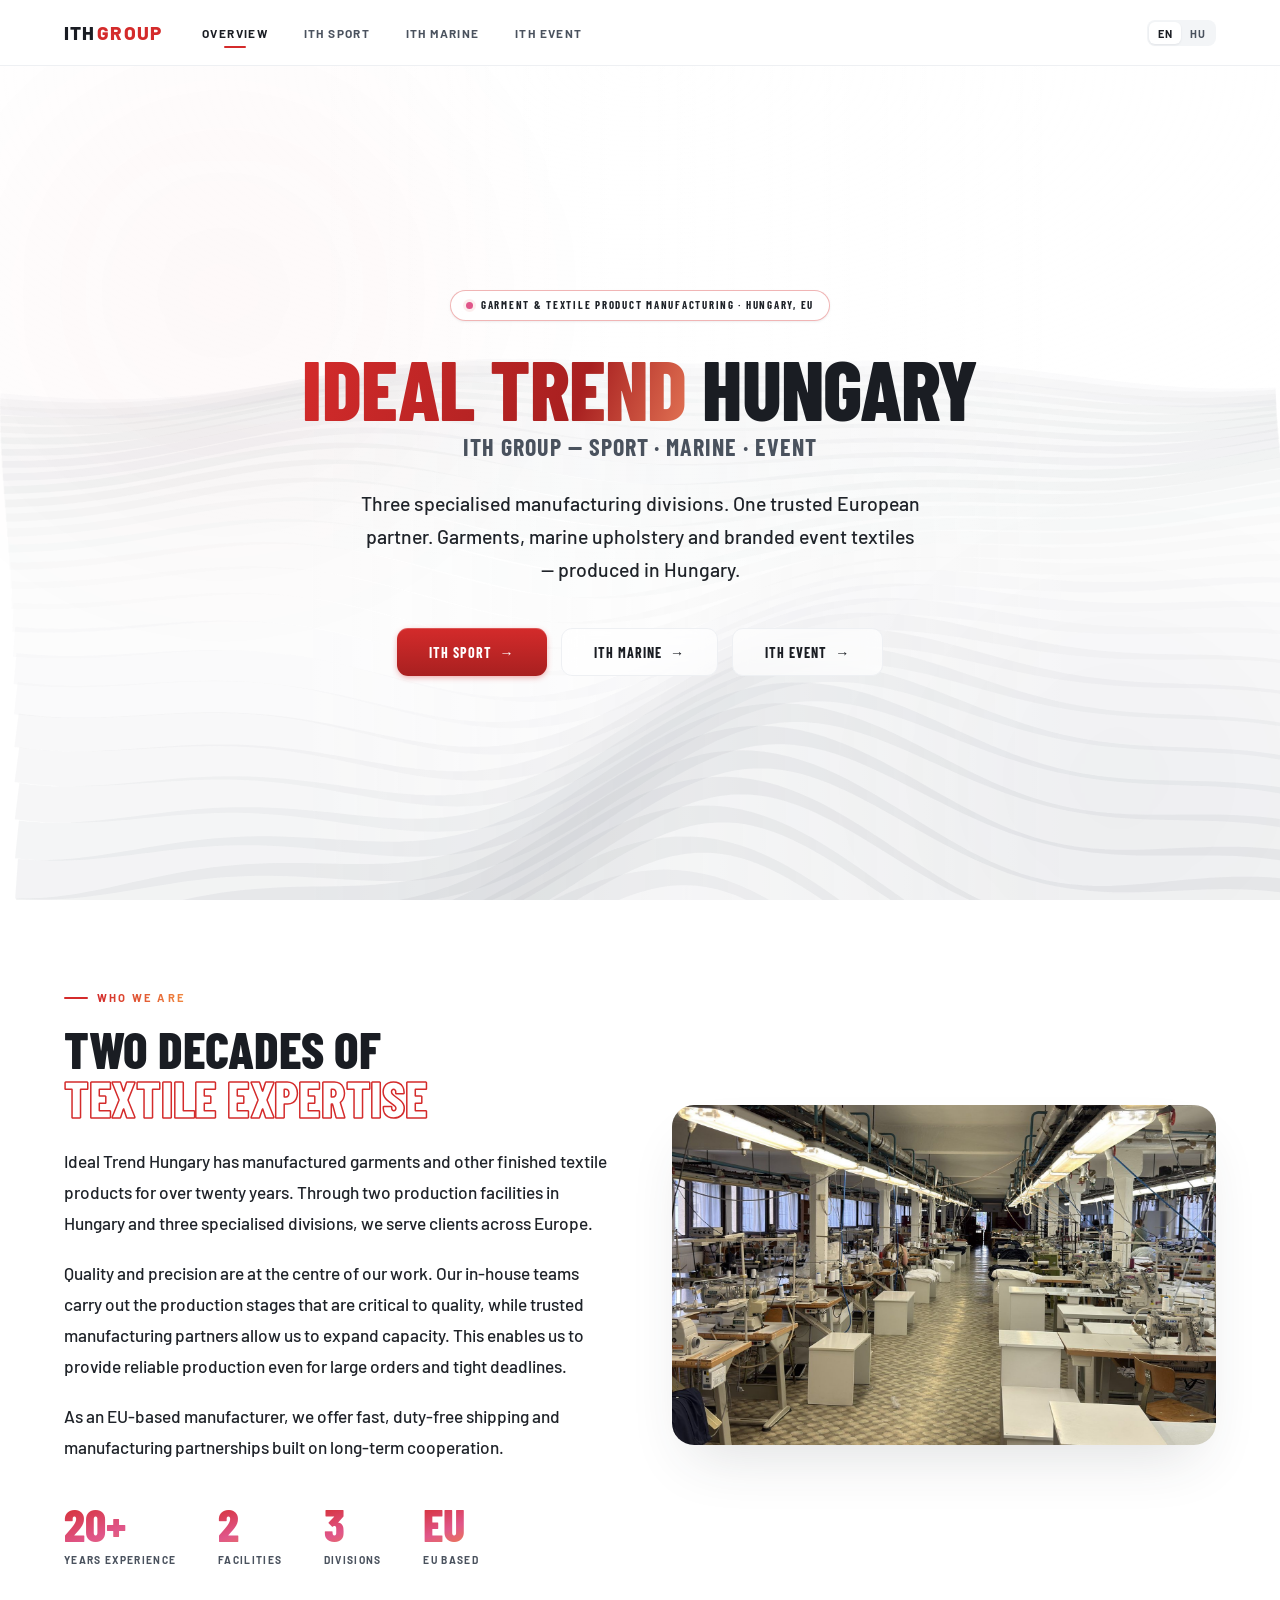
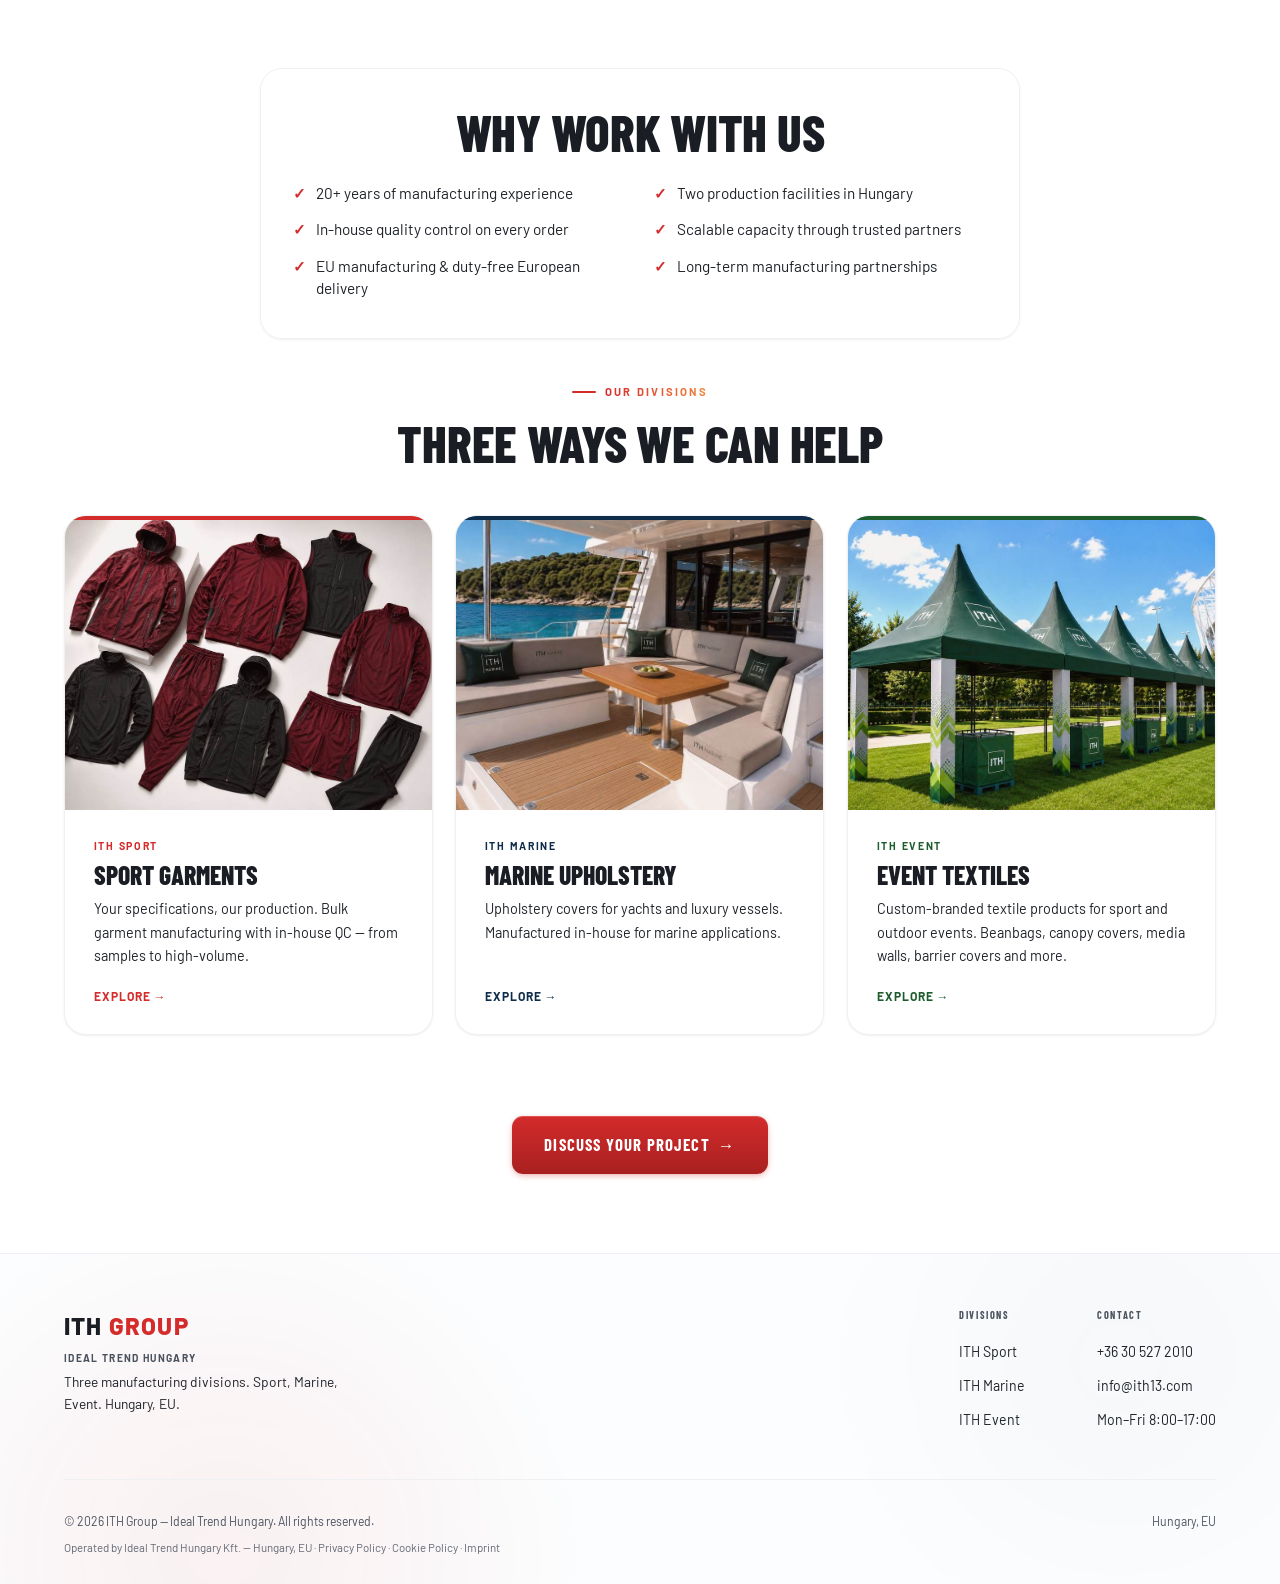
==== index.html @ bc4781da "Add files via upload" ====
<!DOCTYPE html>
<html lang="en">
<head>
<meta charset="UTF-8">
<link rel="preconnect" href="https://cdn-cookieyes.com" crossorigin>
<link rel="dns-prefetch" href="//cdn-cookieyes.com">
<!-- Start cookieyes banner --> <script id="cookieyes" type="text/javascript" src="https://cdn-cookieyes.com/client_data/c3b71054522f30f9e6fc8c6438a16d31/script.js"></script> <!-- End cookieyes banner -->
<!-- Google tag (gtag.js) -->
<script async src="https://www.googletagmanager.com/gtag/js?id=G-TPVCZJ1SYB"></script>
<script>
  window.dataLayer = window.dataLayer || [];
  function gtag(){dataLayer.push(arguments);}
  gtag('js', new Date());

  gtag('config', 'G-TPVCZJ1SYB');
</script>
<!-- Microsoft Clarity -->
<script type="text/javascript">
    (function(c,l,a,r,i,t,y){
        c[a]=c[a]||function(){(c[a].q=c[a].q||[]).push(arguments)};
        t=l.createElement(r);t.async=1;t.src="https://www.clarity.ms/tag/"+i;
        y=l.getElementsByTagName(r)[0];y.parentNode.insertBefore(t,y);
    })(window, document, "clarity", "script", "xi36360rc3");
</script>
<meta name="viewport" content="width=device-width,initial-scale=1.0"/>
<meta name="color-scheme" content="light only"/>
<meta name="supported-color-schemes" content="light"/>

<!-- ── PRIMARY SEO ── -->
<title>ITH Group | Garment & Textile Product Manufacturer in Hungary</title>
<meta name="description" content="Hungarian B2B manufacturer of garments, marine upholstery covers and custom-branded event textile products. EU production and duty-free delivery."/>
<meta name="keywords" content="contract textile manufacturer, garment manufacturer Hungary, EU clothing manufacturer, private label manufacturer Europe, marine upholstery manufacturer, boat seat cushions, event textiles, branded tents banners, OEM textile production, cut and sew manufacturer EU, textile manufacturing Hungary"/>
<meta name="author" content="ITH Group — Ideal Trend Hungary"/>
<meta name="robots" content="index,follow,max-image-preview:large"/>
<link rel="canonical" href="https://ith13.com/"/>
<meta name="language" content="English, Hungarian"/>

<!-- ── GEO TARGETING (EU / Hungary) ── -->
<meta name="geo.region" content="HU"/>
<meta name="geo.placename" content="Hungary"/>
<meta name="ICBM" content="47.1625, 19.5033"/>

<!-- ── OPEN GRAPH (LinkedIn / Facebook / WhatsApp) ── -->
<meta property="og:type" content="website"/>
<meta property="og:site_name" content="ITH Group"/>
<meta property="og:title" content="ITH Group | Garment &amp; Textile Product Manufacturer"/>
<meta property="og:description" content="Garments, marine upholstery covers and custom-branded event textile products, manufactured in Hungary for European B2B customers."/>
<meta property="og:url" content="https://ith13.com/"/>
<meta property="og:locale" content="en_GB"/>
<meta property="og:locale:alternate" content="hu_HU"/>
<meta property="og:image" content="https://ith13.com/og-image.PNG"/>

<!-- ── TWITTER / X CARD ── -->
<meta name="twitter:card" content="summary_large_image"/>
<meta name="twitter:title" content="ITH Group | Garment &amp; Textile Product Manufacturer"/>
<meta name="twitter:description" content="Garments, marine upholstery covers and custom-branded event textile products, manufactured in Hungary for European B2B customers."/>
<meta name="twitter:image" content="https://ith13.com/og-image.PNG"/>

<!-- ── FAVICON (inline SVG, no external file) ── -->
<link rel="icon" href="data:image/svg+xml,%3Csvg xmlns='http://www.w3.org/2000/svg' viewBox='0 0 64 64'%3E%3Crect width='64' height='64' rx='12' fill='%23d42b2b'/%3E%3Ctext x='50%25' y='50%25' dominant-baseline='central' text-anchor='middle' font-family='Arial,sans-serif' font-weight='800' font-size='26' fill='white'%3EITH%3C/text%3E%3C/svg%3E"/>
<link rel="apple-touch-icon" href="data:image/svg+xml,%3Csvg xmlns='http://www.w3.org/2000/svg' viewBox='0 0 64 64'%3E%3Crect width='64' height='64' rx='12' fill='%23d42b2b'/%3E%3Ctext x='50%25' y='50%25' dominant-baseline='central' text-anchor='middle' font-family='Arial,sans-serif' font-weight='800' font-size='26' fill='white'%3EITH%3C/text%3E%3C/svg%3E"/>

<!-- ── STRUCTURED DATA (helps Google understand the business) ── -->
<script type="application/ld+json">
{
  "@context":"https://schema.org",
  "@type":"Manufacturer",
  "name":"ITH Group — Ideal Trend Hungary",
  "url":"https://ith13.com/",
  "email":"info@ith13.com",
  "telephone":"+36305272010",
  "description":"Hungarian B2B manufacturer of garments, marine upholstery covers and custom-branded event textile products for European customers.",
  "foundingDate":"2004",
  "areaServed":"European Union",
  "address":{"@type":"PostalAddress","addressCountry":"HU","addressRegion":"Hungary"},
  "location":[
    {"@type":"Place","name":"ITH Production — Zalaegerszeg","address":{"@type":"PostalAddress","addressLocality":"Zalaegerszeg","addressCountry":"HU"}},
    {"@type":"Place","name":"ITH Production — Békés","address":{"@type":"PostalAddress","addressLocality":"Békés","addressCountry":"HU"}}
  ],
  "knowsLanguage":["en","hu"],
  "makesOffer":[
    {"@type":"Offer","itemOffered":{"@type":"Service","name":"Contract garment manufacturing"}},
    {"@type":"Offer","itemOffered":{"@type":"Service","name":"Marine upholstery cover manufacturing"}},
    {"@type":"Offer","itemOffered":{"@type":"Service","name":"Custom-branded event textile product manufacturing"}}
  ]
}
</script>

<link rel="preload" as="image" href="/images/photo-01.jpg" fetchpriority="high">
<link rel="preconnect" href="https://fonts.googleapis.com"/>
<link rel="preconnect" href="https://fonts.gstatic.com" crossorigin/>
<link rel="dns-prefetch" href="https://www.googletagmanager.com"/>
<link rel="dns-prefetch" href="https://www.clarity.ms"/>
<link rel="preload" as="style" href="https://fonts.googleapis.com/css2?family=Barlow+Condensed:wght@400;600;700;800&family=Barlow:ital,wght@0,300;0,400;0,500;1,300&display=swap" onload="this.onload=null;this.rel='stylesheet'"/>
<noscript><link rel="stylesheet" href="https://fonts.googleapis.com/css2?family=Barlow+Condensed:wght@400;600;700;800&family=Barlow:ital,wght@0,300;0,400;0,500;1,300&display=swap"/></noscript>
<style>
*,*::before,*::after{box-sizing:border-box;margin:0;padding:0;}
:root{color-scheme:light;}
html{background-color:#fff !important;}
body{background-color:transparent !important;}
@media (prefers-color-scheme:dark){
  html{background-color:#fff !important;color:#2b2f38 !important;}
  body{background-color:transparent !important;color:#2b2f38 !important;}
}
html{scroll-behavior:smooth;-webkit-font-smoothing:antialiased;text-rendering:optimizeLegibility;background:#fff;color-scheme:light;}
body{font-family:'Barlow',sans-serif;color:var(--ink);background:transparent;overflow-x:hidden;line-height:1.5;}
/* translucent veil between fabric and content so the fabric reads everywhere but text stays crisp */
body::before{content:'';position:fixed;inset:0;z-index:0;pointer-events:none;background:rgba(255,255,255,.8);}

:root{
  --accent:#d42b2b;--accent-dark:#a82020;--accent-soft:rgba(212,43,43,.08);
  --red:#d42b2b;--navy:#0f2d4a;--green:#1e5c2e;
  --ink:#1a1d23;--body:#1f2329;--muted:#4a525e;
  --line:#eef0f3;--off:#fcfdfe;--white:#fff;
  --panel:#fbfcfd;--panel-2:#f3f5f7;
  --nav-h:66px;
  --shadow-sm:0 1px 2px rgba(43,47,56,.03),0 1px 3px rgba(43,47,56,.05);
  --shadow-md:0 4px 10px -2px rgba(43,47,56,.05),0 12px 24px -8px rgba(43,47,56,.06);
  --shadow-lg:0 16px 38px -14px rgba(43,47,56,.12),0 8px 16px -10px rgba(43,47,56,.06);
  --shadow-xl:0 28px 60px -20px rgba(43,47,56,.16);
  --radius:14px;--radius-sm:10px;--radius-lg:22px;
  --ease:cubic-bezier(.22,.61,.36,1);
  --ease-out:cubic-bezier(.16,.84,.44,1);
}

/* ── ANIMATED GRADIENT BACKDROP ── */
.aurora{position:absolute;inset:0;overflow:hidden;pointer-events:none;z-index:0;}
.aurora::before,.aurora::after{content:'';position:absolute;border-radius:50%;filter:blur(80px);opacity:.5;will-change:transform;}
.aurora::before{width:55vw;height:55vw;background:radial-gradient(circle,var(--accent-soft),transparent 70%);top:-15%;left:-10%;animation:drift1 22s var(--ease) infinite alternate;}
.aurora::after{width:45vw;height:45vw;background:radial-gradient(circle,rgba(15,45,74,.06),transparent 70%);bottom:-20%;right:-10%;animation:drift2 26s var(--ease) infinite alternate;}
@keyframes drift1{to{transform:translate(12%,18%) scale(1.15);}}
@keyframes drift2{to{transform:translate(-14%,-12%) scale(1.2);}}

/* ── PHOTO PLACEHOLDER ── */
.photo{background:linear-gradient(135deg,#fcfcfd 0%,#f4f6f8 100%);position:relative;overflow:hidden;border-radius:var(--radius);border:1px solid var(--line);}
.photo::after{content:'';position:absolute;inset:0;
  background:
    radial-gradient(circle at 30% 30%,rgba(255,255,255,.7),transparent 55%),
    repeating-linear-gradient(135deg,rgba(43,47,56,.012) 0 1px,transparent 1px 11px);
  pointer-events:none;}
.photo::before{content:'';position:absolute;top:50%;left:50%;width:40px;height:40px;
  transform:translate(-50%,-50%);border-radius:50%;
  background:rgba(43,47,56,.025);
  box-shadow:0 0 0 8px rgba(43,47,56,.012);pointer-events:none;}

/* ── NAV ── */
nav{position:fixed;top:0;left:0;right:0;z-index:500;height:var(--nav-h);
  background:rgba(255,255,255,.72);backdrop-filter:blur(20px) saturate(180%);
  -webkit-backdrop-filter:blur(20px) saturate(180%);
  border-bottom:1px solid var(--line);
  transition:box-shadow .4s var(--ease),background .4s var(--ease);}
nav.scrolled{box-shadow:var(--shadow-md);background:rgba(255,255,255,.85);}
.nav-wrap{display:flex;align-items:center;height:var(--nav-h);padding:0 max(5vw,1.5rem);gap:1.5rem;max-width:1500px;margin:0 auto;}
.nav-logo{font-family:'Barlow',sans-serif;font-size:1.18rem;font-weight:800;
  letter-spacing:.06em;text-transform:uppercase;color:var(--ink);text-decoration:none;
  flex-shrink:0;cursor:pointer;transition:opacity .2s;display:flex;align-items:center;gap:.1em;}
.nav-logo:hover{opacity:.6;}
.nav-logo em{font-style:normal;transition:color .3s;}
.nav-logo .lg-group{color:var(--accent);}
.nav-divs{display:flex;overflow-x:auto;scrollbar-width:none;flex:1;gap:.2rem;}
.nav-divs::-webkit-scrollbar{display:none;}
.nd{position:relative;font-family:'Barlow',sans-serif;font-size:.74rem;font-weight:700;
  letter-spacing:.12em;text-transform:uppercase;height:var(--nav-h);padding:0 1rem;
  border:none;background:none;color:var(--muted);cursor:pointer;white-space:nowrap;
  transition:color .25s var(--ease);}
.nd::after{content:'';position:absolute;left:50%;bottom:18px;width:0;height:2px;border-radius:2px;
  background:var(--accent);transform:translateX(-50%);transition:width .3s var(--ease),background .3s;}
.nd:hover{color:var(--ink);}
.nd:hover::after{width:14px;}
.nd.act{color:var(--ink);}
.nd.act::after{width:22px;}
.nd.a-sport.act::after{background:var(--red);}
.nd.a-marine.act::after{background:var(--navy);}
.nd.a-event.act::after{background:var(--green);}
.nav-right{display:flex;align-items:center;gap:.7rem;flex-shrink:0;}
.lang-sw{display:flex;background:var(--panel-2);border-radius:8px;padding:2px;}
.lb{font-family:'Barlow',sans-serif;font-size:.68rem;font-weight:700;letter-spacing:.06em;
  padding:.3rem .55rem;border:none;background:none;color:var(--muted);cursor:pointer;border-radius:6px;
  transition:background .25s var(--ease),color .25s;}
.lb.on{background:#fff;color:var(--ink);box-shadow:var(--shadow-sm);}
.quote-btn{position:relative;font-family:'Barlow',sans-serif;font-size:.74rem;font-weight:700;
  letter-spacing:.08em;text-transform:uppercase;color:#fff;
  background:linear-gradient(180deg,var(--accent),var(--accent-dark));
  border:none;padding:.55rem 1.15rem;cursor:pointer;white-space:nowrap;border-radius:9px;
  box-shadow:0 1px 2px rgba(212,43,43,.4),inset 0 1px 0 rgba(255,255,255,.18);
  transition:transform .2s var(--ease),box-shadow .25s var(--ease);overflow:hidden;}
.quote-btn:hover{transform:translateY(-1px);box-shadow:0 6px 16px -4px rgba(212,43,43,.5),inset 0 1px 0 rgba(255,255,255,.2);}
.quote-btn:active{transform:translateY(0);}

/* ── SECTIONS ── */
.div-section{display:none;position:relative;z-index:1;}
.div-section.on{display:block;}
.div-section{padding-top:var(--nav-h);}

/* ── TYPOGRAPHY ── */
.ey{display:inline-flex;align-items:center;gap:.55rem;margin-bottom:1.1rem;}
.ey-line{width:24px;height:2px;border-radius:2px;background:var(--accent);flex-shrink:0;
  transition:background .3s,width .6s var(--ease) .2s;}
.ey-txt{font-family:'Barlow',sans-serif;font-size:.7rem;font-weight:700;
  letter-spacing:.2em;text-transform:uppercase;
  background:linear-gradient(90deg,var(--accent),var(--accent-dark));
  -webkit-background-clip:text;background-clip:text;-webkit-text-fill-color:transparent;color:var(--accent);
  transition:color .3s;}
.h1{font-family:'Barlow Condensed',sans-serif;font-weight:800;text-transform:uppercase;
  letter-spacing:-.005em;line-height:.92;font-size:clamp(3rem,7vw,6rem);color:var(--ink);}
.h1 .ac{color:var(--accent);transition:color .3s;}
.h1 .ot{-webkit-text-stroke:1.5px var(--accent);color:transparent;}
.h2{font-family:'Barlow Condensed',sans-serif;font-weight:800;text-transform:uppercase;
  letter-spacing:-.005em;line-height:.96;font-size:clamp(2rem,4vw,3.3rem);color:var(--ink);}
.h2 .ot{-webkit-text-stroke:1.5px var(--accent);color:transparent;}
.body-t{font-size:1.08rem;line-height:1.8;color:var(--body);font-weight:450;}
.lead{font-size:1.12rem;line-height:1.7;color:var(--body);}

/* ── BUTTONS ── */
.btn{position:relative;display:inline-flex;align-items:center;gap:.5rem;font-family:'Barlow Condensed',sans-serif;
  font-size:.88rem;font-weight:700;letter-spacing:.07em;text-transform:uppercase;
  cursor:pointer;text-decoration:none;border:none;padding:.92rem 2rem;border-radius:11px;
  transition:transform .22s var(--ease),box-shadow .3s var(--ease),background .25s;overflow:hidden;}
.btn>*{position:relative;z-index:1;}
.btn-red{color:#fff;background:linear-gradient(180deg,var(--accent),var(--accent-dark));
  box-shadow:0 2px 6px -1px rgba(212,43,43,.45),inset 0 1px 0 rgba(255,255,255,.2);}
.btn-red:hover{transform:translateY(-2px);box-shadow:0 12px 28px -8px rgba(212,43,43,.55),inset 0 1px 0 rgba(255,255,255,.25);}
.btn-red:active{transform:translateY(0);}
.btn-out{background:#fff;border:1.5px solid var(--line);color:var(--ink);box-shadow:var(--shadow-sm);}
.btn-out:hover{transform:translateY(-2px);border-color:var(--accent);color:var(--accent);box-shadow:var(--shadow-md);}
.btn-light{background:rgba(255,255,255,.7);backdrop-filter:blur(10px);border:1.5px solid var(--line);color:var(--ink);}
.btn-light:hover{transform:translateY(-2px);border-color:var(--accent);color:var(--accent);box-shadow:var(--shadow-md);}
.btn .arr{transition:transform .25s var(--ease);}
.btn:hover .arr{transform:translateX(3px);}

/* ── SECTION HEADERS ── */
.sec-head{text-align:center;max-width:660px;margin:0 auto;padding:0 5vw;}
.sec-head .ey{justify-content:center;}

/* ── HERO SPLIT (divisions) ── */
.hero-split{display:grid;grid-template-columns:1fr;min-height:calc(80vh - var(--nav-h));position:relative;}
.hero-left{padding:9vh 5vw;display:flex;flex-direction:column;justify-content:center;position:relative;z-index:2;max-width:780px;}
.hero-sub{font-size:1.15rem;line-height:1.75;color:var(--body);font-weight:450;max-width:440px;margin:1.6rem 0 2.4rem;}
.hero-actions{display:flex;gap:.9rem;flex-wrap:wrap;}
.hero-left>*{animation:fadeUp .85s var(--ease) backwards;}
.hero-left>*:nth-child(1){animation-delay:.06s;}
.hero-left>*:nth-child(2){animation-delay:.14s;}
.hero-left>*:nth-child(3){animation-delay:.22s;}
.hero-left>*:nth-child(4){animation-delay:.3s;}
@keyframes fadeUp{from{opacity:0;transform:translateY(26px);}to{opacity:1;transform:translateY(0);}}
@keyframes fadeScale{from{opacity:0;transform:scale(.96);}to{opacity:1;transform:scale(1);}}

/* ── DIVISION INTRO (single photo + text) ── */
.intro{max-width:1500px;margin:0 auto;padding:7vh 5vw;display:grid;grid-template-columns:1fr 1fr;gap:clamp(2rem,5vw,5rem);align-items:center;}
.intro-text .body-t{margin-bottom:1.1rem;}
.intro-photo{position:relative;aspect-ratio:16/10;border-radius:var(--radius-lg);overflow:hidden;box-shadow:var(--shadow-lg);}
.intro-photo .photo{position:absolute;inset:0;border-radius:0;}
.pillars{display:flex;flex-direction:column;gap:.6rem;margin-top:2rem;}
.pillar{display:flex;align-items:flex-start;gap:.9rem;padding:1.05rem 1.2rem;background:#fff;
  border:1px solid var(--line);border-radius:var(--radius-sm);box-shadow:var(--shadow-sm);
  transition:transform .3s var(--ease),box-shadow .3s var(--ease),border-color .3s;}
.pillar:hover{transform:translateX(5px);box-shadow:var(--shadow-md);border-color:rgba(212,43,43,.25);}
.pillar-dot{width:9px;height:9px;border-radius:50%;background:var(--accent);margin-top:.45rem;flex-shrink:0;
  box-shadow:0 0 0 4px var(--accent-soft);}
.pillar-name{font-family:'Barlow Condensed',sans-serif;font-size:.92rem;font-weight:700;
  text-transform:uppercase;letter-spacing:.03em;margin-bottom:.18rem;color:var(--ink);}
.pillar-desc{font-size:.84rem;color:var(--body);line-height:1.55;}

/* ── SERVICES ── */
.srv-wrap{padding:8vh 0 4vh;position:relative;}
.srv-grid{max-width:1500px;margin:3.5rem auto 0;padding:0 5vw;display:grid;grid-template-columns:repeat(3,1fr);gap:1rem;}
.srv-card{padding:2rem 1.8rem;background:#fff;border:1px solid var(--line);border-radius:var(--radius);
  position:relative;overflow:hidden;box-shadow:var(--shadow-sm);
  transition:transform .35s var(--ease),box-shadow .35s var(--ease),border-color .35s;}
.srv-card::before{content:'';position:absolute;inset:0;border-radius:var(--radius);padding:1px;
  background:linear-gradient(135deg,var(--accent),transparent 50%);
  -webkit-mask:linear-gradient(#fff 0 0) content-box,linear-gradient(#fff 0 0);
  -webkit-mask-composite:xor;mask-composite:exclude;opacity:0;transition:opacity .35s;}
.srv-card:hover{transform:translateY(-5px);box-shadow:var(--shadow-lg);border-color:transparent;}
.srv-card:hover::before{opacity:1;}
.srv-ic{width:46px;height:46px;border-radius:12px;display:flex;align-items:center;justify-content:center;
  font-size:1.35rem;margin-bottom:1.1rem;background:var(--accent-soft);
  transition:transform .35s var(--ease);}
.srv-card:hover .srv-ic{transform:scale(1.1) rotate(-4deg);}
.srv-name{font-family:'Barlow Condensed',sans-serif;font-size:1.12rem;font-weight:700;
  text-transform:uppercase;letter-spacing:.02em;margin-bottom:.5rem;color:var(--ink);}
.srv-desc{font-size:.88rem;line-height:1.65;color:var(--body);}

/* ── GALLERY ── */
.gallery{padding:8vh 5vw;background:transparent;position:relative;border-block:1px solid var(--line);}
.gallery-grid{max-width:1200px;margin:3rem auto 0;display:grid;grid-template-columns:repeat(3,1fr);gap:1rem;justify-content:center;}
.gallery-grid .photo{aspect-ratio:3/4;box-shadow:var(--shadow-sm);transition:transform .4s var(--ease),box-shadow .4s var(--ease);border-radius:var(--radius);overflow:hidden;}
.gallery-grid .photo:hover{transform:translateY(-4px) scale(1.01);box-shadow:var(--shadow-lg);}
.gallery-grid .photo.tall{aspect-ratio:3/4;}
/* wide (landscape) images span all 3 columns, centered, fixed ratio */
.gallery-grid .photo.wide{grid-column:1 / -1;aspect-ratio:16/9;max-width:820px;width:100%;margin:0 auto;}
/* a grid with just two images: center them, sized like they occupy the 3-col width */
.gallery-grid-pair{grid-template-columns:repeat(2,minmax(0,1fr));max-width:720px;}
/* Marine/Event feature layout: wide image, 2x2 standing images, wide image — all centered */
.gallery-grid-feature{grid-template-columns:repeat(2,minmax(0,1fr));max-width:820px;gap:1rem;}
.gallery-grid-feature .photo{aspect-ratio:3/4;}
.gallery-grid-feature .photo.wide{grid-column:1 / -1;aspect-ratio:16/9;max-width:none;width:100%;margin:0;}
.product-row{max-width:1200px;margin:3rem auto 1rem;display:grid;grid-template-columns:repeat(3,1fr);gap:1rem;justify-content:center;}
.product-row .photo{aspect-ratio:3/4;box-shadow:var(--shadow-sm);transition:transform .4s var(--ease),box-shadow .4s var(--ease);border-radius:var(--radius);overflow:hidden;}
.product-row .photo:hover{transform:translateY(-4px);box-shadow:var(--shadow-lg);}

/* ── CONTACT ── */
.contact-sec{max-width:1500px;margin:0 auto;padding:7vh 5vw;display:grid;grid-template-columns:.9fr 1.1fr;gap:clamp(2rem,5vw,4.5rem);align-items:start;}
.contact-left h3{font-family:'Barlow Condensed',sans-serif;font-size:1.6rem;font-weight:700;
  text-transform:uppercase;margin:1rem 0 .8rem;color:var(--ink);}
.contact-item{display:flex;align-items:flex-start;gap:.9rem;margin-bottom:1.3rem;}
.contact-icon{width:42px;height:42px;border-radius:11px;background:var(--accent-soft);color:var(--accent);
  display:flex;align-items:center;justify-content:center;font-size:1rem;flex-shrink:0;transition:all .3s;}
.contact-item:hover .contact-icon{background:var(--accent);color:#fff;transform:scale(1.05);}
.contact-item strong{font-family:'Barlow Condensed',sans-serif;font-size:.64rem;font-weight:700;
  letter-spacing:.13em;text-transform:uppercase;color:var(--muted);display:block;margin-bottom:.2rem;}
.contact-item span{font-size:.94rem;color:var(--ink);}
.form-card{background:#fff;border:1px solid var(--line);border-radius:var(--radius-lg);
  padding:2.4rem;box-shadow:var(--shadow-lg);}
.form-group{margin-bottom:1rem;}
.form-row{display:grid;grid-template-columns:1fr 1fr;gap:1rem;}
label{font-family:'Barlow Condensed',sans-serif;font-size:.66rem;font-weight:700;
  letter-spacing:.12em;text-transform:uppercase;display:block;margin-bottom:.4rem;color:var(--ink);}
input,select,textarea{width:100%;background:#f6f7f9;border:1.5px solid var(--line);border-radius:10px;
  padding:.8rem .95rem;font-family:'Barlow',sans-serif;font-size:.92rem;color:var(--ink);
  outline:none;transition:border-color .25s,box-shadow .25s,background .25s;resize:none;
  -webkit-appearance:none;appearance:none;}
input:focus,select:focus,textarea:focus{border-color:var(--accent);background:#fff;box-shadow:0 0 0 4px var(--accent-soft);}
textarea{height:110px;}

/* ── STATS ── */
.stats-row{display:flex;gap:2.6rem;margin-top:2.4rem;flex-wrap:wrap;}
.stat-num{font-family:'Barlow Condensed',sans-serif;font-size:2.9rem;font-weight:800;
  background:linear-gradient(180deg,var(--accent),var(--accent-dark));
  -webkit-background-clip:text;background-clip:text;-webkit-text-fill-color:transparent;
  line-height:1;display:block;}
.stat-lbl{font-family:'Barlow',sans-serif;font-size:.64rem;font-weight:700;
  letter-spacing:.13em;text-transform:uppercase;color:var(--muted);display:block;margin-top:.35rem;}

/* ── GROUP HERO ── */
.group-hero{min-height:calc(100vh - var(--nav-h));position:relative;display:flex;
  align-items:center;justify-content:center;overflow:hidden;
  background:radial-gradient(ellipse 80% 60% at 50% 0%,rgba(255,255,255,.4) 0%,transparent 100%);}
.fabric-bg{position:fixed;inset:0;width:100vw;height:100vh;z-index:0;
  pointer-events:none;opacity:0;transition:opacity 1.6s var(--ease);}
.fabric-bg.ready{opacity:.7;}
/* colorful small-text accents on the overview (independent of the grey bg) */
#div-group .ey-txt{background:linear-gradient(90deg,#d42b2b,#f0883e);-webkit-background-clip:text;background-clip:text;-webkit-text-fill-color:transparent;}
#div-group .stat-num{background:linear-gradient(160deg,#d42b2b,#e0568a 55%,#f0883e);-webkit-background-clip:text;background-clip:text;-webkit-text-fill-color:transparent;}
#div-group .group-badge{border-color:rgba(212,43,43,.35);}
#div-group .group-badge .dot{background:#e0568a;}
#div-group .pillar-dot{background:linear-gradient(135deg,#d42b2b,#f0883e);}
@media(prefers-reduced-motion:reduce){.fabric-bg{display:none;}}
.group-hero-content{position:relative;z-index:2;text-align:center;padding:0 5vw;max-width:1000px;}
.group-hero-content>*{animation:fadeUp .9s var(--ease) backwards;}
.group-hero-content>*:nth-child(1){animation-delay:.08s;}
.group-hero-content>*:nth-child(2){animation-delay:.18s;}
.group-hero-content>*:nth-child(3){animation-delay:.28s;}
.group-hero-content>*:nth-child(4){animation-delay:.38s;}
.group-badge{display:inline-flex;align-items:center;gap:.5rem;padding:.4rem .9rem;border-radius:100px;
  background:rgba(255,255,255,.8);backdrop-filter:blur(10px);border:1px solid var(--line);
  box-shadow:var(--shadow-sm);margin-bottom:1.8rem;}
.group-badge .dot{width:7px;height:7px;border-radius:50%;background:var(--accent);
  box-shadow:0 0 0 3px var(--accent-soft);animation:pulse 2.4s var(--ease) infinite;}
@keyframes pulse{0%,100%{box-shadow:0 0 0 3px var(--accent-soft);}50%{box-shadow:0 0 0 6px rgba(212,43,43,.12);}}
.group-badge span{font-family:'Barlow Condensed',sans-serif;font-size:.68rem;font-weight:700;
  letter-spacing:.16em;text-transform:uppercase;color:var(--body);}
.group-name{font-family:'Barlow Condensed',sans-serif;font-size:clamp(2.6rem,6.5vw,5.3rem);
  font-weight:800;text-transform:uppercase;letter-spacing:-.01em;line-height:.92;color:var(--ink);margin-bottom:.4rem;}
.group-name em{font-style:normal;
  background:linear-gradient(110deg,var(--accent) 0%,var(--accent-dark) 30%,#ff9d6e 48%,#ffffff 52%,#ff9d6e 56%,var(--accent) 74%,var(--accent-dark) 100%);
  background-size:250% 100%;
  -webkit-background-clip:text;background-clip:text;-webkit-text-fill-color:transparent;
  animation:shineLoop 5.5s linear infinite;}
@keyframes shineLoop{0%{background-position:180% 0;}100%{background-position:-80% 0;}}
.group-name .sub{display:block;font-size:clamp(1rem,2vw,1.5rem);font-weight:700;letter-spacing:.04em;
  color:var(--muted);-webkit-text-fill-color:var(--muted);margin-top:.6rem;}
.group-sub{font-size:1.22rem;line-height:1.7;color:var(--body);font-weight:450;max-width:560px;margin:1.8rem auto 2.6rem;}
.group-cta-primary{margin:0 0 1.6rem;}
.group-cta-primary .btn{font-size:1.05rem;padding:1rem 2rem;}
.group-btns{display:flex;gap:.9rem;justify-content:center;flex-wrap:wrap;}
/* ── WHO WE ARE ── */
.wwa{max-width:1500px;margin:0 auto;padding:9vh 5vw;display:grid;grid-template-columns:1fr 1fr;gap:clamp(2rem,5vw,5rem);align-items:center;}
.wwa-text .body-t{margin-bottom:1.15rem;}
.wwa-photo{position:relative;aspect-ratio:16/10;border-radius:var(--radius-lg);overflow:hidden;box-shadow:var(--shadow-xl);}
.wwa-photo .photo{position:absolute;inset:0;border-radius:0;}
/* Facility photo is the only zoomable image */
.wwa-photo.zoomable{cursor:zoom-in;}
.wwa-photo.zoomable::after{content:'⤢';position:absolute;bottom:.7rem;right:.8rem;
  width:34px;height:34px;display:flex;align-items:center;justify-content:center;
  background:rgba(0,0,0,.55);color:#fff;border-radius:8px;font-size:1rem;
  opacity:0;transition:opacity .3s;pointer-events:none;}
.wwa-photo.zoomable:hover::after{opacity:1;}
.facility-lightbox{position:fixed;inset:0;z-index:990;display:none;
  background:rgba(20,22,26,.92);align-items:center;justify-content:center;padding:3vh 3vw;cursor:zoom-out;}
.facility-lightbox.open{display:flex;}
.facility-lightbox img{max-width:100%;max-height:100%;border-radius:8px;box-shadow:0 20px 60px rgba(0,0,0,.5);}
.facility-lightbox-close{position:absolute;top:1.2rem;right:1.4rem;width:44px;height:44px;border-radius:50%;
  border:none;background:rgba(255,255,255,.15);color:#fff;font-size:1.3rem;cursor:pointer;
  display:flex;align-items:center;justify-content:center;transition:background .2s;}
.facility-lightbox-close:hover{background:rgba(255,255,255,.3);}
/* ── DIVISION CHOOSER ── */
.chooser-overlay{position:fixed;inset:0;z-index:960;display:none;flex-direction:column;
  background:rgba(20,22,26,.96);backdrop-filter:blur(6px);-webkit-backdrop-filter:blur(6px);
  opacity:0;transition:opacity .4s var(--ease);}
.chooser-overlay.open{display:flex;opacity:1;}
.chooser-close{position:absolute;top:1.2rem;right:1.4rem;z-index:5;width:44px;height:44px;border-radius:50%;
  border:none;background:rgba(255,255,255,.15);color:#fff;font-size:1.3rem;cursor:pointer;
  display:flex;align-items:center;justify-content:center;transition:background .2s;}
.chooser-close:hover{background:rgba(255,255,255,.3);}
.chooser-head{text-align:center;color:#fff;padding:clamp(3rem,7vh,5rem) 1.5rem 1.5rem;}
.chooser-head h2{font-family:'Barlow Condensed',sans-serif;text-transform:uppercase;font-weight:700;
  font-size:clamp(1.5rem,3.5vw,2.4rem);letter-spacing:.01em;margin-bottom:.4rem;}
.chooser-head p{font-size:1rem;color:rgba(255,255,255,.7);}
.chooser-cols{flex:1;display:grid;grid-template-columns:repeat(3,1fr);gap:0;min-height:0;}
.chooser-col{position:relative;overflow:hidden;cursor:pointer;display:flex;align-items:flex-end;
  transition:flex-basis .4s var(--ease);}
.chooser-photo{position:absolute;inset:0;background-size:cover;background-position:center;
  transition:transform .6s var(--ease);}
.chooser-col:hover .chooser-photo{transform:scale(1.06);}
.chooser-veil{position:absolute;inset:0;transition:opacity .3s;}
.chooser-col:hover .chooser-veil{opacity:.85;}
.chooser-label{position:relative;z-index:2;width:100%;padding:2rem 1.5rem;color:#fff;text-align:center;
  display:flex;flex-direction:column;gap:.5rem;}
.chooser-name{font-family:'Barlow Condensed',sans-serif;text-transform:uppercase;font-weight:800;
  font-size:clamp(1.4rem,2.6vw,2rem);letter-spacing:.03em;}
.chooser-go{font-family:'Barlow Condensed',sans-serif;text-transform:uppercase;font-weight:700;
  font-size:.8rem;letter-spacing:.15em;opacity:0;transform:translateY(8px);transition:opacity .3s,transform .3s;}
.chooser-col:hover .chooser-go{opacity:1;transform:translateY(0);}
@media(max-width:720px){
  .chooser-cols{grid-template-columns:1fr;grid-auto-rows:1fr;}
  .chooser-go{opacity:1;transform:none;}
}

/* ── DIVISION CARDS ── */
.div-cards-head{text-align:center;padding:2vh 5vw 0;}
.div-cards{max-width:1500px;margin:3rem auto 9vh;padding:0 5vw;display:grid;grid-template-columns:repeat(3,1fr);gap:1.4rem;perspective:1400px;align-items:stretch;}
.div-card{position:relative;overflow:hidden;cursor:pointer;border-radius:var(--radius-lg);
  background:#fff;border:1px solid var(--line);box-shadow:var(--shadow-sm);
  transition:transform .18s var(--ease-out),box-shadow .4s var(--ease),border-color .4s;
  display:flex;flex-direction:column;height:100%;will-change:transform;}
.div-card:hover{box-shadow:var(--shadow-xl);border-color:transparent;}

.div-card-photo{position:relative;aspect-ratio:5/4;overflow:hidden;}
.div-card-photo .photo{position:absolute;inset:0;border-radius:0;transition:transform .7s var(--ease);}
.div-card:hover .div-card-photo .photo{transform:scale(1.06);}
.div-card-bar{position:absolute;top:0;left:0;right:0;height:4px;z-index:2;}
.div-card-body{padding:1.8rem;display:flex;flex-direction:column;flex:1;}
.div-card-tag{font-family:'Barlow',sans-serif;font-size:.66rem;font-weight:700;
  letter-spacing:.16em;text-transform:uppercase;margin-bottom:.5rem;}
.div-card-title{font-family:'Barlow Condensed',sans-serif;font-size:1.6rem;font-weight:800;
  text-transform:uppercase;color:var(--ink);margin-bottom:.6rem;line-height:1;}
.div-card-desc{font-size:.9rem;line-height:1.6;color:var(--body);margin-bottom:1.3rem;flex:1;}
.div-card-link{font-family:'Barlow',sans-serif;font-size:.75rem;font-weight:700;
  letter-spacing:.08em;text-transform:uppercase;display:inline-flex;align-items:center;gap:.4rem;}
.div-card-link .arr{transition:transform .25s var(--ease);}
.div-card:hover .div-card-link .arr{transform:translateX(4px);}

/* ── FOOTER ── */
footer{background:var(--off);color:var(--ink);padding:6vh 5vw 3vh;position:relative;overflow:hidden;border-top:1px solid var(--line);}
footer .aurora::before{background:radial-gradient(circle,var(--accent-soft),transparent 70%);opacity:.9;}
.footer-inner{max-width:1500px;margin:0 auto;position:relative;z-index:1;}
.footer-top{display:flex;justify-content:space-between;align-items:flex-start;
  padding-bottom:3rem;border-bottom:1px solid var(--line);margin-bottom:2rem;gap:2.5rem;flex-wrap:wrap;}
.footer-logo{font-family:'Barlow',sans-serif;font-size:1.5rem;font-weight:800;
  letter-spacing:.05em;text-transform:uppercase;cursor:pointer;display:block;margin-bottom:.4rem;
  text-decoration:none;color:var(--ink);}
.footer-logo em{font-style:normal;color:var(--accent);transition:color .3s;}
.footer-div-label{font-family:'Barlow',sans-serif;font-size:.64rem;font-weight:700;
  letter-spacing:.13em;text-transform:uppercase;color:var(--muted);margin-bottom:.3rem;display:block;}
.footer-tagline{font-size:.86rem;color:var(--body);max-width:290px;line-height:1.65;margin-top:.3rem;}
.footer-cols{display:flex;gap:4.5rem;}
.footer-col p{font-family:'Barlow Condensed',sans-serif;font-size:.64rem;font-weight:700;
  letter-spacing:.16em;text-transform:uppercase;color:var(--muted);margin-bottom:1rem;}
.footer-col ul{list-style:none;display:flex;flex-direction:column;gap:.6rem;}
.footer-col a{font-size:.88rem;color:var(--body);text-decoration:none;cursor:pointer;transition:color .2s;}
.footer-col a:hover{color:var(--accent);}
.footer-bottom{display:flex;justify-content:space-between;font-size:.76rem;color:var(--muted);flex-wrap:wrap;gap:.4rem;}
.footer-imprint{margin-top:.6rem;font-size:.72rem;color:var(--muted);opacity:.85;line-height:1.5;}
/* GDPR consent + privacy modal */
.form-consent-note{margin:.2rem 0 1rem;font-size:.8rem;color:var(--muted);line-height:1.45;text-align:center;}
.form-consent-note a{color:var(--accent);text-decoration:underline;cursor:pointer;}
.form-consent input{margin-top:.2rem;width:16px;height:16px;flex-shrink:0;accent-color:var(--accent);cursor:pointer;}
.form-consent a{color:var(--accent);text-decoration:underline;cursor:pointer;}
.privacy-link{cursor:pointer;}
.privacy-link:hover{color:var(--accent);}
.privacy-overlay{position:fixed;inset:0;z-index:950;display:none;background:rgba(43,47,56,.45);
  backdrop-filter:blur(4px);-webkit-backdrop-filter:blur(4px);overflow-y:auto;padding:max(5vh,1.5rem) 1rem;}
.privacy-overlay.open{display:block;}
.privacy-box{max-width:760px;margin:0 auto;background:#fff;border-radius:var(--radius-lg);
  box-shadow:var(--shadow-xl);padding:clamp(1.6rem,4vw,3rem);position:relative;}
.privacy-box h2{font-family:'Barlow Condensed',sans-serif;text-transform:uppercase;font-size:1.8rem;margin-bottom:1rem;color:var(--ink);}
.privacy-box h3{font-family:'Barlow Condensed',sans-serif;font-size:1.1rem;margin:1.4rem 0 .4rem;color:var(--ink);}
.privacy-box p,.privacy-box li{font-size:.92rem;line-height:1.65;color:var(--body);margin-bottom:.6rem;}
.privacy-box ul{padding-left:1.2rem;margin-bottom:.6rem;}
.privacy-close{position:absolute;top:1rem;right:1rem;width:40px;height:40px;border-radius:50%;
  border:1px solid var(--line);background:#fff;font-size:1.1rem;cursor:pointer;line-height:1;
  display:flex;align-items:center;justify-content:center;transition:background .2s,color .2s;}
.privacy-close:hover{background:var(--accent);color:#fff;border-color:var(--accent);}
.sample-note{max-width:680px;margin:1rem auto 0;text-align:center;font-size:.98rem;color:var(--body);}
.why-section{max-width:760px;margin:0 auto 4vh;padding:2.4rem 2rem;background:rgba(255,255,255,.6);
  border:1px solid var(--line);border-radius:var(--radius-lg);box-shadow:var(--shadow-sm);}
.why-list{list-style:none;display:grid;grid-template-columns:1fr 1fr;gap:.9rem 1.8rem;margin:1.6rem 0 0;text-align:left;}
.why-list li{display:flex;align-items:flex-start;gap:.6rem;font-size:.96rem;color:var(--body);line-height:1.45;}
.why-check{color:var(--accent);font-weight:800;flex-shrink:0;}
@media(max-width:640px){.why-list{grid-template-columns:1fr;}}

/* ── TOAST ── */
.toast{position:fixed;bottom:2rem;right:2rem;background:#fff;color:var(--ink);padding:1rem 1.5rem;border:1px solid var(--line);
  font-family:'Barlow Condensed',sans-serif;font-size:.9rem;font-weight:600;border-radius:12px;
  box-shadow:var(--shadow-xl);transform:translateY(120px);opacity:0;transition:all .5s var(--ease);
  z-index:999;pointer-events:none;display:flex;align-items:center;gap:.6rem;}
.toast::before{content:'✓';display:flex;align-items:center;justify-content:center;width:20px;height:20px;
  border-radius:50%;background:var(--green);color:#fff;font-size:.7rem;}
.toast.show{transform:translateY(0);opacity:1;}

/* ── DIVIDERS ── */
.sec-divider{max-width:1500px;margin:0 auto;padding:7vh 5vw 0;text-align:center;}
.sec-divider .ey{justify-content:center;}

/* ── REVEAL ── */
.reveal{opacity:0;transform:translateY(32px);transition:opacity .8s var(--ease),transform .8s var(--ease);}
.reveal.in{opacity:1;transform:translateY(0);}
.reveal.d1{transition-delay:.09s;}.reveal.d2{transition-delay:.18s;}.reveal.d3{transition-delay:.27s;}
@media(prefers-reduced-motion:reduce){.reveal{opacity:1;transform:none;transition:none;}
  .hero-left>*,.group-hero-content>*,.hero-right,.aurora::before,.aurora::after{animation:none;}}

/* ── RESPONSIVE ── */
@media(min-width:1600px){
  .group-hero-content{max-width:1100px;}
  .group-sub,.hero-sub{max-width:640px;}
  .body-t{font-size:1.12rem;}
}
@media(max-width:980px){
  .hero-split,.intro,.wwa,.contact-sec{grid-template-columns:1fr;}
    .intro-photo,.wwa-photo{order:-1;aspect-ratio:16/10;}
  .div-cards{grid-template-columns:repeat(2,1fr);max-width:760px;}
  .div-cards .div-card:last-child{grid-column:1 / -1;max-width:380px;margin:0 auto;width:100%;}
  .srv-grid{grid-template-columns:1fr 1fr;}
  .gallery-grid{grid-template-columns:repeat(2,1fr);max-width:640px;}
  .gallery-grid-feature{max-width:640px;}
  .gallery-grid .photo.wide{max-width:none;}
  .product-row{grid-template-columns:repeat(2,1fr);max-width:640px;}
  .product-row .photo:last-child{grid-column:1 / -1;max-width:320px;margin:0 auto;width:100%;}
}
@media(max-width:640px){
  .nav-wrap{padding:0 4vw;gap:.5rem;}
  .nd{font-size:.62rem;padding:0 .5rem;}.nd::after{bottom:20px;}
  .nav-logo{font-size:1rem;}
  .quote-btn{display:none;}
  .h1{font-size:clamp(2.6rem,12vw,3.6rem);}
  .group-hero{min-height:auto;align-items:flex-start;padding-top:5vh;padding-bottom:6vh;}
  .group-hero-content{padding-top:1rem;}
  .hero-left{padding:7vh 6vw;}
  .srv-grid{grid-template-columns:1fr;}
  .gallery-grid,.gallery-grid-pair,.gallery-grid-feature{grid-template-columns:1fr;max-width:420px;}
  .gallery-grid .photo.wide,.gallery-grid-feature .photo.wide{grid-column:auto;aspect-ratio:16/9;}
  .product-row{grid-template-columns:1fr;max-width:420px;}
  .product-row .photo:last-child{grid-column:auto;max-width:none;}
  .footer-cols{flex-direction:column;gap:2rem;}
  .form-row{grid-template-columns:1fr;}
  .form-card{padding:1.6rem;}
  .stats-row{gap:1.8rem;}
  .div-cards{grid-template-columns:1fr;max-width:420px;}
  .div-cards .div-card:last-child{grid-column:auto;max-width:none;}
}
/* Real photo loaded — disable placeholder decorations */
.photo.has-img{background:#f4f6f8;border:none;background-size:cover;background-position:center;}
.photo.has-img::after,.photo.has-img::before{display:none;}
/* 3D tilt glare */
.card-glare{position:absolute;inset:0;border-radius:inherit;pointer-events:none;z-index:3;
  background:radial-gradient(circle at var(--gx,50%) var(--gy,50%),rgba(255,255,255,.32),transparent 58%);
  opacity:0;transition:opacity .35s var(--ease);}
.div-card:hover .card-glare{opacity:1;}

/* 3D entrance for cards */
.div-cards .div-card.reveal{opacity:0;transform:translateY(30px);transform-origin:center bottom;
  transition:opacity .8s var(--ease),transform .8s var(--ease);}
.div-cards .div-card.reveal.in{opacity:1;transform:translateY(0);}
.div-cards .div-card.settled{transition:box-shadow .4s var(--ease),border-color .4s;}
.div-cards .div-card.settled.reveal.in{transform:none;}
@media(prefers-reduced-motion:reduce){
  .div-cards .div-card.reveal{transform:none;opacity:1;transition:none;}
  .card-glare{display:none;}
}

/* ════════════════════════════════════════
   CINEMATIC MOTION LAYER (v4)
   Layered on top — removes nothing.
   ════════════════════════════════════════ */

/* 1 ─ PAGE-TRANSITION CURTAIN
   A branded sweep that wipes across the screen when switching divisions,
   so moving Sport→Marine→Event feels like travelling, not cutting. */
.curtain{position:fixed;inset:0;z-index:900;pointer-events:none;
  transform:scaleY(0);transform-origin:bottom;
  background:linear-gradient(180deg,var(--accent),var(--accent-dark));
  will-change:transform;}
.curtain.sweep{animation:curtainSweep .82s cubic-bezier(.76,0,.24,1) forwards;}
.curtain .curtain-mark{position:absolute;top:50%;left:50%;transform:translate(-50%,-50%);
  font-family:'Barlow Condensed',sans-serif;font-weight:600;letter-spacing:.14em;
  text-transform:uppercase;font-size:clamp(1.4rem,4vw,2.4rem);color:#fff;
  opacity:0;}
.curtain.sweep .curtain-mark{animation:curtainMark .82s ease forwards;}
@keyframes curtainSweep{
  0%{transform:scaleY(0);transform-origin:bottom;}
  38%{transform:scaleY(1);transform-origin:bottom;}
  38.5%{transform:scaleY(1);transform-origin:top;}
  62%{transform:scaleY(1);transform-origin:top;}
  100%{transform:scaleY(0);transform-origin:top;}
}
@keyframes curtainMark{
  0%{opacity:0;transform:translate(-50%,-40%);}
  28%,62%{opacity:1;transform:translate(-50%,-50%);}
  100%{opacity:0;transform:translate(-50%,-60%);}
}

/* 2 ─ INCOMING-PAGE LIFT
   The new division's content rises + fades as the curtain clears. */
.div-section.page-enter{animation:pageEnter .9s var(--ease-out) .26s backwards;}
@keyframes pageEnter{
  from{opacity:0;transform:translateY(34px) scale(.992);}
  to{opacity:1;transform:translateY(0) scale(1);}
}

/* 3 ─ SCROLL-DEPTH REVEAL
   Richer than the base .reveal: blur + deeper travel so sections
   "arrive" with weight as you scroll through the page. */
.reveal.depth{filter:blur(6px);transform:translateY(46px) scale(.985);}
.reveal.depth.in{filter:blur(0);transform:translateY(0) scale(1);
  transition:opacity .9s var(--ease-out),transform .9s var(--ease-out),filter .9s var(--ease-out);}

@media(prefers-reduced-motion:reduce){
  .curtain,.curtain.sweep{animation:none;display:none;}
  .div-section.page-enter{animation:none;}
  .reveal.depth{filter:none;transform:none;}
  .group-name em{animation:none;}
}

/* 5 ─ QUOTE ARRIVAL
   "Request a Quote" fires the branded curtain (see scrollToSection)
   then lands on the contact section as a destination. */

</style>
</head>
<body>

<!-- CINEMATIC PAGE-TRANSITION CURTAIN (v4) -->
<div class="curtain" id="curtain"><span class="curtain-mark" id="curtain-mark">ITH</span></div>

<!-- GLOBAL FABRIC BACKGROUND (v4) -->
<canvas class="fabric-bg" id="fabric-bg" aria-hidden="true"></canvas>

<!-- PRIVACY POLICY OVERLAY -->
<div class="privacy-overlay" id="privacy-overlay">
  <div class="privacy-box">
    <button class="privacy-close" id="privacy-close" aria-label="Close">✕</button>
    <div id="privacy-content"></div>
  </div>
</div>

<!-- FACILITY IMAGE LIGHTBOX -->
<div class="facility-lightbox" id="facility-lightbox">
  <button class="facility-lightbox-close" id="facility-lightbox-close" aria-label="Close">✕</button>
  <img id="facility-lightbox-img" alt="ITH Group production facility"/>
</div>

<!-- IMPRINT / IMPRESSZUM OVERLAY -->
<div class="privacy-overlay" id="imprint-overlay">
  <div class="privacy-box">
    <button class="privacy-close" id="imprint-close" aria-label="Close">✕</button>
    <div id="imprint-content"></div>
  </div>
</div>

<!-- COOKIE POLICY OVERLAY -->
<div class="privacy-overlay" id="cookie-overlay">
  <div class="privacy-box">
    <button class="privacy-close" id="cookie-close" aria-label="Close">✕</button>
    <div id="cookie-content"></div>
  </div>
</div>

<!-- DIVISION CHOOSER OVERLAY -->
<div class="chooser-overlay" id="chooser-overlay">
  <button class="chooser-close" id="chooser-close" aria-label="Close">✕</button>
  <div class="chooser-head">
    <h2 data-t="ch_title">Which division can we help you with?</h2>
    <p data-t="ch_sub">Choose a division to open its enquiry form.</p>
  </div>
  <div class="chooser-cols">
    <div class="chooser-col" data-choose="sport">
      <div class="chooser-photo" id="chooser-photo-sport"></div>
      <div class="chooser-veil" style="background:linear-gradient(to top,rgba(150,30,30,.85),rgba(150,30,30,.15));"></div>
      <div class="chooser-label"><span class="chooser-name" data-t="nav_sport">ITH Sport</span><span class="chooser-go" data-t="ch_go">Start enquiry →</span></div>
    </div>
    <div class="chooser-col" data-choose="marine">
      <div class="chooser-photo" id="chooser-photo-marine"></div>
      <div class="chooser-veil" style="background:linear-gradient(to top,rgba(15,45,74,.85),rgba(15,45,74,.15));"></div>
      <div class="chooser-label"><span class="chooser-name" data-t="nav_marine">ITH Marine</span><span class="chooser-go" data-t="ch_go">Start enquiry →</span></div>
    </div>
    <div class="chooser-col" data-choose="event">
      <div class="chooser-photo" id="chooser-photo-event"></div>
      <div class="chooser-veil" style="background:linear-gradient(to top,rgba(30,92,46,.85),rgba(30,92,46,.15));"></div>
      <div class="chooser-label"><span class="chooser-name" data-t="nav_event">ITH Event</span><span class="chooser-go" data-t="ch_go">Start enquiry →</span></div>
    </div>
  </div>
</div>

<!-- NAV -->
<nav id="main-nav">
  <div class="nav-wrap">
    <a class="nav-logo" id="nav-logo" data-go="group">ITH <em class="lg-group">Group</em></a>
    <div class="nav-divs">
      <button class="nd" id="nd-group" data-go="group" data-t="nav_overview">Overview</button>
      <button class="nd" id="nd-sport" data-go="sport" data-t="nav_sport">ITH Sport</button>
      <button class="nd" id="nd-marine" data-go="marine" data-t="nav_marine">ITH Marine</button>
      <button class="nd" id="nd-event" data-go="event" data-t="nav_event">ITH Event</button>
    </div>
    <div class="nav-right">
      <div class="lang-sw">
        <button class="lb on" data-lang="en">EN</button>
        <button class="lb" data-lang="hu">HU</button>
      </div>
      <button class="quote-btn" id="nav-quote" data-scroll="contact" data-t="nav_cta">Get a Quote</button>
    </div>
  </div>
</nav>

<main>
<!-- ════════ GROUP OVERVIEW ════════ -->
<div id="div-group" class="div-section on">

  <div class="group-hero">
    <div class="aurora"></div>
    <div class="group-hero-content">
      <div class="group-badge"><span class="dot"></span><span data-t="g_badge">Garment & Textile Product Manufacturing · Hungary, EU</span></div>
      <h1 class="group-name"><em>Ideal Trend</em> Hungary<span class="sub" data-t="g_name_sub">ITH Group — Sport · Marine · Event</span></h1>
      <p class="group-sub" data-t="g_sub">Three specialised manufacturing divisions. One trusted European partner. Garments, marine upholstery and branded event textiles — produced in Hungary.</p>
      <div class="group-btns">
        <button class="btn btn-red" data-go="sport"><span data-t="nav_sport">ITH Sport</span> <span class="arr">→</span></button>
        <button class="btn btn-light" data-go="marine"><span data-t="nav_marine">ITH Marine</span> <span class="arr">→</span></button>
        <button class="btn btn-light" data-go="event"><span data-t="nav_event">ITH Event</span> <span class="arr">→</span></button>
      </div>
    </div>
  </div>

  <!-- WHO WE ARE -->
  <div class="wwa">
    <div class="wwa-text reveal">
      <div class="ey"><div class="ey-line"></div><span class="ey-txt" data-t="g_wwa_label">Who We Are</span></div>
      <h2 class="h2" style="margin-bottom:1.5rem;"><span data-t="g_wwa_h2">Two Decades of</span><br><span class="ot" data-t="g_wwa_h2b">Textile Expertise</span></h2>
      <p class="body-t" data-t="g_wwa_p1">Ideal Trend Hungary has manufactured garments and other finished textile products for over twenty years. Through two production facilities in Hungary and three specialised divisions, we serve clients across Europe.</p>
      <p class="body-t" data-t="g_wwa_p2">Quality and precision are at the centre of our work. Our in-house teams carry out the production stages that are critical to quality, while trusted manufacturing partners allow us to expand capacity. This enables us to provide reliable production even for large orders and tight deadlines.</p>
      <p class="body-t" data-t="g_wwa_p3">As an EU-based manufacturer, we offer fast, duty-free shipping and manufacturing partnerships built on long-term cooperation.</p>
      <div class="stats-row">
        <div class="stat"><span class="stat-num">20+</span><span class="stat-lbl" data-t="s_years">Years Experience</span></div>
        <div class="stat"><span class="stat-num">2</span><span class="stat-lbl" data-t="s_facilities">Facilities</span></div>
        <div class="stat"><span class="stat-num">3</span><span class="stat-lbl" data-t="s_divs">Divisions</span></div>
        <div class="stat"><span class="stat-num">EU</span><span class="stat-lbl" data-t="s_based">Based</span></div>
      </div>
    </div>
    <div class="wwa-photo zoomable reveal d1" id="facility-photo"><div class="photo has-img" id="facility-photo-img" style="background-image:url(/images/photo-01.jpg);background-size:cover;background-position:center;"></div></div>
  </div>

  <!-- DIVISION CARDS -->
  <div class="div-cards-head reveal">
    <div class="why-section reveal">
      <h2 class="h2" data-t="why_h2" style="text-align:center;">Why Work With Us</h2>
      <ul class="why-list">
        <li><span class="why-check">✓</span> <span data-t="why_1">20+ years of manufacturing experience</span></li>
        <li><span class="why-check">✓</span> <span data-t="why_2">Two production facilities in Hungary</span></li>
        <li><span class="why-check">✓</span> <span data-t="why_3">In-house quality control on every order</span></li>
        <li><span class="why-check">✓</span> <span data-t="why_4">Scalable capacity through trusted partners</span></li>
        <li><span class="why-check">✓</span> <span data-t="why_5">EU manufacturing & duty-free European delivery</span></li>
        <li><span class="why-check">✓</span> <span data-t="why_6">Long-term manufacturing partnerships</span></li>
      </ul>
    </div>
    <div class="ey" style="justify-content:center;"><div class="ey-line"></div><span class="ey-txt" data-t="g_div_label">Our Divisions</span></div>
    <h2 class="h2" data-t="g_div_h2">Three Ways We Can Help</h2>
  </div>
  <div class="div-cards" style="margin-top:3rem;">
    <div class="div-card reveal" data-go="sport">
      <div class="div-card-photo"><div class="div-card-bar" style="background:var(--red);"></div><div class="photo has-img" style="background-image:url(/images/photo-02.jpg);background-size:cover;background-position:center;"></div></div>
      <div class="div-card-body">
        <span class="div-card-tag" style="color:var(--red);" data-t="nav_sport">ITH Sport</span>
        <div class="div-card-title" data-t="dc_sport_title">Title</div>
        <div class="div-card-desc" data-t="dc_sport_desc">Desc</div>
        <span class="div-card-link" style="color:var(--red);" data-t="dc_explore">Explore <span class="arr">→</span></span>
      </div>
    </div>
    <div class="div-card reveal d1" data-go="marine">
      <div class="div-card-photo"><div class="div-card-bar" style="background:var(--navy);"></div><div class="photo has-img" style="background-image:url(/images/photo-03.jpg);background-size:cover;background-position:center;"></div></div>
      <div class="div-card-body">
        <span class="div-card-tag" style="color:var(--navy);" data-t="nav_marine">ITH Marine</span>
        <div class="div-card-title" data-t="dc_marine_title">Title</div>
        <div class="div-card-desc" data-t="dc_marine_desc">Upholstery covers for yachts and luxury vessels. Manufactured in-house for marine applications.</div>
        <span class="div-card-link" style="color:var(--navy);" data-t="dc_explore">Explore <span class="arr">→</span></span>
      </div>
    </div>
    <div class="div-card reveal d2" data-go="event">
      <div class="div-card-photo"><div class="div-card-bar" style="background:var(--green);"></div><div class="photo has-img" style="background-image:url(/images/photo-04.jpg);background-size:cover;background-position:center;"></div></div>
      <div class="div-card-body">
        <span class="div-card-tag" style="color:var(--green);" data-t="nav_event">ITH Event</span>
        <div class="div-card-title" data-t="dc_event_title">Title</div>
        <div class="div-card-desc" data-t="dc_event_desc">Custom-branded textile products for sport and outdoor events. Beanbags, canopy covers, media walls, barrier covers and more.</div>
        <span class="div-card-link" style="color:var(--green);" data-t="dc_explore">Explore <span class="arr">→</span></span>
      </div>
    </div>
  </div>

  <div class="group-cta-primary" style="text-align:center;padding:0 5vw 6vh;">
    <a class="btn btn-red" data-chooser style="cursor:pointer;"><span data-t="g_discuss">Discuss Your Project</span> <span class="arr">→</span></a>
  </div>

  <footer>
    <div class="aurora"></div>
    <div class="footer-inner">
    <div class="footer-top">
      <div>
        <a class="footer-logo" data-go="group">ITH <em>Group</em></a>
        <span class="footer-div-label">Ideal Trend Hungary</span>
        <p class="footer-tagline" data-t="g_footer_tag">Three manufacturing divisions. Sport, Marine, Event. Hungary, EU.</p>
      </div>
      <div class="footer-cols">
        <div class="footer-col"><p data-t="f_divisions">Divisions</p><ul>
          <li><a data-go="sport" data-t="nav_sport">ITH Sport</a></li>
          <li><a data-go="marine" data-t="nav_marine">ITH Marine</a></li>
          <li><a data-go="event" data-t="nav_event">ITH Event</a></li>
        </ul></div>
        <div class="footer-col"><p data-t="f_contact">Contact</p><ul>
          <li><a href="tel:+36305272010">+36 30 527 2010</a></li>
          <li><a href="mailto:info@ith13.com">info@ith13.com</a></li>
          <li><a data-t="f_hours">Mon–Fri 8:00–17:00</a></li>
        </ul></div>
      </div>
    </div>
    <div class="footer-bottom">
      <span data-t="f_copy">© {YEAR} ITH Group — Ideal Trend Hungary. All rights reserved.</span>
      <span>Hungary, EU</span>
    </div>
    <div class="footer-imprint"><span data-t="f_imprint">Operated by Ideal Trend Hungary Kft. — Hungary, EU</span> · <a class="privacy-link" data-privacy data-t="f_privacy">Privacy Policy</a> · <a class="privacy-link" data-cookie data-t="f_cookie">Cookie Policy</a> · <a class="privacy-link" data-imprint data-t="f_imprintlink">Imprint</a></div>
    </div>
  </footer>
</div>

<!-- ════════ ITH SPORT ════════ -->
<div id="div-sport" class="div-section">
  <!-- Hero -->
  <div class="hero-split">
    <div class="hero-left">
      <div class="ey"><div class="ey-line"></div><span class="ey-txt" data-t="sp_label">European Contract Garment Manufacturer — Hungary · EU</span></div>
      <h1 class="h1"><span class="ac" data-t="sp_h1_1">Precision</span><br><span data-t="sp_h1_2">Garment</span><br><span class="ot" data-t="sp_h1_3">Manufacturing</span></h1>
      <p class="hero-sub" data-t="sp_home_sub">We manufacture high-quality garments at scale for international brands, retailers and sourcing companies. You provide the specifications — we deliver consistent quality, on time.</p>
      <div class="hero-actions">
        <button class="btn btn-red" data-scroll="contact"><span data-t="btn_quote">Request a Quote</span> <span class="arr">→</span></button>
        <button class="btn btn-out" data-scroll="services"><span data-t="btn_services">Our Services</span></button>
      </div>
    </div>
  </div>

  <!-- About -->
  <div class="intro">
    <div class="intro-text reveal">
      <div class="ey"><div class="ey-line"></div><span class="ey-txt" data-t="sp_about_eyebrow">About ITH Sport</span></div>
      <h2 class="h2" style="margin-bottom:1.4rem;"><span data-t="sp_about_h2">Built on Precision</span><br><span class="ot" data-t="sp_about_h2b">&amp; Reliability</span></h2>
      <p class="body-t" data-t="sp_about_p1">ITH Sport is the garment manufacturing division of Ideal Trend Hungary. We produce garments at scale for international brands, retailers and sourcing companies across every product category.</p>
      <p class="body-t" data-t="sp_about_p2">Our two facilities in Zalaegerszeg and Békés form the core of production, with all key work kept in-house under tight quality control. When volumes demand it, trusted partners let us scale further — so large orders and tighter deadlines are met without compromise.</p>
      <div class="pillars">
        <div class="pillar reveal"><div class="pillar-dot"></div><div><div class="pillar-name" data-t="sp_p1n">Quality &amp; Precision First</div><div class="pillar-desc" data-t="sp_p1d">Rigorous standards at every stage — from cutting to final inspection.</div></div></div>
        <div class="pillar reveal d1"><div class="pillar-dot"></div><div><div class="pillar-name" data-t="sp_p2n">Scalable Production Capacity</div><div class="pillar-desc" data-t="sp_p2d">In-house production at our two facilities, with trusted partners to scale output further when volumes demand it.</div></div></div>
        <div class="pillar reveal d2"><div class="pillar-dot"></div><div><div class="pillar-name" data-t="sp_p3n">EU-Based, Duty-Free Delivery</div><div class="pillar-desc" data-t="sp_p3d">Fast shipping across Europe with no import duties — a real advantage for EU brands.</div></div></div>
      </div>
    </div>
    <div class="intro-photo reveal d1"><div class="photo has-img" style="background-image:url(/images/photo-05.jpg);background-size:cover;background-position:center;"></div></div>
  </div>

  <!-- Services -->
  <div class="srv-wrap" id="sport-services">
    <div class="sec-head reveal">
      <div class="ey"><div class="ey-line"></div><span class="ey-txt" data-t="srv_eyebrow">What We Do</span></div>
      <h2 class="h2" data-t="sp_srv_h1">Manufacturing Capabilities</h2>
      <p class="body-t" style="margin-top:.8rem;" data-t="sp_srv_sub">Full-service garment manufacturing for brands — using either customer-supplied or ITH-sourced materials, based on your specifications, from a single style to high-volume programmes.</p>
    </div>
    <div class="srv-grid">
      <div class="srv-card reveal"><span class="srv-ic">✂️</span><div class="srv-name" data-t="sp_s1n">Cut, Make &amp; Trim (CMT)</div><div class="srv-desc" data-t="sp_s1d">You supply the fabric and specs — we handle cutting, stitching and finishing.</div></div>
      <div class="srv-card reveal d1"><span class="srv-ic">📦</span><div class="srv-name" data-t="sp_s2n">Bulk &amp; High-Volume Orders</div><div class="srv-desc" data-t="sp_s2d">Built for volume. Our facilities scale to handle large production runs with consistent quality.</div></div>
      <div class="srv-card reveal d2"><span class="srv-ic">🪡</span><div class="srv-name" data-t="sp_s3n">Logo Application &amp; Custom Detailing</div><div class="srv-desc" data-t="sp_s3d">Embroidery, transfer printing, logo placement and other custom details according to the technical specification.</div></div>
      <div class="srv-card reveal"><span class="srv-ic">🔍</span><div class="srv-name" data-t="sp_s4n">Quality Control</div><div class="srv-desc" data-t="sp_s4d">In-line and end-of-line checks at every stage. Inspection reports available on request.</div></div>
      <div class="srv-card reveal d1"><span class="srv-ic">📐</span><div class="srv-name" data-t="sp_s5n">Pattern Adjustments</div><div class="srv-desc" data-t="sp_s5d">Small modifications to improve fit and production efficiency before the run begins.</div></div>
      <div class="srv-card reveal d2"><span class="srv-ic">🚚</span><div class="srv-name" data-t="sp_s6n">Pack &amp; Ship Ready</div><div class="srv-desc" data-t="sp_s6d">Export-ready packing and preparation so goods arrive exactly as specified.</div></div>
    </div>
  </div>

  <!-- Gallery -->
  <div class="gallery">
    <div class="sec-head reveal">
      <div class="ey"><div class="ey-line"></div><span class="ey-txt" data-t="port_eyebrow">Our Work</span></div>
      <h2 class="h2" data-t="port_h2">Garments We Produce</h2>
      <p class="sample-note body-t reveal" data-t="samples_note_sport">The images are illustrative and show the types of products we can manufacture. Actual production is always based on the customer’s specifications.</p>
    </div>
    <div class="product-row">
      <div class="photo has-img reveal" style="background-image:url(/images/photo-06.jpg);background-size:cover;background-position:center;"></div>
      <div class="photo has-img reveal d1" style="background-image:url(/images/photo-07.jpg);background-size:cover;background-position:center;"></div>
      <div class="photo has-img reveal d2" style="background-image:url(/images/photo-08.jpg);background-size:cover;background-position:center;"></div>
    </div>
    <div class="gallery-grid gallery-grid-pair">
      <div class="photo tall has-img reveal" style="background-image:url(/images/photo-09.jpg);background-size:cover;background-position:center;"></div>
      <div class="photo tall has-img reveal d1" style="background-image:url(/images/photo-10.jpg);background-size:cover;background-position:center;"></div>
    </div>
  </div>

  <!-- Contact -->
  <div id="sport-contact">
    <div class="sec-divider reveal">
      <div class="ey"><div class="ey-line"></div><span class="ey-txt" data-t="con_eyebrow">Get In Touch</span></div>
      <h2 class="h2" data-t="sp_con_h2">Let's Talk About Your Order</h2>
    </div>
    <div class="contact-sec">
      <div class="contact-left reveal">
        <h3 data-t="sp_con_h3">We look forward to hearing from you.</h3>
        <p class="body-t" style="margin-bottom:2rem;" data-t="sp_con_p">Whether you have a tech pack or just an initial idea — reach out and we'll discuss your production requirements.</p>
        <div class="contact-item"><div class="contact-icon">📍</div><div><strong data-t="con_fac_lbl">Facilities</strong><span data-t="con_fac">Zalaegerszeg &amp; Békés, Hungary — EU</span></div></div>
        <div class="contact-item"><div class="contact-icon">✉️</div><div><strong>Email</strong><span>info@ith13.com</span></div></div>
        <div class="contact-item"><div class="contact-icon">📞</div><div><strong data-t="con_tel">Phone</strong><span>+36 30 527 2010</span></div></div>
        <div class="contact-item"><div class="contact-icon">🕐</div><div><strong data-t="con_hrs_lbl">Hours</strong><span data-t="con_hrs">Mon–Fri, 8:00–17:00 CET</span></div></div>
      </div>
      <div class="form-card reveal d1">
        <form data-division="sport">
          <div class="form-row">
            <div class="form-group"><label data-t="f_fname">First Name</label><input type="text" name="first_name" required/></div>
            <div class="form-group"><label data-t="f_lname">Last Name</label><input type="text" name="last_name" required/></div>
          </div>
          <div class="form-group"><label data-t="f_company">Company / Brand</label><input type="text" name="company"/></div>
          <div class="form-group"><label data-t="f_email">Email Address</label><input type="email" name="email" required/></div>
          <div class="form-group"><label data-t="f_garment">Garment Type</label>
            <select name="garment_type"><option value="" data-t="f_sel">Select...</option>
              <option data-t="fg1">Shirts / Blouses</option><option data-t="fg2">Trousers / Bottoms</option>
              <option data-t="fg3">Outerwear / Jackets</option><option data-t="fg4">Dresses / Skirts</option>
              <option data-t="fg5">Sportswear / Activewear</option><option data-t="fg7">Other</option>
            </select>
          </div>
          <div class="form-row">
            <div class="form-group"><label data-t="f_qty">Estimated Quantity</label>
              <select name="quantity"><option value="" data-t="f_selq">Select range...</option>
                <option>500–1,000 units</option><option>1,000–5,000 units</option>
                <option>5,000–10,000 units</option><option>10,000+ units</option></select>
            </div>
            <div class="form-group"><label data-t="f_freq">Order Frequency</label>
              <select name="frequency"><option value="" data-t="f_selfreq">Select...</option>
                <option data-t="fq1">One-off</option>
                <option data-t="fq2">Seasonal (2–4× per year)</option>
                <option data-t="fq3">Monthly</option>
                <option data-t="fq4">Ongoing / Not sure yet</option></select>
            </div>
          </div>
          <div class="form-group"><label data-t="f_msg">Message</label><textarea name="message"></textarea></div>
          <p class="form-consent-note"><span class="consent-text"></span></p>
          <button type="submit" class="btn btn-red" style="width:100%;justify-content:center;" data-t="f_submit">Send Enquiry →</button>
        </form>
      </div>
    </div>
  </div>

  <footer>
    <div class="aurora"></div>
    <div class="footer-inner">
    <div class="footer-top">
      <div><a class="footer-logo" data-go="group">ITH <em>Group</em></a><span class="footer-div-label" data-t="nav_sport">ITH Sport</span><p class="footer-tagline" data-t="sp_footer">Garment manufacturing — EU. Zalaegerszeg &amp; Békés.</p></div>
      <div class="footer-cols">
        <div class="footer-col"><p data-t="f_divisions">Divisions</p><ul>
          <li><a data-go="sport" data-t="nav_sport">ITH Sport</a></li>
          <li><a data-go="marine" data-t="nav_marine">ITH Marine</a></li>
          <li><a data-go="event" data-t="nav_event">ITH Event</a></li>
        </ul></div>
        <div class="footer-col"><p data-t="f_contact">Contact</p><ul>
          <li><a href="tel:+36305272010">+36 30 527 2010</a></li>
          <li><a href="mailto:info@ith13.com">info@ith13.com</a></li>
        </ul></div>
      </div>
    </div>
    <div class="footer-bottom"><span data-t="f_copy">© {YEAR} ITH Group — Ideal Trend Hungary.</span><span data-t="nav_sport">ITH Sport</span></div>
    <div class="footer-imprint"><span data-t="f_imprint">Operated by Ideal Trend Hungary Kft. — Hungary, EU</span> · <a class="privacy-link" data-privacy data-t="f_privacy">Privacy Policy</a> · <a class="privacy-link" data-cookie data-t="f_cookie">Cookie Policy</a> · <a class="privacy-link" data-imprint data-t="f_imprintlink">Imprint</a></div>
    </div>
  </footer>
</div>

<!-- ════════ ITH MARINE ════════ -->
<div id="div-marine" class="div-section">
  <div class="hero-split">
    <div class="hero-left">
      <div class="ey"><div class="ey-line"></div><span class="ey-txt" data-t="mr_label">Premium Marine Upholstery — Hungary · EU</span></div>
      <h1 class="h1"><span class="ac" data-t="mr_h1_1">Marine</span><br><span data-t="mr_h1_2">Upholstery</span><br><span class="ot" data-t="mr_h1_3">&amp; Textiles</span></h1>
      <p class="hero-sub" data-t="mr_home_sub">Marine upholstery covers for yacht seating, cushions, sunbeds and soft furnishings. We manufacture new covers from existing samples, with foam repair or replacement where required.</p>
      <div class="hero-actions">
        <button class="btn btn-red" data-scroll="contact"><span data-t="btn_quote">Request a Quote</span> <span class="arr">→</span></button>
        <button class="btn btn-out" data-scroll="services"><span data-t="btn_services">Our Services</span></button>
      </div>
    </div>
  </div>

  <div class="intro">
    <div class="intro-text reveal">
      <div class="ey"><div class="ey-line"></div><span class="ey-txt" data-t="mr_about_eyebrow">About ITH Marine</span></div>
      <h2 class="h2" style="margin-bottom:1.4rem;"><span data-t="mr_about_h2">Precision Marine</span><br><span class="ot" data-t="mr_about_h2b">Upholstery Manufacturing</span></h2>
      <p class="body-t" data-t="mr_about_p1">ITH Marine is the marine upholstery-cover division of Ideal Trend Hungary. Building on decades of textile-industry and sewing expertise, we manufacture custom marine upholstery covers for yachts and luxury vessels.</p>
      <p class="body-t" data-t="mr_about_p2">All cutting and sewing is carried out in-house at our Hungarian facilities, ensuring full control over quality. We manufacture new covers to match your existing ones — you send us the original cover (and foam, if it also needs replacing), and we produce an exact new set. We don't carry out on-board fitting, but transport can be arranged on request for an additional fee.</p>
      <div class="pillars">
        <div class="pillar reveal"><div class="pillar-dot"></div><div><div class="pillar-name" data-t="mr_p1n">Upholstery Cover Manufacturing — 100% In-House</div><div class="pillar-desc" data-t="mr_p1d">All cutting, sewing and finishing done by our own team. Foam replacement available where needed.</div></div></div>
        <div class="pillar reveal d1"><div class="pillar-dot"></div><div><div class="pillar-name" data-t="mr_p2n">Premium Yacht Experience</div><div class="pillar-desc" data-t="mr_p2d">Yachts, catamarans and luxury vessels of all types.</div></div></div>
        <div class="pillar reveal d2"><div class="pillar-dot"></div><div><div class="pillar-name" data-t="mr_p3n">EU-Based, Duty-Free Delivery</div><div class="pillar-desc" data-t="mr_p3d">Fast, duty-free shipping to clients and marinas across Europe.</div></div></div>
      </div>
    </div>
    <div class="intro-photo reveal d1"><div class="photo has-img" style="background-image:url(/images/photo-11.jpg);background-size:cover;background-position:center;"></div></div>
  </div>

  <div class="srv-wrap" id="marine-services">
    <div class="sec-head reveal">
      <div class="ey"><div class="ey-line"></div><span class="ey-txt" data-t="srv_eyebrow">What We Do</span></div>
      <h2 class="h2" data-t="mr_srv_h1">Marine Upholstery Services</h2>
      <p class="body-t" style="margin-top:.8rem;" data-t="mr_srv_sub">Upholstery cover manufacturing and foam repair or replacement for yacht cushions, seating and sunbeds.</p>
    </div>
    <div class="srv-grid">
      <div class="srv-card reveal"><span class="srv-ic">🧵</span><div class="srv-name" data-t="mr_s1n">Textile Replacement</div><div class="srv-desc" data-t="mr_s1d">New covers for marine cushions, seating, sunbeds and soft furnishings, made to match your originals. Send us the existing cover and we manufacture an exact replacement in-house.</div></div>
      <div class="srv-card reveal d1"><span class="srv-ic">🛋️</span><div class="srv-name" data-t="mr_s2n">Foam Replacement &amp; Repair</div><div class="srv-desc" data-t="mr_s2d">Where the foam has degraded, we can also replace it — send the old cover and foam, and we produce a complete new set with marine-grade foam and fresh upholstery.</div></div>
      <div class="srv-card reveal d2"><span class="srv-ic">⚓</span><div class="srv-name" data-t="mr_s3n">Premium Yacht Specialists</div><div class="srv-desc" data-t="mr_s3d">We work with premium yachts, catamarans and luxury leisure vessels of all types.</div></div>
      <div class="srv-card reveal"><span class="srv-ic">🎨</span><div class="srv-name" data-t="mr_s4n">Fabric Selection</div><div class="srv-desc" data-t="mr_s4d">Marine-grade fabrics — UV-resistant, waterproof, salt-tolerant. We guide you to the right material.</div></div>
      <div class="srv-card reveal d1"><span class="srv-ic">🔧</span><div class="srv-name" data-t="mr_s5n">In-House Craftsmanship</div><div class="srv-desc" data-t="mr_s5d">All textile work completed in our own Hungarian facilities by the same experienced team.</div></div>
      <div class="srv-card reveal d2"><span class="srv-ic">🚢</span><div class="srv-name" data-t="mr_s6n">Full Soft Furnishing Refresh</div><div class="srv-desc" data-t="mr_s6d">New covers for the vessel's cushions, seats, sunbeds and decorative cushions, manufactured as one coordinated set.</div></div>
    </div>
  </div>

  <div class="gallery">
    <div class="sec-head reveal">
      <div class="ey"><div class="ey-line"></div><span class="ey-txt" data-t="gal_eyebrow">Our Work</span></div>
      <h2 class="h2" data-t="mr_gal_h2">Marine Projects</h2>
      <p class="sample-note body-t reveal" data-t="samples_note_marine">The images are illustrative and show possible designs for the marine upholstery covers we can manufacture. Actual production is always based on the customer’s sample and specifications.</p>
    </div>
    <div class="gallery-grid gallery-grid-feature">
      <div class="photo wide has-img reveal" style="aspect-ratio:16/9;background-image:url(/images/photo-12.jpg);background-size:cover;background-position:center;"></div>
      <div class="photo has-img reveal d1" style="background-image:url(/images/photo-13.jpg);background-size:cover;background-position:center;"></div>
      <div class="photo has-img reveal" style="background-image:url(/images/photo-14.jpg);background-size:cover;background-position:center"></div>
      <div class="photo has-img reveal d1" style="background-image:url(/images/photo-15.jpg);background-size:cover;background-position:center"></div>
      <div class="photo has-img reveal d2" style="background-image:url(/images/photo-16.jpg);background-size:cover;background-position:center;"></div>
      <div class="photo wide has-img reveal d2" style="aspect-ratio:16/9;background-image:url(/images/photo-17.jpg);background-size:cover;background-position:center;"></div>
    </div>
  </div>

  <div id="marine-contact">
    <div class="sec-divider reveal">
      <div class="ey"><div class="ey-line"></div><span class="ey-txt" data-t="con_eyebrow">Get In Touch</span></div>
      <h2 class="h2" data-t="mr_con_h2">Discuss Your Vessel Project</h2>
    </div>
    <div class="contact-sec">
      <div class="contact-left reveal">
        <h3 data-t="mr_con_h3">Tell us about your vessel.</h3>
        <p class="body-t" style="margin-bottom:2rem;" data-t="mr_con_p">Share your vessel type, the work needed and your material preferences — and note that we manufacture from your existing covers. We'll quote you.</p>
        <div class="contact-item"><div class="contact-icon">📍</div><div><strong data-t="con_fac_lbl">Facilities</strong><span data-t="con_fac">Zalaegerszeg &amp; Békés, Hungary — EU</span></div></div>
        <div class="contact-item"><div class="contact-icon">✉️</div><div><strong>Email</strong><span>info@ith13.com</span></div></div>
        <div class="contact-item"><div class="contact-icon">📞</div><div><strong data-t="con_tel">Phone</strong><span>+36 30 527 2010</span></div></div>
        <div class="contact-item"><div class="contact-icon">🕐</div><div><strong data-t="con_hrs_lbl">Hours</strong><span data-t="con_hrs">Mon–Fri, 8:00–17:00 CET</span></div></div>
      </div>
      <div class="form-card reveal d1">
        <form data-division="marine">
          <div class="form-row">
            <div class="form-group"><label data-t="f_fname">First Name</label><input type="text" name="first_name" required/></div>
            <div class="form-group"><label data-t="f_lname">Last Name</label><input type="text" name="last_name" required/></div>
          </div>
          <div class="form-group"><label data-t="f_company">Company / Name</label><input type="text" name="company"/></div>
          <div class="form-group"><label data-t="f_email">Email Address</label><input type="email" name="email" required/></div>
          <div class="form-group"><label data-t="mr_f_vessel">Vessel Type</label><input type="text" name="vessel" placeholder="e.g. Catamaran 44ft"/></div>
          <div class="form-group"><label data-t="mr_f_count">Number of Vessels</label>
            <select name="vessel_count"><option value="" data-t="f_sel">Select...</option>
              <option>1</option><option>2</option><option>3</option><option>4</option><option>5</option>
              <option>6–10</option><option>11–20</option><option>21+</option></select>
          </div>
          <div class="form-group"><label data-t="mr_f_work">Work Required</label>
            <select name="work"><option value="" data-t="f_sel">Select...</option>
              <option data-t="mr_w1">Textile replacement only</option>
              <option data-t="mr_w2">Cover replacement and foam repair in damaged areas</option>
              <option data-t="mr_w3">Full Foam Replacement</option></select>
          </div>
          <div class="form-group"><label data-t="mr_f_cycle">Replacement Cycle</label>
            <select name="cycle"><option value="" data-t="f_sel">Select...</option>
              <option data-t="mr_c1">One-time</option>
              <option data-t="mr_c2">Every year</option>
              <option data-t="mr_c3">Every 2 years</option>
              <option data-t="mr_c4">Every 3 years</option>
              <option data-t="mr_c5">As needed</option></select>
          </div>
          <div class="form-group"><label data-t="mr_f_rollout">Fleet Rollout (if multiple vessels)</label>
            <select name="rollout"><option value="" data-t="f_seln">Not applicable / single vessel</option>
              <option data-t="mr_r1">All vessels at once</option>
              <option data-t="mr_r2">Phased over one off-season</option>
              <option data-t="mr_r3">Phased over two years</option>
              <option data-t="mr_r4">Random, as condition requires</option></select>
          </div>
          <div class="form-group"><label data-t="f_msg">Message</label><textarea name="message"></textarea></div>
          <p class="form-consent-note"><span class="consent-text"></span></p>
          <button type="submit" class="btn btn-red" style="width:100%;justify-content:center;" data-t="f_submit">Send Enquiry →</button>
        </form>
      </div>
    </div>
  </div>

  <footer>
    <div class="aurora"></div>
    <div class="footer-inner">
    <div class="footer-top">
      <div><a class="footer-logo" data-go="group">ITH <em>Group</em></a><span class="footer-div-label" data-t="nav_marine">ITH Marine</span><p class="footer-tagline" data-t="mr_footer">Marine upholstery — yachts &amp; luxury vessels. Hungary.</p></div>
      <div class="footer-cols">
        <div class="footer-col"><p data-t="f_divisions">Divisions</p><ul>
          <li><a data-go="sport" data-t="nav_sport">ITH Sport</a></li>
          <li><a data-go="marine" data-t="nav_marine">ITH Marine</a></li>
          <li><a data-go="event" data-t="nav_event">ITH Event</a></li>
        </ul></div>
        <div class="footer-col"><p data-t="f_contact">Contact</p><ul>
          <li><a href="tel:+36305272010">+36 30 527 2010</a></li>
          <li><a href="mailto:info@ith13.com">info@ith13.com</a></li>
        </ul></div>
      </div>
    </div>
    <div class="footer-bottom"><span data-t="f_copy">© {YEAR} ITH Group — Ideal Trend Hungary.</span><span data-t="nav_marine">ITH Marine</span></div>
    <div class="footer-imprint"><span data-t="f_imprint">Operated by Ideal Trend Hungary Kft. — Hungary, EU</span> · <a class="privacy-link" data-privacy data-t="f_privacy">Privacy Policy</a> · <a class="privacy-link" data-cookie data-t="f_cookie">Cookie Policy</a> · <a class="privacy-link" data-imprint data-t="f_imprintlink">Imprint</a></div>
    </div>
  </footer>
</div>

<!-- ════════ ITH EVENT ════════ -->
<div id="div-event" class="div-section">
  <div class="hero-split">
    <div class="hero-left">
      <div class="ey"><div class="ey-line"></div><span class="ey-txt" data-t="ev_label">Branded Event Textiles — Hungary · EU</span></div>
      <h1 class="h1"><span class="ac" data-t="ev_h1_1">Event</span><br><span data-t="ev_h1_2">Textile</span><br><span class="ot" data-t="ev_h1_3">Products</span></h1>
      <p class="hero-sub" data-t="ev_home_sub">Custom-branded textile products for sport and outdoor events: beanbags, canopy covers, crowd barrier covers, sunbed covers and more — manufactured in-house and tailored to your brand identity.</p>
      <div class="hero-actions">
        <button class="btn btn-red" data-scroll="contact"><span data-t="btn_quote">Request a Quote</span> <span class="arr">→</span></button>
        <button class="btn btn-out" data-scroll="services"><span data-t="btn_services">Our Services</span></button>
      </div>
    </div>
  </div>

  <div class="intro">
    <div class="intro-text reveal">
      <div class="ey"><div class="ey-line"></div><span class="ey-txt" data-t="ev_about_eyebrow">About ITH Event</span></div>
      <h2 class="h2" style="margin-bottom:1.4rem;"><span data-t="ev_about_h2">Branded Event</span><br><span class="ot" data-t="ev_about_h2b">Textile Products</span></h2>
      <p class="body-t" data-t="ev_about_p1">ITH Event is the event textile division of Ideal Trend Hungary. We produce custom branded textile products for sport and outdoor events — from beanbags to tent covers, sunbeds, barriers and pillows.</p>
      <p class="body-t" data-t="ev_about_p2">Products are manufactured in-house at our Hungarian facilities, with the capacity to scale for large events and tight timelines. You simply send us the artwork — the logo or design to be applied — no sample is needed. We deliver the finished products ready to use; on-site setup is not part of our service, and delivery can be arranged on request. We work with event organisers, sports federations and corporate clients across Europe.</p>
      <div class="pillars">
        <div class="pillar reveal"><div class="pillar-dot"></div><div><div class="pillar-name" data-t="ev_p1n">Full Custom Branding</div><div class="pillar-desc" data-t="ev_p1d">Logo, sponsor marks and corporate identity on every product — to your guidelines.</div></div></div>
        <div class="pillar reveal d1"><div class="pillar-dot"></div><div><div class="pillar-name" data-t="ev_p2n">Scalable for Big Events</div><div class="pillar-desc" data-t="ev_p2d">In-house production with the capacity to scale and meet large event volumes on time.</div></div></div>
        <div class="pillar reveal d2"><div class="pillar-dot"></div><div><div class="pillar-name" data-t="ev_p3n">EU-Based, Duty-Free Delivery</div><div class="pillar-desc" data-t="ev_p3d">Fast shipping across Europe with no import duties.</div></div></div>
      </div>
    </div>
    <div class="intro-photo reveal d1"><div class="photo has-img" style="background-image:url(/images/photo-18.jpg);background-size:cover;background-position:center;"></div></div>
  </div>

  <div class="srv-wrap" id="event-services">
    <div class="sec-head reveal">
      <div class="ey"><div class="ey-line"></div><span class="ey-txt" data-t="srv_eyebrow">What We Do</span></div>
      <h2 class="h2" data-t="ev_srv_h1">Event Textile Services</h2>
      <p class="body-t" style="margin-top:.8rem;" data-t="ev_srv_sub">Custom branded textile products for sport and outdoor events — manufactured in-house.</p>
    </div>
    <div class="srv-grid">
      <div class="srv-card reveal"><span class="srv-ic">🪑</span><div class="srv-name" data-t="ev_s1n">Seating &amp; Beanbags</div><div class="srv-desc" data-t="ev_s1d">Custom branded beanbags for event areas, hospitality zones and outdoor spaces. Durable, weather-resistant, fully brandable.</div></div>
      <div class="srv-card reveal d1"><span class="srv-ic">🎪</span><div class="srv-name" data-t="ev_s2n">Tent Covers &amp; Canopies</div><div class="srv-desc" data-t="ev_s2d">Branded tent covers manufactured to your dimensions with printed or woven branding.</div></div>
      <div class="srv-card reveal d2"><span class="srv-ic">🎨</span><div class="srv-name" data-t="ev_s3n">Crowd Barrier Covers</div><div class="srv-desc" data-t="ev_s3d">Branded covers for crowd-control barriers — printed to your identity, durable and reusable across events.</div></div>
      <div class="srv-card reveal"><span class="srv-ic">☀️</span><div class="srv-name" data-t="ev_s4n">Sunbeds &amp; Cushions</div><div class="srv-desc" data-t="ev_s4d">Branded sunbed covers and outdoor cushions for VIP and hospitality areas.</div></div>
      <div class="srv-card reveal d1"><span class="srv-ic">🏷️</span><div class="srv-name" data-t="ev_s5n">Custom Branding</div><div class="srv-desc" data-t="ev_s5d">Logo, event colours, sponsor marks on every product — we work to your brand guidelines.</div></div>
      <div class="srv-card reveal d2"><span class="srv-ic">🏟️</span><div class="srv-name" data-t="ev_s6n">Sport Event Specialists</div><div class="srv-desc" data-t="ev_s6d">Experience in running races, cycling events, team-building days and outdoor festivals.</div></div>
    </div>
  </div>

  <div class="gallery">
    <div class="sec-head reveal">
      <div class="ey"><div class="ey-line"></div><span class="ey-txt" data-t="gal_eyebrow">Our Work</span></div>
      <h2 class="h2" data-t="ev_gal_h2">Event Projects</h2>
      <p class="sample-note body-t reveal" data-t="samples_note_event">The images are illustrative and show possible designs for the event products we can manufacture. Actual production is based on the customer's graphics, specifications and brand-identity requirements. We can source materials upon request, and we also work with customer-supplied materials.</p>
    </div>
    <div class="gallery-grid gallery-grid-feature">
      <div class="photo wide has-img reveal" style="aspect-ratio:16/9;background-image:url(/images/photo-19.jpg);background-size:cover;background-position:center"></div>
      <div class="photo has-img reveal d1" style="background-image:url(/images/photo-20.jpg);background-size:cover;background-position:center"></div>
      <div class="photo has-img reveal" style="background-image:url(/images/photo-21.jpg);background-size:cover;background-position:center"></div>
      <div class="photo has-img reveal d1" style="background-image:url(/images/photo-22.jpg);background-size:cover;background-position:center"></div>
      <div class="photo has-img reveal d2" style="background-image:url(/images/photo-23.jpg);background-size:cover;background-position:center;"></div>
      <div class="photo wide has-img reveal d2" style="aspect-ratio:16/9;background-image:url(/images/photo-24.jpg);background-size:cover;background-position:center"></div>
    </div>
  </div>

  <div id="event-contact">
    <div class="sec-divider reveal">
      <div class="ey"><div class="ey-line"></div><span class="ey-txt" data-t="con_eyebrow">Get In Touch</span></div>
      <h2 class="h2" data-t="ev_con_h2">Tell Us About Your Event</h2>
    </div>
    <div class="contact-sec">
      <div class="contact-left reveal">
        <h3 data-t="ev_con_h3">We look forward to hearing from you.</h3>
        <p class="body-t" style="margin-bottom:2rem;" data-t="ev_con_p">Share your event details, the products you need and your branding requirements — we'll come back with a tailored quote.</p>
        <div class="contact-item"><div class="contact-icon">📍</div><div><strong data-t="con_fac_lbl">Facilities</strong><span data-t="con_fac">Zalaegerszeg &amp; Békés, Hungary — EU</span></div></div>
        <div class="contact-item"><div class="contact-icon">✉️</div><div><strong>Email</strong><span>info@ith13.com</span></div></div>
        <div class="contact-item"><div class="contact-icon">📞</div><div><strong data-t="con_tel">Phone</strong><span>+36 30 527 2010</span></div></div>
        <div class="contact-item"><div class="contact-icon">🕐</div><div><strong data-t="con_hrs_lbl">Hours</strong><span data-t="con_hrs">Mon–Fri, 8:00–17:00 CET</span></div></div>
      </div>
      <div class="form-card reveal d1">
        <form data-division="event">
          <div class="form-row">
            <div class="form-group"><label data-t="f_fname">First Name</label><input type="text" name="first_name" required/></div>
            <div class="form-group"><label data-t="f_lname">Last Name</label><input type="text" name="last_name" required/></div>
          </div>
          <div class="form-group"><label data-t="f_company">Company / Organisation</label><input type="text" name="company"/></div>
          <div class="form-group"><label data-t="f_email">Email Address</label><input type="email" name="email" required/></div>
          <div class="form-group"><label data-t="ev_f_type">Event Type</label><input type="text" name="event_type" placeholder="e.g. Running race, Festival"/></div>
          <div class="form-group"><label data-t="ev_f_order">Order Type</label>
            <select name="order_type"><option value="" data-t="f_sel">Select...</option>
              <option data-t="ev_ot1">Single product</option>
              <option data-t="ev_ot2">Complex order (multiple products)</option></select>
          </div>
          <div class="form-group"><label data-t="ev_f_products">Product (for a single-product order)</label>
            <select name="products"><option value="" data-t="f_sel">Select...</option>
              <option data-t="ev_o1">Seating / Beanbags</option><option data-t="ev_o2">Tent Covers / Canopies</option>
              <option data-t="ev_o3">Crowd Barrier Covers</option><option data-t="ev_o4">Sunbeds / Cushions</option>
              <option data-t="ev_o5">Pillows</option><option data-t="ev_o6">Other (describe in message)</option></select>
          </div>
          <div class="form-group"><label data-t="ev_f_freq">How Often</label>
            <select name="frequency"><option value="" data-t="f_sel">Select...</option>
              <option data-t="ev_fq1">One-time big event</option>
              <option data-t="ev_fq2">Smaller events, weekly</option>
              <option data-t="ev_fq3">2–4 big events per year</option>
              <option data-t="ev_fq4">Other (describe in message)</option></select>
          </div>
          <div class="form-group"><label data-t="f_msg">Message</label><textarea name="message"></textarea></div>
          <p class="form-consent-note"><span class="consent-text"></span></p>
          <button type="submit" class="btn btn-red" style="width:100%;justify-content:center;" data-t="f_submit">Send Enquiry →</button>
        </form>
      </div>
    </div>
  </div>

  <footer>
    <div class="aurora"></div>
    <div class="footer-inner">
    <div class="footer-top">
      <div><a class="footer-logo" data-go="group">ITH <em>Group</em></a><span class="footer-div-label" data-t="nav_event">ITH Event</span><p class="footer-tagline" data-t="ev_footer">Custom-branded textile products for sport and outdoor events. Hungary.</p></div>
      <div class="footer-cols">
        <div class="footer-col"><p data-t="f_divisions">Divisions</p><ul>
          <li><a data-go="sport" data-t="nav_sport">ITH Sport</a></li>
          <li><a data-go="marine" data-t="nav_marine">ITH Marine</a></li>
          <li><a data-go="event" data-t="nav_event">ITH Event</a></li>
        </ul></div>
        <div class="footer-col"><p data-t="f_contact">Contact</p><ul>
          <li><a href="tel:+36305272010">+36 30 527 2010</a></li>
          <li><a href="mailto:info@ith13.com">info@ith13.com</a></li>
        </ul></div>
      </div>
    </div>
    <div class="footer-bottom"><span data-t="f_copy">© {YEAR} ITH Group — Ideal Trend Hungary.</span><span data-t="nav_event">ITH Event</span></div>
    <div class="footer-imprint"><span data-t="f_imprint">Operated by Ideal Trend Hungary Kft. — Hungary, EU</span> · <a class="privacy-link" data-privacy data-t="f_privacy">Privacy Policy</a> · <a class="privacy-link" data-cookie data-t="f_cookie">Cookie Policy</a> · <a class="privacy-link" data-imprint data-t="f_imprintlink">Imprint</a></div>
    </div>
  </footer>
</div>
</main>

<div class="toast" id="toast"></div>

<script>
var cur='group', lang='en';
var ACCENT={group:{a:'#d42b2b',b:'#a82020'},sport:{a:'#d42b2b',b:'#a82020'},marine:{a:'#0f2d4a',b:'#091e33'},event:{a:'#1e5c2e',b:'#154020'}};
var LOGO={group:'Group',sport:'Sport',marine:'Marine',event:'Event'};

function setAccent(d){var c=ACCENT[d];document.documentElement.style.setProperty('--accent',c.a);document.documentElement.style.setProperty('--accent-dark',c.b);}

function setLogo(d){
  var logo=document.getElementById('nav-logo');
  var word=LOGO[d];
  var cls=(d==='group')?'lg-group':'';
  logo.innerHTML='ITH <em class="'+cls+'" style="'+(d!=='group'?'color:var(--accent);':'')+'">'+word+'</em>';
}

function go(div){
  cur=div; setAccent(div); setLogo(div);
  if(typeof setFabricDivision==='function') setFabricDivision(div);
  document.querySelectorAll('.div-section').forEach(function(d){d.classList.remove('on');});
  document.getElementById('div-'+div).classList.add('on');
  ['group','sport','marine','event'].forEach(function(d){var b=document.getElementById('nd-'+d);if(b)b.className='nd';});
  var a=document.getElementById('nd-'+div);if(a){a.classList.add('act');if(div!=='group')a.classList.add('a-'+div);}
  var q=document.getElementById('nav-quote');
  q.style.display=(div==='group')?'none':'';
  // instant reset to top (bypass global smooth-scroll so it doesn't animate)
  var rs=document.documentElement.style,pv=rs.scrollBehavior;
  rs.scrollBehavior='auto';
  window.scrollTo(0,0);
  document.documentElement.scrollTop=0;document.body.scrollTop=0;
  rs.scrollBehavior=pv;
  setTimeout(bindReveals,50);
}

function scrollToSection(section){
  if(section==='contact'){
    // Travel to contact section with the same branded curtain as division switching
    var reduceMotion=window.matchMedia('(prefers-reduced-motion:reduce)').matches;
    var curtain=document.getElementById('curtain');
    var mark=document.getElementById('curtain-mark');
    var el=document.getElementById(cur+'-contact');
    if(!el) return;
    if(curtain && !reduceMotion){
      var accents={group:['#d42b2b','#a82020'],sport:['#d42b2b','#a82020'],marine:['#0f2d4a','#0a2236'],event:['#1e5c2e','#15431f']};
      var a=accents[cur]||accents.group;
      curtain.style.background='linear-gradient(180deg,'+a[0]+','+a[1]+')';
      if(mark) mark.textContent='Get a Quote';
      curtain.classList.remove('sweep');
      void curtain.offsetWidth;
      curtain.classList.add('sweep');
      // Reveal contact content NOW so page height is final before we jump
      el.querySelectorAll('.reveal:not(.in)').forEach(function(r){r.classList.add('in');});
      var jumped=false;
      function landNow(){
        if(jumped) return; jumped=true;
        var rootStyle=document.documentElement.style;
        var prev=rootStyle.scrollBehavior;
        rootStyle.scrollBehavior='auto';
        var y=el.getBoundingClientRect().top+window.scrollY-70;
        window.scrollTo(0,y);
        document.documentElement.scrollTop=y;document.body.scrollTop=y;
        rootStyle.scrollBehavior=prev;
        var first=el.querySelector('input,select,textarea');
        if(first) first.focus({preventScroll:true});
      }
      setTimeout(landNow,400);
    } else {
      el.querySelectorAll('.reveal:not(.in)').forEach(function(r){r.classList.add('in');});
      var y=el.getBoundingClientRect().top+window.scrollY-70;
      window.scrollTo({top:y,behavior:'smooth'});
    }
    return;
  }
  var el=document.getElementById(cur+'-'+section);
  if(!el)return;
  var y=el.getBoundingClientRect().top+window.scrollY-70;
  window.scrollTo({top:y,behavior:'smooth'});
}

function showToast(msg){var t=document.getElementById('toast');t.textContent=msg;t.classList.add('show');setTimeout(function(){t.classList.remove('show');},5000);}

async function submitForm(form){
  var div=form.dataset.division||'ith';
  var btn=form.querySelector('button[type="submit"]');
  if(btn){btn.disabled=true;btn.textContent='Sending...';}
  try{
    var fd=new FormData(form);
    fd.append('access_key','d21676bc-c908-480c-b08b-33be317aefcb');
    fd.append('subject','New ITH '+div.charAt(0).toUpperCase()+div.slice(1)+' enquiry — ith13.com');
    fd.append('from_name','ITH Group website');
    fd.append('division',div);
    fd.append('botcheck','');
    var r=await fetch('https://api.web3forms.com/submit',{method:'POST',body:fd,headers:{'Accept':'application/json'}});
    var j=await r.json();
    if(r.ok&&j.success){showToast('Message sent — we\'ll be in touch soon!');form.reset();}else{throw 0;}
  }catch(e){
    var data=Object.fromEntries(new FormData(form));
    var body=Object.entries(data).map(function(kv){return kv[0]+': '+kv[1];}).join('\n');
    window.location.href='mailto:info@ith13.com?subject=Enquiry — ITH '+div+'&body='+encodeURIComponent(body);
  }
  if(btn){btn.disabled=false;btn.textContent='Send Enquiry →';}
}

document.addEventListener('click',function(e){
  var el=e.target.closest('[data-go],[data-scroll],[data-lang]');
  if(!el)return;
  e.preventDefault();
  var hasGo='go' in el.dataset, hasScroll='scroll' in el.dataset;
  if(hasGo && hasScroll){
    // switch division first, then scroll to its section once the transition settles
    go(el.dataset.go);
    var sec=el.dataset.scroll;
    setTimeout(function(){scrollToSection(sec);},700);
    return;
  }
  if(hasGo) go(el.dataset.go);
  if(hasScroll) scrollToSection(el.dataset.scroll);
  if('lang' in el.dataset) setLang(el.dataset.lang);
});
document.addEventListener('submit',function(e){e.preventDefault();if(e.target.tagName==='FORM')submitForm(e.target);});

var revObs=new IntersectionObserver(function(en){en.forEach(function(e){if(e.isIntersecting){e.target.classList.add('in');revObs.unobserve(e.target);}});},{threshold:0.12,rootMargin:'0px 0px -40px 0px'});
function bindReveals(){document.querySelectorAll('.reveal:not(.in)').forEach(function(el){var r=el.getBoundingClientRect();if(r.top<window.innerHeight&&r.bottom>0){el.classList.add('in');}else{revObs.observe(el);}});}
window.addEventListener('scroll',function(){var n=document.getElementById('main-nav');if(window.scrollY>10)n.classList.add('scrolled');else n.classList.remove('scrolled');},{passive:true});

var T={
  en:{
    g_badge:'Garment & Textile Product Manufacturing · Hungary, EU',
    g_name_sub:'ITH Group — Sport · Marine · Event',
    g_scroll:'Scroll',
    nav_overview:'Overview',nav_sport:'ITH Sport',nav_marine:'ITH Marine',nav_event:'ITH Event',nav_cta:'Get a Quote',
    g_tag:'Ideal Trend Hungary — Manufacturing Group',
    g_discuss:'Discuss Your Project',
    ch_title:'Which division can we help you with?',ch_sub:'Choose a division to open its enquiry form.',ch_go:'Start enquiry →',
    g_sub:'Three specialised manufacturing divisions. One trusted European partner. Garments, marine upholstery and branded event textiles — produced in Hungary.',
    g_wwa_label:'Who We Are',g_wwa_h2:'Two Decades of',g_wwa_h2b:'Textile Expertise',
    g_wwa_p1:'Ideal Trend Hungary has manufactured garments and other finished textile products for over twenty years. Through two production facilities in Hungary and three specialised divisions, we serve clients across Europe.',
    g_wwa_p2:'Quality and precision are at the centre of our work. Our in-house teams carry out the production stages that are critical to quality, while trusted manufacturing partners allow us to expand capacity. This enables us to provide reliable production even for large orders and tight deadlines.',
    g_wwa_p3:'As an EU-based manufacturer, we offer fast, duty-free shipping and manufacturing partnerships built on long-term cooperation.',
    g_div_label:'Our Divisions',g_div_h2:'Three Ways We Can Help',
    why_h2:'Why Work With Us',why_1:'20+ years of manufacturing experience',why_2:'Two production facilities in Hungary',why_3:'In-house quality control on every order',why_4:'Scalable capacity through trusted partners',why_5:'EU manufacturing & duty-free European delivery',why_6:'Long-term manufacturing partnerships',
    g_footer_tag:'Three manufacturing divisions. Sport, Marine, Event. Hungary, EU.',
    s_years:'Years Experience',s_facilities:'Facilities',s_divs:'Divisions',s_based:'EU Based',
    f_divisions:'Divisions',f_contact:'Contact',f_hours:'Mon–Fri 8:00–17:00',
    f_copy:'© {YEAR} ITH Group — Ideal Trend Hungary. All rights reserved.',
    f_imprint:'Operated by Ideal Trend Hungary Kft. — Hungary, EU',
    f_privacy:'Privacy Policy',f_cookie:'Cookie Policy',
    f_imprintlink:'Imprint',
    f_consent:'By submitting this form, you agree that your details may be used to respond to your enquiry, in line with our Privacy Policy.',
    f_consent_err:'Please agree to the Privacy Policy to continue.',
    dc_sport_title:'Sport Garments',dc_sport_desc:'Your specifications, our production. Bulk garment manufacturing with in-house QC — from samples to high-volume.',
    dc_marine_title:'Marine Upholstery',dc_marine_desc:'Upholstery covers for yachts and luxury vessels. Manufactured in-house for marine applications.',
    dc_event_title:'Event Textiles',dc_event_desc:'Custom-branded textile products for sport and outdoor events. Beanbags, canopy covers, media walls, barrier covers and more.',
    dc_explore:'Explore →',
    srv_eyebrow:'What We Do',gal_eyebrow:'Our Work',con_eyebrow:'Get In Touch',port_eyebrow:'Our Work',
    btn_quote:'Request a Quote →',btn_services:'Our Services',
    con_fac_lbl:'Facilities',con_fac:'Zalaegerszeg & Békés, Hungary — EU',con_tel:'Phone',con_hrs_lbl:'Working Hours',con_hrs:'Mon–Fri, 8:00–17:00 CET',
    f_fname:'First Name',f_lname:'Last Name',f_company:'Company / Brand',f_email:'Email Address',
    f_garment:'Garment Type',f_sel:'Select...',fg1:'Shirts / Blouses',fg2:'Trousers / Bottoms',fg3:'Outerwear / Jackets',fg4:'Dresses / Skirts',fg5:'Sportswear / Activewear',fg7:'Other',
    f_qty:'Estimated Quantity',f_selq:'Select range...',
    f_freq:'Order Frequency',f_selfreq:'Select...',
    fq1:'One-off',fq2:'Seasonal (2–4× per year)',fq3:'Monthly',fq4:'Ongoing / Not sure yet',
    f_msg:'Message',f_submit:'Send Enquiry →',
    sp_label:'European Contract Garment Manufacturer — Hungary · EU',sp_h1_1:'Precision',sp_h1_2:'Garment',sp_h1_3:'Manufacturing',
    sp_home_sub:'We manufacture high-quality garments at scale for international brands, retailers and sourcing companies. You provide the specifications — we deliver consistent quality, on time.',
    sp_about_eyebrow:'About ITH Sport',sp_about_h2:'Built on Precision',sp_about_h2b:'& Reliability',
    sp_about_p1:'ITH Sport is the garment manufacturing division of Ideal Trend Hungary. We produce garments at scale for international brands, retailers and sourcing companies across every product category.',
    sp_about_p2:'Our two facilities in Zalaegerszeg and Békés form the core of production, with all key work kept in-house under tight quality control. When volumes demand it, trusted partners let us scale further — so large orders and tighter deadlines are met without compromise.',
    sp_p1n:'Quality & Precision First',sp_p1d:'Rigorous standards at every stage — from cutting to final inspection.',
    sp_p2n:'Scalable Production Capacity',sp_p2d:'In-house production at our two facilities, with trusted partners to scale output further when volumes demand it.',
    sp_p3n:'EU-Based, Duty-Free Delivery',sp_p3d:'Fast shipping across Europe with no import duties — a real advantage for EU brands.',
    sp_srv_h1:'Manufacturing Capabilities',sp_srv_sub:'Full-service garment manufacturing for brands — using either customer-supplied or ITH-sourced materials, based on your specifications, from a single style to high-volume programmes.',
    sp_s1n:'Cut, Make & Trim (CMT)',sp_s1d:'You supply the fabric and specs — we handle cutting, stitching and finishing.',
    sp_s2n:'Bulk & High-Volume Orders',sp_s2d:'Built for volume. Our facilities scale to handle large production runs with consistent quality.',
    sp_s3n:'Logo Application & Custom Detailing',sp_s3d:'Embroidery, transfer printing, logo placement and other custom details according to the technical specification.',
    sp_s4n:'Quality Control',sp_s4d:'In-line and end-of-line checks at every stage. Inspection reports available on request.',
    sp_s5n:'Pattern Optimisation',sp_s5d:'Refinements to improve fit and production efficiency before the run begins.',
    sp_s6n:'Pack & Ship Ready',sp_s6d:'Export-ready packing and preparation so goods arrive exactly as specified.',
    port_h2:'Garments We Produce',
    samples_note_sport:'The images are illustrative and show the types of products we can manufacture. Actual production is always based on the customer’s specifications.',
    samples_note_marine:'The images are illustrative and show possible designs for the marine upholstery covers we can manufacture. Actual production is always based on the customer’s sample and specifications.',
    samples_note_event:'The images are illustrative and show possible designs for the event products we can manufacture. Actual production is based on the customer\'s graphics, specifications and brand-identity requirements. We can source materials upon request, and we also work with customer-supplied materials.',
    sp_con_h2:"Let's Talk About Your Order",sp_con_h3:'We look forward to hearing from you.',
    sp_con_p:"Whether you have a tech pack or just an initial idea — reach out and we'll discuss your production requirements.",
    sp_footer:'Garment manufacturing — EU. Zalaegerszeg & Békés.',
    mr_label:'Premium Marine Upholstery — Hungary · EU',mr_h1_1:'Marine',mr_h1_2:'Upholstery',mr_h1_3:'& Textiles',
    mr_home_sub:'Marine upholstery covers for yacht seating, cushions, sunbeds and soft furnishings. We manufacture new covers from existing samples, with foam repair or replacement where required.',
    mr_about_eyebrow:'About ITH Marine',mr_about_h2:'Precision Marine',mr_about_h2b:'Upholstery Manufacturing',
    mr_about_p1:'ITH Marine is the marine upholstery-cover division of Ideal Trend Hungary. Building on decades of textile-industry and sewing expertise, we manufacture custom marine upholstery covers for yachts and luxury vessels.',
    mr_about_p2:'All cutting and sewing is carried out in-house at our Hungarian facilities, ensuring full control over quality. We manufacture new covers to match your existing ones — you send us the original cover (and foam, if it also needs replacing), and we produce an exact new set. We do not carry out on-board fitting, but transport can be arranged on request for an additional fee.',
    mr_p1n:'Upholstery Cover Manufacturing — 100% In-House',mr_p1d:'All cutting, sewing and finishing done by our own team. Foam replacement available where needed.',
    mr_p2n:'Premium Yacht Expertise',mr_p2d:'Yachts, catamarans and luxury vessels of all types.',
    mr_p3n:'EU-Based, Duty-Free Delivery',mr_p3d:'Fast, duty-free shipping to clients and marinas across Europe.',
    mr_srv_h1:'Marine Upholstery Services',mr_srv_sub:'Upholstery cover manufacturing and foam repair or replacement for yacht cushions, seating and sunbeds.',
    mr_s1n:'Textile Replacement',mr_s1d:'New covers for marine cushions, seating, sunbeds and soft furnishings, made to match your originals. Send us the existing cover and we manufacture an exact replacement in-house.',
    mr_s2n:'Foam Replacement & Repair',mr_s2d:'Where the foam has degraded, we can also replace it — send the old cover and foam, and we produce a complete new set with marine-grade foam and fresh upholstery.',
    mr_s3n:'Premium Yacht Specialists',mr_s3d:'We work with premium yachts, catamarans and luxury leisure vessels of all types.',
    mr_s4n:'Fabric Selection',mr_s4d:'Marine-grade fabrics — UV-resistant, waterproof, salt-tolerant. We guide you to the right material.',
    mr_s5n:'In-House Craftsmanship',mr_s5d:'All textile work completed in our own Hungarian facilities by the same experienced team.',
    mr_s6n:'Full Soft Furnishing Refresh',mr_s6d:'New covers for the vessel\'s cushions, seats, sunbeds and decorative cushions, manufactured as one coordinated set.',
    mr_gal_h2:'Marine Projects',
    mr_con_h2:'Discuss Your Vessel Project',mr_con_h3:'Tell us about your vessel.',
    mr_con_p:"Share your vessel type, the work needed and your material preferences — and note that we manufacture from your existing covers. We'll quote you.",
    mr_f_vessel:'Vessel Type',mr_f_count:'Number of Vessels',mr_f_work:'Work Required',mr_w1:'Textile replacement only',mr_w2:'Cover replacement and foam repair in damaged areas',mr_w3:'Full Foam Replacement',
    mr_f_cycle:'Replacement Cycle',mr_c1:'One-time',mr_c2:'Every year',mr_c3:'Every 2 years',mr_c4:'Every 3 years',mr_c5:'As needed',
    mr_f_rollout:'Fleet Rollout (if multiple vessels)',mr_r1:'All vessels at once',mr_r2:'Phased over one off-season',mr_r3:'Phased over two years',mr_r4:'Random, as condition requires',
    f_seln:'Not applicable / single vessel',
    mr_footer:'Marine upholstery — yachts & luxury vessels. Hungary.',
    ev_label:'Branded Event Textiles — Hungary · EU',ev_h1_1:'Event',ev_h1_2:'Textile',ev_h1_3:'Products',
    ev_home_sub:'Custom-branded textile products for sport and outdoor events: beanbags, canopy covers, crowd barrier covers, sunbed covers and more — manufactured in-house and tailored to your brand identity.',
    ev_about_eyebrow:'About ITH Event',ev_about_h2:'Branded Event',ev_about_h2b:'Textile Products',
    ev_about_p1:'ITH Event is the event textile division of Ideal Trend Hungary. We produce custom branded textile products for sport and outdoor events — from beanbags to tent covers, sunbeds, barriers and pillows.',
    ev_about_p2:'Products are manufactured in-house at our Hungarian facilities, with the capacity to scale for large events and tight timelines. You simply send us the artwork — the logo or design to be applied — no sample is needed. We deliver the finished products ready to use; on-site setup is not part of our service, and delivery can be arranged on request. We work with event organisers, sports federations and corporate clients across Europe.',
    ev_p1n:'Full Custom Branding',ev_p1d:'Logo, sponsor marks and corporate identity on every product — to your guidelines.',
    ev_p2n:'Scalable for Big Events',ev_p2d:'In-house production with the capacity to scale and meet large event volumes on time.',
    ev_p3n:'EU-Based, Duty-Free Delivery',ev_p3d:'Fast shipping across Europe with no import duties.',
    ev_srv_h1:'Event Textile Services',ev_srv_sub:'Custom branded textile products for sport and outdoor events — manufactured in-house.',
    ev_s1n:'Seating & Beanbags',ev_s1d:'Custom branded beanbags for event areas, hospitality zones and outdoor spaces. Durable, weather-resistant, fully brandable.',
    ev_s2n:'Tent Covers & Canopies',ev_s2d:'Branded tent covers manufactured to your dimensions with printed or woven branding.',
    ev_s3n:'Crowd Barrier Covers',ev_s3d:'Branded covers for crowd-control barriers — printed to your identity, durable and reusable across events.',
    ev_s4n:'Sunbeds & Cushions',ev_s4d:'Branded sunbed covers and outdoor cushions for VIP and hospitality areas.',
    ev_s5n:'Custom Branding',ev_s5d:'Logo, event colours, sponsor marks on every product — we work to your brand guidelines.',
    ev_s6n:'Sport Event Specialists',ev_s6d:'Experience in running races, cycling events, team-building days and outdoor festivals.',
    ev_gal_h2:'Event Projects',
    ev_con_h2:'Tell Us About Your Event',ev_con_h3:'We look forward to hearing from you.',
    ev_con_p:"Share your event details, the products you need and your branding requirements — we'll come back with a tailored quote.",
    ev_f_type:'Event Type',ev_f_order:'Order Type',ev_ot1:'Single product',ev_ot2:'Complex order (multiple products)',
    ev_f_products:'Product (for a single-product order)',ev_o1:'Seating / Beanbags',ev_o2:'Tent Covers / Canopies',ev_o3:'Crowd Barrier Covers',ev_o4:'Sunbeds / Cushions',ev_o5:'Pillows',ev_o6:'Other (describe in message)',
    ev_f_freq:'How Often',ev_fq1:'One-time big event',ev_fq2:'Smaller events, weekly',ev_fq3:'2–4 big events per year',ev_fq4:'Other (describe in message)',
    ev_footer:'Custom-branded textile products for sport and outdoor events. Hungary.'
  },
  hu:{
    g_badge:'Textiltermék-gyártó Csoport · Magyarország, EU',
    g_name_sub:'ITH Group — Sport · Marine · Event',
    g_scroll:'Görgessen',
    nav_overview:'Áttekintés',nav_sport:'ITH Sport',nav_marine:'ITH Marine',nav_event:'ITH Event',nav_cta:'Ajánlatot kérek',
    g_tag:'Ideal Trend Hungary — Gyártócsoport',
    g_discuss:'Beszéljük meg a projektjét',
    ch_title:'Melyik divízióban segíthetünk?',ch_sub:'Válasszon divíziót a megkeresési űrlap megnyitásához.',ch_go:'Ajánlatkérés →',
    g_sub:'Három specializált gyártási divízió, egy megbízható európai partner. Ruházat, hajókárpit és márkázott rendezvénytextíliák — Magyarországon gyártva.',
    g_wwa_label:'Rólunk',g_wwa_h2:'Két évtizednyi',g_wwa_h2b:'Textilipari szakértelem',
    g_wwa_p1:'Az Ideal Trend Hungary több mint húsz éve gyárt ruházati és egyéb textiltermékeket. Két magyarországi üzemünk és három specializált divíziónk révén európai ügyfeleket szolgálunk ki.',
    g_wwa_p2:'A minőség és a precizitás áll a munkánk középpontjában. A minőség szempontjából kritikus munkafázisokat saját csapataink végzik, kapacitásunkat pedig megbízható gyártópartnereinkkel bővítjük. Így nagyobb megrendelések és szoros határidők esetén is kiszámítható gyártást biztosítunk.',
    g_wwa_p3:'EU-alapú gyártóként gyors, vámmentes szállítást és hosszú távú együttműködésre épülő gyártói partnerséget kínálunk.',
    g_div_label:'Divízióink',g_div_h2:'Három terület, ahol segíthetünk',
    why_h2:'Miért válasszon minket?',why_1:'Több mint 20 év gyártási tapasztalat',why_2:'Két magyarországi gyártóüzem',why_3:'Házon belüli minőségellenőrzés minden megrendelésnél',why_4:'Skálázható kapacitás megbízható partnerekkel',why_5:'EU-alapú gyártás és vámmentes európai szállítás',why_6:'Hosszú távú gyártói partnerségek',
    g_footer_tag:'Három gyártási divízió. Sport, Marine, Event. Magyarország, EU.',
    s_years:'Év tapasztalat',s_facilities:'Telephely',s_divs:'Divízió',s_based:'EU-alapú',
    f_divisions:'Divíziók',f_contact:'Elérhetőség',f_hours:'H–P 8:00–17:00',
    f_copy:'© {YEAR} ITH Group — Ideal Trend Hungary. Minden jog fenntartva.',
    f_imprint:'Üzemeltető: Ideal Trend Hungary Kft. — Magyarország, EU',
    f_privacy:'Adatkezelési tájékoztató',f_cookie:'Cookie-szabályzat',
    f_imprintlink:'Impresszum',
    f_consent:'Az űrlap elküldésével hozzájárul, hogy adatait a megkeresése megválaszolásához felhasználjuk, az Adatkezelési tájékoztatónkkal összhangban.',
    f_consent_err:'A folytatáshoz fogadja el az Adatkezelési tájékoztatót.',
    dc_sport_title:'Sportruházat',dc_sport_desc:'Az Ön specifikációja alapján gyártunk. Nagy tételű ruhagyártás, házon belüli minőségellenőrzéssel — a mintától a nagy szériáig.',
    dc_marine_title:'Hajókárpit',dc_marine_desc:'Kárpit jachtokhoz és luxushajókhoz. Házon belüli textilmunka, tengerészeti minőségben.',
    dc_event_title:'Rendezvénytextília',dc_event_desc:'Egyedi, márkázott textiltermékek sport- és szabadtéri rendezvényekre. Babzsákok, sátorponyvák, médiafalak, csőkordonhuzatok és további termékek.',
    dc_explore:'Tovább →',
    srv_eyebrow:'Szolgáltatásaink',gal_eyebrow:'Munkáink',con_eyebrow:'Kapcsolat',port_eyebrow:'Munkáink',
    btn_quote:'Ajánlatot kérek →',btn_services:'Szolgáltatásaink',
    con_fac_lbl:'Telephelyek',con_fac:'Zalaegerszeg és Békés, Magyarország — EU',con_tel:'Telefon',con_hrs_lbl:'Munkaidő',con_hrs:'Hétfő–Péntek, 8:00–17:00',
    f_fname:'Keresztnév',f_lname:'Vezetéknév',f_company:'Cég / Márka neve',f_email:'E-mail cím',
    f_garment:'Ruhatípus',f_sel:'Válasszon...',fg1:'Ingek / Blúzok',fg2:'Nadrágok',fg3:'Kabátok / Felsőruházat',fg4:'Ruhák / Szoknyák',fg5:'Sportruha / Aktívruha',fg7:'Egyéb',
    f_qty:'Tervezett mennyiség',f_selq:'Válasszon tartományt...',
    f_freq:'Megrendelés gyakorisága',f_selfreq:'Válasszon...',
    fq1:'Egyszeri',fq2:'Szezonális (évente 2–4 alkalom)',fq3:'Havonta',fq4:'Folyamatos / Még nem biztos',
    f_msg:'Üzenet',f_submit:'Ajánlatkérés elküldése →',
    sp_label:'Szerződéses Ruházati Gyártó — Magyarország · EU',sp_h1_1:'Precíziós',sp_h1_2:'Ruházati',sp_h1_3:'Gyártás',
    sp_home_sub:'Ruházati termékeket gyártunk nagy tételben nemzetközi márkáknak és kereskedelmi partnereknek. Ön adja a specifikációt — mi határidőre, egyenletes minőségben gyártunk.',
    sp_about_eyebrow:'Az ITH Sportról',sp_about_h2:'Precizitásra építve',sp_about_h2b:'és megbízhatóságra',
    sp_about_p1:'Az ITH Sport az Ideal Trend Hungary ruházati gyártási divíziója. Nagy tételben gyártunk ruházatot nemzetközi márkáknak, kiskereskedőknek és kereskedelmi partnereknek, minden termékkategóriában.',
    sp_about_p2:'A gyártást zalaegerszegi és békési üzemeinkben végezzük. A minőség szempontjából kritikus munkafázisokat házon belül, szigorú minőségellenőrzés mellett végezzük. Nagyobb megrendelések esetén megbízható gyártópartnereinkkel bővítjük kapacitásunkat.',
    sp_p1n:'Minőség és precizitás mindenekelőtt',sp_p1d:'Szigorú normák minden szakaszban — a szabástól a végső ellenőrzésig.',
    sp_p2n:'Bővíthető gyártási kapacitás',sp_p2d:'Házon belüli gyártás két üzemünkben, megbízható partnerekkel a kapacitás további bővítésére, ha a mennyiség megkívánja.',
    sp_p3n:'EU-alapú, vámmentes szállítás',sp_p3d:'Gyors szállítás Európa-szerte, importvám nélkül — valódi előny EU-s márkáknak.',
    sp_srv_h1:'Gyártási szolgáltatásaink',sp_srv_sub:'Teljes körű ruhagyártás márkáknak — akár az Ön által biztosított, akár általunk beszerzett alapanyagból, az Ön specifikációja alapján; egyetlen modelltől a nagy tételű programokig.',
    sp_s1n:'Szabás, varrás, összeállítás (CMT)',sp_s1d:'Az ügyfél hozza az anyagot — mi elvégezzük a szabást, varrást és összeállítást.',
    sp_s2n:'Nagy tételes rendelések',sp_s2d:'Nagy volumenű gyártásra felkészülve — üzemeink a hosszú sorozatokat is egyenletes minőségben gyártják.',
    sp_s3n:'Logózás és egyedi részletmunkák',sp_s3d:'Hímzés, transzfernyomás, logóelhelyezés és egyéb egyedi részletek a műszaki specifikáció szerint.',
    sp_s4n:'Minőségellenőrzés',sp_s4d:'Gyártás közbeni és végellenőrzések. Ellenőrzési jelentés kérésre.',
    sp_s5n:'Szabásoptimalizálás',sp_s5d:'Finomítások a jobb illeszkedés és a hatékonyabb gyártás érdekében.',
    sp_s6n:'Csomagolás és szállításra kész',sp_s6d:'Exportra kész előkészítés pontos kiszállításhoz.',
    port_h2:'Ruhadarabok, amelyeket gyártunk',
    samples_note_sport:'A képek illusztrációk, és az általunk gyártható terméktípusokat szemléltetik. A tényleges gyártás minden esetben az ügyfél specifikációja alapján történik.',
    samples_note_marine:'A képek illusztrációk, és az általunk gyártható hajókárpit-huzatok lehetséges kialakításait szemléltetik. A tényleges gyártás minden esetben az ügyfél mintadarabja és specifikációja alapján történik.',
    samples_note_event:'A képek illusztrációk, és az általunk gyártható rendezvénytermékek lehetséges kialakításait szemléltetik. A tényleges gyártás az ügyfél grafikája, specifikációja és arculati igényei alapján történik. Az alapanyagot igény szerint mi biztosítjuk, de az ügyfél által küldött anyagból is dolgozunk.',
    sp_con_h2:'Beszéljük meg a rendelés részleteit',sp_con_h3:'Várjuk megkeresését.',
    sp_con_p:'Akár kész műszaki dokumentációval rendelkezik, akár még csak egy kezdeti elképzelése van, szívesen segítünk a következő lépések meghatározásában.',
    sp_footer:'Ruházati gyártó — EU. Zalaegerszeg és Békés.',
    mr_label:'Prémium Hajókárpit — Magyarország · EU',mr_h1_1:'Hajó',mr_h1_2:'Kárpit',mr_h1_3:'& Textília',
    mr_home_sub:'Hajókárpit-huzatokat készítünk jachtülésekhez, párnákhoz, napágyakhoz és puha belső kiegészítőkhöz. Az új huzatokat a meglévő mintadarab alapján gyártjuk, szükség esetén a habszivacs javításával vagy cseréjével.',
    mr_about_eyebrow:'Az ITH Marine-ról',mr_about_h2:'Precíziós',mr_about_h2b:'hajókárpitgyártás',
    mr_about_p1:'Az ITH Marine az Ideal Trend Hungary hajókárpit-divíziója. Évtizedes textilipari és varrodai tapasztalatunkra építve készítünk egyedi hajókárpit-huzatokat.',
    mr_about_p2:'A teljes szabást és varrást házon belül, szigorú minőségellenőrzés mellett végezzük. Az új huzatot a meglévő mintadarab alapján gyártjuk: Ön elküldi a régi huzatot, valamint igény esetén a cserére szoruló habszivacsot, mi pedig ezek alapján elkészítjük az új huzatokat. A hajón történő be- és kiszerelést nem végezzük, de a szállítás igény szerint, külön díjazásért megoldható.',
    mr_p1n:'Hajókárpit-huzatok gyártása — teljes egészében házon belül',mr_p1d:'A teljes szabást, varrást és kikészítést saját csapatunk végzi. Szükség esetén a habszivacscsere is megoldható.',
    mr_p2n:'Prémium jachtszakértelem',mr_p2d:'Jachtok, katamaránok és luxushajók minden típusban.',
    mr_p3n:'EU-alapú, vámmentes szállítás',mr_p3d:'Gyors, vámmentes szállítás ügyfeleknek és kikötőknek Európa-szerte.',
    mr_srv_h1:'Hajókárpit-szolgáltatásaink',mr_srv_sub:'Huzatgyártás és habszivacsmunkák jachtpárnákhoz, ülésekhez és napágyakhoz.',
    mr_s1n:'Textilcsere',mr_s1d:'Új huzatok hajópárnákhoz, ülésekhez, napágyakhoz a meglévő mintadarab alapján. Ön elküldi a régi huzatot, mi pedig pontosan ugyanolyat gyártunk, házon belül.',
    mr_s2n:'Habszivacscsere és javítás',mr_s2d:'Ha a habszivacs elhasználódott, azt is pótoljuk. Küldje el a régi huzatot és a habszivacsot, mi pedig komplett új szettet készítünk tengerészeti felhasználásra alkalmas habszivaccsal és új huzattal.',
    mr_s3n:'Prémium jachtspecialisták',mr_s3d:'Jachtok, katamaránok és luxushajók minden típusában dolgozunk.',
    mr_s4n:'Anyagválasztás',mr_s4d:'Tengerészeti minőségű, UV-álló, vízálló, sóálló anyagok. Segítünk a megfelelő anyag kiválasztásában.',
    mr_s5n:'Házon belüli szakértelem',mr_s5d:'A teljes textilmunkát saját magyarországi üzemeinkben, ugyanaz a tapasztalt csapat végzi.',
    mr_s6n:'Teljes hajóbelső kárpitfelújítás',mr_s6d:'Új huzatokat készítünk a hajó párnáihoz, üléseihez, napágyaihoz és díszpárnáihoz, egyetlen összehangolt szettként.',
    mr_gal_h2:'Hajós munkáink',
    mr_con_h2:'Írjon a hajójáról',mr_con_h3:'Örömmel egyeztetünk Önnel.',
    mr_con_p:'Ossza meg velünk a hajó típusát, a szükséges munkát és az anyagpreferenciáit. A megadott információk és a meglévő huzat alapján személyre szabott árajánlatot készítünk.',
    mr_f_vessel:'Hajó típusa',mr_f_count:'Hajók száma',mr_f_work:'Szükséges munka',mr_w1:'Csak textilcsere',mr_w2:'Huzatcsere és habszivacsjavítás a sérült részeken',mr_w3:'Teljes habszivacscsere',
    mr_f_cycle:'Cserélési ciklus',mr_c1:'Egyszeri',mr_c2:'Évente',mr_c3:'Kétévente',mr_c4:'Háromévente',mr_c5:'Szükség szerint',
    mr_f_rollout:'Flotta ütemezés (több hajó esetén)',mr_r1:'Egyszerre az összes hajó',mr_r2:'Egy szezonon kívüli időszakra ütemezve',mr_r3:'Két évre ütemezve',mr_r4:'Véletlenszerűen, állapot szerint',
    f_seln:'Nem releváns / egyetlen hajó',
    mr_footer:'Hajókárpit — jachtok és luxushajók. Magyarország.',
    ev_label:'Rendezvénytextília — Magyarország · EU',ev_h1_1:'Egyedi',ev_h1_2:'Rendezvény',ev_h1_3:'Textília',
    ev_home_sub:'Egyedi, márkázott textiltermékek sport- és szabadtéri rendezvényekre: babzsákok, sátorponyvák, csőkordonhuzatok, napágyhuzatok és további termékek — házon belül gyártva, az Ön arculatára szabva.',
    ev_about_eyebrow:'Az ITH Eventről',ev_about_h2:'Márkázott',ev_about_h2b:'rendezvénytextíliák',
    ev_about_p1:'Az ITH Event az Ideal Trend Hungary rendezvénytextília-divíziója. Egyedi márkázott textiltermékeket gyártunk sport- és szabadtéri rendezvényekre — babzsákoktól sátorponyváig, napágyakig, csőkordonhuzatokig és díszpárnákig.',
    ev_about_p2:'A termékeket házon belül gyártjuk, kapacitásunkat pedig a projekt méretéhez és a határidőhöz igazítjuk. Önnek csak a grafikát, a logót vagy a kívánt mintát kell elküldenie; mintadarabra nincs szükség. A kész termékeket használatra készen szállítjuk. Helyszíni telepítést nem végzünk. Rendezvényszervezőkkel, sportszövetségekkel és vállalati ügyfelekkel dolgozunk Európa-szerte.',
    ev_p1n:'Teljes körű egyedi arculat',ev_p1d:'Logó, szponzorfelirat és vállalati arculat minden terméken — az Ön irányelvei szerint.',
    ev_p2n:'Skálázható nagy rendezvényekre',ev_p2d:'Házon belüli gyártás, a nagy rendezvényigények időben történő teljesítéséhez szükséges kapacitással.',
    ev_p3n:'EU-alapú, vámmentes szállítás',ev_p3d:'Gyors szállítás Európa-szerte, importvám nélkül.',
    ev_srv_h1:'Rendezvénytextília-szolgáltatások',ev_srv_sub:'Egyedi márkázott textiltermékek sport- és szabadtéri rendezvényekre — házon belül gyártva.',
    ev_s1n:'Babzsákok és ülőbútorok',ev_s1d:'Egyedi, márkázott babzsákok rendezvényterekhez, vendéglátó- és szabadtéri zónákhoz. Tartós, időjárásálló kivitel, teljesen az Ön arculatára szabva.',
    ev_s2n:'Sátorponyva és árnyékolók',ev_s2d:'Márkázott sátorponyvák az Ön méretei szerint, nyomtatott vagy szőtt arculati megjelenítéssel.',
    ev_s3n:'Csőkordonhuzat',ev_s3d:'Márkázott huzatok csőkordonokhoz — az Ön arculatával nyomtatva, tartós és újrahasználható rendezvényről rendezvényre.',
    ev_s4n:'Napágyhuzatok és párnák',ev_s4d:'Márkázott napágyhuzatok és kültéri párnák VIP- és vendéglátó területekre.',
    ev_s5n:'Arculati megjelenítés',ev_s5d:'Logó, rendezvényszínek, szponzorfeliratok minden terméken — az Ön arculati irányelvei szerint.',
    ev_s6n:'Sporteseményi specialisták',ev_s6d:'Tapasztalat futóversenyeken, kerékpáros eseményeken, csapatépítőkön és szabadtéri fesztiválokon.',
    ev_gal_h2:'Rendezvényes munkáink',
    ev_con_h2:'Írjon a rendezvényéről',ev_con_h3:'Várjuk megkeresését.',
    ev_con_p:'Ossza meg a rendezvény részleteit, a szükséges termékeket és az arculati igényeit — egyedi árajánlattal válaszolunk.',
    ev_f_type:'Rendezvény típusa',ev_f_order:'Rendelés típusa',ev_ot1:'Egyetlen termék',ev_ot2:'Összetett rendelés (több termék)',
    ev_f_products:'Termék (egytermékes rendeléshez)',ev_o1:'Babzsákok / Ülőbútorok',ev_o2:'Sátorponyva / Árnyékolók',ev_o3:'Csőkordonhuzat',ev_o4:'Napágyhuzatok / Párnák',ev_o5:'Díszpárnák',ev_o6:'Egyéb (írja le az üzenetben)',
    ev_f_freq:'Milyen gyakran',ev_fq1:'Egyszeri nagy rendezvény',ev_fq2:'Kisebb rendezvények, hetente',ev_fq3:'Évi 2–4 nagy rendezvény',ev_fq4:'Egyéb (írja le az üzenetben)',
    ev_footer:'Márkázott textil sport- és szabadtéri rendezvényekre. Magyarország.'
  }
};
function setLang(l){
  lang=l;document.documentElement.lang=l;
  document.querySelectorAll('.lb').forEach(function(b){b.classList.toggle('on',b.dataset.lang===l);});
  document.querySelectorAll('[data-t]').forEach(function(el){var v=T[l][el.dataset.t];if(v!==undefined)el.textContent=v.replace('{YEAR}',new Date().getFullYear());});
  // consent text contains a clickable Privacy Policy link, so build it as HTML
  var ctext=(T[l].f_consent||'').replace(T[l].f_privacy,'<a class="privacy-link" data-privacy>'+T[l].f_privacy+'</a>');
  document.querySelectorAll('.consent-text').forEach(function(el){el.innerHTML=ctext;});
}

// ─── 3D TILT CARDS + HERO PARALLAX ───
(function(){
  var reduceMotion = window.matchMedia('(prefers-reduced-motion:reduce)').matches;
  var noHover = window.matchMedia('(hover:none)').matches;
  if(reduceMotion || noHover) return;

  // Tilt + glare on division cards
  document.querySelectorAll('.div-card').forEach(function(card){
    var glare = document.createElement('div');
    glare.className = 'card-glare';
    card.appendChild(glare);
    var raf = null;
    card.addEventListener('mousemove', function(e){
      if(!card.classList.contains('settled')) return;
      var r = card.getBoundingClientRect();
      var px = (e.clientX - r.left) / r.width;
      var py = (e.clientY - r.top) / r.height;
      if(raf) cancelAnimationFrame(raf);
      raf = requestAnimationFrame(function(){
        var rx = (py - .5) * -7;   // tilt up/down
        var ry = (px - .5) * 9;    // tilt left/right
        card.style.transform = 'translateY(-6px) rotateX(' + rx + 'deg) rotateY(' + ry + 'deg)';
        card.style.setProperty('--gx', (px * 100) + '%');
        card.style.setProperty('--gy', (py * 100) + '%');
      });
    });
    card.addEventListener('mouseleave', function(){
      if(raf) cancelAnimationFrame(raf);
      card.style.transform = '';
    });
  });

  // Gentle parallax on the overview hero
  var hero = document.querySelector('.group-hero');
  if(hero){
    var hraf = null;
    hero.addEventListener('mousemove', function(e){
      var r = hero.getBoundingClientRect();
      var px = (e.clientX - r.left) / r.width - .5;
      var py = (e.clientY - r.top) / r.height - .5;
      if(hraf) cancelAnimationFrame(hraf);
      hraf = requestAnimationFrame(function(){
        var c = hero.querySelector('.group-hero-content');
        var a = hero.querySelector('.aurora');
        if(c) c.style.transform = 'translate3d(' + (px * -10) + 'px,' + (py * -7) + 'px,0)';
        if(a) a.style.transform = 'translate3d(' + (px * 20) + 'px,' + (py * 15) + 'px,0)';
      });
    });
    hero.addEventListener('mouseleave', function(){
      if(hraf) cancelAnimationFrame(hraf);
      var c = hero.querySelector('.group-hero-content');
      var a = hero.querySelector('.aurora');
      if(c) c.style.transform = '';
      if(a) a.style.transform = '';
    });
  }
})();


// ─── MOBILE EXTRAS: touch tilt + scroll parallax ───
(function(){
  var reduceMotion = window.matchMedia('(prefers-reduced-motion:reduce)').matches;
  var noHover = window.matchMedia('(hover:none)').matches;
  if(reduceMotion || !noHover) return; // touch devices only

  // 1. Touch tilt: press a card and it leans toward your finger
  document.querySelectorAll('.div-card').forEach(function(card){
    var glare = document.createElement('div');
    glare.className = 'card-glare';
    card.appendChild(glare);

    function tilt(e){
      if(!card.classList.contains('settled')) return;
      var t = e.touches[0];
      if(!t) return;
      var r = card.getBoundingClientRect();
      var px = (t.clientX - r.left) / r.width;
      var py = (t.clientY - r.top) / r.height;
      px = Math.max(0, Math.min(1, px));
      py = Math.max(0, Math.min(1, py));
      card.style.transition = 'transform .12s ease-out';
      card.style.transform = 'rotateX(' + ((py - .5) * -6) + 'deg) rotateY(' + ((px - .5) * 8) + 'deg) scale(.99)';
      card.style.setProperty('--gx', (px * 100) + '%');
      card.style.setProperty('--gy', (py * 100) + '%');
      glare.style.opacity = '1';
    }
    function release(){
      card.style.transition = 'transform .45s cubic-bezier(.22,.61,.36,1)';
      card.style.transform = '';
      glare.style.opacity = '';
    }
    card.addEventListener('touchstart', tilt, {passive:true});
    card.addEventListener('touchmove', tilt, {passive:true});
    card.addEventListener('touchend', release);
    card.addEventListener('touchcancel', release);
  });

  // 2. Scroll parallax: card photos drift as you scroll past
  var photos = [].slice.call(document.querySelectorAll('.div-card-photo .photo'));
  photos.forEach(function(p){ p.style.transform = 'scale(1.15)'; });
  var sraf = null;
  function parallax(){
    sraf = null;
    var vh = window.innerHeight;
    photos.forEach(function(p){
      var r = p.getBoundingClientRect();
      if(r.bottom < 0 || r.top > vh) return;
      var prog = (r.top + r.height/2 - vh/2) / vh; // -0.5 .. 0.5
      p.style.transform = 'scale(1.15) translateY(' + (prog * -20) + 'px)';
    });
  }
  window.addEventListener('scroll', function(){
    if(sraf) return;
    sraf = requestAnimationFrame(parallax);
  }, {passive:true});
  parallax();
})();


// ─── Settle 3D entrance before enabling tilt (prevents snap on early interaction) ───
(function(){
  document.querySelectorAll('.div-cards .div-card').forEach(function(card){
    card.addEventListener('transitionend', function(e){
      if(e.propertyName === 'transform' && card.classList.contains('reveal')){
        card.classList.add('settled');
      }
    });
    // Fallback in case transitionend doesn't fire (already in view, reduced motion, etc.)
    setTimeout(function(){ card.classList.add('settled'); }, 1400);
  });
})();

// ─── CINEMATIC MOTION LAYER (v4) — wraps existing logic, removes nothing ───
(function(){
  var reduceMotion = window.matchMedia('(prefers-reduced-motion:reduce)').matches;

  // Upgrade every reveal to the richer "depth" reveal (blur + lift).
  document.querySelectorAll('.reveal').forEach(function(el){ el.classList.add('depth'); });

  if(reduceMotion) return;

  // Map each division to its accent so the curtain matches where you're going.
  var accents = {
    group:['#d42b2b','#a82020'], sport:['#d42b2b','#a82020'],
    marine:['#0f2d4a','#0a2236'], event:['#1e5c2e','#15431f']
  };

  // Wrap go() so a branded curtain sweeps on every division change.
  var _go = window.go || go;
  var firstCall = true;
  window.go = function(div){
    // On initial page load, run the plain switch — no curtain.
    if(firstCall){ firstCall = false; _go(div); return; }
    var curtain = document.getElementById('curtain');
    var mark = document.getElementById('curtain-mark');
    if(curtain){
      var a = accents[div] || accents.group;
      curtain.style.background = 'linear-gradient(180deg,'+a[0]+','+a[1]+')';
      if(mark) mark.textContent = (div==='group') ? 'ITH GROUP' : 'ITH ' + div.toUpperCase();
      curtain.classList.remove('sweep');
      void curtain.offsetWidth;            // restart the animation
      curtain.classList.add('sweep');
    }
    // Run the original switch at the curtain's midpoint, so the swap is hidden.
    setTimeout(function(){
      _go(div);
      var sec = document.getElementById('div-'+div);
      if(sec){
        sec.classList.remove('page-enter');
        void sec.offsetWidth;
        sec.classList.add('page-enter');
      }
    }, 360);
  };
  // keep bare go() calls working too
  go = window.go;

  // Gentle scroll parallax on the overview hero content (depth as you scroll).
  var heroContent = document.querySelector('.group-hero-content');
  if(heroContent){
    var praf = null;
    window.addEventListener('scroll', function(){
      if(praf) return;
      praf = requestAnimationFrame(function(){
        praf = null;
        var y = window.scrollY;
        if(y < window.innerHeight){
          heroContent.style.transform = 'translateY(' + (y * 0.18) + 'px)';
          heroContent.style.opacity = String(Math.max(0, 1 - y / (window.innerHeight*0.75)));
        }
      });
    }, {passive:true});
  }
})();

// ─── GLOBAL FABRIC BACKGROUND (pure canvas, colorful, recolors per division) ───
var setFabricDivision=function(){};
(function(){
  if(window.matchMedia('(prefers-reduced-motion:reduce)').matches) return;
  var canvas=document.getElementById('fabric-bg');
  if(!canvas) return;
  var ctx=canvas.getContext('2d');
  if(!ctx) return;

  // Each division blends between two hues for a richer, more colorful weave.
  var PALETTE={
    group:[[150,156,165],[120,126,136]],  // neutral grey (overview)
    sport:[[212,43,43],[232,90,120]],     // red → rose
    marine:[[15,90,150],[40,180,190]],    // blue → teal
    event:[[30,140,70],[150,200,60]]      // green → lime
  };
  var curCol=PALETTE.group, tgtCol=PALETTE.group, mix=1;
  setFabricDivision=function(div){
    var p=PALETTE[div]||PALETTE.group;
    curCol=[tgtCol[0].slice(),tgtCol[1].slice()]; // start from current target
    tgtCol=p; mix=0;
  };

  var W=0,H=0,dpr=Math.min(window.devicePixelRatio||1,2);
  function resize(){
    W=window.innerWidth; H=window.innerHeight;
    canvas.width=W*dpr; canvas.height=H*dpr;
    ctx.setTransform(dpr,0,0,dpr,0,0);
  }
  resize();
  window.addEventListener('resize',resize);

  function lerp(a,b,m){return a+(b-a)*m;}
  function blend(c1,c2,m){return [Math.round(lerp(c1[0],c2[0],m)),Math.round(lerp(c1[1],c2[1],m)),Math.round(lerp(c1[2],c2[2],m))];}

  var t=0, raf=null;
  var scrollSmooth=0;
  function draw(){
    t+=0.009;
    // read scroll directly each frame (robust), then ease it
    var sy=window.scrollY||document.documentElement.scrollTop||0;
    var maxS=Math.max(1,document.documentElement.scrollHeight-window.innerHeight);
    var sp=Math.min(1,sy/maxS);
    scrollSmooth+=(sp-scrollSmooth)*0.07;
    var s=scrollSmooth;
    if(mix<1){ mix=Math.min(1,mix+0.02); }     // smooth recolor transition
    var cA=blend(curCol[0],tgtCol[0],mix);
    var cB=blend(curCol[1],tgtCol[1],mix);
    ctx.clearRect(0,0,W,H);

    var rows=34;
    // scroll strongly raises the vanishing point → cloth tilts back as you scroll
    var vpY=H*(0.40 - s*0.34);
    var driftY=s*H*0.45;                        // sheet visibly drifts down with scroll
    for(var r=0;r<rows;r++){
      var f=r/rows;
      var persp=Math.pow(f,1.5);
      var yBase=vpY+persp*(H-vpY)*1.18 + driftY;
      var amp=(10+persp*52)*(1+s*1.4);          // waves clearly deepen (unfurl)
      ctx.beginPath();
      for(var x=0;x<=W;x+=11){
        var nx=x/W;
        var wv=Math.sin(nx*7 + t*1.15 + r*0.22 + s*5)*amp
              +Math.sin(nx*15 - t*1.5 + r*0.1)*amp*0.5
              +Math.cos(nx*4 + t*0.9)*amp*0.6;
        var sway=Math.sin(t*0.7 + f*3.2)*persp*30*(1+s*1.5);
        if(x===0) ctx.moveTo(x+sway,yBase+wv); else ctx.lineTo(x+sway,yBase+wv);
      }
      // color shifts hue across the sheet (A near top, B near bottom) + light pulse
      var hueMix=f*0.5+0.25+0.25*Math.sin(t*0.6+r*0.2);
      var c=blend(cA,cB,Math.max(0,Math.min(1,hueMix)));
      var shade=0.5+0.5*Math.sin(t*0.9 + r*0.3);
      var alpha=(0.05+shade*0.12)*(0.45+persp*0.75);
      ctx.strokeStyle='rgba('+c[0]+','+c[1]+','+c[2]+','+alpha+')';
      ctx.lineWidth=(H/rows)*(0.6+persp*1.5);
      ctx.stroke();
    }
    // moving sheen
    var sx=(Math.sin(t*0.45)*0.5+0.5)*W;
    var g=ctx.createLinearGradient(sx-W*0.3,0,sx+W*0.3,0);
    g.addColorStop(0,'rgba(255,255,255,0)');
    g.addColorStop(0.5,'rgba(255,255,255,0.08)');
    g.addColorStop(1,'rgba(255,255,255,0)');
    ctx.fillStyle=g; ctx.fillRect(0,0,W,H);
    raf=requestAnimationFrame(draw);
  }
  draw();
  requestAnimationFrame(function(){ canvas.classList.add('ready'); });
})();

// ─── SMOOTH (EASED) WHEEL SCROLLING — desktop only, gentle ───
(function(){
  if(window.matchMedia('(prefers-reduced-motion:reduce)').matches) return;
  // skip touch devices (they already have native inertia)
  if(window.matchMedia('(pointer:coarse)').matches) return;

  var target=window.scrollY, current=window.scrollY, ticking=false;
  var EASE=0.085;        // lower = slower/smoother glide
  var STRENGTH=0.9;      // <1 = each wheel notch moves a bit less (slower feel)

  function clamp(v){
    var max=document.documentElement.scrollHeight-window.innerHeight;
    return Math.max(0,Math.min(max,v));
  }
  function loop(){
    current+=(target-current)*EASE;
    if(Math.abs(target-current)<0.5){ current=target; ticking=false; }
    window.scrollTo(0,current);
    if(ticking) requestAnimationFrame(loop);
  }
  window.addEventListener('wheel',function(e){
    // let pinch-zoom and modifier scrolls behave normally
    if(e.ctrlKey) return;
    e.preventDefault();
    target=clamp((ticking?target:window.scrollY)+e.deltaY*STRENGTH);
    if(!ticking){ ticking=true; current=window.scrollY; requestAnimationFrame(loop); }
  },{passive:false});
  // keep target synced if user scrolls by other means (keys, drag)
  window.addEventListener('scroll',function(){ if(!ticking) target=window.scrollY; },{passive:true});
})();

// ─── PRIVACY POLICY OVERLAY ───
var PRIVACY={
  en:{title:'Privacy Policy',html:'<p><em>Last updated: '+new Date().getFullYear()+'</em></p>'+
    '<p>This Privacy Policy explains how ITH Group handles personal data collected through this website, in accordance with the EU General Data Protection Regulation (GDPR) and applicable Hungarian law.</p>'+
    '<h3>Data Controller</h3><p>The controller responsible for your personal data is:<br><strong>IDEAL TREND HUNGARY Kft.</strong> (ITH Group)<br>Registered seat: 8095 Pákozd, Szeder utca 33-37., Hungary<br>Company registration number: 07-09-032509<br>EU VAT number: HU24740054<br>Email: <a href="mailto:info@ith13.com">info@ith13.com</a><br>Phone: +36 30 527 2010</p>'+
    '<h3>What we collect and why</h3><p>We only process the personal data you actively provide, together with limited technical data needed to run the site securely. We do not sell your data and we do not share it with third parties for their own marketing.</p>'+
    '<h3>Contact form</h3><p>When you submit an enquiry through our contact form, we collect your name, company, email address and the details of your enquiry (such as product type, quantity, frequency and message). This data is used solely to respond to your enquiry and to discuss potential business cooperation. The legal basis is your consent and our legitimate interest in answering business enquiries. Form submissions are delivered to us by email through the form-processing service <strong>Web3Forms</strong>, acting as our processor, and are received at info@ith13.com.</p>'+
    '<h3>Google Analytics 4</h3><p>With your consent, we use Google Analytics 4 (provided by Google) to understand in aggregate how visitors use our website, so we can improve it. Analytics cookies are only set after you accept them in the cookie banner. The legal basis is your consent.</p>'+
    '<h3>Microsoft Clarity</h3><p>With your consent, we use Microsoft Clarity (provided by Microsoft) to analyse how our website is used through aggregated metrics and heatmaps. Clarity is only activated after you accept analytics cookies. The legal basis is your consent.</p>'+
    '<h3>Cookie consent (CookieYes)</h3><p>We use CookieYes to manage your cookie preferences and to record your consent choices. You can review or change your choices at any time through the cookie banner. For details of each cookie we use, see our <a class="privacy-link" data-cookie>Cookie Policy</a>.</p>'+
    '<h3>Cookies</h3><p>Our website uses necessary cookies to function and, with your consent, analytics cookies. A full description of the cookies we use, their purpose and lifetime is set out in our <a class="privacy-link" data-cookie>Cookie Policy</a>.</p>'+
    '<h3>Server logs</h3><p>Our website is hosted by Netlify. Like most hosting providers, Netlify automatically processes limited technical data in server logs (such as your IP address, browser type and the pages requested) for the purposes of delivering the site, security and abuse prevention. The legal basis is our legitimate interest in operating a secure and reliable website.</p>'+
    '<h3>Data retention</h3><p>Enquiry data is kept only as long as necessary to handle your request and any resulting business relationship, after which it is deleted. Analytics data is retained for the standard periods set by the respective providers. Server logs are kept only for a short period for security purposes.</p>'+
    '<h3>International transfers</h3><p>Some of our providers (such as Google and Microsoft) may process data outside the European Economic Area. Where this happens, transfers are protected by appropriate safeguards, such as the Standard Contractual Clauses approved by the European Commission.</p>'+
    '<h3>Your GDPR rights</h3><p>Under the GDPR you have the right to access, rectify, erase or restrict the processing of your personal data, to object to processing, to data portability, and to withdraw consent at any time. You also have the right to lodge a complaint with a supervisory authority; in Hungary this is the National Authority for Data Protection and Freedom of Information (NAIH, naih.hu).</p>'+
    '<h3>Contact</h3><p>To exercise any of your rights, or for any privacy-related question, contact us at <a href="mailto:info@ith13.com">info@ith13.com</a>.</p>'},
  hu:{title:'Adatkezelési tájékoztató',html:'<p><em>Utolsó frissítés: '+new Date().getFullYear()+'</em></p>'+
    '<p>Ez a tájékoztató bemutatja, hogyan kezeli az ITH Group a weboldalon keresztül gyűjtött személyes adatokat az EU általános adatvédelmi rendeletével (GDPR) és a vonatkozó magyar jogszabályokkal összhangban.</p>'+
    '<h3>Adatkezelő</h3><p>Az Ön személyes adataiért felelős adatkezelő:<br><strong>IDEAL TREND HUNGARY Kft.</strong> (ITH Group)<br>Székhely: 8095 Pákozd, Szeder utca 33-37.<br>Cégjegyzékszám: 07-09-032509<br>Közösségi adószám: HU24740054<br>E-mail: <a href="mailto:info@ith13.com">info@ith13.com</a><br>Telefon: +36 30 527 2010</p>'+
    '<h3>Milyen adatokat és miért gyűjtünk</h3><p>Kizárólag az Ön által megadott személyes adatokat kezeljük, valamint a weboldal biztonságos működéséhez szükséges korlátozott technikai adatokat. Adatait nem értékesítjük, és saját marketing céljából nem adjuk át harmadik félnek.</p>'+
    '<h3>Kapcsolatfelvételi űrlap</h3><p>A kapcsolatfelvételi űrlap kitöltésekor a nevét, cégét, e-mail címét és a megkeresés részleteit (például terméktípus, mennyiség, gyakoriság, üzenet) gyűjtjük. Ezeket az adatokat kizárólag a megkeresésére adott válaszhoz és a lehetséges együttműködés megbeszéléséhez használjuk. A kezelés jogalapja az Ön hozzájárulása és a megkeresések megválaszolásához fűződő jogos érdekünk. Az űrlapokat a <strong>Web3Forms</strong> feldolgozó szolgáltatáson keresztül, e-mailben kapjuk meg az info@ith13.com címen.</p>'+
    '<h3>Google Analytics 4</h3><p>Az Ön hozzájárulásával a Google Analytics 4 szolgáltatást használjuk annak összesített megértésére, hogyan használják látogatóink a weboldalt, hogy javíthassuk azt. Az analitikai sütik csak azután kerülnek beállításra, hogy Ön elfogadta azokat a süti sávban. A kezelés jogalapja az Ön hozzájárulása.</p>'+
    '<h3>Microsoft Clarity</h3><p>Az Ön hozzájárulásával a Microsoft Clarity szolgáltatást használjuk a weboldal használatának összesített mutatókkal és hőtérképekkel történő elemzésére. A Clarity csak az analitikai sütik elfogadása után aktiválódik. A kezelés jogalapja az Ön hozzájárulása.</p>'+
    '<h3>Süti-hozzájárulás (CookieYes)</h3><p>A süti-beállítások kezelésére és a hozzájárulás rögzítésére a CookieYes szolgáltatást használjuk. Választását bármikor módosíthatja a süti sávon keresztül. Az egyes sütik részleteit a <a class="privacy-link" data-cookie>Cookie-szabályzatunk</a> tartalmazza.</p>'+
    '<h3>Sütik</h3><p>Weboldalunk a működéshez szükséges sütiket, valamint az Ön hozzájárulásával analitikai sütiket használ. A használt sütik teljes leírását, célját és élettartamát a <a class="privacy-link" data-cookie>Cookie-szabályzatunk</a> tartalmazza.</p>'+
    '<h3>Szerveroldali naplók</h3><p>Weboldalunkat a Netlify üzemelteti. A legtöbb tárhelyszolgáltatóhoz hasonlóan a Netlify automatikusan korlátozott technikai adatokat kezel a szervernaplókban (például az Ön IP-címét, böngészőtípusát és a lekért oldalakat) a weboldal kiszolgálása, a biztonság és a visszaélések megelőzése céljából. A jogalap a biztonságos és megbízható weboldal működtetéséhez fűződő jogos érdekünk.</p>'+
    '<h3>Adatmegőrzés</h3><p>A megkeresési adatokat csak addig őrizzük, ameddig a kérése és az esetleges üzleti kapcsolat kezeléséhez szükséges, ezután töröljük. Az analitikai adatok megőrzési ideje a szolgáltatók által meghatározott szokásos időtartam. A szervernaplókat csak rövid ideig, biztonsági célból tároljuk.</p>'+
    '<h3>Adattovábbítás</h3><p>Egyes szolgáltatóink (például a Google és a Microsoft) az Európai Gazdasági Térségen kívül is kezelhetnek adatokat. Ilyen esetben a továbbítást megfelelő garanciák védik, például az Európai Bizottság által jóváhagyott általános szerződési feltételek.</p>'+
    '<h3>Az Ön GDPR szerinti jogai</h3><p>A GDPR alapján Önnek joga van személyes adataihoz való hozzáféréshez, azok helyesbítéséhez, törléséhez vagy kezelésük korlátozásához, az adatkezelés elleni tiltakozáshoz, az adathordozhatósághoz, valamint a hozzájárulás bármikori visszavonásához. Joga van továbbá panaszt tenni a felügyeleti hatóságnál; Magyarországon ez a Nemzeti Adatvédelmi és Információszabadság Hatóság (NAIH, naih.hu).</p>'+
    '<h3>Kapcsolat</h3><p>Jogai gyakorlásához vagy bármely adatvédelmi kérdésben írjon az <a href="mailto:info@ith13.com">info@ith13.com</a> címre.</p>'}
};

(function(){
  var ov=document.getElementById('privacy-overlay');
  var content=document.getElementById('privacy-content');
  function openPrivacy(){
    var p=PRIVACY[lang]||PRIVACY.en;
    content.innerHTML='<h2>'+p.title+'</h2>'+p.html;
    ov.classList.add('open');document.body.style.overflow='hidden';
  }
  function closePrivacy(){ov.classList.remove('open');document.body.style.overflow='';}
  document.addEventListener('click',function(e){
    if(e.target.closest('[data-privacy]')){e.preventDefault();openPrivacy();}
    else if(e.target===ov){closePrivacy();}
  });
  document.getElementById('privacy-close').addEventListener('click',closePrivacy);
  document.addEventListener('keydown',function(e){if(e.key==='Escape'&&ov.classList.contains('open'))closePrivacy();});
})();

// ─── FACILITY PHOTO LIGHTBOX (this one image only) ───
(function(){
  var photo=document.getElementById('facility-photo');
  var inner=document.getElementById('facility-photo-img');
  var lb=document.getElementById('facility-lightbox');
  var lbImg=document.getElementById('facility-lightbox-img');
  var closeBtn=document.getElementById('facility-lightbox-close');
  if(!photo||!inner||!lb)return;
  function open(){
    // pull the image URL out of the background-image style
    var bg=inner.style.backgroundImage;
    var m=bg.match(/url\(["']?(.*?)["']?\)/);
    if(m){lbImg.src=m[1];}
    lb.classList.add('open');document.body.style.overflow='hidden';
  }
  function close(){lb.classList.remove('open');document.body.style.overflow='';}
  photo.addEventListener('click',open);
  closeBtn.addEventListener('click',function(e){e.stopPropagation();close();});
  lb.addEventListener('click',close);
  document.addEventListener('keydown',function(e){if(e.key==='Escape'&&lb.classList.contains('open'))close();});
})();

// ─── IMPRINT / IMPRESSZUM OVERLAY ───
var IMPRINT={
  en:{title:'Imprint',html:
    '<p>Information in accordance with the applicable Hungarian and EU regulations on the operator of this website.</p>'+
    '<h3>Company</h3><p>IDEAL TREND HUNGARY Szolgáltató és Kereskedelmi Korlátolt Felelősségű Társaság<br>(IDEAL TREND HUNGARY Kft.)</p>'+
    '<h3>Registered seat</h3><p>8095 Pákozd, Szeder utca 33-37., Hungary</p>'+
    '<h3>Company registration number</h3><p>07-09-032509</p>'+
    '<h3>Tax number</h3><p>24740054-2-07</p>'+
    '<h3>EU VAT number</h3><p>HU24740054</p>'+
    '<h3>Main activity</h3><p>Manufacture of outerwear / contract textile manufacturing</p>'+
    '<h3>Contact</h3><p>Email: <a href="mailto:info@ith13.com">info@ith13.com</a><br>Phone: +36 30 527 2010</p>'+
    '<h3>Production facilities</h3><p>Zalaegerszeg and Békés, Hungary</p>'},
  hu:{title:'Impresszum',html:
    '<p>A weboldal üzemeltetőjére vonatkozó tájékoztatás a hatályos magyar és uniós jogszabályoknak megfelelően.</p>'+
    '<h3>Cégnév</h3><p>IDEAL TREND HUNGARY Szolgáltató és Kereskedelmi Korlátolt Felelősségű Társaság<br>(IDEAL TREND HUNGARY Kft.)</p>'+
    '<h3>Székhely</h3><p>8095 Pákozd, Szeder utca 33-37.</p>'+
    '<h3>Cégjegyzékszám</h3><p>07-09-032509</p>'+
    '<h3>Adószám</h3><p>24740054-2-07</p>'+
    '<h3>Közösségi adószám</h3><p>HU24740054</p>'+
    '<h3>Főtevékenység</h3><p>Felsőruházat gyártása / bérgyártás</p>'+
    '<h3>Kapcsolat</h3><p>E-mail: <a href="mailto:info@ith13.com">info@ith13.com</a><br>Telefon: +36 30 527 2010</p>'+
    '<h3>Telephelyek</h3><p>Zalaegerszeg és Békés, Magyarország</p>'}
};
(function(){
  var ov=document.getElementById('imprint-overlay');
  var content=document.getElementById('imprint-content');
  if(!ov)return;
  function openImprint(){
    var p=IMPRINT[lang]||IMPRINT.en;
    content.innerHTML='<h2>'+p.title+'</h2>'+p.html;
    ov.classList.add('open');document.body.style.overflow='hidden';
  }
  function closeImprint(){ov.classList.remove('open');document.body.style.overflow='';}
  document.addEventListener('click',function(e){
    if(e.target.closest('[data-imprint]')){e.preventDefault();openImprint();}
    else if(e.target===ov){closeImprint();}
  });
  document.getElementById('imprint-close').addEventListener('click',closeImprint);
  document.addEventListener('keydown',function(e){if(e.key==='Escape'&&ov.classList.contains('open'))closeImprint();});
})();

// --- COOKIE POLICY OVERLAY ---
var COOKIE={
  en:{title:'Cookie Policy',html:'<p><em>Last updated: '+new Date().getFullYear()+'</em></p>'+
    '<p>This Cookie Policy explains how ITH Group, operated by IDEAL TREND HUNGARY Kft., uses cookies and similar technologies on this website. For how we handle personal data more generally, please see our <a class="privacy-link" data-privacy>Privacy Policy</a>.</p>'+
    '<h3>What are cookies?</h3><p>Cookies are small text files stored on your device when you visit a website. They help the site work correctly and, where you allow it, help us understand how the site is used.</p>'+
    '<h3>Necessary cookies</h3><p>These cookies are required for the website to work and cannot be switched off. They include the cookie set by our consent tool <strong>CookieYes</strong>, which remembers your cookie choices so you are not asked repeatedly. No consent is required for strictly necessary cookies.</p>'+
    '<h3>Analytics cookies</h3><p>These cookies are only set if you accept them. They help us understand how visitors use the site so we can improve it.</p>'+
    '<p><strong>Google Analytics</strong> sets cookies such as <em>_ga</em> and <em>_ga_&lt;id&gt;</em> to distinguish visitors and measure site usage in aggregate.</p>'+
    '<p><strong>Microsoft Clarity</strong> sets cookies such as <em>_clck</em> and <em>_clsk</em> to record aggregated usage and heatmap data.</p>'+
    '<h3>CookieYes</h3><p>CookieYes stores your consent decision (for example in a <em>cookieyes-consent</em> cookie) so the site can respect your choice on future visits.</p>'+
    '<h3>Cookie lifetime</h3><p>Cookie lifetimes vary. The CookieYes consent cookie typically lasts up to one year; Google Analytics cookies typically last up to two years; and Microsoft Clarity cookies up to one year. Session cookies are deleted when you close your browser.</p>'+
    '<h3>Managing your consent</h3><p>You can accept or reject non-essential cookies when you first visit the site, and you can change your choice at any time by reopening the cookie banner through the cookie / consent button provided by CookieYes.</p>'+
    '<h3>Removing cookies in your browser</h3><p>You can also delete or block cookies through your browser settings. Most browsers let you clear existing cookies and prevent new ones under their privacy or security settings. Please note that blocking necessary cookies may affect how the website works.</p>'+
    '<h3>More information</h3><p>For more about how we process personal data, see our <a class="privacy-link" data-privacy>Privacy Policy</a>.</p>'},
  hu:{title:'Cookie-szabályzat',html:'<p><em>Utolsó frissítés: '+new Date().getFullYear()+'</em></p>'+
    '<p>Ez a Cookie-szabályzat bemutatja, hogyan használ az ITH Group, amelyet az IDEAL TREND HUNGARY Kft. üzemeltet, sütiket és hasonló technológiákat ezen a weboldalon. A személyes adatok általános kezeléséről az <a class="privacy-link" data-privacy>Adatkezelési tájékoztatóban</a> olvashat.</p>'+
    '<h3>Mik azok a sütik?</h3><p>A sütik kis szöveges fájlok, amelyeket a weboldal látogatásakor tárol az eszköze. Segítik a weboldal megfelelő működését, és ha Ön engedélyezi, segítenek megérteni a weboldal használatát.</p>'+
    '<h3>Szükséges sütik</h3><p>Ezek a sütik a weboldal működéséhez szükségesek, és nem kapcsolhatók ki. Ide tartozik a <strong>CookieYes</strong> hozzájárulás-kezelő eszköz által beállított süti, amely megjegyzi az Ön süti-választásait, hogy ne kelljen ismételten rákérdeznünk. A feltétlenül szükséges sütikhez nincs szükség hozzájárulásra.</p>'+
    '<h3>Analitikai sütik</h3><p>Ezek a sütik csak akkor kerülnek beállításra, ha Ön elfogadja őket. Segítenek megérteni, hogyan használják látogatóink a weboldalt, hogy javíthassuk azt.</p>'+
    '<p>A <strong>Google Analytics</strong> olyan sütiket állít be, mint a <em>_ga</em> és a <em>_ga_&lt;id&gt;</em>, a látogatók megkülönböztetésére és a használat összesített mérésére.</p>'+
    '<p>A <strong>Microsoft Clarity</strong> olyan sütiket állít be, mint a <em>_clck</em> és a <em>_clsk</em>, az összesített használati és hőtérkép-adatok rögzítésére.</p>'+
    '<h3>CookieYes</h3><p>A CookieYes tárolja az Ön hozzájárulási döntését (például egy <em>cookieyes-consent</em> sütiben), hogy a weboldal a későbbi látogatások során is tiszteletben tartsa a választását.</p>'+
    '<h3>A sütik élettartama</h3><p>A sütik élettartama eltérő. A CookieYes hozzájárulási süti jellemzően legfeljebb egy évig, a Google Analytics sütijei jellemzően legfeljebb két évig, a Microsoft Clarity sütijei legfeljebb egy évig maradnak fenn. A munkamenet-sütik a böngésző bezárásakor törlődnek.</p>'+
    '<h3>A hozzájárulás kezelése</h3><p>A nem feltétlenül szükséges sütiket a weboldal első látogatásakor fogadhatja el vagy utasíthatja el, és választását bármikor módosíthatja a süti sáv (a CookieYes által biztosított süti-/hozzájárulási gomb) újbóli megnyitásával.</p>'+
    '<h3>Sütik eltávolítása a böngészőben</h3><p>A sütiket a böngésző beállításain keresztül is törölheti vagy letilthatja. A legtöbb böngésző lehetővé teszi a meglévő sütik törlését és az újak megakadályozását az adatvédelmi vagy biztonsági beállítások között. Felhívjuk figyelmét, hogy a szükséges sütik letiltása befolyásolhatja a weboldal működését.</p>'+
    '<h3>További információ</h3><p>A személyes adatok kezeléséről bővebben az <a class="privacy-link" data-privacy>Adatkezelési tájékoztatóban</a> olvashat.</p>'}
};
(function(){
  var ov=document.getElementById('cookie-overlay');
  var content=document.getElementById('cookie-content');
  if(!ov)return;
  var pov=document.getElementById('privacy-overlay');
  function openCookie(){
    var p=COOKIE[lang]||COOKIE.en;
    content.innerHTML='<h2>'+p.title+'</h2>'+p.html;
    if(pov)pov.classList.remove('open');
    ov.classList.add('open');document.body.style.overflow='hidden';
  }
  function closeCookie(){ov.classList.remove('open');document.body.style.overflow='';}
  document.addEventListener('click',function(e){
    if(e.target.closest('[data-cookie]')){e.preventDefault();openCookie();}
    else if(e.target===ov){closeCookie();}
    else if(ov.classList.contains('open')&&e.target.closest('[data-privacy]')){ov.classList.remove('open');}
  });
  document.getElementById('cookie-close').addEventListener('click',closeCookie);
  document.addEventListener('keydown',function(e){if(e.key==='Escape'&&ov.classList.contains('open'))closeCookie();});
})();

// ─── DIVISION CHOOSER ───
(function(){
  var ov=document.getElementById('chooser-overlay');
  if(!ov)return;
  // copy the division card photos into the chooser columns
  function grabPhoto(sel){
    var card=document.querySelector('.div-card[data-go="'+sel+'"] .div-card-photo [style*="background-image"]');
    return card?card.style.backgroundImage:'';
  }
  ['sport','marine','event'].forEach(function(d){
    var target=document.getElementById('chooser-photo-'+d);
    var bg=grabPhoto(d);
    if(target&&bg) target.style.backgroundImage=bg;
  });
  function openChooser(){ov.classList.add('open');document.body.style.overflow='hidden';}
  function closeChooser(){ov.classList.remove('open');document.body.style.overflow='';}
  document.addEventListener('click',function(e){
    if(e.target.closest('[data-chooser]')){e.preventDefault();openChooser();return;}
    var col=e.target.closest('[data-choose]');
    if(col){
      var div=col.dataset.choose;
      // switch division + land on its contact form WHILE the chooser still covers the screen
      go(div);
      var el=document.getElementById(div+'-contact');
      if(el){
        el.querySelectorAll('.reveal:not(.in)').forEach(function(r){r.classList.add('in');});
        // let layout settle, then jump instantly (no smooth scroll), then reveal
        setTimeout(function(){
          var rs=document.documentElement.style,pv=rs.scrollBehavior;
          rs.scrollBehavior='auto';
          var y=el.getBoundingClientRect().top+window.scrollY-70;
          window.scrollTo(0,y);
          document.documentElement.scrollTop=y;document.body.scrollTop=y;
          rs.scrollBehavior=pv;
          closeChooser();
        },60);
      } else {
        closeChooser();
      }
      return;
    }
    if(e.target===document.getElementById('chooser-close')){closeChooser();}
  });
  document.addEventListener('keydown',function(e){if(e.key==='Escape'&&ov.classList.contains('open'))closeChooser();});
})();

(function(){
  if('scrollRestoration' in history) history.scrollRestoration='manual';
  go('group');setLang('en');setTimeout(bindReveals,100);
})();

// --- HASH DEEP-LINKS FOR LEGAL PAGES (CookieYes banner / direct links / sitemap) ---
(function(){
  function openLegal(which){
    var a=document.createElement('a');
    a.setAttribute('data-'+which,'');
    a.style.display='none';
    document.body.appendChild(a);
    a.click();
    if(a.parentNode)a.parentNode.removeChild(a);
  }
  function route(){
    var h=(location.hash||'').toLowerCase().replace(/^#\/?/,'');
    if(h==='privacy-policy'||h==='privacy'){openLegal('privacy');}
    else if(h==='cookie-policy'||h==='cookies'||h==='cookie'){openLegal('cookie');}
    else if(h==='imprint'||h==='impresszum'){openLegal('imprint');}
  }
  window.addEventListener('hashchange',route);
  route();
})();

</script>
</body>
</html>
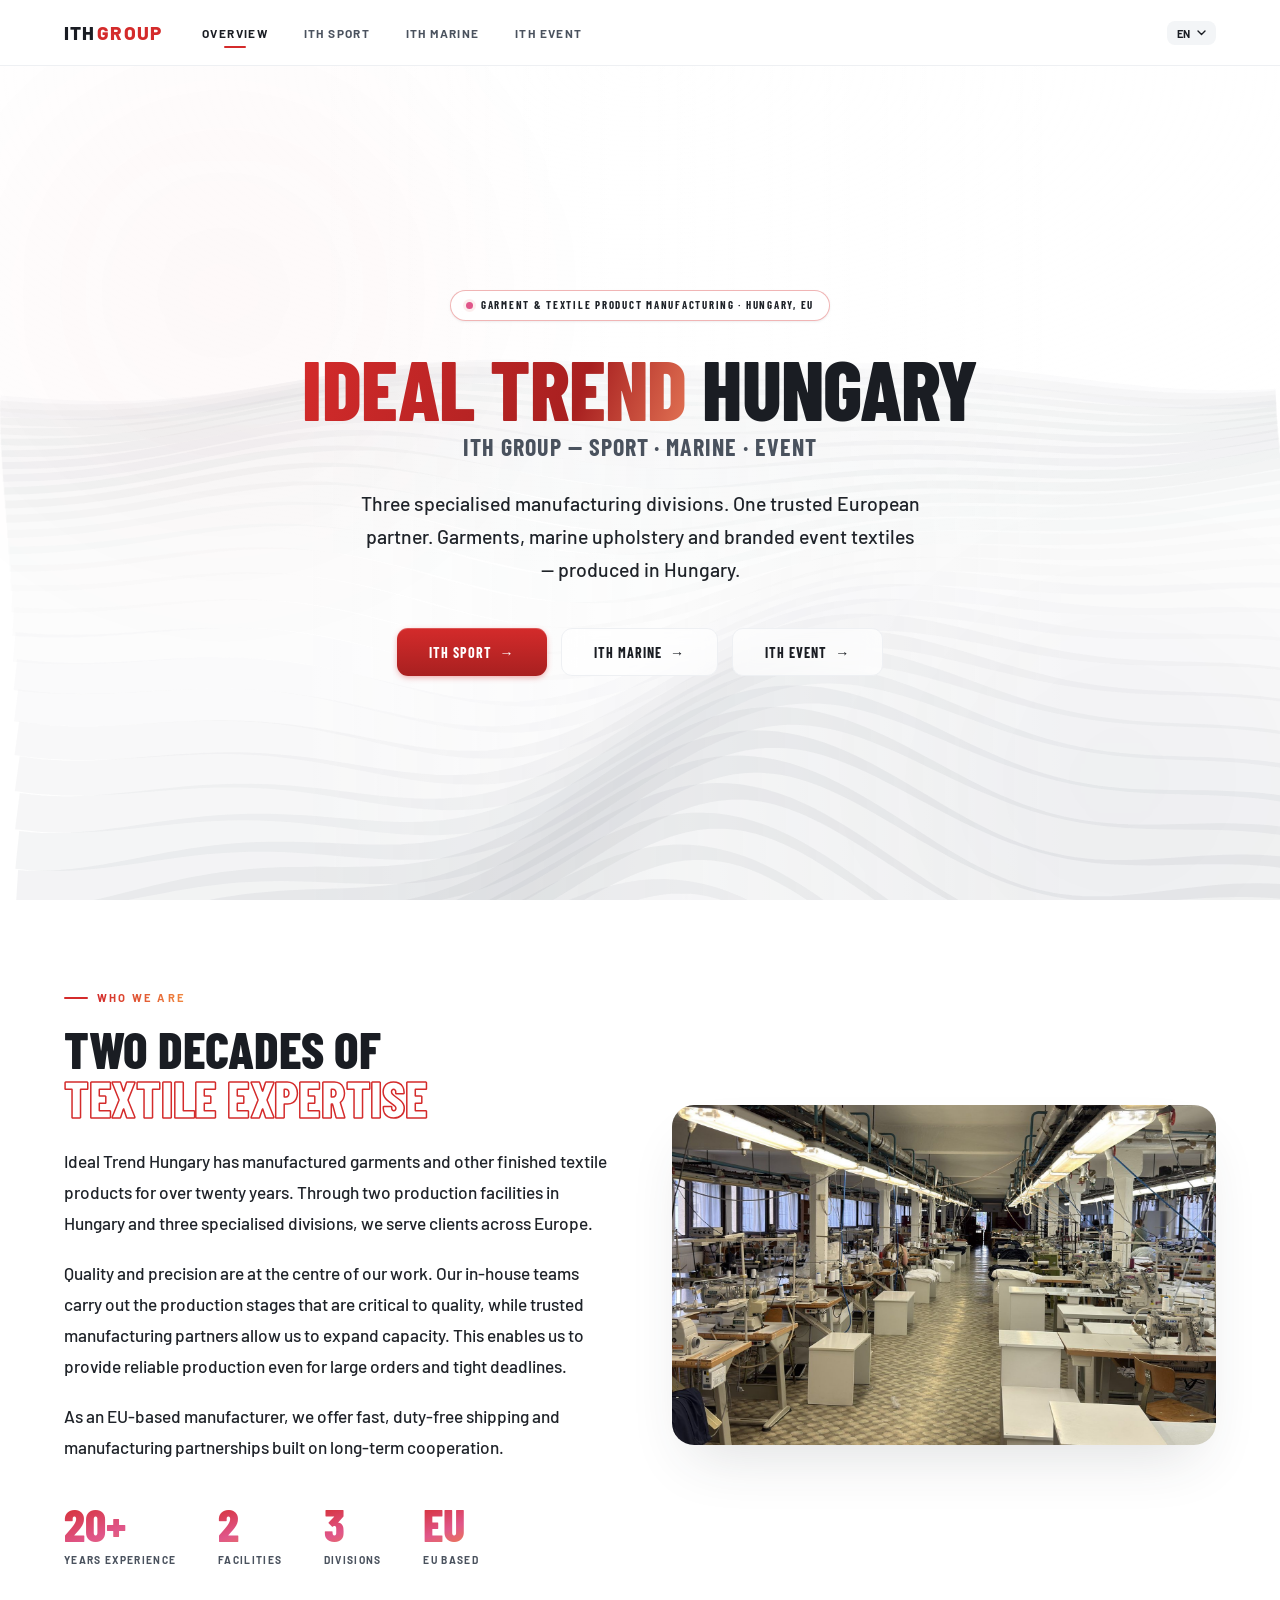
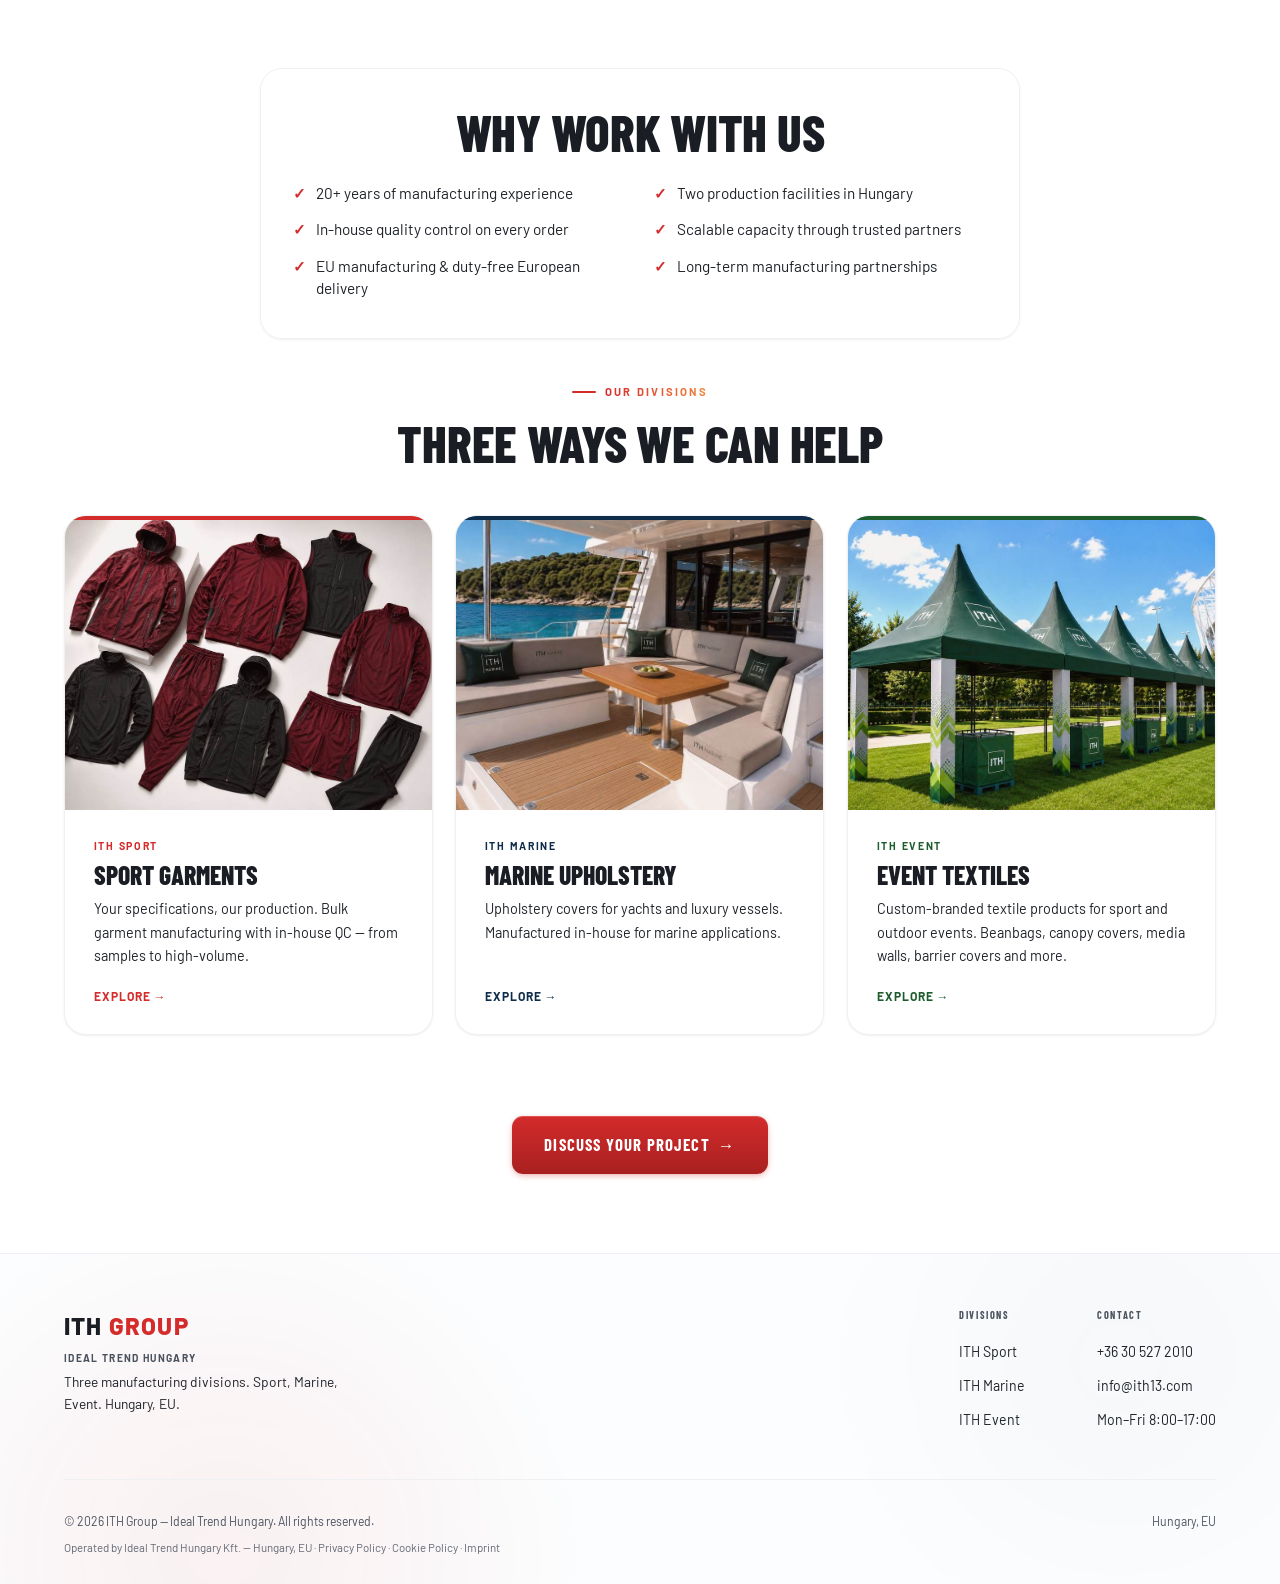
==== commit 49355100: "Add files via upload" ====
--- a/index.html
+++ b/index.html
@@ -173,11 +173,28 @@
 .nd.a-marine.act::after{background:var(--navy);}
 .nd.a-event.act::after{background:var(--green);}
 .nav-right{display:flex;align-items:center;gap:.7rem;flex-shrink:0;}
-.lang-sw{display:flex;background:var(--panel-2);border-radius:8px;padding:2px;}
-.lb{font-family:'Barlow',sans-serif;font-size:.68rem;font-weight:700;letter-spacing:.06em;
-  padding:.3rem .55rem;border:none;background:none;color:var(--muted);cursor:pointer;border-radius:6px;
-  transition:background .25s var(--ease),color .25s;}
-.lb.on{background:#fff;color:var(--ink);box-shadow:var(--shadow-sm);}
+.lang-sw{position:relative;}
+.lang-trigger{display:flex;align-items:center;gap:.4rem;background:var(--panel-2);border:none;border-radius:8px;
+  padding:.35rem .6rem;font-family:'Barlow',sans-serif;font-size:.68rem;font-weight:700;letter-spacing:.06em;
+  color:var(--ink);cursor:pointer;transition:background .25s var(--ease);}
+.lang-trigger:hover{background:#e9ecef;}
+.lang-chevron{flex-shrink:0;transition:transform .25s var(--ease);}
+.lang-trigger[aria-expanded="true"] .lang-chevron{transform:rotate(180deg);}
+.lang-menu{display:none;flex-direction:column;gap:.1rem;position:absolute;top:calc(100% + 8px);right:0;
+  min-width:168px;background:#fff;border:1px solid var(--line);border-radius:var(--radius-sm);
+  box-shadow:var(--shadow-xl);padding:.35rem;z-index:20;}
+.lang-menu.open{display:flex;}
+.lang-menu .lb{display:flex;align-items:center;gap:.6rem;width:100%;font-family:'Barlow',sans-serif;
+  font-size:.78rem;font-weight:600;padding:.5rem .6rem;border:none;background:none;color:var(--ink);
+  cursor:pointer;border-radius:8px;text-align:left;transition:background .2s var(--ease);}
+.lang-menu .lb:hover{background:var(--panel-2);}
+.lang-menu .lb.on{background:var(--panel-2);}
+.lang-menu .lb .lang-name{flex:1;}
+.lang-menu .lb .lang-code{font-size:.66rem;font-weight:700;letter-spacing:.05em;color:var(--muted);}
+.lang-menu .lb.lang-disabled{cursor:not-allowed;opacity:.5;}
+.lang-menu .lb.lang-disabled:hover{background:none;}
+.lang-soon{font-size:.56rem;font-weight:700;letter-spacing:.03em;text-transform:uppercase;
+  color:var(--muted);background:var(--panel-2);padding:.15rem .4rem;border-radius:5px;}
 .quote-btn{position:relative;font-family:'Barlow',sans-serif;font-size:.74rem;font-weight:700;
   letter-spacing:.08em;text-transform:uppercase;color:#fff;
   background:linear-gradient(180deg,var(--accent),var(--accent-dark));
@@ -713,9 +730,17 @@
       <button class="nd" id="nd-event" data-go="event" data-t="nav_event">ITH Event</button>
     </div>
     <div class="nav-right">
-      <div class="lang-sw">
-        <button class="lb on" data-lang="en">EN</button>
-        <button class="lb" data-lang="hu">HU</button>
+      <div class="lang-sw" id="lang-sw">
+        <button class="lang-trigger" id="lang-trigger" type="button" aria-haspopup="listbox" aria-expanded="false" aria-controls="lang-menu">
+          <span class="lang-current">EN</span>
+          <svg class="lang-chevron" width="9" height="6" viewBox="0 0 9 6" fill="none" aria-hidden="true"><path d="M1 1l3.5 3.5L8 1" stroke="currentColor" stroke-width="1.4" stroke-linecap="round" stroke-linejoin="round"/></svg>
+        </button>
+        <div class="lang-menu" id="lang-menu" role="listbox">
+          <button class="lb on" data-lang="en" role="option" aria-selected="true"><span class="lang-name">English</span><span class="lang-code">EN</span></button>
+          <button class="lb" data-lang="hu" role="option" aria-selected="false"><span class="lang-name">Magyar</span><span class="lang-code">HU</span></button>
+          <button class="lb" data-lang="de" role="option" aria-selected="false"><span class="lang-name">Deutsch</span><span class="lang-code">DE</span></button>
+          <button class="lb lang-disabled" type="button" disabled aria-disabled="true" role="option"><span class="lang-name">Italiano</span><span class="lang-code">IT</span><span class="lang-soon">Coming soon</span></button>
+        </div>
       </div>
       <button class="quote-btn" id="nav-quote" data-scroll="contact" data-t="nav_cta">Get a Quote</button>
     </div>
@@ -1375,6 +1400,34 @@
   if('lang' in el.dataset) setLang(el.dataset.lang);
 });
 document.addEventListener('submit',function(e){e.preventDefault();if(e.target.tagName==='FORM')submitForm(e.target);});
+
+// ─── LANGUAGE DROPDOWN ───
+(function(){
+  var trigger=document.getElementById('lang-trigger');
+  var menu=document.getElementById('lang-menu');
+  var wrap=document.getElementById('lang-sw');
+  if(!trigger||!menu||!wrap)return;
+  function openMenu(){menu.classList.add('open');trigger.setAttribute('aria-expanded','true');}
+  function closeMenu(){menu.classList.remove('open');trigger.setAttribute('aria-expanded','false');}
+  trigger.addEventListener('click',function(e){
+    e.stopPropagation();
+    if(menu.classList.contains('open'))closeMenu();else openMenu();
+  });
+  document.addEventListener('click',function(e){
+    if(!wrap.contains(e.target))closeMenu();
+  });
+  document.addEventListener('keydown',function(e){
+    if(e.key==='Escape'&&menu.classList.contains('open')){closeMenu();trigger.focus();}
+  });
+  menu.addEventListener('click',function(e){
+    var el=e.target.closest('[data-lang]');
+    if(!el||el.disabled)return;
+    var cur=trigger.querySelector('.lang-current');
+    if(cur)cur.textContent=el.dataset.lang.toUpperCase();
+    menu.querySelectorAll('.lb[data-lang]').forEach(function(b){b.setAttribute('aria-selected',b===el?'true':'false');});
+    closeMenu();
+  });
+})();
 
 var revObs=new IntersectionObserver(function(en){en.forEach(function(e){if(e.isIntersecting){e.target.classList.add('in');revObs.unobserve(e.target);}});},{threshold:0.12,rootMargin:'0px 0px -40px 0px'});
 function bindReveals(){document.querySelectorAll('.reveal:not(.in)').forEach(function(el){var r=el.getBoundingClientRect();if(r.top<window.innerHeight&&r.bottom>0){el.classList.add('in');}else{revObs.observe(el);}});}
@@ -1485,6 +1538,46 @@
     ev_f_products:'Product (for a single-product order)',ev_o1:'Seating / Beanbags',ev_o2:'Tent Covers / Canopies',ev_o3:'Crowd Barrier Covers',ev_o4:'Sunbeds / Cushions',ev_o5:'Pillows',ev_o6:'Other (describe in message)',
     ev_f_freq:'How Often',ev_fq1:'One-time big event',ev_fq2:'Smaller events, weekly',ev_fq3:'2–4 big events per year',ev_fq4:'Other (describe in message)',
     ev_footer:'Custom-branded textile products for sport and outdoor events. Hungary.'
+  },
+  de:{
+    g_badge:'Bekleidungs- & Textilprodukt-Fertigung · Ungarn, EU',
+    g_name_sub:'ITH Group — Sport · Marine · Event',
+    g_scroll:'Scrollen',
+    nav_overview:'Übersicht',
+    nav_sport:'ITH Sport',
+    nav_marine:'ITH Marine',
+    nav_event:'ITH Event',
+    nav_cta:'Angebot anfordern',
+    g_tag:'Ideal Trend Hungary — Fertigungsgruppe',
+    g_discuss:'Ihr Projekt besprechen',
+    ch_title:'Bei welchem Bereich können wir Ihnen helfen?',
+    ch_sub:'Wählen Sie einen Bereich, um das Anfrageformular zu öffnen.',
+    ch_go:'Anfrage starten →',
+    g_sub:'Drei spezialisierte Fertigungsbereiche. Ein verlässlicher europäischer Partner. Bekleidung, Marine-Polsterbezüge und gebrandete Event-Textilien – gefertigt in Ungarn.',
+    g_wwa_label:'Wer wir sind',
+    g_wwa_h2:'Zwei Jahrzehnte',
+    g_wwa_h2b:'Textilkompetenz',
+    g_wwa_p1:'Ideal Trend Hungary fertigt seit über zwanzig Jahren Bekleidung und andere fertige Textilprodukte. Über zwei Produktionsstandorte in Ungarn und drei spezialisierte Bereiche betreuen wir Kunden in ganz Europa.',
+    g_wwa_p2:'Qualität und Präzision stehen im Mittelpunkt unserer Arbeit. Unsere eigenen Teams führen die qualitätskritischen Produktionsschritte aus, während verlässliche Fertigungspartner uns erlauben, die Kapazität zu erweitern. So können wir auch bei großen Aufträgen und knappen Terminen eine verlässliche Produktion sicherstellen.',
+    g_wwa_p3:'Als Hersteller mit Sitz in der EU bieten wir schnellen, zollfreien Versand und Fertigungspartnerschaften, die auf langfristiger Zusammenarbeit beruhen.',
+    g_div_label:'Unsere Bereiche',
+    g_div_h2:'Drei Wege, wie wir helfen können',
+    why_h2:'Warum mit uns arbeiten',
+    why_1:'Über 20 Jahre Fertigungserfahrung',
+    why_2:'Zwei Produktionsstandorte in Ungarn',
+    why_3:'Interne Qualitätskontrolle bei jedem Auftrag',
+    why_4:'Skalierbare Kapazität durch verlässliche Partner',
+    why_5:'Fertigung in der EU & zollfreie Lieferung in Europa',
+    why_6:'Langfristige Fertigungspartnerschaften',
+    g_footer_tag:'Drei Fertigungsbereiche. Sport, Marine, Event. Ungarn, EU.',
+    s_years:'Jahre Erfahrung',
+    s_facilities:'Standorte',
+    s_divs:'Bereiche',
+    s_based:'EU-Standort',
+    f_divisions:'Bereiche',f_contact:'Kontakt',f_hours:'Mo–Fr 8:00–17:00',f_copy:'© {YEAR} ITH Group — Ideal Trend Hungary. Alle Rechte vorbehalten.',f_imprint:'Betrieben von Ideal Trend Hungary Kft. — Ungarn, EU',f_privacy:'Datenschutzerklärung',f_cookie:'Cookie-Richtlinie',f_imprintlink:'Impressum',f_consent:'Mit dem Absenden dieses Formulars stimmen Sie zu, dass Ihre Angaben zur Bearbeitung Ihrer Anfrage verwendet werden dürfen, entsprechend unserer Datenschutzerklärung.',f_consent_err:'Bitte stimmen Sie der Datenschutzerklärung zu, um fortzufahren.',dc_sport_title:'Sportbekleidung',dc_sport_desc:'Ihre Spezifikationen, unsere Produktion. Bekleidungsfertigung in großen Stückzahlen mit interner Qualitätskontrolle – vom Muster bis zur Großserie.',dc_marine_title:'Marine-Polsterbezüge',dc_marine_desc:'Polsterbezüge für Yachten und Luxusboote. Intern gefertigt für den Marinebereich.',dc_event_title:'Eventtextilien',dc_event_desc:'Individuell gestaltete Textilprodukte für Sport- und Outdoor-Veranstaltungen. Sitzsäcke, Zeltbespannungen, Medienwände, Absperrgitterverkleidungen und mehr.',dc_explore:'Entdecken →',srv_eyebrow:'Was wir tun',gal_eyebrow:'Unsere Arbeit',con_eyebrow:'Kontaktieren Sie uns',port_eyebrow:'Unsere Arbeit',btn_quote:'Angebot anfordern →',btn_services:'Unsere Leistungen',con_fac_lbl:'Standorte',con_fac:'Zalaegerszeg & Békés, Ungarn — EU',con_tel:'Telefon',con_hrs_lbl:'Geschäftszeiten',con_hrs:'Mo–Fr, 8:00–17:00 MEZ',f_fname:'Vorname',f_lname:'Nachname',f_company:'Unternehmen / Marke',f_email:'E-Mail-Adresse',f_garment:'Bekleidungsart',f_sel:'Bitte wählen...',fg1:'Hemden / Blusen',fg2:'Hosen / Unterteile',fg3:'Oberbekleidung / Jacken',fg4:'Kleider / Röcke',fg5:'Sportbekleidung / Funktionsbekleidung',fg7:'Sonstiges',f_qty:'Geschätzte Menge',f_selq:'Bereich wählen...',f_freq:'Bestellhäufigkeit',f_selfreq:'Bitte wählen...',fq1:'Einmalig',fq2:'Saisonal (2–4× pro Jahr)',fq3:'Monatlich',fq4:'Fortlaufend / Noch nicht sicher',f_msg:'Nachricht',f_submit:'Anfrage senden →',
+    sp_label:'Europäischer Auftragsfertiger für Bekleidung — Ungarn · EU',sp_h1_1:'Präzision',sp_h1_2:'Bekleidung',sp_h1_3:'Fertigung',sp_home_sub:'Wir fertigen hochwertige Bekleidung in großen Stückzahlen für internationale Marken, Handelsunternehmen und Sourcing-Unternehmen. Sie liefern die Spezifikationen – wir sorgen für gleichbleibende Qualität, termingerecht.',sp_about_eyebrow:'Über ITH Sport',sp_about_h2:'Präzision und',sp_about_h2b:'Zuverlässigkeit',sp_about_p1:'ITH Sport ist der Bekleidungsfertigungsbereich von Ideal Trend Hungary. Wir fertigen Bekleidung in großen Stückzahlen für internationale Marken, Handelsunternehmen und Sourcing-Unternehmen – über alle Produktkategorien hinweg.',sp_about_p2:'Unsere beiden Standorte in Zalaegerszeg und Békés bilden den Kern unserer Produktion; alle wesentlichen Arbeitsschritte erfolgen intern unter strenger Qualitätskontrolle. Bei Bedarf ermöglichen uns verlässliche Partner eine weitere Skalierung – so werden auch große Aufträge und knappe Termine ohne Kompromisse erfüllt.',sp_p1n:'Qualität & Präzision an erster Stelle',sp_p1d:'Strenge Standards in jeder Phase – vom Zuschnitt bis zur Endkontrolle.',sp_p2n:'Skalierbare Produktionskapazität',sp_p2d:'Interne Produktion an unseren beiden Standorten, ergänzt durch verlässliche Partner zur weiteren Skalierung bei höherem Bedarf.',sp_p3n:'EU-Standort, zollfreie Lieferung',sp_p3d:'Schneller Versand innerhalb Europas ohne Einfuhrzölle – ein echter Vorteil für EU-Marken.',sp_srv_h1:'Fertigungskompetenzen',sp_srv_sub:'Full-Service-Bekleidungsfertigung für Marken – mit kundenseitig bereitgestellten oder von ITH beschafften Materialien, basierend auf Ihren Spezifikationen, vom Einzelmodell bis zum Großserienprogramm.',sp_s1n:'Cut, Make & Trim (CMT)',sp_s1d:'Sie liefern den Stoff und die Spezifikationen – wir übernehmen Zuschnitt, Nähen und Fertigstellung.',sp_s2n:'Großaufträge & Serienproduktion',sp_s2d:'Ausgelegt für hohe Stückzahlen. Unsere Standorte bewältigen große Produktionsserien bei gleichbleibender Qualität.',sp_s3n:'Logoanbringung & individuelle Verarbeitungsdetails',sp_s3d:'Stickerei, Transferdruck, Logoplatzierung und weitere individuelle Details gemäß technischer Spezifikation.',sp_s4n:'Qualitätskontrolle',sp_s4d:'Laufende Kontrollen und Endkontrolle in jeder Phase. Prüfberichte auf Anfrage erhältlich.',sp_s5n:'Schnittoptimierung',sp_s5d:'Anpassungen zur Verbesserung von Passform und Fertigungseffizienz vor Produktionsbeginn.',sp_s6n:'Verpackt & Versandbereit',sp_s6d:'Exportgerechte Verpackung und Vorbereitung, damit die Ware genau wie spezifiziert ankommt.',port_h2:'Von uns gefertigte Bekleidung',samples_note_sport:'Die Abbildungen sind illustrativ und zeigen die Art der Produkte, die wir fertigen können. Die tatsächliche Produktion erfolgt stets auf Grundlage der Spezifikationen des Kunden.',samples_note_marine:'Die Abbildungen sind illustrativ und zeigen mögliche Designs für die Marine-Polsterbezüge, die wir fertigen können. Die tatsächliche Produktion erfolgt stets auf Grundlage des Musters und der Spezifikationen des Kunden.',samples_note_event:'Die Abbildungen sind illustrativ und zeigen mögliche Designs für die Eventprodukte, die wir fertigen können. Die tatsächliche Produktion erfolgt auf Grundlage der Grafiken, Spezifikationen und Vorgaben zum Markenauftritt des Kunden. Auf Wunsch beschaffen wir die Materialien, wir arbeiten aber auch mit vom Kunden bereitgestellten Materialien.',sp_con_h2:'Lassen Sie uns über Ihre Bestellung sprechen',sp_con_h3:'Wir freuen uns auf Ihre Nachricht.',sp_con_p:'Ob Sie bereits ein technisches Datenblatt haben oder erst eine erste Idee – kontaktieren Sie uns, und wir besprechen Ihre Produktionsanforderungen.',sp_footer:'Bekleidungsfertigung — EU. Zalaegerszeg & Békés.',
+    mr_label:'Premium Marine-Polsterbezüge — Ungarn · EU',mr_h1_1:'Marine',mr_h1_2:'Polsterbezüge',mr_h1_3:'& Textilien',mr_home_sub:'Marine-Polsterbezüge für Sitzbereiche, Kissen, Sonnenliegen und weitere Polsterelemente auf Yachten. Wir fertigen neue Bezüge nach vorhandenen Mustern – bei Bedarf mit Schaumstoffreparatur oder -austausch.',mr_about_eyebrow:'Über ITH Marine',mr_about_h2:'Präzise',mr_about_h2b:'Marine-Polsterbezugsfertigung',mr_about_p1:'ITH Marine ist der Bereich für Marine-Polsterbezüge von Ideal Trend Hungary. Aufbauend auf jahrzehntelanger Erfahrung in der Textilindustrie und im Nähhandwerk fertigen wir individuelle Marine-Polsterbezüge für Yachten und Luxusboote.',mr_about_p2:'Zuschnitt und Nähen erfolgen vollständig intern an unseren ungarischen Standorten, sodass wir die volle Qualitätskontrolle behalten. Wir fertigen neue Bezüge passend zu Ihren vorhandenen – Sie senden uns den Originalbezug (und bei Bedarf den Schaumstoff zum Austausch), und wir stellen einen exakten neuen Satz her. Eine Montage an Bord führen wir nicht durch; der Transport kann jedoch auf Anfrage gegen Aufpreis organisiert werden.',mr_p1n:'Polsterbezugsfertigung — 100% intern',mr_p1d:'Zuschnitt, Nähen und Fertigstellung erfolgen vollständig durch unser eigenes Team. Schaumstoffaustausch ist bei Bedarf möglich.',mr_p2n:'Premium-Yachterfahrung',mr_p2d:'Yachten, Katamarane und Luxusboote aller Art.',mr_p3n:'EU-Standort, zollfreie Lieferung',mr_p3d:'Schneller, zollfreier Versand zu Kunden und Marinas in ganz Europa.',mr_srv_h1:'Marine-Polsterbezugsfertigung',mr_srv_sub:'Polsterbezugfertigung sowie Schaumstoffreparatur oder -austausch für Kissen, Sitzbereiche und Sonnenliegen auf Yachten.',mr_s1n:'Bezugserneuerung',mr_s1d:'Neue Bezüge für Kissen, Sitzbereiche, Sonnenliegen und weitere Polsterelemente auf Yachten, passend zu Ihren vorhandenen Bezügen gefertigt. Senden Sie uns den bestehenden Bezug, und wir fertigen intern einen exakten Ersatz.',mr_s2n:'Schaumstoffaustausch & -reparatur',mr_s2d:'Ist der Schaumstoff abgenutzt, tauschen wir ihn ebenfalls aus – senden Sie den alten Bezug und Schaumstoff, und wir fertigen einen kompletten neuen Satz mit marinetauglichem Schaumstoff und neuem Bezug.',mr_s3n:'Spezialisten für Premium-Yachten',mr_s3d:'Wir arbeiten für Premium-Yachten, Katamarane und Luxus-Freizeitboote aller Art.',mr_s4n:'Stoffauswahl',mr_s4d:'Marinetaugliche Stoffe – UV-beständig, wasserdicht, salzwasserbeständig. Wir beraten Sie bei der Wahl des richtigen Materials.',mr_s5n:'Handwerkskunst im eigenen Haus',mr_s5d:'Sämtliche Näharbeiten werden in unseren eigenen ungarischen Standorten vom selben erfahrenen Team durchgeführt.',mr_s6n:'Komplette Polstererneuerung',mr_s6d:'Neue Bezüge für die Kissen, Sitze, Sonnenliegen und Zierkissen des Bootes, gefertigt als ein aufeinander abgestimmtes Set.',mr_gal_h2:'Marine-Projekte',mr_con_h2:'Besprechen Sie Ihr Bootsprojekt',mr_con_h3:'Erzählen Sie uns von Ihrem Boot.',mr_con_p:'Teilen Sie uns Ihren Bootstyp, die benötigten Arbeiten und Ihre Materialpräferenzen mit – und beachten Sie, dass wir auf Basis Ihrer vorhandenen Bezüge fertigen. Wir erstellen Ihnen ein Angebot.',mr_f_vessel:'Bootstyp',mr_f_count:'Anzahl der Boote',mr_f_work:'Benötigte Arbeiten',mr_w1:'Nur Bezugserneuerung',mr_w2:'Bezugserneuerung und Schaumstoffreparatur an beschädigten Stellen',mr_w3:'Vollständiger Schaumstoffaustausch',mr_f_cycle:'Austauschzyklus',mr_c1:'Einmalig',mr_c2:'Jährlich',mr_c3:'Alle 2 Jahre',mr_c4:'Alle 3 Jahre',mr_c5:'Bei Bedarf',mr_f_rollout:'Flottenumsetzung (bei mehreren Booten)',mr_r1:'Alle Boote gleichzeitig',mr_r2:'Gestaffelt über eine Nebensaison',mr_r3:'Gestaffelt über zwei Jahre',mr_r4:'Unregelmäßig, je nach Zustand',f_seln:'Nicht zutreffend / einzelnes Boot',mr_footer:'Marine-Polsterbezüge — Yachten & Luxusboote. Ungarn.',
+    ev_label:'Individuell gestaltete Eventtextilien — Ungarn · EU',ev_h1_1:'Event',ev_h1_2:'Textil',ev_h1_3:'Produkte',ev_home_sub:'Individuell gestaltete Textilprodukte für Sport- und Outdoor-Veranstaltungen: Sitzsäcke, Zeltbespannungen, Absperrgitterverkleidungen, Liegenbezüge und mehr – intern gefertigt und im Erscheinungsbild Ihrer Marke gestaltet.',ev_about_eyebrow:'Über ITH Event',ev_about_h2:'Individuell gestaltete',ev_about_h2b:'Event-Textilprodukte',ev_about_p1:'ITH Event ist der Bereich für Eventtextilien von Ideal Trend Hungary. Wir fertigen individuell gestaltete Textilprodukte für Sport- und Outdoor-Veranstaltungen – von Sitzsäcken über Zeltbespannungen und Liegenbezüge bis hin zu Absperrgitterverkleidungen und Kissen.',ev_about_p2:'Die Produkte werden intern an unseren ungarischen Standorten gefertigt, mit der Kapazität, auch für große Veranstaltungen und knappe Zeitpläne zu skalieren. Sie senden uns lediglich die Druckdaten – das anzubringende Logo oder Design –, ein Muster ist nicht erforderlich. Wir liefern die fertigen Produkte gebrauchsfertig; ein Aufbau vor Ort ist nicht Teil unserer Leistung, die Lieferung kann jedoch auf Anfrage organisiert werden. Wir arbeiten mit Veranstaltungsorganisatoren, Sportverbänden und Unternehmenskunden in ganz Europa zusammen.',ev_p1n:'Vollständig individuelle Gestaltung',ev_p1d:'Logo, Sponsorenkennzeichnung und Corporate Design auf jedem Produkt – nach Ihren Vorgaben.',ev_p2n:'Skalierbar für Großveranstaltungen',ev_p2d:'Interne Produktion mit der Kapazität, auch große Veranstaltungsvolumen termingerecht zu bewältigen.',ev_p3n:'EU-Standort, zollfreie Lieferung',ev_p3d:'Schneller Versand innerhalb Europas ohne Einfuhrzölle.',ev_srv_h1:'Event-Textilfertigung',ev_srv_sub:'Individuell gestaltete Textilprodukte für Sport- und Outdoor-Veranstaltungen – intern gefertigt.',ev_s1n:'Sitzgelegenheiten & Sitzsäcke',ev_s1d:'Individuell gestaltete Sitzsäcke für Veranstaltungsbereiche, Hospitality-Zonen und Außenbereiche. Robust, witterungsbeständig, vollständig anpassbar an Ihr Erscheinungsbild.',ev_s2n:'Zeltbespannungen & Pavillonbespannungen',ev_s2d:'Individuell gestaltete Zeltbespannungen, nach Ihren Maßen gefertigt, mit gedrucktem oder gewebtem Design.',ev_s3n:'Absperrgitterverkleidungen',ev_s3d:'Individuell bedruckte Verkleidungen für Absperrgitter – im Erscheinungsbild Ihrer Marke, robust und mehrfach einsetzbar.',ev_s4n:'Liegen & Kissen',ev_s4d:'Individuell gestaltete Liegenbezüge und Outdoor-Kissen für VIP- und Hospitality-Bereiche.',ev_s5n:'Individuelle Gestaltung',ev_s5d:'Logo, Veranstaltungsfarben und Sponsorenkennzeichnung auf jedem Produkt – wir richten uns nach Ihren Markenvorgaben.',ev_s6n:'Spezialisten für Sportveranstaltungen',ev_s6d:'Erfahrung bei Laufveranstaltungen, Radsportevents, Teambuilding-Tagen und Outdoor-Festivals.',ev_gal_h2:'Event-Projekte',ev_con_h2:'Erzählen Sie uns von Ihrer Veranstaltung',ev_con_h3:'Wir freuen uns auf Ihre Nachricht.',ev_con_p:'Teilen Sie uns die Details Ihrer Veranstaltung, die benötigten Produkte und Ihre Vorgaben zum Erscheinungsbild mit – wir melden uns mit einem individuellen Angebot.',ev_f_type:'Art der Veranstaltung',ev_f_order:'Bestellart',ev_ot1:'Einzelprodukt',ev_ot2:'Komplexe Bestellung (mehrere Produkte)',ev_f_products:'Produkt (bei Einzelprodukt-Bestellung)',ev_o1:'Sitzgelegenheiten / Sitzsäcke',ev_o2:'Zeltbespannungen / Pavillonbespannungen',ev_o3:'Absperrgitterverkleidungen',ev_o4:'Liegen / Kissen',ev_o5:'Zierkissen',ev_o6:'Sonstiges (bitte in der Nachricht beschreiben)',ev_f_freq:'Wie oft',ev_fq1:'Einmalige Großveranstaltung',ev_fq2:'Kleinere Veranstaltungen, wöchentlich',ev_fq3:'2–4 Großveranstaltungen pro Jahr',ev_fq4:'Sonstiges (bitte in der Nachricht beschreiben)',ev_footer:'Individuell gestaltete Textilprodukte für Sport- und Outdoor-Veranstaltungen. Ungarn.',
   },
   hu:{
     g_badge:'Textiltermék-gyártó Csoport · Magyarország, EU',
@@ -1933,6 +2026,20 @@
     '<h3>International transfers</h3><p>Some of our providers (such as Google and Microsoft) may process data outside the European Economic Area. Where this happens, transfers are protected by appropriate safeguards, such as the Standard Contractual Clauses approved by the European Commission.</p>'+
     '<h3>Your GDPR rights</h3><p>Under the GDPR you have the right to access, rectify, erase or restrict the processing of your personal data, to object to processing, to data portability, and to withdraw consent at any time. You also have the right to lodge a complaint with a supervisory authority; in Hungary this is the National Authority for Data Protection and Freedom of Information (NAIH, naih.hu).</p>'+
     '<h3>Contact</h3><p>To exercise any of your rights, or for any privacy-related question, contact us at <a href="mailto:info@ith13.com">info@ith13.com</a>.</p>'},
+  de:{title:'Datenschutzerklärung',html:'<p><em>Zuletzt aktualisiert: '+new Date().getFullYear()+'</em></p>'+
+    '<p>Diese Datenschutzerklärung erläutert, wie ITH Group personenbezogene Daten verarbeitet, die über diese Website erhoben werden, im Einklang mit der Datenschutz-Grundverordnung der EU (DSGVO) und dem geltenden ungarischen Recht.</p>'+
+    '<h3>Verantwortlicher</h3><p>Verantwortlicher für Ihre personenbezogenen Daten ist:<br><strong>IDEAL TREND HUNGARY Kft.</strong> (ITH Group)<br>Sitz: 8095 Pákozd, Szeder utca 33-37., Ungarn<br>Handelsregisternummer: 07-09-032509<br>EU-USt-IdNr.: HU24740054<br>E-Mail: <a href="mailto:info@ith13.com">info@ith13.com</a><br>Telefon: +36 30 527 2010</p>'+
+    '<h3>Welche Daten wir erheben und warum</h3><p>Wir verarbeiten ausschließlich die personenbezogenen Daten, die Sie aktiv angeben, sowie begrenzte technische Daten, die für den sicheren Betrieb der Website erforderlich sind. Wir verkaufen Ihre Daten nicht und geben sie nicht zu eigenen Marketingzwecken an Dritte weiter.</p>'+
+    '<h3>Kontaktformular</h3><p>Wenn Sie über unser Kontaktformular eine Anfrage senden, erheben wir Ihren Namen, Ihr Unternehmen, Ihre E-Mail-Adresse und die Angaben zu Ihrer Anfrage (etwa Produktart, Menge, Häufigkeit und Nachricht). Diese Daten werden ausschließlich zur Beantwortung Ihrer Anfrage und zur Besprechung einer möglichen Geschäftskooperation verwendet. Rechtsgrundlage sind Ihre Einwilligung und unser berechtigtes Interesse an der Beantwortung geschäftlicher Anfragen. Formularübermittlungen werden uns per E-Mail über den Formularverarbeitungsdienst <strong>Web3Forms</strong>, der als unser Auftragsverarbeiter tätig ist, zugestellt und unter info@ith13.com empfangen.</p>'+
+    '<h3>Google Analytics 4</h3><p>Mit Ihrer Einwilligung nutzen wir Google Analytics 4 (bereitgestellt von Google), um in aggregierter Form nachzuvollziehen, wie Besucher unsere Website nutzen, damit wir sie verbessern können. Analyse-Cookies werden erst gesetzt, nachdem Sie sie im Cookie-Banner akzeptiert haben. Rechtsgrundlage ist Ihre Einwilligung.</p>'+
+    '<h3>Microsoft Clarity</h3><p>Mit Ihrer Einwilligung nutzen wir Microsoft Clarity (bereitgestellt von Microsoft), um anhand aggregierter Kennzahlen und Heatmaps zu analysieren, wie unsere Website genutzt wird. Clarity wird erst aktiviert, nachdem Sie Analyse-Cookies akzeptiert haben. Rechtsgrundlage ist Ihre Einwilligung.</p>'+
+    '<h3>Cookie-Einwilligung (CookieYes)</h3><p>Wir setzen CookieYes ein, um Ihre Cookie-Einstellungen zu verwalten und Ihre Einwilligungsentscheidungen zu dokumentieren. Sie können Ihre Auswahl jederzeit über das Cookie-Banner einsehen oder ändern. Einzelheiten zu jedem von uns verwendeten Cookie finden Sie in unserer <a class="privacy-link" data-cookie>Cookie-Richtlinie</a>.</p>'+
+    '<h3>Cookies</h3><p>Unsere Website verwendet technisch erforderliche Cookies für ihren Betrieb und, mit Ihrer Einwilligung, Analyse-Cookies. Eine vollständige Beschreibung der von uns verwendeten Cookies, ihres Zwecks und ihrer Speicherdauer finden Sie in unserer <a class="privacy-link" data-cookie>Cookie-Richtlinie</a>.</p>'+
+    '<h3>Server-Protokolle</h3><p>Unsere Website wird von Netlify gehostet. Wie die meisten Hosting-Anbieter verarbeitet Netlify in Server-Protokollen automatisch begrenzte technische Daten (etwa Ihre IP-Adresse, den Browsertyp und die aufgerufenen Seiten) zu den Zwecken der Bereitstellung der Website, der Sicherheit und der Missbrauchsvermeidung. Rechtsgrundlage ist unser berechtigtes Interesse am Betrieb einer sicheren und zuverlässigen Website.</p>'+
+    '<h3>Speicherdauer</h3><p>Anfragedaten werden nur so lange gespeichert, wie es zur Bearbeitung Ihrer Anfrage und einer daraus entstehenden Geschäftsbeziehung erforderlich ist, und anschließend gelöscht. Analysedaten werden für die von den jeweiligen Anbietern festgelegten Standardzeiträume gespeichert. Server-Protokolle werden aus Sicherheitsgründen nur für einen kurzen Zeitraum aufbewahrt.</p>'+
+    '<h3>Internationale Datenübermittlungen</h3><p>Einige unserer Anbieter (etwa Google und Microsoft) können Daten außerhalb des Europäischen Wirtschaftsraums verarbeiten. Soweit dies geschieht, werden die Übermittlungen durch geeignete Garantien geschützt, etwa die von der Europäischen Kommission genehmigten Standardvertragsklauseln.</p>'+
+    '<h3>Ihre Rechte nach der DSGVO</h3><p>Nach der DSGVO haben Sie das Recht auf Auskunft, Berichtigung, Löschung oder Einschränkung der Verarbeitung Ihrer personenbezogenen Daten, das Recht auf Widerspruch gegen die Verarbeitung, das Recht auf Datenübertragbarkeit sowie das Recht, Ihre Einwilligung jederzeit zu widerrufen. Ihnen steht außerdem das Recht zu, sich bei einer Aufsichtsbehörde zu beschweren; in Ungarn ist dies die Nationale Behörde für Datenschutz und Informationsfreiheit (NAIH, naih.hu).</p>'+
+    '<h3>Kontakt</h3><p>Um eines Ihrer Rechte auszuüben oder bei Fragen zum Datenschutz wenden Sie sich bitte an <a href="mailto:info@ith13.com">info@ith13.com</a>.</p>'},
   hu:{title:'Adatkezelési tájékoztató',html:'<p><em>Utolsó frissítés: '+new Date().getFullYear()+'</em></p>'+
     '<p>Ez a tájékoztató bemutatja, hogyan kezeli az ITH Group a weboldalon keresztül gyűjtött személyes adatokat az EU általános adatvédelmi rendeletével (GDPR) és a vonatkozó magyar jogszabályokkal összhangban.</p>'+
     '<h3>Adatkezelő</h3><p>Az Ön személyes adataiért felelős adatkezelő:<br><strong>IDEAL TREND HUNGARY Kft.</strong> (ITH Group)<br>Székhely: 8095 Pákozd, Szeder utca 33-37.<br>Cégjegyzékszám: 07-09-032509<br>Közösségi adószám: HU24740054<br>E-mail: <a href="mailto:info@ith13.com">info@ith13.com</a><br>Telefon: +36 30 527 2010</p>'+
@@ -2000,6 +2107,16 @@
     '<h3>Main activity</h3><p>Manufacture of outerwear / contract textile manufacturing</p>'+
     '<h3>Contact</h3><p>Email: <a href="mailto:info@ith13.com">info@ith13.com</a><br>Phone: +36 30 527 2010</p>'+
     '<h3>Production facilities</h3><p>Zalaegerszeg and Békés, Hungary</p>'},
+  de:{title:'Impressum',html:
+    '<p>Angaben gemäß den geltenden ungarischen und EU-rechtlichen Vorschriften über den Betreiber dieser Website.</p>'+
+    '<h3>Unternehmen</h3><p>IDEAL TREND HUNGARY Szolgáltató és Kereskedelmi Korlátolt Felelősségű Társaság<br>(IDEAL TREND HUNGARY Kft.)</p>'+
+    '<h3>Sitz</h3><p>8095 Pákozd, Szeder utca 33-37., Ungarn</p>'+
+    '<h3>Handelsregisternummer</h3><p>07-09-032509</p>'+
+    '<h3>Steuernummer</h3><p>24740054-2-07</p>'+
+    '<h3>EU-USt-IdNr.</h3><p>HU24740054</p>'+
+    '<h3>Haupttätigkeit</h3><p>Herstellung von Oberbekleidung / Auftragsfertigung von Textilprodukten</p>'+
+    '<h3>Kontakt</h3><p>E-Mail: <a href="mailto:info@ith13.com">info@ith13.com</a><br>Telefon: +36 30 527 2010</p>'+
+    '<h3>Produktionsstandorte</h3><p>Zalaegerszeg und Békés, Ungarn</p>'},
   hu:{title:'Impresszum',html:
     '<p>A weboldal üzemeltetőjére vonatkozó tájékoztatás a hatályos magyar és uniós jogszabályoknak megfelelően.</p>'+
     '<h3>Cégnév</h3><p>IDEAL TREND HUNGARY Szolgáltató és Kereskedelmi Korlátolt Felelősségű Társaság<br>(IDEAL TREND HUNGARY Kft.)</p>'+
@@ -2043,6 +2160,18 @@
     '<h3>Managing your consent</h3><p>You can accept or reject non-essential cookies when you first visit the site, and you can change your choice at any time by reopening the cookie banner through the cookie / consent button provided by CookieYes.</p>'+
     '<h3>Removing cookies in your browser</h3><p>You can also delete or block cookies through your browser settings. Most browsers let you clear existing cookies and prevent new ones under their privacy or security settings. Please note that blocking necessary cookies may affect how the website works.</p>'+
     '<h3>More information</h3><p>For more about how we process personal data, see our <a class="privacy-link" data-privacy>Privacy Policy</a>.</p>'},
+  de:{title:'Cookie-Richtlinie',html:'<p><em>Zuletzt aktualisiert: '+new Date().getFullYear()+'</em></p>'+
+    '<p>Diese Cookie-Richtlinie erläutert, wie ITH Group, betrieben von der IDEAL TREND HUNGARY Kft., auf dieser Website Cookies und ähnliche Technologien einsetzt. Wie wir personenbezogene Daten allgemein verarbeiten, erfahren Sie in unserer <a class="privacy-link" data-privacy>Datenschutzerklärung</a>.</p>'+
+    '<h3>Was sind Cookies?</h3><p>Cookies sind kleine Textdateien, die beim Besuch einer Website auf Ihrem Gerät gespeichert werden. Sie sorgen dafür, dass die Website ordnungsgemäß funktioniert, und helfen uns – sofern Sie dies zulassen – zu verstehen, wie die Website genutzt wird.</p>'+
+    '<h3>Technisch erforderliche Cookies</h3><p>Diese Cookies sind für den Betrieb der Website erforderlich und können nicht deaktiviert werden. Dazu gehört das Cookie unseres Consent-Tools <strong>CookieYes</strong>, das Ihre Cookie-Einstellungen speichert, damit Sie nicht wiederholt gefragt werden. Für technisch erforderliche Cookies ist keine Einwilligung notwendig.</p>'+
+    '<h3>Analyse-Cookies</h3><p>Diese Cookies werden nur gesetzt, wenn Sie ihnen zustimmen. Sie helfen uns zu verstehen, wie Besucher die Website nutzen, damit wir sie verbessern können.</p>'+
+    '<p><strong>Google Analytics</strong> setzt Cookies wie <em>_ga</em> und <em>_ga_&lt;id&gt;</em>, um Besucher zu unterscheiden und die Websitenutzung in aggregierter Form zu messen.</p>'+
+    '<p><strong>Microsoft Clarity</strong> setzt Cookies wie <em>_clck</em> und <em>_clsk</em>, um aggregierte Nutzungs- und Heatmap-Daten zu erfassen.</p>'+
+    '<h3>CookieYes</h3><p>CookieYes speichert Ihre Einwilligungsentscheidung (zum Beispiel in einem <em>cookieyes-consent</em>-Cookie), damit die Website Ihre Auswahl bei zukünftigen Besuchen berücksichtigen kann.</p>'+
+    '<h3>Speicherdauer der Cookies</h3><p>Die Speicherdauer der Cookies ist unterschiedlich. Das CookieYes-Einwilligungscookie hat in der Regel eine Laufzeit von bis zu einem Jahr; Google-Analytics-Cookies in der Regel bis zu zwei Jahre; Microsoft-Clarity-Cookies bis zu einem Jahr. Sitzungscookies werden beim Schließen des Browsers gelöscht.</p>'+
+    '<h3>Verwaltung Ihrer Einwilligung</h3><p>Beim ersten Besuch der Website können Sie nicht erforderliche Cookies annehmen oder ablehnen, und Sie können Ihre Auswahl jederzeit ändern, indem Sie das Cookie-Banner über die von CookieYes bereitgestellte Cookie- bzw. Consent-Schaltfläche erneut öffnen.</p>'+
+    '<h3>Cookies im Browser entfernen</h3><p>Sie können Cookies auch über die Einstellungen Ihres Browsers löschen oder blockieren. In den meisten Browsern lassen sich vorhandene Cookies unter den Datenschutz- oder Sicherheitseinstellungen löschen und neue verhindern. Bitte beachten Sie, dass das Blockieren technisch erforderlicher Cookies die Funktionsweise der Website beeinträchtigen kann.</p>'+
+    '<h3>Weitere Informationen</h3><p>Mehr darüber, wie wir personenbezogene Daten verarbeiten, erfahren Sie in unserer <a class="privacy-link" data-privacy>Datenschutzerklärung</a>.</p>'},
   hu:{title:'Cookie-szabályzat',html:'<p><em>Utolsó frissítés: '+new Date().getFullYear()+'</em></p>'+
     '<p>Ez a Cookie-szabályzat bemutatja, hogyan használ az ITH Group, amelyet az IDEAL TREND HUNGARY Kft. üzemeltet, sütiket és hasonló technológiákat ezen a weboldalon. A személyes adatok általános kezeléséről az <a class="privacy-link" data-privacy>Adatkezelési tájékoztatóban</a> olvashat.</p>'+
     '<h3>Mik azok a sütik?</h3><p>A sütik kis szöveges fájlok, amelyeket a weboldal látogatásakor tárol az eszköze. Segítik a weboldal megfelelő működését, és ha Ön engedélyezi, segítenek megérteni a weboldal használatát.</p>'+
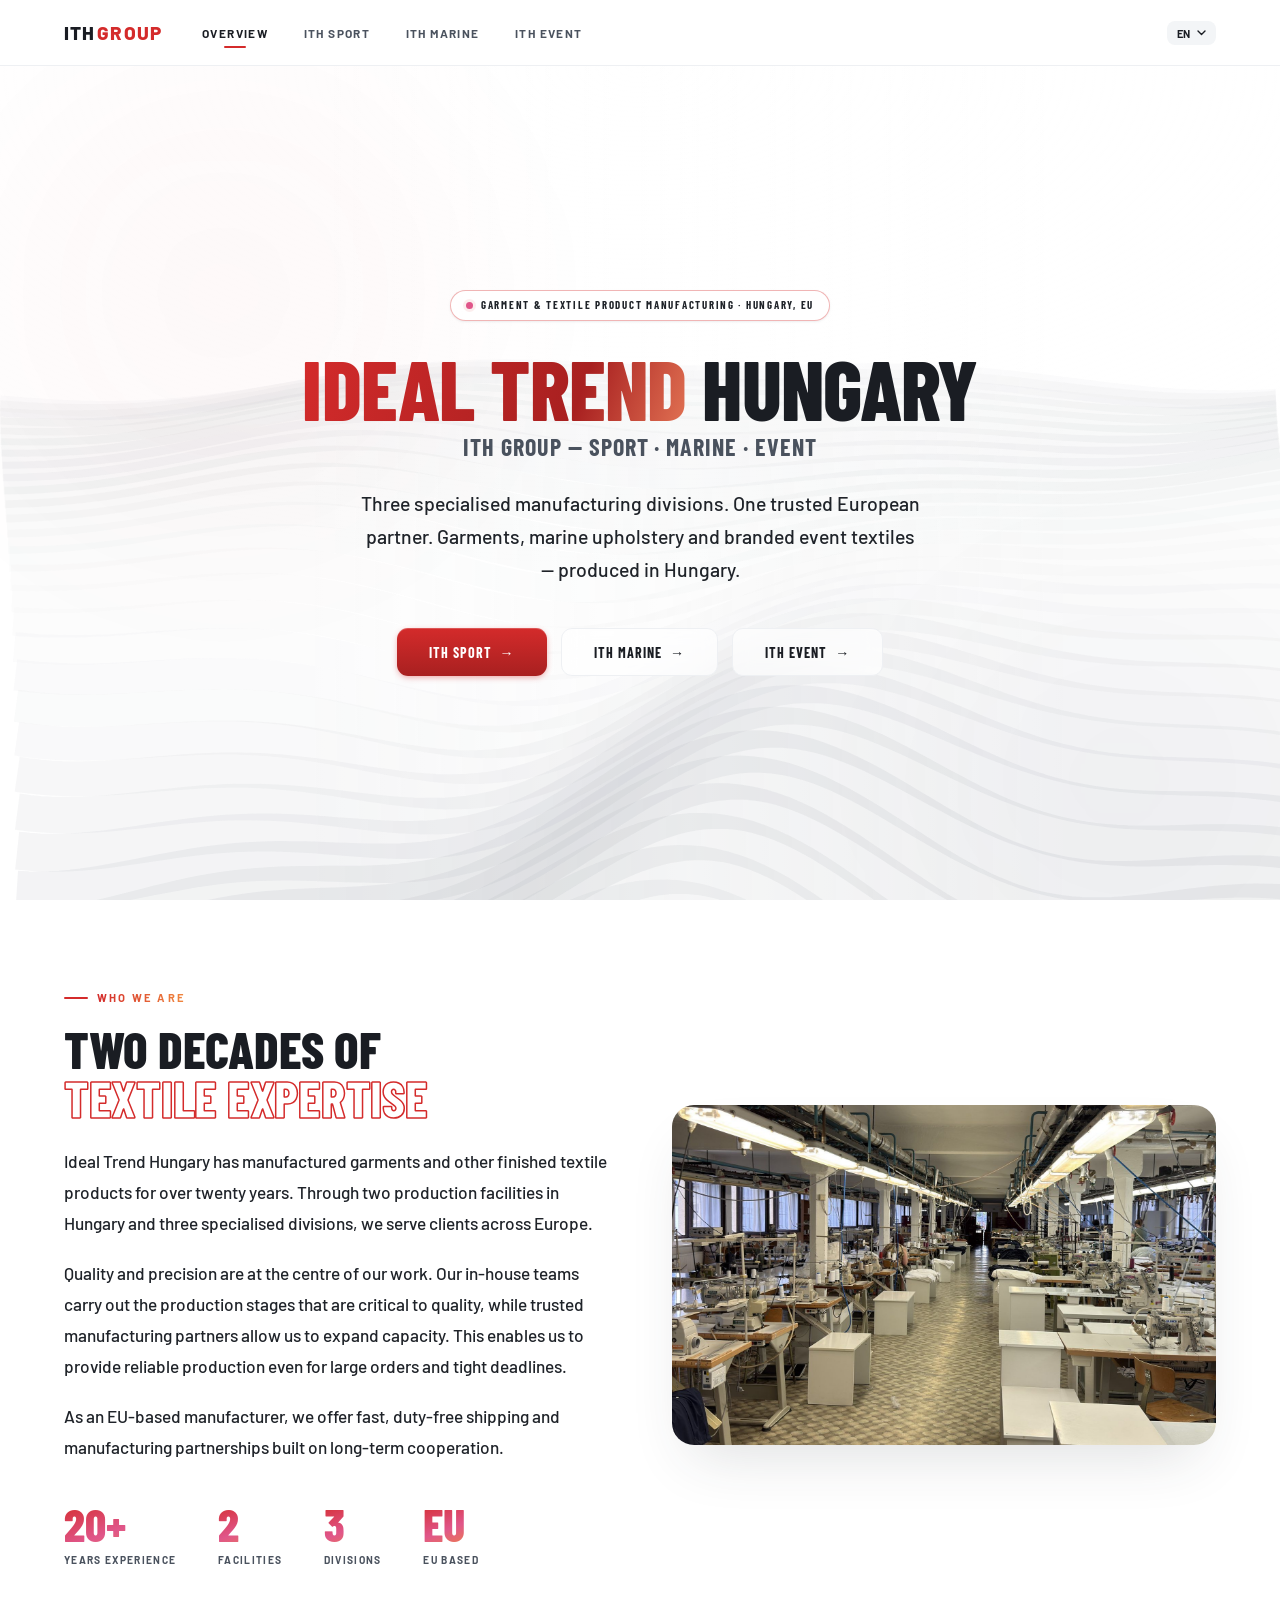
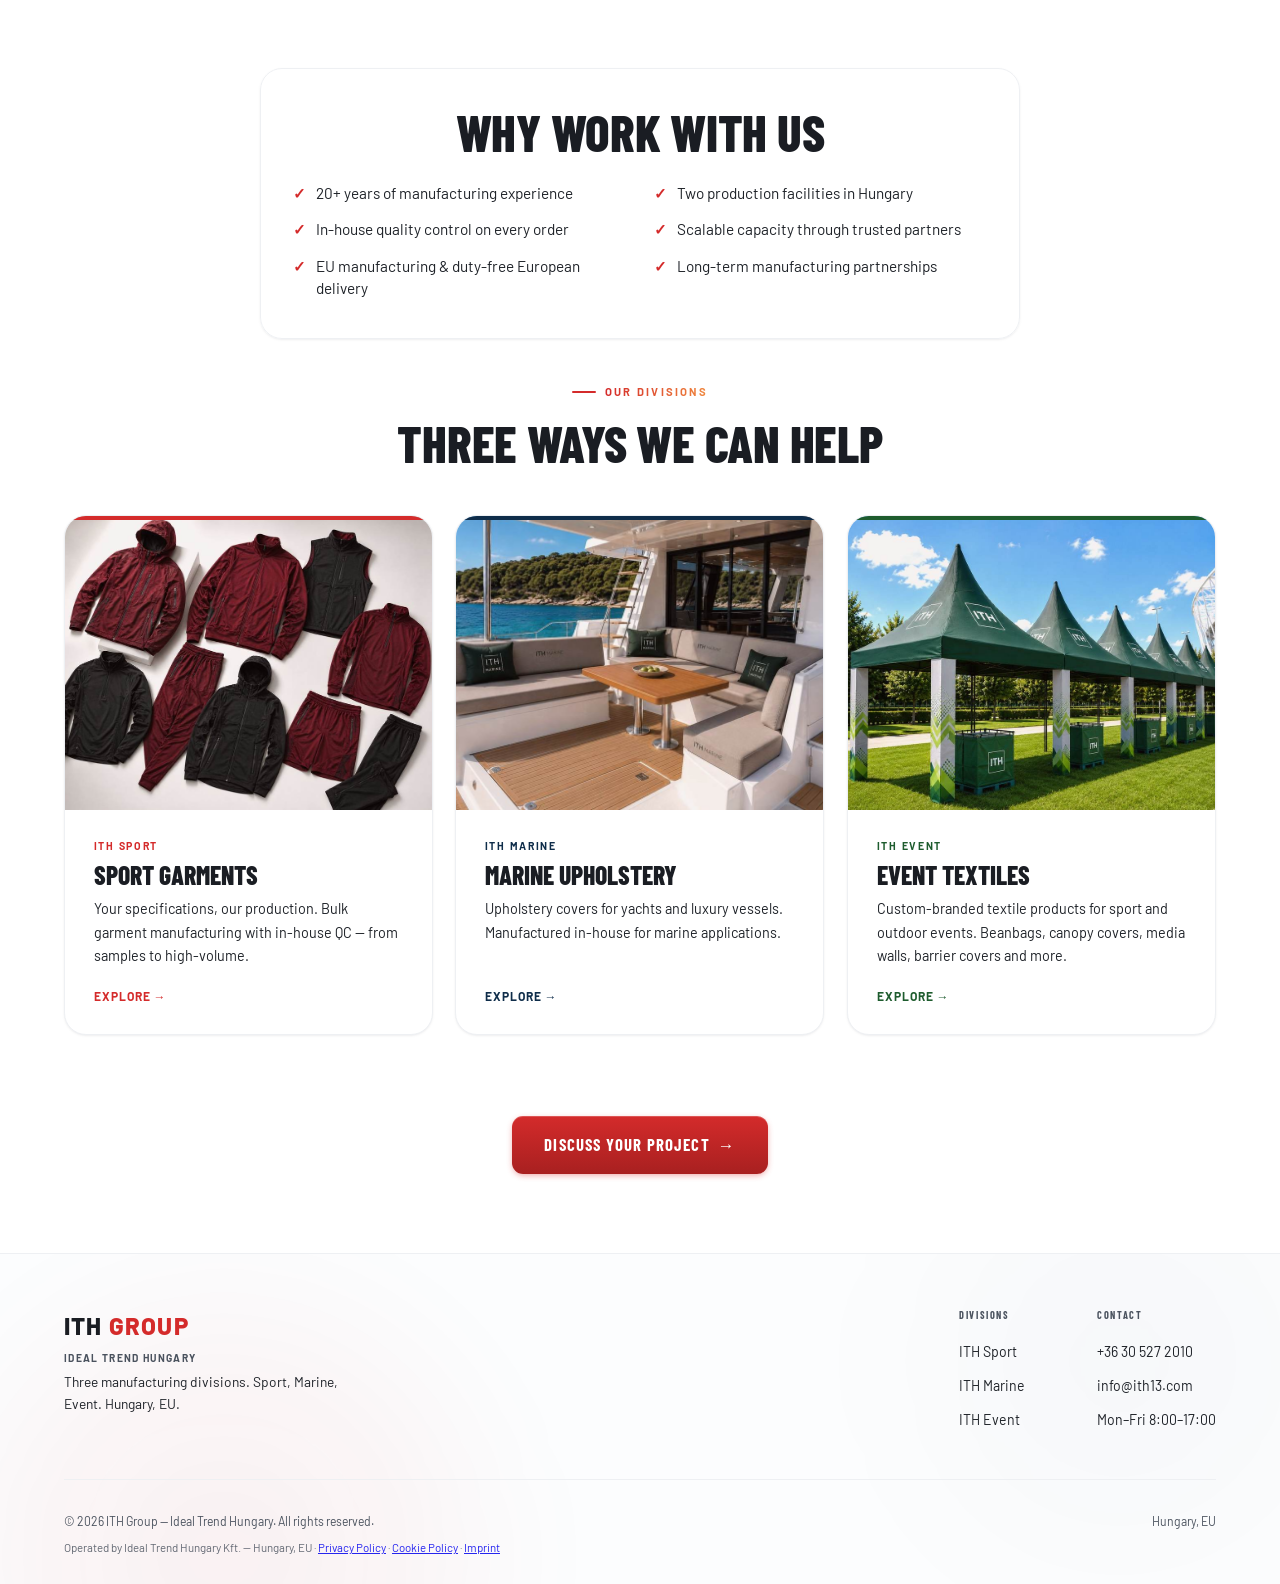
==== commit 8b664c7e: "Add files via upload" ====
--- a/index.html
+++ b/index.html
@@ -48,13 +48,15 @@
 <meta property="og:url" content="https://ith13.com/"/>
 <meta property="og:locale" content="en_GB"/>
 <meta property="og:locale:alternate" content="hu_HU"/>
-<meta property="og:image" content="https://ith13.com/og-image.PNG"/>
+<meta property="og:locale:alternate" content="de_DE"/>
+<meta property="og:locale:alternate" content="it_IT"/>
+<meta property="og:image" content="https://ith13.com/og-image.jpg"/>
 
 <!-- ── TWITTER / X CARD ── -->
 <meta name="twitter:card" content="summary_large_image"/>
 <meta name="twitter:title" content="ITH Group | Garment &amp; Textile Product Manufacturer"/>
 <meta name="twitter:description" content="Garments, marine upholstery covers and custom-branded event textile products, manufactured in Hungary for European B2B customers."/>
-<meta name="twitter:image" content="https://ith13.com/og-image.PNG"/>
+<meta name="twitter:image" content="https://ith13.com/og-image.jpg"/>
 
 <!-- ── FAVICON (inline SVG, no external file) ── -->
 <link rel="icon" href="data:image/svg+xml,%3Csvg xmlns='http://www.w3.org/2000/svg' viewBox='0 0 64 64'%3E%3Crect width='64' height='64' rx='12' fill='%23d42b2b'/%3E%3Ctext x='50%25' y='50%25' dominant-baseline='central' text-anchor='middle' font-family='Arial,sans-serif' font-weight='800' font-size='26' fill='white'%3EITH%3C/text%3E%3C/svg%3E"/>
@@ -77,7 +79,7 @@
     {"@type":"Place","name":"ITH Production — Zalaegerszeg","address":{"@type":"PostalAddress","addressLocality":"Zalaegerszeg","addressCountry":"HU"}},
     {"@type":"Place","name":"ITH Production — Békés","address":{"@type":"PostalAddress","addressLocality":"Békés","addressCountry":"HU"}}
   ],
-  "knowsLanguage":["en","hu"],
+  "knowsLanguage":["en","hu","de","it"],
   "makesOffer":[
     {"@type":"Offer","itemOffered":{"@type":"Service","name":"Contract garment manufacturing"}},
     {"@type":"Offer","itemOffered":{"@type":"Service","name":"Marine upholstery cover manufacturing"}},
@@ -86,13 +88,12 @@
 }
 </script>
 
-<link rel="preload" as="image" href="/images/photo-01.jpg" fetchpriority="high">
 <link rel="preconnect" href="https://fonts.googleapis.com"/>
 <link rel="preconnect" href="https://fonts.gstatic.com" crossorigin/>
 <link rel="dns-prefetch" href="https://www.googletagmanager.com"/>
 <link rel="dns-prefetch" href="https://www.clarity.ms"/>
-<link rel="preload" as="style" href="https://fonts.googleapis.com/css2?family=Barlow+Condensed:wght@400;600;700;800&family=Barlow:ital,wght@0,300;0,400;0,500;1,300&display=swap" onload="this.onload=null;this.rel='stylesheet'"/>
-<noscript><link rel="stylesheet" href="https://fonts.googleapis.com/css2?family=Barlow+Condensed:wght@400;600;700;800&family=Barlow:ital,wght@0,300;0,400;0,500;1,300&display=swap"/></noscript>
+<link rel="preload" as="style" href="https://fonts.googleapis.com/css2?family=Barlow+Condensed:wght@400;600;700;800&family=Barlow:wght@400;500&display=swap" onload="this.onload=null;this.rel='stylesheet'"/>
+<noscript><link rel="stylesheet" href="https://fonts.googleapis.com/css2?family=Barlow+Condensed:wght@400;600;700;800&family=Barlow:wght@400;500&display=swap"/></noscript>
 <style>
 *,*::before,*::after{box-sizing:border-box;margin:0;padding:0;}
 :root{color-scheme:light;}
@@ -111,8 +112,7 @@
   --accent:#d42b2b;--accent-dark:#a82020;--accent-soft:rgba(212,43,43,.08);
   --red:#d42b2b;--navy:#0f2d4a;--green:#1e5c2e;
   --ink:#1a1d23;--body:#1f2329;--muted:#4a525e;
-  --line:#eef0f3;--off:#fcfdfe;--white:#fff;
-  --panel:#fbfcfd;--panel-2:#f3f5f7;
+  --line:#eef0f3;--off:#fcfdfe;--panel-2:#f3f5f7;
   --nav-h:66px;
   --shadow-sm:0 1px 2px rgba(43,47,56,.03),0 1px 3px rgba(43,47,56,.05);
   --shadow-md:0 4px 10px -2px rgba(43,47,56,.05),0 12px 24px -8px rgba(43,47,56,.06);
@@ -122,6 +122,14 @@
   --ease:cubic-bezier(.22,.61,.36,1);
   --ease-out:cubic-bezier(.16,.84,.44,1);
 }
+
+/* ── ACCESSIBILITY: skip link + focus-visible ── */
+.skip-link{position:absolute;top:-40px;left:0;z-index:1000;background:var(--ink);color:#fff;
+  padding:.6rem 1rem;border-radius:0 0 var(--radius-sm) 0;font-family:'Barlow',sans-serif;
+  font-size:.85rem;font-weight:700;text-decoration:none;transition:top .2s var(--ease);}
+.skip-link:focus{top:0;}
+a:focus-visible,button:focus-visible,[tabindex]:focus-visible{outline:2px solid var(--accent);outline-offset:2px;}
+@media(prefers-reduced-motion:reduce){html{scroll-behavior:auto;}}
 
 /* ── ANIMATED GRADIENT BACKDROP ── */
 .aurora{position:absolute;inset:0;overflow:hidden;pointer-events:none;z-index:0;}
@@ -191,10 +199,6 @@
 .lang-menu .lb.on{background:var(--panel-2);}
 .lang-menu .lb .lang-name{flex:1;}
 .lang-menu .lb .lang-code{font-size:.66rem;font-weight:700;letter-spacing:.05em;color:var(--muted);}
-.lang-menu .lb.lang-disabled{cursor:not-allowed;opacity:.5;}
-.lang-menu .lb.lang-disabled:hover{background:none;}
-.lang-soon{font-size:.56rem;font-weight:700;letter-spacing:.03em;text-transform:uppercase;
-  color:var(--muted);background:var(--panel-2);padding:.15rem .4rem;border-radius:5px;}
 .quote-btn{position:relative;font-family:'Barlow',sans-serif;font-size:.74rem;font-weight:700;
   letter-spacing:.08em;text-transform:uppercase;color:#fff;
   background:linear-gradient(180deg,var(--accent),var(--accent-dark));
@@ -226,7 +230,6 @@
   letter-spacing:-.005em;line-height:.96;font-size:clamp(2rem,4vw,3.3rem);color:var(--ink);}
 .h2 .ot{-webkit-text-stroke:1.5px var(--accent);color:transparent;}
 .body-t{font-size:1.08rem;line-height:1.8;color:var(--body);font-weight:450;}
-.lead{font-size:1.12rem;line-height:1.7;color:var(--body);}
 
 /* ── BUTTONS ── */
 .btn{position:relative;display:inline-flex;align-items:center;gap:.5rem;font-family:'Barlow Condensed',sans-serif;
@@ -260,7 +263,6 @@
 .hero-left>*:nth-child(3){animation-delay:.22s;}
 .hero-left>*:nth-child(4){animation-delay:.3s;}
 @keyframes fadeUp{from{opacity:0;transform:translateY(26px);}to{opacity:1;transform:translateY(0);}}
-@keyframes fadeScale{from{opacity:0;transform:scale(.96);}to{opacity:1;transform:scale(1);}}
 
 /* ── DIVISION INTRO (single photo + text) ── */
 .intro{max-width:1500px;margin:0 auto;padding:7vh 5vw;display:grid;grid-template-columns:1fr 1fr;gap:clamp(2rem,5vw,5rem);align-items:center;}
@@ -492,8 +494,6 @@
 /* GDPR consent + privacy modal */
 .form-consent-note{margin:.2rem 0 1rem;font-size:.8rem;color:var(--muted);line-height:1.45;text-align:center;}
 .form-consent-note a{color:var(--accent);text-decoration:underline;cursor:pointer;}
-.form-consent input{margin-top:.2rem;width:16px;height:16px;flex-shrink:0;accent-color:var(--accent);cursor:pointer;}
-.form-consent a{color:var(--accent);text-decoration:underline;cursor:pointer;}
 .privacy-link{cursor:pointer;}
 .privacy-link:hover{color:var(--accent);}
 .privacy-overlay{position:fixed;inset:0;z-index:950;display:none;background:rgba(43,47,56,.45);
@@ -533,9 +533,8 @@
 /* ── REVEAL ── */
 .reveal{opacity:0;transform:translateY(32px);transition:opacity .8s var(--ease),transform .8s var(--ease);}
 .reveal.in{opacity:1;transform:translateY(0);}
-.reveal.d1{transition-delay:.09s;}.reveal.d2{transition-delay:.18s;}.reveal.d3{transition-delay:.27s;}
-@media(prefers-reduced-motion:reduce){.reveal{opacity:1;transform:none;transition:none;}
-  .hero-left>*,.group-hero-content>*,.hero-right,.aurora::before,.aurora::after{animation:none;}}
+.reveal.d1{transition-delay:.09s;}.reveal.d2{transition-delay:.18s;}@media(prefers-reduced-motion:reduce){.reveal{opacity:1;transform:none;transition:none;}
+  .hero-left>*,.group-hero-content>*,.aurora::before,.aurora::after{animation:none;}}
 
 /* ── RESPONSIVE ── */
 @media(min-width:1600px){
@@ -657,6 +656,8 @@
 </head>
 <body>
 
+<a href="#main-content" class="skip-link">Skip to main content</a>
+
 <!-- CINEMATIC PAGE-TRANSITION CURTAIN (v4) -->
 <div class="curtain" id="curtain"><span class="curtain-mark" id="curtain-mark">ITH</span></div>
 
@@ -664,7 +665,7 @@
 <canvas class="fabric-bg" id="fabric-bg" aria-hidden="true"></canvas>
 
 <!-- PRIVACY POLICY OVERLAY -->
-<div class="privacy-overlay" id="privacy-overlay">
+<div class="privacy-overlay" id="privacy-overlay" role="dialog" aria-modal="true" aria-labelledby="privacy-content-h2">
   <div class="privacy-box">
     <button class="privacy-close" id="privacy-close" aria-label="Close">✕</button>
     <div id="privacy-content"></div>
@@ -678,7 +679,7 @@
 </div>
 
 <!-- IMPRINT / IMPRESSZUM OVERLAY -->
-<div class="privacy-overlay" id="imprint-overlay">
+<div class="privacy-overlay" id="imprint-overlay" role="dialog" aria-modal="true" aria-labelledby="imprint-content-h2">
   <div class="privacy-box">
     <button class="privacy-close" id="imprint-close" aria-label="Close">✕</button>
     <div id="imprint-content"></div>
@@ -686,7 +687,7 @@
 </div>
 
 <!-- COOKIE POLICY OVERLAY -->
-<div class="privacy-overlay" id="cookie-overlay">
+<div class="privacy-overlay" id="cookie-overlay" role="dialog" aria-modal="true" aria-labelledby="cookie-content-h2">
   <div class="privacy-box">
     <button class="privacy-close" id="cookie-close" aria-label="Close">✕</button>
     <div id="cookie-content"></div>
@@ -731,7 +732,7 @@
     </div>
     <div class="nav-right">
       <div class="lang-sw" id="lang-sw">
-        <button class="lang-trigger" id="lang-trigger" type="button" aria-haspopup="listbox" aria-expanded="false" aria-controls="lang-menu">
+        <button class="lang-trigger" id="lang-trigger" type="button" aria-haspopup="listbox" aria-expanded="false" aria-controls="lang-menu" aria-label="Select language">
           <span class="lang-current">EN</span>
           <svg class="lang-chevron" width="9" height="6" viewBox="0 0 9 6" fill="none" aria-hidden="true"><path d="M1 1l3.5 3.5L8 1" stroke="currentColor" stroke-width="1.4" stroke-linecap="round" stroke-linejoin="round"/></svg>
         </button>
@@ -739,7 +740,7 @@
           <button class="lb on" data-lang="en" role="option" aria-selected="true"><span class="lang-name">English</span><span class="lang-code">EN</span></button>
           <button class="lb" data-lang="hu" role="option" aria-selected="false"><span class="lang-name">Magyar</span><span class="lang-code">HU</span></button>
           <button class="lb" data-lang="de" role="option" aria-selected="false"><span class="lang-name">Deutsch</span><span class="lang-code">DE</span></button>
-          <button class="lb lang-disabled" type="button" disabled aria-disabled="true" role="option"><span class="lang-name">Italiano</span><span class="lang-code">IT</span><span class="lang-soon">Coming soon</span></button>
+          <button class="lb" data-lang="it" role="option" aria-selected="false"><span class="lang-name">Italiano</span><span class="lang-code">IT</span></button>
         </div>
       </div>
       <button class="quote-btn" id="nav-quote" data-scroll="contact" data-t="nav_cta">Get a Quote</button>
@@ -747,7 +748,7 @@
   </div>
 </nav>
 
-<main>
+<main id="main-content">
 <!-- ════════ GROUP OVERVIEW ════════ -->
 <div id="div-group" class="div-section on">
 
@@ -859,7 +860,7 @@
       <span data-t="f_copy">© {YEAR} ITH Group — Ideal Trend Hungary. All rights reserved.</span>
       <span>Hungary, EU</span>
     </div>
-    <div class="footer-imprint"><span data-t="f_imprint">Operated by Ideal Trend Hungary Kft. — Hungary, EU</span> · <a class="privacy-link" data-privacy data-t="f_privacy">Privacy Policy</a> · <a class="privacy-link" data-cookie data-t="f_cookie">Cookie Policy</a> · <a class="privacy-link" data-imprint data-t="f_imprintlink">Imprint</a></div>
+    <div class="footer-imprint"><span data-t="f_imprint">Operated by Ideal Trend Hungary Kft. — Hungary, EU</span> · <a class="privacy-link" href="#" data-privacy data-t="f_privacy">Privacy Policy</a> · <a class="privacy-link" href="#" data-cookie data-t="f_cookie">Cookie Policy</a> · <a class="privacy-link" href="#" data-imprint data-t="f_imprintlink">Imprint</a></div>
     </div>
   </footer>
 </div>
@@ -948,33 +949,30 @@
       <div class="form-card reveal d1">
         <form data-division="sport">
           <div class="form-row">
-            <div class="form-group"><label data-t="f_fname">First Name</label><input type="text" name="first_name" required/></div>
-            <div class="form-group"><label data-t="f_lname">Last Name</label><input type="text" name="last_name" required/></div>
+            <div class="form-group"><label data-t="f_fname" for="sport-first_name">First Name</label><input id="sport-first_name" type="text" name="first_name" autocomplete="given-name" required/></div>
+            <div class="form-group"><label data-t="f_lname" for="sport-last_name">Last Name</label><input id="sport-last_name" type="text" name="last_name" autocomplete="family-name" required/></div>
           </div>
-          <div class="form-group"><label data-t="f_company">Company / Brand</label><input type="text" name="company"/></div>
-          <div class="form-group"><label data-t="f_email">Email Address</label><input type="email" name="email" required/></div>
-          <div class="form-group"><label data-t="f_garment">Garment Type</label>
-            <select name="garment_type"><option value="" data-t="f_sel">Select...</option>
+          <div class="form-group"><label data-t="f_company" for="sport-company">Company / Brand</label><input id="sport-company" type="text" name="company" autocomplete="organization"/></div>
+          <div class="form-group"><label data-t="f_email" for="sport-email">Email Address</label><input id="sport-email" type="email" name="email" autocomplete="email" required/></div>
+          <div class="form-group"><label data-t="f_garment" for="sport-garment_type">Garment Type</label><select id="sport-garment_type" name="garment_type"><option value="" data-t="f_sel">Select...</option>
               <option data-t="fg1">Shirts / Blouses</option><option data-t="fg2">Trousers / Bottoms</option>
               <option data-t="fg3">Outerwear / Jackets</option><option data-t="fg4">Dresses / Skirts</option>
               <option data-t="fg5">Sportswear / Activewear</option><option data-t="fg7">Other</option>
             </select>
           </div>
           <div class="form-row">
-            <div class="form-group"><label data-t="f_qty">Estimated Quantity</label>
-              <select name="quantity"><option value="" data-t="f_selq">Select range...</option>
+            <div class="form-group"><label data-t="f_qty" for="sport-quantity">Estimated Quantity</label><select id="sport-quantity" name="quantity"><option value="" data-t="f_selq">Select range...</option>
                 <option>500–1,000 units</option><option>1,000–5,000 units</option>
                 <option>5,000–10,000 units</option><option>10,000+ units</option></select>
             </div>
-            <div class="form-group"><label data-t="f_freq">Order Frequency</label>
-              <select name="frequency"><option value="" data-t="f_selfreq">Select...</option>
+            <div class="form-group"><label data-t="f_freq" for="sport-frequency">Order Frequency</label><select id="sport-frequency" name="frequency"><option value="" data-t="f_selfreq">Select...</option>
                 <option data-t="fq1">One-off</option>
                 <option data-t="fq2">Seasonal (2–4× per year)</option>
                 <option data-t="fq3">Monthly</option>
                 <option data-t="fq4">Ongoing / Not sure yet</option></select>
             </div>
           </div>
-          <div class="form-group"><label data-t="f_msg">Message</label><textarea name="message"></textarea></div>
+          <div class="form-group"><label data-t="f_msg" for="sport-message">Message</label><textarea id="sport-message" name="message"></textarea></div>
           <p class="form-consent-note"><span class="consent-text"></span></p>
           <button type="submit" class="btn btn-red" style="width:100%;justify-content:center;" data-t="f_submit">Send Enquiry →</button>
         </form>
@@ -1000,7 +998,7 @@
       </div>
     </div>
     <div class="footer-bottom"><span data-t="f_copy">© {YEAR} ITH Group — Ideal Trend Hungary.</span><span data-t="nav_sport">ITH Sport</span></div>
-    <div class="footer-imprint"><span data-t="f_imprint">Operated by Ideal Trend Hungary Kft. — Hungary, EU</span> · <a class="privacy-link" data-privacy data-t="f_privacy">Privacy Policy</a> · <a class="privacy-link" data-cookie data-t="f_cookie">Cookie Policy</a> · <a class="privacy-link" data-imprint data-t="f_imprintlink">Imprint</a></div>
+    <div class="footer-imprint"><span data-t="f_imprint">Operated by Ideal Trend Hungary Kft. — Hungary, EU</span> · <a class="privacy-link" href="#" data-privacy data-t="f_privacy">Privacy Policy</a> · <a class="privacy-link" href="#" data-cookie data-t="f_cookie">Cookie Policy</a> · <a class="privacy-link" href="#" data-imprint data-t="f_imprintlink">Imprint</a></div>
     </div>
   </footer>
 </div>
@@ -1083,39 +1081,35 @@
       <div class="form-card reveal d1">
         <form data-division="marine">
           <div class="form-row">
-            <div class="form-group"><label data-t="f_fname">First Name</label><input type="text" name="first_name" required/></div>
-            <div class="form-group"><label data-t="f_lname">Last Name</label><input type="text" name="last_name" required/></div>
+            <div class="form-group"><label data-t="f_fname" for="marine-first_name">First Name</label><input id="marine-first_name" type="text" name="first_name" autocomplete="given-name" required/></div>
+            <div class="form-group"><label data-t="f_lname" for="marine-last_name">Last Name</label><input id="marine-last_name" type="text" name="last_name" autocomplete="family-name" required/></div>
           </div>
-          <div class="form-group"><label data-t="f_company">Company / Name</label><input type="text" name="company"/></div>
-          <div class="form-group"><label data-t="f_email">Email Address</label><input type="email" name="email" required/></div>
-          <div class="form-group"><label data-t="mr_f_vessel">Vessel Type</label><input type="text" name="vessel" placeholder="e.g. Catamaran 44ft"/></div>
-          <div class="form-group"><label data-t="mr_f_count">Number of Vessels</label>
-            <select name="vessel_count"><option value="" data-t="f_sel">Select...</option>
+          <div class="form-group"><label data-t="f_company" for="marine-company">Company / Name</label><input id="marine-company" type="text" name="company" autocomplete="organization"/></div>
+          <div class="form-group"><label data-t="f_email" for="marine-email">Email Address</label><input id="marine-email" type="email" name="email" autocomplete="email" required/></div>
+          <div class="form-group"><label data-t="mr_f_vessel" for="marine-vessel">Vessel Type</label><input id="marine-vessel" type="text" name="vessel" placeholder="e.g. Catamaran 44ft"/></div>
+          <div class="form-group"><label data-t="mr_f_count" for="marine-vessel_count">Number of Vessels</label><select id="marine-vessel_count" name="vessel_count"><option value="" data-t="f_sel">Select...</option>
               <option>1</option><option>2</option><option>3</option><option>4</option><option>5</option>
               <option>6–10</option><option>11–20</option><option>21+</option></select>
           </div>
-          <div class="form-group"><label data-t="mr_f_work">Work Required</label>
-            <select name="work"><option value="" data-t="f_sel">Select...</option>
+          <div class="form-group"><label data-t="mr_f_work" for="marine-work">Work Required</label><select id="marine-work" name="work"><option value="" data-t="f_sel">Select...</option>
               <option data-t="mr_w1">Textile replacement only</option>
               <option data-t="mr_w2">Cover replacement and foam repair in damaged areas</option>
               <option data-t="mr_w3">Full Foam Replacement</option></select>
           </div>
-          <div class="form-group"><label data-t="mr_f_cycle">Replacement Cycle</label>
-            <select name="cycle"><option value="" data-t="f_sel">Select...</option>
+          <div class="form-group"><label data-t="mr_f_cycle" for="marine-cycle">Replacement Cycle</label><select id="marine-cycle" name="cycle"><option value="" data-t="f_sel">Select...</option>
               <option data-t="mr_c1">One-time</option>
               <option data-t="mr_c2">Every year</option>
               <option data-t="mr_c3">Every 2 years</option>
               <option data-t="mr_c4">Every 3 years</option>
               <option data-t="mr_c5">As needed</option></select>
           </div>
-          <div class="form-group"><label data-t="mr_f_rollout">Fleet Rollout (if multiple vessels)</label>
-            <select name="rollout"><option value="" data-t="f_seln">Not applicable / single vessel</option>
+          <div class="form-group"><label data-t="mr_f_rollout" for="marine-rollout">Fleet Rollout (if multiple vessels)</label><select id="marine-rollout" name="rollout"><option value="" data-t="f_seln">Not applicable / single vessel</option>
               <option data-t="mr_r1">All vessels at once</option>
               <option data-t="mr_r2">Phased over one off-season</option>
               <option data-t="mr_r3">Phased over two years</option>
               <option data-t="mr_r4">Random, as condition requires</option></select>
           </div>
-          <div class="form-group"><label data-t="f_msg">Message</label><textarea name="message"></textarea></div>
+          <div class="form-group"><label data-t="f_msg" for="marine-message">Message</label><textarea id="marine-message" name="message"></textarea></div>
           <p class="form-consent-note"><span class="consent-text"></span></p>
           <button type="submit" class="btn btn-red" style="width:100%;justify-content:center;" data-t="f_submit">Send Enquiry →</button>
         </form>
@@ -1141,7 +1135,7 @@
       </div>
     </div>
     <div class="footer-bottom"><span data-t="f_copy">© {YEAR} ITH Group — Ideal Trend Hungary.</span><span data-t="nav_marine">ITH Marine</span></div>
-    <div class="footer-imprint"><span data-t="f_imprint">Operated by Ideal Trend Hungary Kft. — Hungary, EU</span> · <a class="privacy-link" data-privacy data-t="f_privacy">Privacy Policy</a> · <a class="privacy-link" data-cookie data-t="f_cookie">Cookie Policy</a> · <a class="privacy-link" data-imprint data-t="f_imprintlink">Imprint</a></div>
+    <div class="footer-imprint"><span data-t="f_imprint">Operated by Ideal Trend Hungary Kft. — Hungary, EU</span> · <a class="privacy-link" href="#" data-privacy data-t="f_privacy">Privacy Policy</a> · <a class="privacy-link" href="#" data-cookie data-t="f_cookie">Cookie Policy</a> · <a class="privacy-link" href="#" data-imprint data-t="f_imprintlink">Imprint</a></div>
     </div>
   </footer>
 </div>
@@ -1224,31 +1218,28 @@
       <div class="form-card reveal d1">
         <form data-division="event">
           <div class="form-row">
-            <div class="form-group"><label data-t="f_fname">First Name</label><input type="text" name="first_name" required/></div>
-            <div class="form-group"><label data-t="f_lname">Last Name</label><input type="text" name="last_name" required/></div>
+            <div class="form-group"><label data-t="f_fname" for="event-first_name">First Name</label><input id="event-first_name" type="text" name="first_name" autocomplete="given-name" required/></div>
+            <div class="form-group"><label data-t="f_lname" for="event-last_name">Last Name</label><input id="event-last_name" type="text" name="last_name" autocomplete="family-name" required/></div>
           </div>
-          <div class="form-group"><label data-t="f_company">Company / Organisation</label><input type="text" name="company"/></div>
-          <div class="form-group"><label data-t="f_email">Email Address</label><input type="email" name="email" required/></div>
-          <div class="form-group"><label data-t="ev_f_type">Event Type</label><input type="text" name="event_type" placeholder="e.g. Running race, Festival"/></div>
-          <div class="form-group"><label data-t="ev_f_order">Order Type</label>
-            <select name="order_type"><option value="" data-t="f_sel">Select...</option>
+          <div class="form-group"><label data-t="f_company" for="event-company">Company / Organisation</label><input id="event-company" type="text" name="company" autocomplete="organization"/></div>
+          <div class="form-group"><label data-t="f_email" for="event-email">Email Address</label><input id="event-email" type="email" name="email" autocomplete="email" required/></div>
+          <div class="form-group"><label data-t="ev_f_type" for="event-event_type">Event Type</label><input id="event-event_type" type="text" name="event_type" placeholder="e.g. Running race, Festival"/></div>
+          <div class="form-group"><label data-t="ev_f_order" for="event-order_type">Order Type</label><select id="event-order_type" name="order_type"><option value="" data-t="f_sel">Select...</option>
               <option data-t="ev_ot1">Single product</option>
               <option data-t="ev_ot2">Complex order (multiple products)</option></select>
           </div>
-          <div class="form-group"><label data-t="ev_f_products">Product (for a single-product order)</label>
-            <select name="products"><option value="" data-t="f_sel">Select...</option>
+          <div class="form-group"><label data-t="ev_f_products" for="event-products">Product (for a single-product order)</label><select id="event-products" name="products"><option value="" data-t="f_sel">Select...</option>
               <option data-t="ev_o1">Seating / Beanbags</option><option data-t="ev_o2">Tent Covers / Canopies</option>
               <option data-t="ev_o3">Crowd Barrier Covers</option><option data-t="ev_o4">Sunbeds / Cushions</option>
               <option data-t="ev_o5">Pillows</option><option data-t="ev_o6">Other (describe in message)</option></select>
           </div>
-          <div class="form-group"><label data-t="ev_f_freq">How Often</label>
-            <select name="frequency"><option value="" data-t="f_sel">Select...</option>
+          <div class="form-group"><label data-t="ev_f_freq" for="event-frequency">How Often</label><select id="event-frequency" name="frequency"><option value="" data-t="f_sel">Select...</option>
               <option data-t="ev_fq1">One-time big event</option>
               <option data-t="ev_fq2">Smaller events, weekly</option>
               <option data-t="ev_fq3">2–4 big events per year</option>
               <option data-t="ev_fq4">Other (describe in message)</option></select>
           </div>
-          <div class="form-group"><label data-t="f_msg">Message</label><textarea name="message"></textarea></div>
+          <div class="form-group"><label data-t="f_msg" for="event-message">Message</label><textarea id="event-message" name="message"></textarea></div>
           <p class="form-consent-note"><span class="consent-text"></span></p>
           <button type="submit" class="btn btn-red" style="width:100%;justify-content:center;" data-t="f_submit">Send Enquiry →</button>
         </form>
@@ -1274,16 +1265,43 @@
       </div>
     </div>
     <div class="footer-bottom"><span data-t="f_copy">© {YEAR} ITH Group — Ideal Trend Hungary.</span><span data-t="nav_event">ITH Event</span></div>
-    <div class="footer-imprint"><span data-t="f_imprint">Operated by Ideal Trend Hungary Kft. — Hungary, EU</span> · <a class="privacy-link" data-privacy data-t="f_privacy">Privacy Policy</a> · <a class="privacy-link" data-cookie data-t="f_cookie">Cookie Policy</a> · <a class="privacy-link" data-imprint data-t="f_imprintlink">Imprint</a></div>
+    <div class="footer-imprint"><span data-t="f_imprint">Operated by Ideal Trend Hungary Kft. — Hungary, EU</span> · <a class="privacy-link" href="#" data-privacy data-t="f_privacy">Privacy Policy</a> · <a class="privacy-link" href="#" data-cookie data-t="f_cookie">Cookie Policy</a> · <a class="privacy-link" href="#" data-imprint data-t="f_imprintlink">Imprint</a></div>
     </div>
   </footer>
 </div>
 </main>
 
-<div class="toast" id="toast"></div>
+<div class="toast" id="toast" role="status" aria-live="polite"></div>
 
 <script>
 var cur='group', lang='en';
+var SUPPORTED_LANGS=['en','hu','de','it'];
+var LANG_STORAGE_KEY='ith-language';
+function getSavedLang(){
+  try{
+    var v=localStorage.getItem(LANG_STORAGE_KEY);
+    if(v&&SUPPORTED_LANGS.indexOf(v)>-1)return v;
+    if(v){try{localStorage.removeItem(LANG_STORAGE_KEY);}catch(e2){}}
+  }catch(e){}
+  return null;
+}
+function saveLang(l){
+  try{localStorage.setItem(LANG_STORAGE_KEY,l);}catch(e){}
+}
+function detectBrowserLang(){
+  try{
+    var langs=(navigator.languages&&navigator.languages.length)?navigator.languages:[navigator.language||''];
+    for(var i=0;i<langs.length;i++){
+      var primary=(langs[i]||'').split(/[-_]/)[0].toLowerCase();
+      if(SUPPORTED_LANGS.indexOf(primary)>-1)return primary;
+    }
+  }catch(e){}
+  return 'en';
+}
+function pickInitialLang(){
+  var saved=getSavedLang();
+  return saved||detectBrowserLang();
+}
 var ACCENT={group:{a:'#d42b2b',b:'#a82020'},sport:{a:'#d42b2b',b:'#a82020'},marine:{a:'#0f2d4a',b:'#091e33'},event:{a:'#1e5c2e',b:'#154020'}};
 var LOGO={group:'Group',sport:'Sport',marine:'Marine',event:'Event'};
 
@@ -1397,7 +1415,7 @@
   }
   if(hasGo) go(el.dataset.go);
   if(hasScroll) scrollToSection(el.dataset.scroll);
-  if('lang' in el.dataset) setLang(el.dataset.lang);
+  if('lang' in el.dataset){setLang(el.dataset.lang);saveLang(el.dataset.lang);}
 });
 document.addEventListener('submit',function(e){e.preventDefault();if(e.target.tagName==='FORM')submitForm(e.target);});
 
@@ -1683,14 +1701,22 @@
     ev_f_products:'Termék (egytermékes rendeléshez)',ev_o1:'Babzsákok / Ülőbútorok',ev_o2:'Sátorponyva / Árnyékolók',ev_o3:'Csőkordonhuzat',ev_o4:'Napágyhuzatok / Párnák',ev_o5:'Díszpárnák',ev_o6:'Egyéb (írja le az üzenetben)',
     ev_f_freq:'Milyen gyakran',ev_fq1:'Egyszeri nagy rendezvény',ev_fq2:'Kisebb rendezvények, hetente',ev_fq3:'Évi 2–4 nagy rendezvény',ev_fq4:'Egyéb (írja le az üzenetben)',
     ev_footer:'Márkázott textil sport- és szabadtéri rendezvényekre. Magyarország.'
+  },
+  it:{
+    g_badge:'Produzione di Capi di Abbigliamento e Articoli Tessili · Ungheria, EU',g_name_sub:'ITH Group — Sport · Marine · Event',g_scroll:'Scorri',nav_overview:'Panoramica',nav_sport:'ITH Sport',nav_marine:'ITH Marine',nav_event:'ITH Event',nav_cta:'Richiedi un preventivo',g_tag:'Ideal Trend Hungary — Gruppo Manifatturiero',g_discuss:'Parliamo del tuo progetto',ch_title:'Con quale divisione possiamo aiutarti?',ch_sub:'Scegli una divisione per aprire il relativo modulo di richiesta.',ch_go:'Inizia la richiesta →',g_sub:'Tre divisioni produttive specializzate. Un partner europeo affidabile. Capi di abbigliamento, rivestimenti nautici e articoli tessili personalizzati per eventi — prodotti in Ungheria.',g_wwa_label:'Chi Siamo',g_wwa_h2:'Due Decenni di',g_wwa_h2b:'Esperienza nel Settore Tessile',g_wwa_p1:"Da oltre vent'anni Ideal Trend Hungary produce capi di abbigliamento e altri articoli tessili finiti. Con due stabilimenti produttivi in Ungheria e tre divisioni specializzate, serviamo clienti in tutta Europa.",g_wwa_p2:'Qualità e precisione sono al centro del nostro lavoro. I nostri team interni si occupano delle fasi di produzione determinanti per la qualità, mentre partner produttivi affidabili ci permettono di ampliare la capacità produttiva. Questo ci consente di garantire una produzione affidabile anche per grandi ordini e scadenze ravvicinate.',g_wwa_p3:"In quanto produttore con sede nell\'UE, offriamo spedizioni rapide e senza dazi doganali, oltre a partnership produttive basate sulla collaborazione a lungo termine.",g_div_label:'Le Nostre Divisioni',g_div_h2:'Tre Modi in Cui Possiamo Aiutarti',why_h2:'Perché Lavorare Con Noi',why_1:'Oltre 20 anni di esperienza produttiva',why_2:'Due stabilimenti produttivi in Ungheria',why_3:'Controllo qualità interno su ogni ordine',why_4:'Capacità scalabile grazie a partner affidabili',why_5:"Produzione nell\'UE e consegna europea senza dazi",why_6:'Partnership produttive a lungo termine',g_footer_tag:'Tre divisioni produttive. Sport, Marine, Event. Ungheria, EU.',s_years:'Anni di Esperienza',s_facilities:'Stabilimenti',s_divs:'Divisioni',s_based:"Sede nell'UE",
+    f_divisions:'Divisioni',f_contact:'Contatti',f_hours:'Lun–Ven 8:00–17:00',f_copy:'© {YEAR} ITH Group — Ideal Trend Hungary. Tutti i diritti riservati.',f_imprint:'Gestito da Ideal Trend Hungary Kft. — Ungheria, EU',f_privacy:'Informativa sulla privacy',f_cookie:'Cookie Policy',f_imprintlink:'Informazioni legali',f_consent:'Inviando questo modulo, accetti che i tuoi dati siano utilizzati per rispondere alla tua richiesta, in conformità alla nostra Informativa sulla privacy.',f_consent_err:"Accetta l'Informativa sulla privacy per continuare.",dc_sport_title:'Abbigliamento Sportivo',dc_sport_desc:'Le tue specifiche, la nostra produzione. Produzione di abbigliamento in grandi quantità con controllo qualità interno — dai campioni alla produzione ad alto volume.',dc_marine_title:'Tappezzeria Nautica',dc_marine_desc:'Rivestimenti per yacht e imbarcazioni di lusso. Realizzati internamente per applicazioni nautiche.',dc_event_title:'Articoli Tessili per Eventi',dc_event_desc:"Articoli tessili personalizzati per eventi sportivi e all'aperto. Pouf, coperture per gazebo, pareti grafiche, rivestimenti per transenne e altro ancora.",dc_explore:'Scopri di più →',srv_eyebrow:'Cosa Facciamo',gal_eyebrow:'I Nostri Lavori',con_eyebrow:'Contattaci',port_eyebrow:'I Nostri Lavori',btn_quote:'Richiedi un Preventivo →',btn_services:'I Nostri Servizi',con_fac_lbl:'Stabilimenti',con_fac:'Zalaegerszeg e Békés, Ungheria — EU',con_tel:'Telefono',con_hrs_lbl:'Orari di Apertura',con_hrs:'Lun–Ven, 8:00–17:00 CET',f_fname:'Nome',f_lname:'Cognome',f_company:'Azienda / Marchio',f_email:'Indirizzo E-mail',f_garment:'Tipo di Capo',f_sel:"Seleziona un'opzione...",fg1:'Camicie / Bluse',fg2:'Pantaloni / Capi Inferiori',fg3:'Capispalla / Giacche',fg4:'Abiti / Gonne',fg5:'Abbigliamento Sportivo / Tecnico',fg7:'Altro',f_qty:'Quantità Stimata',f_selq:'Seleziona un intervallo...',f_freq:'Frequenza degli Ordini',f_selfreq:"Seleziona un'opzione...",fq1:'Ordine Singolo',fq2:"Stagionale (2–4 volte l'anno)",fq3:'Mensile',fq4:'Continuativo / Non ancora deciso',f_msg:'Messaggio',f_submit:'Invia Richiesta →',
+    sp_label:'Produttore Europeo di Abbigliamento Conto Terzi — Ungheria · EU',sp_h1_1:'Precisione',sp_h1_2:'Abbigliamento',sp_h1_3:'Manifattura',sp_home_sub:'Realizziamo capi di alta qualità su larga scala per marchi internazionali, rivenditori e società di sourcing. Il cliente fornisce le specifiche tecniche; noi garantiamo una qualità costante, nei tempi concordati.',sp_about_eyebrow:'Chi è ITH Sport',sp_about_h2:'Fondati su Precisione',sp_about_h2b:'e Affidabilità',sp_about_p1:'ITH Sport è la divisione di produzione di abbigliamento di Ideal Trend Hungary. Realizziamo capi su larga scala per marchi internazionali, rivenditori e società di sourcing, in ogni categoria di prodotto.',sp_about_p2:'I nostri due stabilimenti di Zalaegerszeg e Békés costituiscono il cuore della produzione, con tutte le fasi principali svolte internamente sotto stretto controllo qualità. Quando i volumi lo richiedono, partner affidabili ci permettono di ampliare ulteriormente la capacità produttiva, garantendo il rispetto di grandi ordini e scadenze più ravvicinate senza compromessi.',sp_p1n:'Qualità e Precisione al Primo Posto',sp_p1d:'Standard rigorosi in ogni fase — dal taglio al controllo finale.',sp_p2n:'Capacità Produttiva Scalabile',sp_p2d:'Produzione interna nei nostri due stabilimenti, con partner affidabili per ampliare ulteriormente la capacità quando i volumi lo richiedono.',sp_p3n:"Sede nell'UE, Consegna Senza Dazi",sp_p3d:'Spedizioni rapide in tutta Europa senza dazi doganali — un vantaggio concreto per i marchi europei.',sp_srv_h1:'Capacità Produttive',sp_srv_sub:'Produzione completa di abbigliamento per marchi, con materiali forniti dal cliente o approvvigionati da ITH, in base alle specifiche fornite — da un singolo modello a programmi ad alto volume.',sp_s1n:'Cut, Make & Trim (CMT)',sp_s1d:'Il cliente fornisce il tessuto e le specifiche — noi ci occupiamo di taglio, cucitura e finitura.',sp_s2n:'Ordini in Serie e Grandi Volumi',sp_s2d:'Pensata per i grandi volumi. I nostri stabilimenti gestiscono produzioni su larga scala mantenendo una qualità costante.',sp_s3n:'Applicazione Loghi e Dettagli Personalizzati',sp_s3d:'Ricamo, stampa transfer, posizionamento loghi e altri dettagli personalizzati secondo le specifiche tecniche.',sp_s4n:'Controllo Qualità',sp_s4d:'Controlli in linea e di fine produzione in ogni fase. Report di ispezione disponibili su richiesta.',sp_s5n:'Ottimizzazione dei Cartamodelli',sp_s5d:"Modifiche per migliorare la vestibilità e l'efficienza produttiva prima dell'avvio della produzione.",sp_s6n:'Pronto per Imballaggio e Spedizione',sp_s6d:"Imballaggio e preparazione pronti per l'esportazione, affinché la merce arrivi esattamente come richiesto.",port_h2:'I Capi che Realizziamo',samples_note_sport:'Le immagini sono a scopo illustrativo e mostrano le tipologie di prodotti che possiamo realizzare. La produzione effettiva si basa sempre sulle specifiche fornite dal cliente.',samples_note_marine:'Le immagini sono a scopo illustrativo e mostrano possibili design per i rivestimenti nautici che possiamo realizzare. La produzione effettiva si basa sempre sul campione e sulle specifiche forniti dal cliente.',samples_note_event:'Le immagini sono a scopo illustrativo e mostrano possibili design per i prodotti evento che possiamo realizzare. La produzione effettiva si basa sui file grafici, sulle specifiche e sulle esigenze di identità visiva del cliente. Possiamo approvvigionare i materiali su richiesta, e lavoriamo anche con materiali forniti dal cliente.',sp_con_h2:'Parliamo del Tuo Ordine',sp_con_h3:'Saremo lieti di ricevere la tua richiesta.',sp_con_p:"Che tu abbia già un tech pack o solo un'idea iniziale, contattaci: discuteremo insieme delle tue esigenze produttive.",sp_footer:'Produzione di abbigliamento — EU. Zalaegerszeg e Békés.',
+    mr_label:'Tappezzeria Nautica Premium — Ungheria · EU',mr_h1_1:'Tappezzeria',mr_h1_2:'Nautica',mr_h1_3:'e Tessuti',mr_home_sub:"Rivestimenti nautici per sedute, cuscini, prendisole e altri elementi imbottiti su yacht. Realizziamo nuovi rivestimenti a partire da campioni esistenti, con riparazione o sostituzione dell'espanso quando necessario.",mr_about_eyebrow:'Chi è ITH Marine',mr_about_h2:'Produzione di Tappezzeria',mr_about_h2b:'Nautica di Precisione',mr_about_p1:'ITH Marine è la divisione di tappezzeria nautica di Ideal Trend Hungary. Forti di decenni di esperienza nel settore tessile e della cucitura, realizziamo rivestimenti nautici su misura per yacht e imbarcazioni di lusso.',mr_about_p2:"Il taglio e la cucitura sono interamente eseguiti presso i nostri stabilimenti in Ungheria, garantendo il pieno controllo della qualità. Realizziamo nuovi rivestimenti identici a quelli esistenti: il cliente ci invia il rivestimento originale (e l'espanso, se deve essere sostituito) e noi produciamo un set nuovo e identico. Non effettuiamo il montaggio a bordo, ma il trasporto può essere organizzato su richiesta con un costo aggiuntivo.",mr_p1n:'Produzione di Rivestimenti — 100% Interna',mr_p1d:"Taglio, cucitura e finitura eseguiti interamente dal nostro team. Sostituzione dell'espanso disponibile quando necessario.",mr_p2n:'Esperienza con Yacht Premium',mr_p2d:'Yacht, catamarani e imbarcazioni di lusso di ogni tipo.',mr_p3n:"Sede nell'UE, Consegna Senza Dazi",mr_p3d:'Spedizioni rapide e senza dazi doganali a clienti e marine in tutta Europa.',mr_srv_h1:'Produzione di Tappezzeria Nautica',mr_srv_sub:"Produzione di rivestimenti e riparazione o sostituzione dell'espanso per cuscini, sedute e prendisole su yacht.",mr_s1n:'Sostituzione del Rivestimento Tessile',mr_s1d:'Nuovi rivestimenti per cuscini, sedute, prendisole e altri elementi imbottiti nautici, realizzati identici agli originali. Il cliente ci invia il rivestimento esistente e noi realizziamo internamente una sostituzione identica.',mr_s2n:"Sostituzione e Riparazione dell'Espanso",mr_s2d:"Se l'espanso è deteriorato, possiamo sostituirlo: il cliente invia il vecchio rivestimento e l'espanso, e noi realizziamo un set completo nuovo con espanso per uso nautico e rivestimento nuovo.",mr_s3n:'Specialisti per Yacht Premium',mr_s3d:'Lavoriamo per yacht premium, catamarani e imbarcazioni da diporto di lusso di ogni tipo.',mr_s4n:'Selezione dei Tessuti',mr_s4d:"Tessuti per uso nautico — resistenti ai raggi UV, impermeabili, resistenti all'acqua salata. Offriamo supporto nella scelta del materiale più adatto.",mr_s5n:'Lavorazione Interna',mr_s5d:'Tutte le lavorazioni sono realizzate nei nostri stabilimenti in Ungheria dallo stesso team esperto.',mr_s6n:'Rinnovo Completo degli Imbottiti',mr_s6d:"Nuovi rivestimenti per i cuscini, le sedute, i prendisole e i cuscini decorativi dell'imbarcazione, realizzati come un unico set coordinato.",mr_gal_h2:'Progetti Nautici',mr_con_h2:'Parliamo del Tuo Progetto Nautico',mr_con_h3:'Parlaci della tua imbarcazione.',mr_con_p:'Indica il tipo di imbarcazione, il lavoro richiesto e le tue preferenze sui materiali — ricorda che realizziamo i rivestimenti a partire da quelli esistenti. Ti invieremo un preventivo.',mr_f_vessel:'Tipo di Imbarcazione',mr_f_count:'Numero di Imbarcazioni',mr_f_work:'Lavoro Richiesto',mr_w1:'Solo sostituzione del rivestimento',mr_w2:"Sostituzione del rivestimento e riparazione dell'espanso nelle aree danneggiate",mr_w3:"Sostituzione Completa dell'Espanso",mr_f_cycle:'Ciclo di Sostituzione',mr_c1:'Una Tantum',mr_c2:'Ogni Anno',mr_c3:'Ogni 2 Anni',mr_c4:'Ogni 3 Anni',mr_c5:'Secondo Necessità',mr_f_rollout:'Distribuzione sulla Flotta (se più imbarcazioni)',mr_r1:'Tutte le imbarcazioni contemporaneamente',mr_r2:'Scaglionato in una stagione di fermo',mr_r3:'Scaglionato su due anni',mr_r4:'Variabile, in base alle condizioni',f_seln:'Non applicabile / imbarcazione singola',mr_footer:'Tappezzeria nautica — yacht e imbarcazioni di lusso. Ungheria.',
+    ev_label:'Articoli Tessili Personalizzati per Eventi — Ungheria · EU',ev_h1_1:'Prodotti',ev_h1_2:'Tessili',ev_h1_3:'per Eventi',ev_home_sub:"Articoli tessili personalizzati per eventi sportivi e all'aperto: pouf, coperture per gazebo, rivestimenti per transenne, coperture per lettini e altro ancora — realizzati internamente secondo l'identità visiva del cliente.",ev_about_eyebrow:'Chi è ITH Event',ev_about_h2:'Articoli Tessili',ev_about_h2b:'Personalizzati per Eventi',ev_about_p1:"ITH Event è la divisione di articoli tessili per eventi di Ideal Trend Hungary. Realizziamo articoli tessili personalizzati per eventi sportivi e all'aperto — dai pouf alle coperture per gazebo, dai lettini alle transenne, fino ai cuscini decorativi.",ev_about_p2:"I prodotti vengono realizzati internamente presso i nostri stabilimenti in Ungheria, con la capacità di scalare la produzione per grandi eventi e tempistiche ridotte. È sufficiente inviare i file grafici — il logo o il design da applicare — senza necessità di un campione fisico. Consegniamo i prodotti finiti pronti all'uso; il montaggio in loco non è incluso nel servizio, ma la consegna può essere organizzata su richiesta. Lavoriamo con organizzatori di eventi, federazioni sportive e aziende in tutta Europa.",ev_p1n:'Personalizzazione Completa',ev_p1d:'Logo, marchi degli sponsor e identità aziendale su ogni prodotto — secondo le indicazioni fornite.',ev_p2n:'Scalabile per Grandi Eventi',ev_p2d:'Produzione interna con capacità di scalare per rispondere a grandi volumi in tempi rapidi.',ev_p3n:"Sede nell'UE, Consegna Senza Dazi",ev_p3d:'Spedizioni rapide in tutta Europa senza dazi doganali.',ev_srv_h1:'Produzione di Articoli Tessili per Eventi',ev_srv_sub:"Articoli tessili personalizzati per eventi sportivi e all'aperto — realizzati internamente.",ev_s1n:'Sedute e Pouf',ev_s1d:'Pouf personalizzati per aree eventi, zone hospitality e spazi esterni. Resistenti, adatti agli ambienti esterni e completamente personalizzabili.',ev_s2n:'Teli per Tende e Coperture per Gazebo',ev_s2d:'Teli personalizzati realizzati secondo le dimensioni richieste, con grafica stampata o tessuta.',ev_s3n:'Rivestimenti per Transenne',ev_s3d:"Rivestimenti personalizzati per transenne — stampati secondo l'identità visiva fornita, resistenti e riutilizzabili per più eventi.",ev_s4n:'Lettini e Cuscini',ev_s4d:'Coperture per lettini e cuscini da esterno personalizzati per aree VIP e hospitality.',ev_s5n:'Personalizzazione Grafica',ev_s5d:"Logo, colori dell'evento e marchi degli sponsor su ogni prodotto — secondo le linee guida del marchio fornite.",ev_s6n:'Specialisti in Eventi Sportivi',ev_s6d:"Esperienza in gare podistiche, eventi ciclistici, giornate di team building e festival all'aperto.",ev_gal_h2:'Progetti per Eventi',ev_con_h2:'Parlaci del Tuo Evento',ev_con_h3:'Saremo lieti di ricevere la tua richiesta.',ev_con_p:'Indica i dettagli del tuo evento, i prodotti necessari e le tue esigenze di personalizzazione — ti risponderemo con un preventivo su misura.',ev_f_type:'Tipo di Evento',ev_f_order:'Tipo di Ordine',ev_ot1:'Prodotto Singolo',ev_ot2:'Ordine Complesso (più prodotti)',ev_f_products:'Prodotto (per ordini a prodotto singolo)',ev_o1:'Sedute / Pouf',ev_o2:'Teli per Tende / Coperture per Gazebo',ev_o3:'Rivestimenti per Transenne',ev_o4:'Lettini / Cuscini',ev_o5:'Cuscini Decorativi',ev_o6:'Altro (specificare nel messaggio)',ev_f_freq:'Con Che Frequenza',ev_fq1:'Grande Evento Singolo',ev_fq2:'Eventi Minori, Settimanali',ev_fq3:"2–4 Grandi Eventi all'Anno",ev_fq4:'Altro (specificare nel messaggio)',ev_footer:"Articoli tessili personalizzati per eventi sportivi e all'aperto. Ungheria."
   }
 };
 function setLang(l){
   lang=l;document.documentElement.lang=l;
-  document.querySelectorAll('.lb').forEach(function(b){b.classList.toggle('on',b.dataset.lang===l);});
+  document.querySelectorAll('.lb').forEach(function(b){var m=b.dataset.lang===l;b.classList.toggle('on',m);if(b.hasAttribute('aria-selected'))b.setAttribute('aria-selected',m?'true':'false');});
+  var langCur=document.querySelector('.lang-current');if(langCur)langCur.textContent=l.toUpperCase();
   document.querySelectorAll('[data-t]').forEach(function(el){var v=T[l][el.dataset.t];if(v!==undefined)el.textContent=v.replace('{YEAR}',new Date().getFullYear());});
   // consent text contains a clickable Privacy Policy link, so build it as HTML
-  var ctext=(T[l].f_consent||'').replace(T[l].f_privacy,'<a class="privacy-link" data-privacy>'+T[l].f_privacy+'</a>');
+  var ctext=(T[l].f_consent||'').replace(T[l].f_privacy,'<a class="privacy-link" href="#" data-privacy>'+T[l].f_privacy+'</a>');
   document.querySelectorAll('.consent-text').forEach(function(el){el.innerHTML=ctext;});
 }
 
@@ -2053,24 +2079,58 @@
     '<h3>Adatmegőrzés</h3><p>A megkeresési adatokat csak addig őrizzük, ameddig a kérése és az esetleges üzleti kapcsolat kezeléséhez szükséges, ezután töröljük. Az analitikai adatok megőrzési ideje a szolgáltatók által meghatározott szokásos időtartam. A szervernaplókat csak rövid ideig, biztonsági célból tároljuk.</p>'+
     '<h3>Adattovábbítás</h3><p>Egyes szolgáltatóink (például a Google és a Microsoft) az Európai Gazdasági Térségen kívül is kezelhetnek adatokat. Ilyen esetben a továbbítást megfelelő garanciák védik, például az Európai Bizottság által jóváhagyott általános szerződési feltételek.</p>'+
     '<h3>Az Ön GDPR szerinti jogai</h3><p>A GDPR alapján Önnek joga van személyes adataihoz való hozzáféréshez, azok helyesbítéséhez, törléséhez vagy kezelésük korlátozásához, az adatkezelés elleni tiltakozáshoz, az adathordozhatósághoz, valamint a hozzájárulás bármikori visszavonásához. Joga van továbbá panaszt tenni a felügyeleti hatóságnál; Magyarországon ez a Nemzeti Adatvédelmi és Információszabadság Hatóság (NAIH, naih.hu).</p>'+
-    '<h3>Kapcsolat</h3><p>Jogai gyakorlásához vagy bármely adatvédelmi kérdésben írjon az <a href="mailto:info@ith13.com">info@ith13.com</a> címre.</p>'}
+    '<h3>Kapcsolat</h3><p>Jogai gyakorlásához vagy bármely adatvédelmi kérdésben írjon az <a href="mailto:info@ith13.com">info@ith13.com</a> címre.</p>'},
+  it:{title:'Informativa sulla privacy',html:'<p><em>Ultimo aggiornamento: '+new Date().getFullYear()+'</em></p>'+
+    '<p>La presente Informativa sulla privacy spiega come ITH Group tratta i dati personali raccolti tramite questo sito web, in conformità al Regolamento generale sulla protezione dei dati dell\'UE (GDPR) e alla normativa ungherese applicabile.</p>'+
+    '<h3>Titolare del trattamento</h3><p>Il titolare responsabile dei tuoi dati personali è:<br><strong>IDEAL TREND HUNGARY Kft.</strong> (ITH Group)<br>Sede legale: 8095 Pákozd, Szeder utca 33-37., Ungheria<br>Numero di registrazione: 07-09-032509<br>Partita IVA UE: HU24740054<br>E-mail: <a href="mailto:info@ith13.com">info@ith13.com</a><br>Telefono: +36 30 527 2010</p>'+
+    '<h3>Quali dati raccogliamo e perché</h3><p>Trattiamo esclusivamente i dati personali che fornisci attivamente, insieme a dati tecnici limitati necessari a gestire il sito in modo sicuro. Non vendiamo i tuoi dati e non li condividiamo con terzi per finalità di marketing proprie.</p>'+
+    '<h3>Modulo di contatto</h3><p>Quando invii una richiesta tramite il nostro modulo di contatto, raccogliamo il tuo nome, l\'azienda, l\'indirizzo e-mail e i dettagli della tua richiesta (come tipo di prodotto, quantità, frequenza e messaggio). Questi dati sono utilizzati esclusivamente per rispondere alla tua richiesta e per valutare una possibile collaborazione commerciale. La base giuridica è il tuo consenso e il nostro legittimo interesse a rispondere alle richieste commerciali. Gli invii del modulo ci vengono recapitati via e-mail tramite il servizio di elaborazione moduli <strong>Web3Forms</strong>, che agisce come nostro responsabile del trattamento, e sono ricevuti all\'indirizzo info@ith13.com.</p>'+
+    '<h3>Google Analytics 4</h3><p>Con il tuo consenso, utilizziamo Google Analytics 4 (fornito da Google) per comprendere in forma aggregata come i visitatori utilizzano il nostro sito web, così da poterlo migliorare. I cookie analitici vengono impostati solo dopo che li hai accettati nel banner dei cookie. La base giuridica è il tuo consenso.</p>'+
+    '<h3>Microsoft Clarity</h3><p>Con il tuo consenso, utilizziamo Microsoft Clarity (fornito da Microsoft) per analizzare come viene utilizzato il nostro sito web tramite metriche aggregate e mappe di calore. Clarity viene attivato solo dopo che hai accettato i cookie analitici. La base giuridica è il tuo consenso.</p>'+
+    '<h3>Consenso ai cookie (CookieYes)</h3><p>Utilizziamo CookieYes per gestire le tue preferenze sui cookie e per registrare le tue scelte di consenso. Puoi consultare o modificare le tue scelte in qualsiasi momento tramite il banner dei cookie. Per i dettagli su ciascun cookie che utilizziamo, consulta la nostra <a class="privacy-link" data-cookie>Cookie Policy</a>.</p>'+
+    '<h3>Cookie</h3><p>Il nostro sito web utilizza cookie necessari per funzionare e, con il tuo consenso, cookie analitici. Una descrizione completa dei cookie che utilizziamo, della loro finalità e della loro durata è riportata nella nostra <a class="privacy-link" data-cookie>Cookie Policy</a>.</p>'+
+    '<h3>File di log del server</h3><p>Il nostro sito web è ospitato da Netlify. Come la maggior parte dei fornitori di hosting, Netlify tratta automaticamente dati tecnici limitati nei file di log del server (come il tuo indirizzo IP, il tipo di browser e le pagine richieste) per le finalità di erogazione del sito, sicurezza e prevenzione degli abusi. La base giuridica è il nostro legittimo interesse a gestire un sito web sicuro e affidabile.</p>'+
+    '<h3>Periodo di conservazione</h3><p>I dati delle richieste sono conservati solo per il tempo necessario a gestire la tua richiesta e l\'eventuale rapporto commerciale che ne deriva, dopodiché vengono eliminati. I dati analitici sono conservati per i periodi standard stabiliti dai rispettivi fornitori. I file di log del server sono conservati solo per un breve periodo a fini di sicurezza.</p>'+
+    '<h3>Trasferimenti internazionali</h3><p>Alcuni dei nostri fornitori (come Google e Microsoft) possono trattare i dati al di fuori dello Spazio economico europeo. Ove ciò avvenga, i trasferimenti sono protetti da garanzie adeguate, come le clausole contrattuali standard approvate dalla Commissione europea.</p>'+
+    '<h3>I tuoi diritti ai sensi del GDPR</h3><p>Ai sensi del GDPR hai il diritto di accedere ai tuoi dati personali, di rettificarli, cancellarli o limitarne il trattamento, di opporti al trattamento, alla portabilità dei dati e di revocare il consenso in qualsiasi momento. Hai inoltre il diritto di presentare un reclamo a un\'autorità di controllo; in Ungheria è l\'Autorità nazionale per la protezione dei dati e la libertà di informazione (NAIH, naih.hu).</p>'+
+    '<h3>Contatti</h3><p>Per esercitare uno qualsiasi dei tuoi diritti o per qualsiasi domanda relativa alla privacy, contattaci all\'indirizzo <a href="mailto:info@ith13.com">info@ith13.com</a>.</p>'}
 };
+
+// Shared focus management for legal-overlay dialogs
+var a11yLastFocus=null;
+function a11yOpenDialog(box){
+  a11yLastFocus=document.activeElement;
+  var f=box.querySelector('button,[href],input,select,textarea,[tabindex]:not([tabindex="-1"])');
+  if(f)f.focus();
+}
+function a11yCloseDialog(){
+  if(a11yLastFocus&&typeof a11yLastFocus.focus==='function')a11yLastFocus.focus();
+  a11yLastFocus=null;
+}
+function a11yTrapTab(e,box){
+  if(e.key!=='Tab')return;
+  var items=box.querySelectorAll('button,[href],input,select,textarea,[tabindex]:not([tabindex="-1"])');
+  if(!items.length)return;
+  var first=items[0],last=items[items.length-1];
+  if(e.shiftKey&&document.activeElement===first){e.preventDefault();last.focus();}
+  else if(!e.shiftKey&&document.activeElement===last){e.preventDefault();first.focus();}
+}
 
 (function(){
   var ov=document.getElementById('privacy-overlay');
   var content=document.getElementById('privacy-content');
   function openPrivacy(){
     var p=PRIVACY[lang]||PRIVACY.en;
-    content.innerHTML='<h2>'+p.title+'</h2>'+p.html;
-    ov.classList.add('open');document.body.style.overflow='hidden';
+    content.innerHTML='<h2 id="privacy-content-h2">'+p.title+'</h2>'+p.html;
+    ov.classList.add('open');document.body.style.overflow='hidden';a11yOpenDialog(ov);
   }
-  function closePrivacy(){ov.classList.remove('open');document.body.style.overflow='';}
+  function closePrivacy(){ov.classList.remove('open');document.body.style.overflow='';a11yCloseDialog();}
   document.addEventListener('click',function(e){
     if(e.target.closest('[data-privacy]')){e.preventDefault();openPrivacy();}
     else if(e.target===ov){closePrivacy();}
   });
   document.getElementById('privacy-close').addEventListener('click',closePrivacy);
-  document.addEventListener('keydown',function(e){if(e.key==='Escape'&&ov.classList.contains('open'))closePrivacy();});
+  document.addEventListener('keydown',function(e){if(e.key==='Escape'&&ov.classList.contains('open'))closePrivacy();else if(ov.classList.contains('open'))a11yTrapTab(e,ov);});
 })();
 
 // ─── FACILITY PHOTO LIGHTBOX (this one image only) ───
@@ -2126,7 +2186,17 @@
     '<h3>Közösségi adószám</h3><p>HU24740054</p>'+
     '<h3>Főtevékenység</h3><p>Felsőruházat gyártása / bérgyártás</p>'+
     '<h3>Kapcsolat</h3><p>E-mail: <a href="mailto:info@ith13.com">info@ith13.com</a><br>Telefon: +36 30 527 2010</p>'+
-    '<h3>Telephelyek</h3><p>Zalaegerszeg és Békés, Magyarország</p>'}
+    '<h3>Telephelyek</h3><p>Zalaegerszeg és Békés, Magyarország</p>'},
+  it:{title:'Informazioni legali',html:
+    '<p>Informazioni ai sensi delle normative ungheresi e dell\'UE vigenti sul gestore di questo sito web.</p>'+
+    '<h3>Azienda</h3><p>IDEAL TREND HUNGARY Szolgáltató és Kereskedelmi Korlátolt Felelősségű Társaság<br>(IDEAL TREND HUNGARY Kft.)</p>'+
+    '<h3>Sede legale</h3><p>8095 Pákozd, Szeder utca 33-37., Ungheria</p>'+
+    '<h3>Numero di registrazione</h3><p>07-09-032509</p>'+
+    '<h3>Codice fiscale</h3><p>24740054-2-07</p>'+
+    '<h3>Partita IVA UE</h3><p>HU24740054</p>'+
+    '<h3>Attività principale</h3><p>Produzione di capispalla / produzione tessile conto terzi</p>'+
+    '<h3>Contatti</h3><p>E-mail: <a href="mailto:info@ith13.com">info@ith13.com</a><br>Telefono: +36 30 527 2010</p>'+
+    '<h3>Stabilimenti produttivi</h3><p>Zalaegerszeg e Békés, Ungheria</p>'}
 };
 (function(){
   var ov=document.getElementById('imprint-overlay');
@@ -2134,16 +2204,16 @@
   if(!ov)return;
   function openImprint(){
     var p=IMPRINT[lang]||IMPRINT.en;
-    content.innerHTML='<h2>'+p.title+'</h2>'+p.html;
-    ov.classList.add('open');document.body.style.overflow='hidden';
+    content.innerHTML='<h2 id="imprint-content-h2">'+p.title+'</h2>'+p.html;
+    ov.classList.add('open');document.body.style.overflow='hidden';a11yOpenDialog(ov);
   }
-  function closeImprint(){ov.classList.remove('open');document.body.style.overflow='';}
+  function closeImprint(){ov.classList.remove('open');document.body.style.overflow='';a11yCloseDialog();}
   document.addEventListener('click',function(e){
     if(e.target.closest('[data-imprint]')){e.preventDefault();openImprint();}
     else if(e.target===ov){closeImprint();}
   });
   document.getElementById('imprint-close').addEventListener('click',closeImprint);
-  document.addEventListener('keydown',function(e){if(e.key==='Escape'&&ov.classList.contains('open'))closeImprint();});
+  document.addEventListener('keydown',function(e){if(e.key==='Escape'&&ov.classList.contains('open'))closeImprint();else if(ov.classList.contains('open'))a11yTrapTab(e,ov);});
 })();
 
 // --- COOKIE POLICY OVERLAY ---
@@ -2183,7 +2253,19 @@
     '<h3>A sütik élettartama</h3><p>A sütik élettartama eltérő. A CookieYes hozzájárulási süti jellemzően legfeljebb egy évig, a Google Analytics sütijei jellemzően legfeljebb két évig, a Microsoft Clarity sütijei legfeljebb egy évig maradnak fenn. A munkamenet-sütik a böngésző bezárásakor törlődnek.</p>'+
     '<h3>A hozzájárulás kezelése</h3><p>A nem feltétlenül szükséges sütiket a weboldal első látogatásakor fogadhatja el vagy utasíthatja el, és választását bármikor módosíthatja a süti sáv (a CookieYes által biztosított süti-/hozzájárulási gomb) újbóli megnyitásával.</p>'+
     '<h3>Sütik eltávolítása a böngészőben</h3><p>A sütiket a böngésző beállításain keresztül is törölheti vagy letilthatja. A legtöbb böngésző lehetővé teszi a meglévő sütik törlését és az újak megakadályozását az adatvédelmi vagy biztonsági beállítások között. Felhívjuk figyelmét, hogy a szükséges sütik letiltása befolyásolhatja a weboldal működését.</p>'+
-    '<h3>További információ</h3><p>A személyes adatok kezeléséről bővebben az <a class="privacy-link" data-privacy>Adatkezelési tájékoztatóban</a> olvashat.</p>'}
+    '<h3>További információ</h3><p>A személyes adatok kezeléséről bővebben az <a class="privacy-link" data-privacy>Adatkezelési tájékoztatóban</a> olvashat.</p>'},
+  it:{title:'Cookie Policy',html:'<p><em>Ultimo aggiornamento: '+new Date().getFullYear()+'</em></p>'+
+    '<p>Questa Cookie Policy spiega come ITH Group, gestita da IDEAL TREND HUNGARY Kft., utilizza i cookie e tecnologie simili su questo sito web. Per informazioni più generali sul trattamento dei dati personali, consulta la nostra <a class="privacy-link" data-privacy>Informativa sulla privacy</a>.</p>'+
+    '<h3>Cosa sono i cookie?</h3><p>I cookie sono piccoli file di testo memorizzati sul tuo dispositivo quando visiti un sito web. Contribuiscono al corretto funzionamento del sito e, quando lo consenti, ci aiutano a capire come viene utilizzato.</p>'+
+    '<h3>Cookie tecnici necessari</h3><p>Questi cookie sono necessari al funzionamento del sito web e non possono essere disattivati. Comprendono il cookie impostato dal nostro strumento di gestione del consenso <strong>CookieYes</strong>, che memorizza le tue scelte sui cookie affinché non ti vengano richieste ripetutamente. Per i cookie strettamente necessari non è richiesto alcun consenso.</p>'+
+    '<h3>Cookie analitici</h3><p>Questi cookie vengono impostati solo se li accetti. Ci aiutano a capire come i visitatori utilizzano il sito, così da poterlo migliorare.</p>'+
+    '<p><strong>Google Analytics</strong> imposta cookie come <em>_ga</em> e <em>_ga_&lt;id&gt;</em> per distinguere i visitatori e misurare l\'utilizzo del sito in forma aggregata.</p>'+
+    '<p><strong>Microsoft Clarity</strong> imposta cookie come <em>_clck</em> e <em>_clsk</em> per registrare dati aggregati di utilizzo e mappe di calore.</p>'+
+    '<h3>CookieYes</h3><p>CookieYes memorizza la tua decisione sul consenso (ad esempio in un cookie <em>cookieyes-consent</em>) affinché il sito possa rispettare la tua scelta nelle visite successive.</p>'+
+    '<h3>Durata dei cookie</h3><p>La durata dei cookie varia. Il cookie di consenso di CookieYes dura in genere fino a un anno; i cookie di Google Analytics in genere fino a due anni; i cookie di Microsoft Clarity fino a un anno. I cookie di sessione vengono eliminati alla chiusura del browser.</p>'+
+    '<h3>Gestione del consenso</h3><p>Puoi accettare o rifiutare i cookie non essenziali alla prima visita del sito e puoi modificare la tua scelta in qualsiasi momento riaprendo il banner dei cookie tramite il pulsante cookie / consenso fornito da CookieYes.</p>'+
+    '<h3>Rimozione dei cookie dal browser</h3><p>Puoi inoltre eliminare o bloccare i cookie tramite le impostazioni del tuo browser. La maggior parte dei browser consente di eliminare i cookie esistenti e di impedirne di nuovi nelle impostazioni relative alla privacy o alla sicurezza. Tieni presente che il blocco dei cookie tecnici necessari può compromettere il funzionamento del sito web.</p>'+
+    '<h3>Ulteriori informazioni</h3><p>Per maggiori dettagli su come trattiamo i dati personali, consulta la nostra <a class="privacy-link" data-privacy>Informativa sulla privacy</a>.</p>'}
 };
 (function(){
   var ov=document.getElementById('cookie-overlay');
@@ -2192,18 +2274,18 @@
   var pov=document.getElementById('privacy-overlay');
   function openCookie(){
     var p=COOKIE[lang]||COOKIE.en;
-    content.innerHTML='<h2>'+p.title+'</h2>'+p.html;
+    content.innerHTML='<h2 id="cookie-content-h2">'+p.title+'</h2>'+p.html;
     if(pov)pov.classList.remove('open');
-    ov.classList.add('open');document.body.style.overflow='hidden';
+    ov.classList.add('open');document.body.style.overflow='hidden';a11yOpenDialog(ov);
   }
-  function closeCookie(){ov.classList.remove('open');document.body.style.overflow='';}
+  function closeCookie(){ov.classList.remove('open');document.body.style.overflow='';a11yCloseDialog();}
   document.addEventListener('click',function(e){
     if(e.target.closest('[data-cookie]')){e.preventDefault();openCookie();}
     else if(e.target===ov){closeCookie();}
     else if(ov.classList.contains('open')&&e.target.closest('[data-privacy]')){ov.classList.remove('open');}
   });
   document.getElementById('cookie-close').addEventListener('click',closeCookie);
-  document.addEventListener('keydown',function(e){if(e.key==='Escape'&&ov.classList.contains('open'))closeCookie();});
+  document.addEventListener('keydown',function(e){if(e.key==='Escape'&&ov.classList.contains('open'))closeCookie();else if(ov.classList.contains('open'))a11yTrapTab(e,ov);});
 })();
 
 // ─── DIVISION CHOOSER ───
@@ -2254,7 +2336,7 @@
 
 (function(){
   if('scrollRestoration' in history) history.scrollRestoration='manual';
-  go('group');setLang('en');setTimeout(bindReveals,100);
+  go('group');setLang(pickInitialLang());setTimeout(bindReveals,100);
 })();
 
 // --- HASH DEEP-LINKS FOR LEGAL PAGES (CookieYes banner / direct links / sitemap) ---
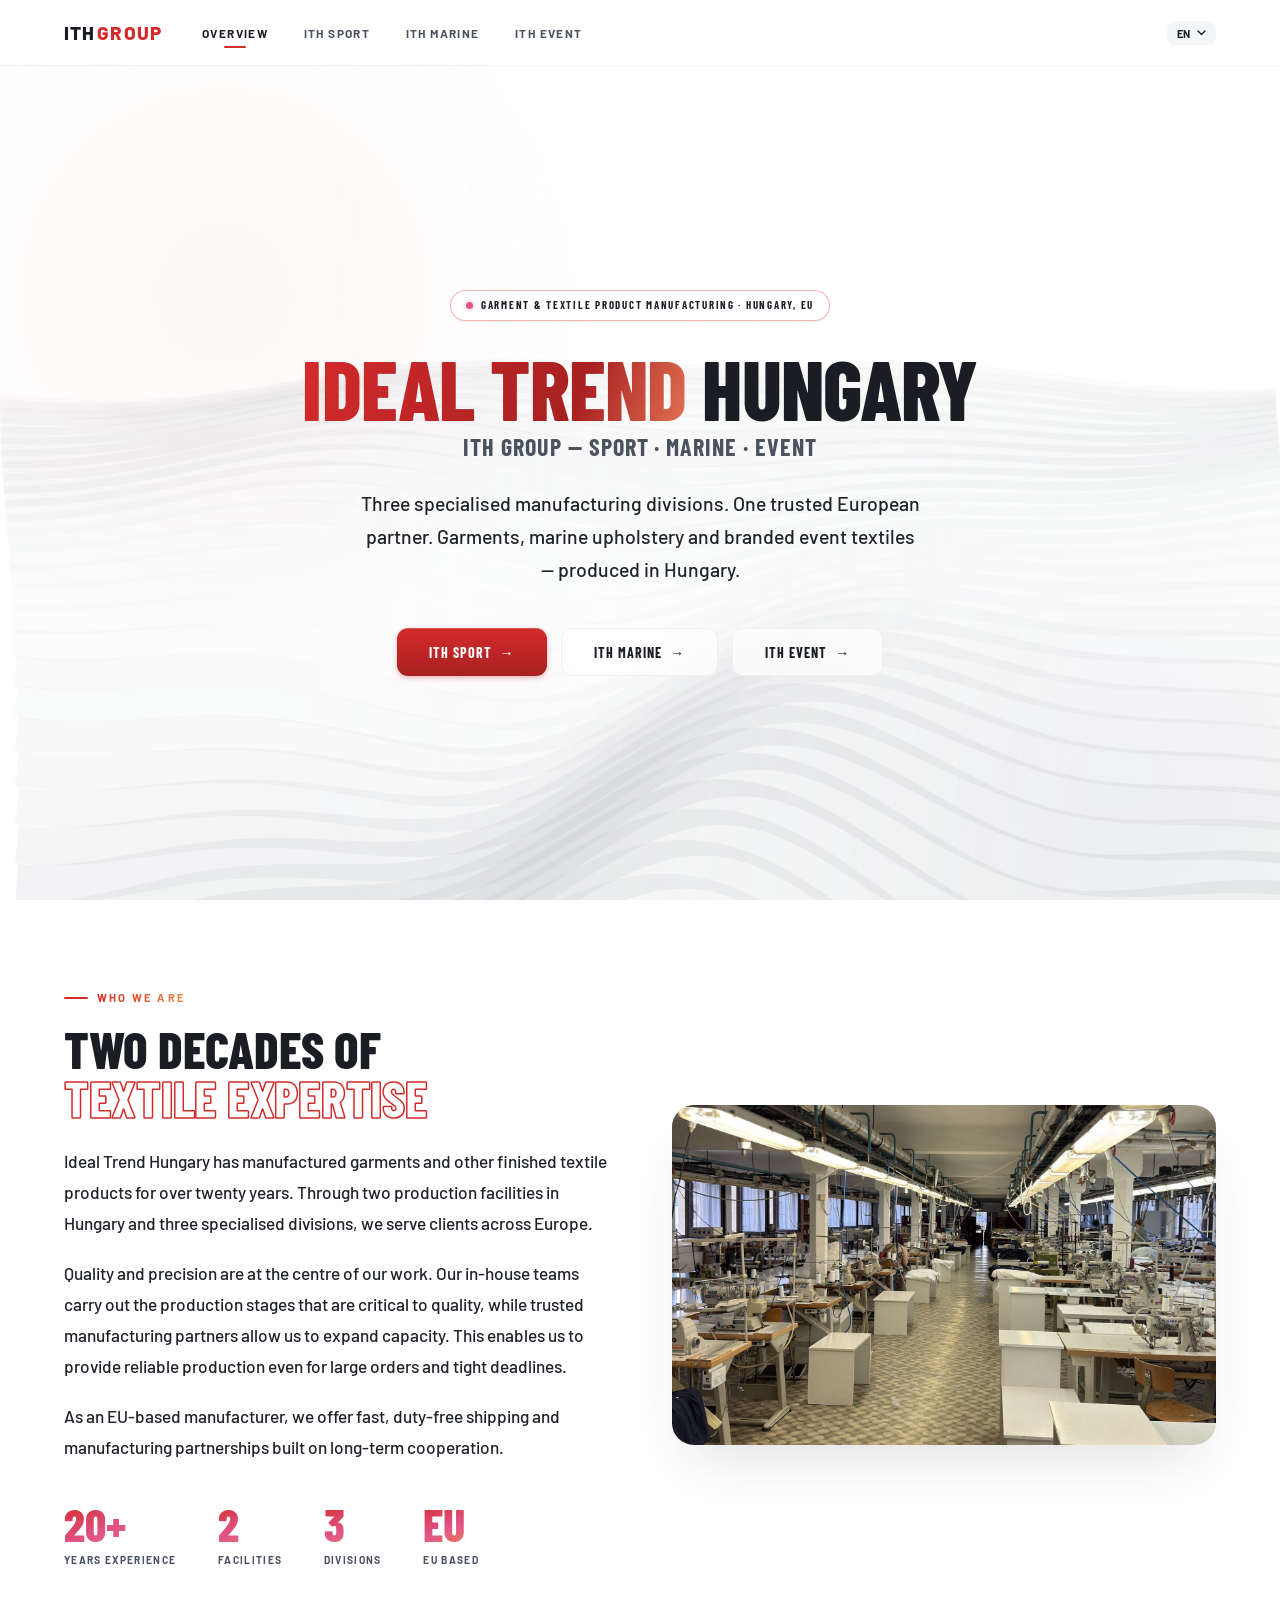
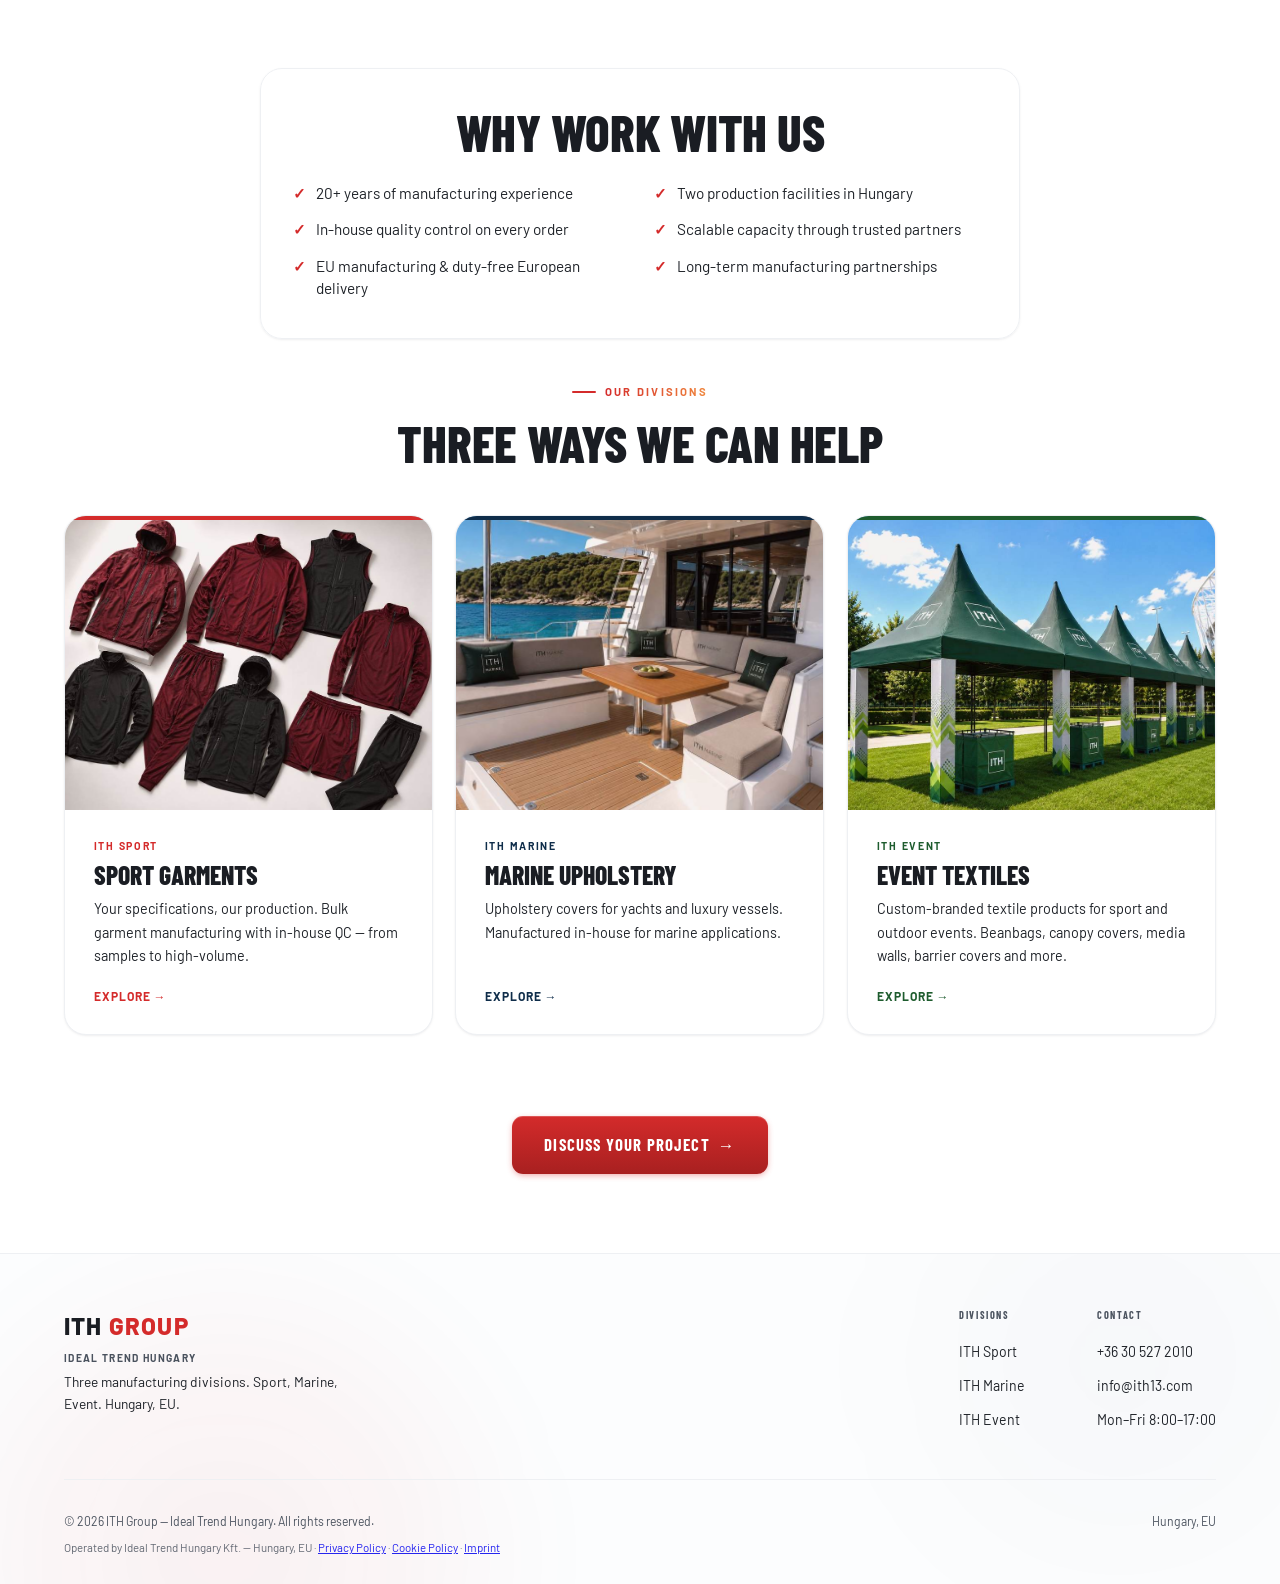
==== commit 37531727: "Add files via upload" ====
--- a/index.html
+++ b/index.html
@@ -1379,6 +1379,17 @@
 
 function showToast(msg){var t=document.getElementById('toast');t.textContent=msg;t.classList.add('show');setTimeout(function(){t.classList.remove('show');},5000);}
 
+// GA4 lead-conversion tracking (fires only after a confirmed Web3Forms success)
+function trackGenerateLead(division,formName){
+  try{
+    var validDivisions=['sport','marine','event'];
+    if(validDivisions.indexOf(division)===-1)return;
+    var l=(typeof SUPPORTED_LANGS!=='undefined'&&SUPPORTED_LANGS.indexOf(lang)>-1)?lang:'en';
+    if(typeof gtag!=='function')return;
+    gtag('event','generate_lead',{division:division,site_language:l,form_name:formName});
+  }catch(e){}
+}
+
 async function submitForm(form){
   var div=form.dataset.division||'ith';
   var btn=form.querySelector('button[type="submit"]');
@@ -1392,7 +1403,7 @@
     fd.append('botcheck','');
     var r=await fetch('https://api.web3forms.com/submit',{method:'POST',body:fd,headers:{'Accept':'application/json'}});
     var j=await r.json();
-    if(r.ok&&j.success){showToast('Message sent — we\'ll be in touch soon!');form.reset();}else{throw 0;}
+    if(r.ok&&j.success){showToast('Message sent — we\'ll be in touch soon!');form.reset();trackGenerateLead(div,div+'_enquiry');}else{throw 0;}
   }catch(e){
     var data=Object.fromEntries(new FormData(form));
     var body=Object.entries(data).map(function(kv){return kv[0]+': '+kv[1];}).join('\n');
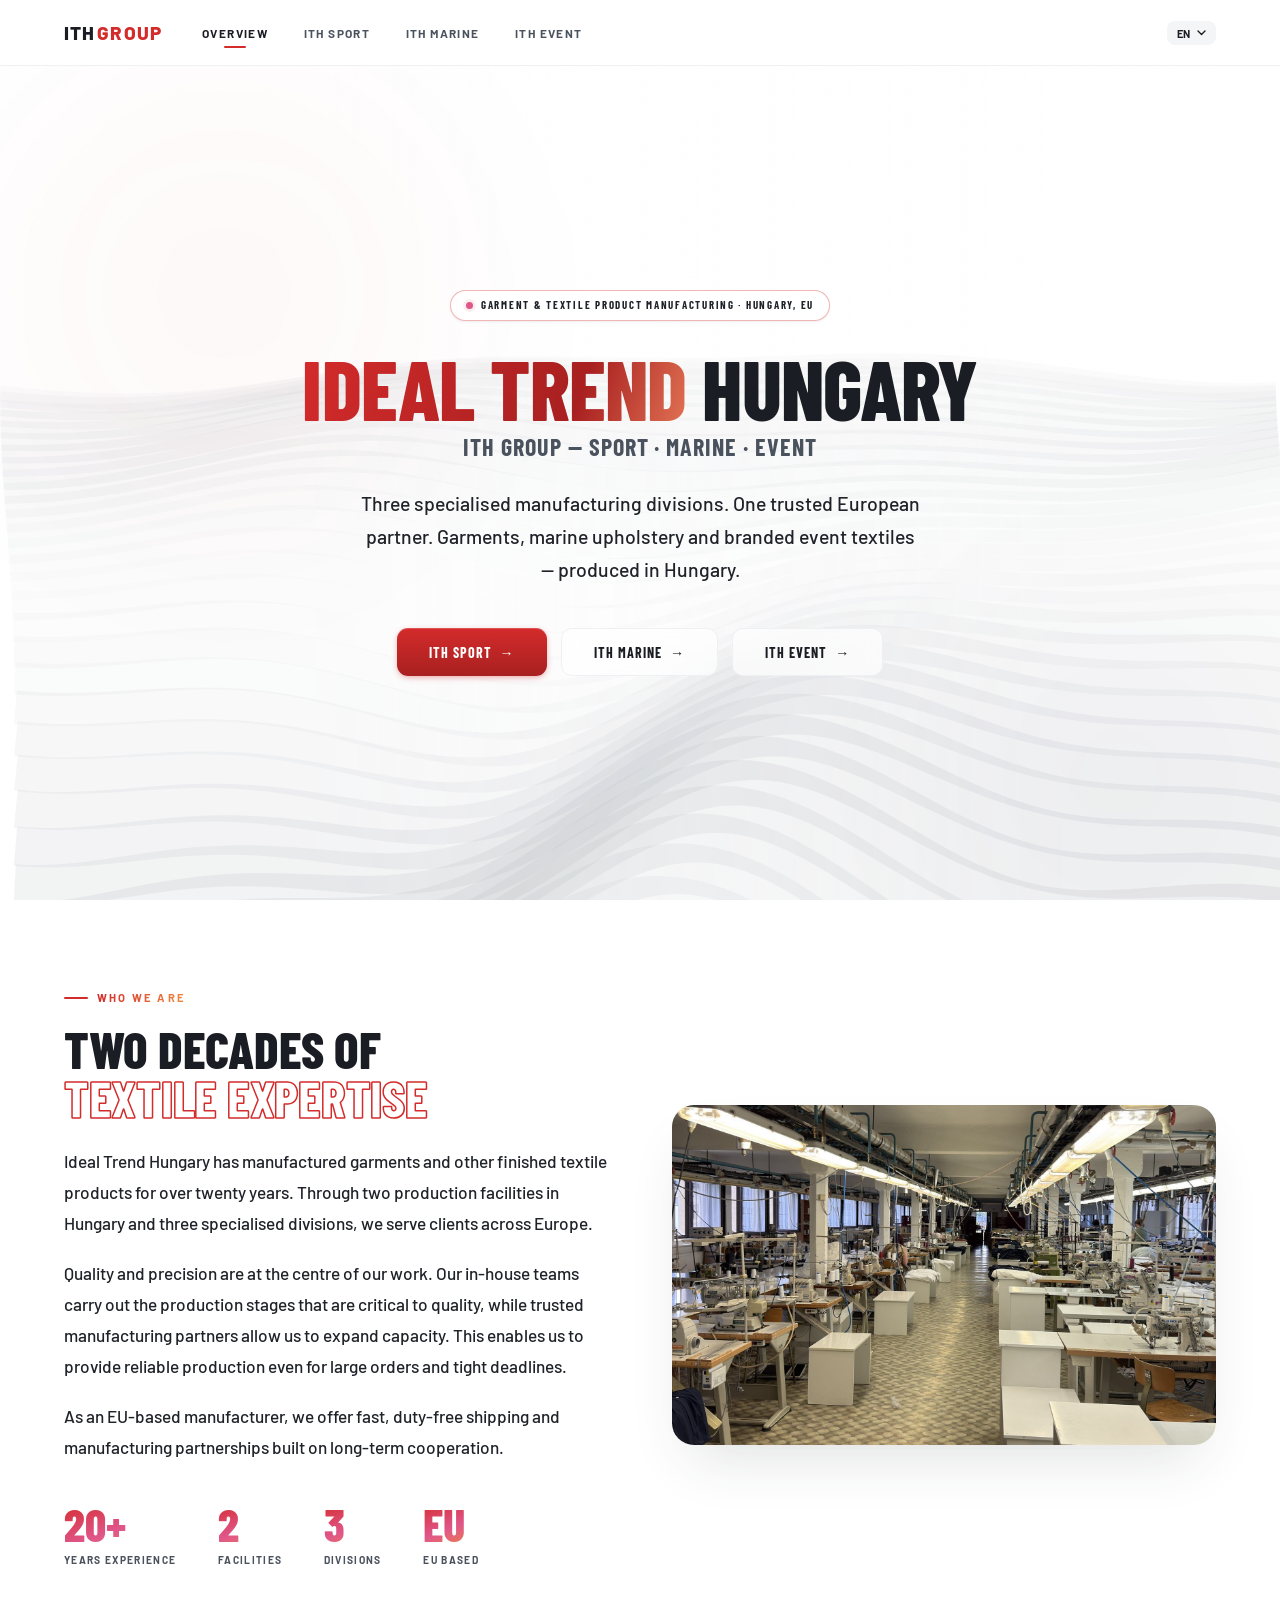
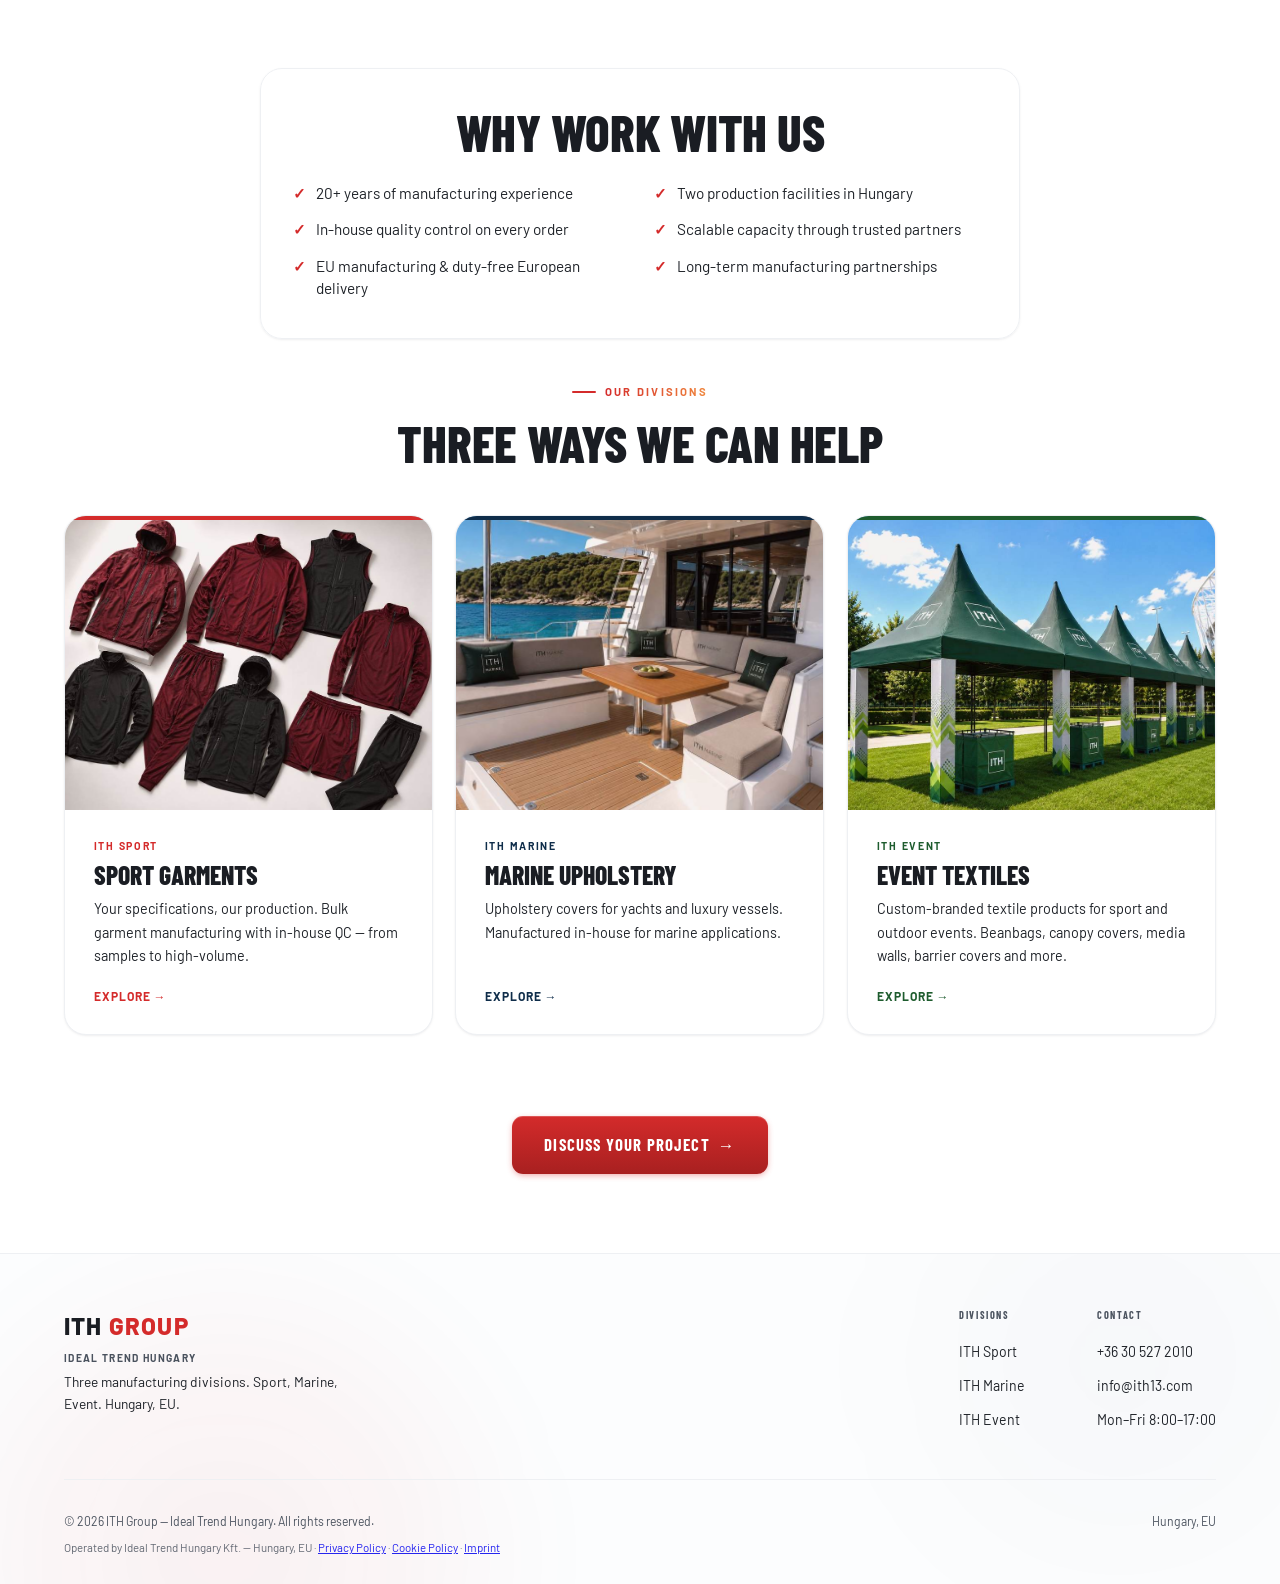
==== commit a3abad8f: "Disable legacy analytics and CookieYes" ====
--- a/index.html
+++ b/index.html
@@ -2,26 +2,6 @@
 <html lang="en">
 <head>
 <meta charset="UTF-8">
-<link rel="preconnect" href="https://cdn-cookieyes.com" crossorigin>
-<link rel="dns-prefetch" href="//cdn-cookieyes.com">
-<!-- Start cookieyes banner --> <script id="cookieyes" type="text/javascript" src="https://cdn-cookieyes.com/client_data/c3b71054522f30f9e6fc8c6438a16d31/script.js"></script> <!-- End cookieyes banner -->
-<!-- Google tag (gtag.js) -->
-<script async src="https://www.googletagmanager.com/gtag/js?id=G-TPVCZJ1SYB"></script>
-<script>
-  window.dataLayer = window.dataLayer || [];
-  function gtag(){dataLayer.push(arguments);}
-  gtag('js', new Date());
-
-  gtag('config', 'G-TPVCZJ1SYB');
-</script>
-<!-- Microsoft Clarity -->
-<script type="text/javascript">
-    (function(c,l,a,r,i,t,y){
-        c[a]=c[a]||function(){(c[a].q=c[a].q||[]).push(arguments)};
-        t=l.createElement(r);t.async=1;t.src="https://www.clarity.ms/tag/"+i;
-        y=l.getElementsByTagName(r)[0];y.parentNode.insertBefore(t,y);
-    })(window, document, "clarity", "script", "xi36360rc3");
-</script>
 <meta name="viewport" content="width=device-width,initial-scale=1.0"/>
 <meta name="color-scheme" content="light only"/>
 <meta name="supported-color-schemes" content="light"/>
@@ -90,8 +70,6 @@
 
 <link rel="preconnect" href="https://fonts.googleapis.com"/>
 <link rel="preconnect" href="https://fonts.gstatic.com" crossorigin/>
-<link rel="dns-prefetch" href="https://www.googletagmanager.com"/>
-<link rel="dns-prefetch" href="https://www.clarity.ms"/>
 <link rel="preload" as="style" href="https://fonts.googleapis.com/css2?family=Barlow+Condensed:wght@400;600;700;800&family=Barlow:wght@400;500&display=swap" onload="this.onload=null;this.rel='stylesheet'"/>
 <noscript><link rel="stylesheet" href="https://fonts.googleapis.com/css2?family=Barlow+Condensed:wght@400;600;700;800&family=Barlow:wght@400;500&display=swap"/></noscript>
 <style>
@@ -1379,16 +1357,6 @@
 
 function showToast(msg){var t=document.getElementById('toast');t.textContent=msg;t.classList.add('show');setTimeout(function(){t.classList.remove('show');},5000);}
 
-// GA4 lead-conversion tracking (fires only after a confirmed Web3Forms success)
-function trackGenerateLead(division,formName){
-  try{
-    var validDivisions=['sport','marine','event'];
-    if(validDivisions.indexOf(division)===-1)return;
-    var l=(typeof SUPPORTED_LANGS!=='undefined'&&SUPPORTED_LANGS.indexOf(lang)>-1)?lang:'en';
-    if(typeof gtag!=='function')return;
-    gtag('event','generate_lead',{division:division,site_language:l,form_name:formName});
-  }catch(e){}
-}
 
 async function submitForm(form){
   var div=form.dataset.division||'ith';
@@ -1403,7 +1371,7 @@
     fd.append('botcheck','');
     var r=await fetch('https://api.web3forms.com/submit',{method:'POST',body:fd,headers:{'Accept':'application/json'}});
     var j=await r.json();
-    if(r.ok&&j.success){showToast('Message sent — we\'ll be in touch soon!');form.reset();trackGenerateLead(div,div+'_enquiry');}else{throw 0;}
+    if(r.ok&&j.success){showToast('Message sent — we\'ll be in touch soon!');form.reset();}else{throw 0;}
   }catch(e){
     var data=Object.fromEntries(new FormData(form));
     var body=Object.entries(data).map(function(kv){return kv[0]+': '+kv[1];}).join('\n');
@@ -2054,13 +2022,9 @@
     '<h3>Data Controller</h3><p>The controller responsible for your personal data is:<br><strong>IDEAL TREND HUNGARY Kft.</strong> (ITH Group)<br>Registered seat: 8095 Pákozd, Szeder utca 33-37., Hungary<br>Company registration number: 07-09-032509<br>EU VAT number: HU24740054<br>Email: <a href="mailto:info@ith13.com">info@ith13.com</a><br>Phone: +36 30 527 2010</p>'+
     '<h3>What we collect and why</h3><p>We only process the personal data you actively provide, together with limited technical data needed to run the site securely. We do not sell your data and we do not share it with third parties for their own marketing.</p>'+
     '<h3>Contact form</h3><p>When you submit an enquiry through our contact form, we collect your name, company, email address and the details of your enquiry (such as product type, quantity, frequency and message). This data is used solely to respond to your enquiry and to discuss potential business cooperation. The legal basis is your consent and our legitimate interest in answering business enquiries. Form submissions are delivered to us by email through the form-processing service <strong>Web3Forms</strong>, acting as our processor, and are received at info@ith13.com.</p>'+
-    '<h3>Google Analytics 4</h3><p>With your consent, we use Google Analytics 4 (provided by Google) to understand in aggregate how visitors use our website, so we can improve it. Analytics cookies are only set after you accept them in the cookie banner. The legal basis is your consent.</p>'+
-    '<h3>Microsoft Clarity</h3><p>With your consent, we use Microsoft Clarity (provided by Microsoft) to analyse how our website is used through aggregated metrics and heatmaps. Clarity is only activated after you accept analytics cookies. The legal basis is your consent.</p>'+
-    '<h3>Cookie consent (CookieYes)</h3><p>We use CookieYes to manage your cookie preferences and to record your consent choices. You can review or change your choices at any time through the cookie banner. For details of each cookie we use, see our <a class="privacy-link" data-cookie>Cookie Policy</a>.</p>'+
-    '<h3>Cookies</h3><p>Our website uses necessary cookies to function and, with your consent, analytics cookies. A full description of the cookies we use, their purpose and lifetime is set out in our <a class="privacy-link" data-cookie>Cookie Policy</a>.</p>'+
+    '<h3>Cookies and local storage</h3><p>This website does not use analytics or advertising tools. It stores your language preference in your browser so the site can remember your choice. Our hosting provider may also process limited technical data in server logs to deliver and secure the site.</p>'+
     '<h3>Server logs</h3><p>Our website is hosted by Netlify. Like most hosting providers, Netlify automatically processes limited technical data in server logs (such as your IP address, browser type and the pages requested) for the purposes of delivering the site, security and abuse prevention. The legal basis is our legitimate interest in operating a secure and reliable website.</p>'+
-    '<h3>Data retention</h3><p>Enquiry data is kept only as long as necessary to handle your request and any resulting business relationship, after which it is deleted. Analytics data is retained for the standard periods set by the respective providers. Server logs are kept only for a short period for security purposes.</p>'+
-    '<h3>International transfers</h3><p>Some of our providers (such as Google and Microsoft) may process data outside the European Economic Area. Where this happens, transfers are protected by appropriate safeguards, such as the Standard Contractual Clauses approved by the European Commission.</p>'+
+    '<h3>Data retention</h3><p>Enquiry data is kept only as long as necessary to handle your request and any resulting business relationship, after which it is deleted. Server logs are kept only for a short period for security purposes.</p>'+
     '<h3>Your GDPR rights</h3><p>Under the GDPR you have the right to access, rectify, erase or restrict the processing of your personal data, to object to processing, to data portability, and to withdraw consent at any time. You also have the right to lodge a complaint with a supervisory authority; in Hungary this is the National Authority for Data Protection and Freedom of Information (NAIH, naih.hu).</p>'+
     '<h3>Contact</h3><p>To exercise any of your rights, or for any privacy-related question, contact us at <a href="mailto:info@ith13.com">info@ith13.com</a>.</p>'},
   de:{title:'Datenschutzerklärung',html:'<p><em>Zuletzt aktualisiert: '+new Date().getFullYear()+'</em></p>'+
@@ -2068,13 +2032,9 @@
     '<h3>Verantwortlicher</h3><p>Verantwortlicher für Ihre personenbezogenen Daten ist:<br><strong>IDEAL TREND HUNGARY Kft.</strong> (ITH Group)<br>Sitz: 8095 Pákozd, Szeder utca 33-37., Ungarn<br>Handelsregisternummer: 07-09-032509<br>EU-USt-IdNr.: HU24740054<br>E-Mail: <a href="mailto:info@ith13.com">info@ith13.com</a><br>Telefon: +36 30 527 2010</p>'+
     '<h3>Welche Daten wir erheben und warum</h3><p>Wir verarbeiten ausschließlich die personenbezogenen Daten, die Sie aktiv angeben, sowie begrenzte technische Daten, die für den sicheren Betrieb der Website erforderlich sind. Wir verkaufen Ihre Daten nicht und geben sie nicht zu eigenen Marketingzwecken an Dritte weiter.</p>'+
     '<h3>Kontaktformular</h3><p>Wenn Sie über unser Kontaktformular eine Anfrage senden, erheben wir Ihren Namen, Ihr Unternehmen, Ihre E-Mail-Adresse und die Angaben zu Ihrer Anfrage (etwa Produktart, Menge, Häufigkeit und Nachricht). Diese Daten werden ausschließlich zur Beantwortung Ihrer Anfrage und zur Besprechung einer möglichen Geschäftskooperation verwendet. Rechtsgrundlage sind Ihre Einwilligung und unser berechtigtes Interesse an der Beantwortung geschäftlicher Anfragen. Formularübermittlungen werden uns per E-Mail über den Formularverarbeitungsdienst <strong>Web3Forms</strong>, der als unser Auftragsverarbeiter tätig ist, zugestellt und unter info@ith13.com empfangen.</p>'+
-    '<h3>Google Analytics 4</h3><p>Mit Ihrer Einwilligung nutzen wir Google Analytics 4 (bereitgestellt von Google), um in aggregierter Form nachzuvollziehen, wie Besucher unsere Website nutzen, damit wir sie verbessern können. Analyse-Cookies werden erst gesetzt, nachdem Sie sie im Cookie-Banner akzeptiert haben. Rechtsgrundlage ist Ihre Einwilligung.</p>'+
-    '<h3>Microsoft Clarity</h3><p>Mit Ihrer Einwilligung nutzen wir Microsoft Clarity (bereitgestellt von Microsoft), um anhand aggregierter Kennzahlen und Heatmaps zu analysieren, wie unsere Website genutzt wird. Clarity wird erst aktiviert, nachdem Sie Analyse-Cookies akzeptiert haben. Rechtsgrundlage ist Ihre Einwilligung.</p>'+
-    '<h3>Cookie-Einwilligung (CookieYes)</h3><p>Wir setzen CookieYes ein, um Ihre Cookie-Einstellungen zu verwalten und Ihre Einwilligungsentscheidungen zu dokumentieren. Sie können Ihre Auswahl jederzeit über das Cookie-Banner einsehen oder ändern. Einzelheiten zu jedem von uns verwendeten Cookie finden Sie in unserer <a class="privacy-link" data-cookie>Cookie-Richtlinie</a>.</p>'+
-    '<h3>Cookies</h3><p>Unsere Website verwendet technisch erforderliche Cookies für ihren Betrieb und, mit Ihrer Einwilligung, Analyse-Cookies. Eine vollständige Beschreibung der von uns verwendeten Cookies, ihres Zwecks und ihrer Speicherdauer finden Sie in unserer <a class="privacy-link" data-cookie>Cookie-Richtlinie</a>.</p>'+
+    '<h3>Cookies und lokaler Speicher</h3><p>Diese Website verwendet keine Analyse- oder Werbetools. Ihre Sprachauswahl wird im lokalen Speicher Ihres Browsers gespeichert, damit die Website Ihre Auswahl beibehalten kann. Unser Hosting-Anbieter kann außerdem begrenzte technische Daten in Serverprotokollen verarbeiten, um die Website bereitzustellen und zu schützen.</p>'+
     '<h3>Server-Protokolle</h3><p>Unsere Website wird von Netlify gehostet. Wie die meisten Hosting-Anbieter verarbeitet Netlify in Server-Protokollen automatisch begrenzte technische Daten (etwa Ihre IP-Adresse, den Browsertyp und die aufgerufenen Seiten) zu den Zwecken der Bereitstellung der Website, der Sicherheit und der Missbrauchsvermeidung. Rechtsgrundlage ist unser berechtigtes Interesse am Betrieb einer sicheren und zuverlässigen Website.</p>'+
-    '<h3>Speicherdauer</h3><p>Anfragedaten werden nur so lange gespeichert, wie es zur Bearbeitung Ihrer Anfrage und einer daraus entstehenden Geschäftsbeziehung erforderlich ist, und anschließend gelöscht. Analysedaten werden für die von den jeweiligen Anbietern festgelegten Standardzeiträume gespeichert. Server-Protokolle werden aus Sicherheitsgründen nur für einen kurzen Zeitraum aufbewahrt.</p>'+
-    '<h3>Internationale Datenübermittlungen</h3><p>Einige unserer Anbieter (etwa Google und Microsoft) können Daten außerhalb des Europäischen Wirtschaftsraums verarbeiten. Soweit dies geschieht, werden die Übermittlungen durch geeignete Garantien geschützt, etwa die von der Europäischen Kommission genehmigten Standardvertragsklauseln.</p>'+
+    '<h3>Speicherdauer</h3><p>Anfragedaten werden nur so lange gespeichert, wie es zur Bearbeitung Ihrer Anfrage und einer daraus entstehenden Geschäftsbeziehung erforderlich ist, und anschließend gelöscht. Server-Protokolle werden aus Sicherheitsgründen nur für einen kurzen Zeitraum aufbewahrt.</p>'+
     '<h3>Ihre Rechte nach der DSGVO</h3><p>Nach der DSGVO haben Sie das Recht auf Auskunft, Berichtigung, Löschung oder Einschränkung der Verarbeitung Ihrer personenbezogenen Daten, das Recht auf Widerspruch gegen die Verarbeitung, das Recht auf Datenübertragbarkeit sowie das Recht, Ihre Einwilligung jederzeit zu widerrufen. Ihnen steht außerdem das Recht zu, sich bei einer Aufsichtsbehörde zu beschweren; in Ungarn ist dies die Nationale Behörde für Datenschutz und Informationsfreiheit (NAIH, naih.hu).</p>'+
     '<h3>Kontakt</h3><p>Um eines Ihrer Rechte auszuüben oder bei Fragen zum Datenschutz wenden Sie sich bitte an <a href="mailto:info@ith13.com">info@ith13.com</a>.</p>'},
   hu:{title:'Adatkezelési tájékoztató',html:'<p><em>Utolsó frissítés: '+new Date().getFullYear()+'</em></p>'+
@@ -2082,13 +2042,10 @@
     '<h3>Adatkezelő</h3><p>Az Ön személyes adataiért felelős adatkezelő:<br><strong>IDEAL TREND HUNGARY Kft.</strong> (ITH Group)<br>Székhely: 8095 Pákozd, Szeder utca 33-37.<br>Cégjegyzékszám: 07-09-032509<br>Közösségi adószám: HU24740054<br>E-mail: <a href="mailto:info@ith13.com">info@ith13.com</a><br>Telefon: +36 30 527 2010</p>'+
     '<h3>Milyen adatokat és miért gyűjtünk</h3><p>Kizárólag az Ön által megadott személyes adatokat kezeljük, valamint a weboldal biztonságos működéséhez szükséges korlátozott technikai adatokat. Adatait nem értékesítjük, és saját marketing céljából nem adjuk át harmadik félnek.</p>'+
     '<h3>Kapcsolatfelvételi űrlap</h3><p>A kapcsolatfelvételi űrlap kitöltésekor a nevét, cégét, e-mail címét és a megkeresés részleteit (például terméktípus, mennyiség, gyakoriság, üzenet) gyűjtjük. Ezeket az adatokat kizárólag a megkeresésére adott válaszhoz és a lehetséges együttműködés megbeszéléséhez használjuk. A kezelés jogalapja az Ön hozzájárulása és a megkeresések megválaszolásához fűződő jogos érdekünk. Az űrlapokat a <strong>Web3Forms</strong> feldolgozó szolgáltatáson keresztül, e-mailben kapjuk meg az info@ith13.com címen.</p>'+
-    '<h3>Google Analytics 4</h3><p>Az Ön hozzájárulásával a Google Analytics 4 szolgáltatást használjuk annak összesített megértésére, hogyan használják látogatóink a weboldalt, hogy javíthassuk azt. Az analitikai sütik csak azután kerülnek beállításra, hogy Ön elfogadta azokat a süti sávban. A kezelés jogalapja az Ön hozzájárulása.</p>'+
-    '<h3>Microsoft Clarity</h3><p>Az Ön hozzájárulásával a Microsoft Clarity szolgáltatást használjuk a weboldal használatának összesített mutatókkal és hőtérképekkel történő elemzésére. A Clarity csak az analitikai sütik elfogadása után aktiválódik. A kezelés jogalapja az Ön hozzájárulása.</p>'+
-    '<h3>Süti-hozzájárulás (CookieYes)</h3><p>A süti-beállítások kezelésére és a hozzájárulás rögzítésére a CookieYes szolgáltatást használjuk. Választását bármikor módosíthatja a süti sávon keresztül. Az egyes sütik részleteit a <a class="privacy-link" data-cookie>Cookie-szabályzatunk</a> tartalmazza.</p>'+
     '<h3>Sütik</h3><p>Weboldalunk a működéshez szükséges sütiket, valamint az Ön hozzájárulásával analitikai sütiket használ. A használt sütik teljes leírását, célját és élettartamát a <a class="privacy-link" data-cookie>Cookie-szabályzatunk</a> tartalmazza.</p>'+
+    '<h3>Sütik és helyi tárhely</h3><p>Ez a weboldal nem használ analitikai vagy hirdetési eszközöket. A nyelvi beállítást a böngésző helyi tárhelyén menti el, hogy megjegyezze a választását. A tárhelyszolgáltató a weboldal kiszolgálása és biztonsága érdekében korlátozott technikai adatokat is kezelhet a szervernaplókban.</p>'+
     '<h3>Szerveroldali naplók</h3><p>Weboldalunkat a Netlify üzemelteti. A legtöbb tárhelyszolgáltatóhoz hasonlóan a Netlify automatikusan korlátozott technikai adatokat kezel a szervernaplókban (például az Ön IP-címét, böngészőtípusát és a lekért oldalakat) a weboldal kiszolgálása, a biztonság és a visszaélések megelőzése céljából. A jogalap a biztonságos és megbízható weboldal működtetéséhez fűződő jogos érdekünk.</p>'+
-    '<h3>Adatmegőrzés</h3><p>A megkeresési adatokat csak addig őrizzük, ameddig a kérése és az esetleges üzleti kapcsolat kezeléséhez szükséges, ezután töröljük. Az analitikai adatok megőrzési ideje a szolgáltatók által meghatározott szokásos időtartam. A szervernaplókat csak rövid ideig, biztonsági célból tároljuk.</p>'+
-    '<h3>Adattovábbítás</h3><p>Egyes szolgáltatóink (például a Google és a Microsoft) az Európai Gazdasági Térségen kívül is kezelhetnek adatokat. Ilyen esetben a továbbítást megfelelő garanciák védik, például az Európai Bizottság által jóváhagyott általános szerződési feltételek.</p>'+
+    '<h3>Adatmegőrzés</h3><p>A megkeresési adatokat csak addig őrizzük, ameddig a kérése és az esetleges üzleti kapcsolat kezeléséhez szükséges, ezután töröljük. A szervernaplókat csak rövid ideig, biztonsági célból tároljuk.</p>'+
     '<h3>Az Ön GDPR szerinti jogai</h3><p>A GDPR alapján Önnek joga van személyes adataihoz való hozzáféréshez, azok helyesbítéséhez, törléséhez vagy kezelésük korlátozásához, az adatkezelés elleni tiltakozáshoz, az adathordozhatósághoz, valamint a hozzájárulás bármikori visszavonásához. Joga van továbbá panaszt tenni a felügyeleti hatóságnál; Magyarországon ez a Nemzeti Adatvédelmi és Információszabadság Hatóság (NAIH, naih.hu).</p>'+
     '<h3>Kapcsolat</h3><p>Jogai gyakorlásához vagy bármely adatvédelmi kérdésben írjon az <a href="mailto:info@ith13.com">info@ith13.com</a> címre.</p>'},
   it:{title:'Informativa sulla privacy',html:'<p><em>Ultimo aggiornamento: '+new Date().getFullYear()+'</em></p>'+
@@ -2096,13 +2053,9 @@
     '<h3>Titolare del trattamento</h3><p>Il titolare responsabile dei tuoi dati personali è:<br><strong>IDEAL TREND HUNGARY Kft.</strong> (ITH Group)<br>Sede legale: 8095 Pákozd, Szeder utca 33-37., Ungheria<br>Numero di registrazione: 07-09-032509<br>Partita IVA UE: HU24740054<br>E-mail: <a href="mailto:info@ith13.com">info@ith13.com</a><br>Telefono: +36 30 527 2010</p>'+
     '<h3>Quali dati raccogliamo e perché</h3><p>Trattiamo esclusivamente i dati personali che fornisci attivamente, insieme a dati tecnici limitati necessari a gestire il sito in modo sicuro. Non vendiamo i tuoi dati e non li condividiamo con terzi per finalità di marketing proprie.</p>'+
     '<h3>Modulo di contatto</h3><p>Quando invii una richiesta tramite il nostro modulo di contatto, raccogliamo il tuo nome, l\'azienda, l\'indirizzo e-mail e i dettagli della tua richiesta (come tipo di prodotto, quantità, frequenza e messaggio). Questi dati sono utilizzati esclusivamente per rispondere alla tua richiesta e per valutare una possibile collaborazione commerciale. La base giuridica è il tuo consenso e il nostro legittimo interesse a rispondere alle richieste commerciali. Gli invii del modulo ci vengono recapitati via e-mail tramite il servizio di elaborazione moduli <strong>Web3Forms</strong>, che agisce come nostro responsabile del trattamento, e sono ricevuti all\'indirizzo info@ith13.com.</p>'+
-    '<h3>Google Analytics 4</h3><p>Con il tuo consenso, utilizziamo Google Analytics 4 (fornito da Google) per comprendere in forma aggregata come i visitatori utilizzano il nostro sito web, così da poterlo migliorare. I cookie analitici vengono impostati solo dopo che li hai accettati nel banner dei cookie. La base giuridica è il tuo consenso.</p>'+
-    '<h3>Microsoft Clarity</h3><p>Con il tuo consenso, utilizziamo Microsoft Clarity (fornito da Microsoft) per analizzare come viene utilizzato il nostro sito web tramite metriche aggregate e mappe di calore. Clarity viene attivato solo dopo che hai accettato i cookie analitici. La base giuridica è il tuo consenso.</p>'+
-    '<h3>Consenso ai cookie (CookieYes)</h3><p>Utilizziamo CookieYes per gestire le tue preferenze sui cookie e per registrare le tue scelte di consenso. Puoi consultare o modificare le tue scelte in qualsiasi momento tramite il banner dei cookie. Per i dettagli su ciascun cookie che utilizziamo, consulta la nostra <a class="privacy-link" data-cookie>Cookie Policy</a>.</p>'+
-    '<h3>Cookie</h3><p>Il nostro sito web utilizza cookie necessari per funzionare e, con il tuo consenso, cookie analitici. Una descrizione completa dei cookie che utilizziamo, della loro finalità e della loro durata è riportata nella nostra <a class="privacy-link" data-cookie>Cookie Policy</a>.</p>'+
+    '<h3>Cookie e archiviazione locale</h3><p>Questo sito non utilizza strumenti di analisi o pubblicitari. Memorizza la preferenza linguistica nella memoria locale del browser per ricordare la tua scelta. Il nostro provider di hosting può inoltre trattare dati tecnici limitati nei log del server per fornire e proteggere il sito.</p>'+
     '<h3>File di log del server</h3><p>Il nostro sito web è ospitato da Netlify. Come la maggior parte dei fornitori di hosting, Netlify tratta automaticamente dati tecnici limitati nei file di log del server (come il tuo indirizzo IP, il tipo di browser e le pagine richieste) per le finalità di erogazione del sito, sicurezza e prevenzione degli abusi. La base giuridica è il nostro legittimo interesse a gestire un sito web sicuro e affidabile.</p>'+
-    '<h3>Periodo di conservazione</h3><p>I dati delle richieste sono conservati solo per il tempo necessario a gestire la tua richiesta e l\'eventuale rapporto commerciale che ne deriva, dopodiché vengono eliminati. I dati analitici sono conservati per i periodi standard stabiliti dai rispettivi fornitori. I file di log del server sono conservati solo per un breve periodo a fini di sicurezza.</p>'+
-    '<h3>Trasferimenti internazionali</h3><p>Alcuni dei nostri fornitori (come Google e Microsoft) possono trattare i dati al di fuori dello Spazio economico europeo. Ove ciò avvenga, i trasferimenti sono protetti da garanzie adeguate, come le clausole contrattuali standard approvate dalla Commissione europea.</p>'+
+    '<h3>Periodo di conservazione</h3><p>I dati delle richieste sono conservati solo per il tempo necessario a gestire la tua richiesta e l\'eventuale rapporto commerciale che ne deriva, dopodiché vengono eliminati. I file di log del server sono conservati solo per un breve periodo a fini di sicurezza.</p>'+
     '<h3>I tuoi diritti ai sensi del GDPR</h3><p>Ai sensi del GDPR hai il diritto di accedere ai tuoi dati personali, di rettificarli, cancellarli o limitarne il trattamento, di opporti al trattamento, alla portabilità dei dati e di revocare il consenso in qualsiasi momento. Hai inoltre il diritto di presentare un reclamo a un\'autorità di controllo; in Ungheria è l\'Autorità nazionale per la protezione dei dati e la libertà di informazione (NAIH, naih.hu).</p>'+
     '<h3>Contatti</h3><p>Per esercitare uno qualsiasi dei tuoi diritti o per qualsiasi domanda relativa alla privacy, contattaci all\'indirizzo <a href="mailto:info@ith13.com">info@ith13.com</a>.</p>'}
 };
@@ -2229,54 +2182,10 @@
 
 // --- COOKIE POLICY OVERLAY ---
 var COOKIE={
-  en:{title:'Cookie Policy',html:'<p><em>Last updated: '+new Date().getFullYear()+'</em></p>'+
-    '<p>This Cookie Policy explains how ITH Group, operated by IDEAL TREND HUNGARY Kft., uses cookies and similar technologies on this website. For how we handle personal data more generally, please see our <a class="privacy-link" data-privacy>Privacy Policy</a>.</p>'+
-    '<h3>What are cookies?</h3><p>Cookies are small text files stored on your device when you visit a website. They help the site work correctly and, where you allow it, help us understand how the site is used.</p>'+
-    '<h3>Necessary cookies</h3><p>These cookies are required for the website to work and cannot be switched off. They include the cookie set by our consent tool <strong>CookieYes</strong>, which remembers your cookie choices so you are not asked repeatedly. No consent is required for strictly necessary cookies.</p>'+
-    '<h3>Analytics cookies</h3><p>These cookies are only set if you accept them. They help us understand how visitors use the site so we can improve it.</p>'+
-    '<p><strong>Google Analytics</strong> sets cookies such as <em>_ga</em> and <em>_ga_&lt;id&gt;</em> to distinguish visitors and measure site usage in aggregate.</p>'+
-    '<p><strong>Microsoft Clarity</strong> sets cookies such as <em>_clck</em> and <em>_clsk</em> to record aggregated usage and heatmap data.</p>'+
-    '<h3>CookieYes</h3><p>CookieYes stores your consent decision (for example in a <em>cookieyes-consent</em> cookie) so the site can respect your choice on future visits.</p>'+
-    '<h3>Cookie lifetime</h3><p>Cookie lifetimes vary. The CookieYes consent cookie typically lasts up to one year; Google Analytics cookies typically last up to two years; and Microsoft Clarity cookies up to one year. Session cookies are deleted when you close your browser.</p>'+
-    '<h3>Managing your consent</h3><p>You can accept or reject non-essential cookies when you first visit the site, and you can change your choice at any time by reopening the cookie banner through the cookie / consent button provided by CookieYes.</p>'+
-    '<h3>Removing cookies in your browser</h3><p>You can also delete or block cookies through your browser settings. Most browsers let you clear existing cookies and prevent new ones under their privacy or security settings. Please note that blocking necessary cookies may affect how the website works.</p>'+
-    '<h3>More information</h3><p>For more about how we process personal data, see our <a class="privacy-link" data-privacy>Privacy Policy</a>.</p>'},
-  de:{title:'Cookie-Richtlinie',html:'<p><em>Zuletzt aktualisiert: '+new Date().getFullYear()+'</em></p>'+
-    '<p>Diese Cookie-Richtlinie erläutert, wie ITH Group, betrieben von der IDEAL TREND HUNGARY Kft., auf dieser Website Cookies und ähnliche Technologien einsetzt. Wie wir personenbezogene Daten allgemein verarbeiten, erfahren Sie in unserer <a class="privacy-link" data-privacy>Datenschutzerklärung</a>.</p>'+
-    '<h3>Was sind Cookies?</h3><p>Cookies sind kleine Textdateien, die beim Besuch einer Website auf Ihrem Gerät gespeichert werden. Sie sorgen dafür, dass die Website ordnungsgemäß funktioniert, und helfen uns – sofern Sie dies zulassen – zu verstehen, wie die Website genutzt wird.</p>'+
-    '<h3>Technisch erforderliche Cookies</h3><p>Diese Cookies sind für den Betrieb der Website erforderlich und können nicht deaktiviert werden. Dazu gehört das Cookie unseres Consent-Tools <strong>CookieYes</strong>, das Ihre Cookie-Einstellungen speichert, damit Sie nicht wiederholt gefragt werden. Für technisch erforderliche Cookies ist keine Einwilligung notwendig.</p>'+
-    '<h3>Analyse-Cookies</h3><p>Diese Cookies werden nur gesetzt, wenn Sie ihnen zustimmen. Sie helfen uns zu verstehen, wie Besucher die Website nutzen, damit wir sie verbessern können.</p>'+
-    '<p><strong>Google Analytics</strong> setzt Cookies wie <em>_ga</em> und <em>_ga_&lt;id&gt;</em>, um Besucher zu unterscheiden und die Websitenutzung in aggregierter Form zu messen.</p>'+
-    '<p><strong>Microsoft Clarity</strong> setzt Cookies wie <em>_clck</em> und <em>_clsk</em>, um aggregierte Nutzungs- und Heatmap-Daten zu erfassen.</p>'+
-    '<h3>CookieYes</h3><p>CookieYes speichert Ihre Einwilligungsentscheidung (zum Beispiel in einem <em>cookieyes-consent</em>-Cookie), damit die Website Ihre Auswahl bei zukünftigen Besuchen berücksichtigen kann.</p>'+
-    '<h3>Speicherdauer der Cookies</h3><p>Die Speicherdauer der Cookies ist unterschiedlich. Das CookieYes-Einwilligungscookie hat in der Regel eine Laufzeit von bis zu einem Jahr; Google-Analytics-Cookies in der Regel bis zu zwei Jahre; Microsoft-Clarity-Cookies bis zu einem Jahr. Sitzungscookies werden beim Schließen des Browsers gelöscht.</p>'+
-    '<h3>Verwaltung Ihrer Einwilligung</h3><p>Beim ersten Besuch der Website können Sie nicht erforderliche Cookies annehmen oder ablehnen, und Sie können Ihre Auswahl jederzeit ändern, indem Sie das Cookie-Banner über die von CookieYes bereitgestellte Cookie- bzw. Consent-Schaltfläche erneut öffnen.</p>'+
-    '<h3>Cookies im Browser entfernen</h3><p>Sie können Cookies auch über die Einstellungen Ihres Browsers löschen oder blockieren. In den meisten Browsern lassen sich vorhandene Cookies unter den Datenschutz- oder Sicherheitseinstellungen löschen und neue verhindern. Bitte beachten Sie, dass das Blockieren technisch erforderlicher Cookies die Funktionsweise der Website beeinträchtigen kann.</p>'+
-    '<h3>Weitere Informationen</h3><p>Mehr darüber, wie wir personenbezogene Daten verarbeiten, erfahren Sie in unserer <a class="privacy-link" data-privacy>Datenschutzerklärung</a>.</p>'},
-  hu:{title:'Cookie-szabályzat',html:'<p><em>Utolsó frissítés: '+new Date().getFullYear()+'</em></p>'+
-    '<p>Ez a Cookie-szabályzat bemutatja, hogyan használ az ITH Group, amelyet az IDEAL TREND HUNGARY Kft. üzemeltet, sütiket és hasonló technológiákat ezen a weboldalon. A személyes adatok általános kezeléséről az <a class="privacy-link" data-privacy>Adatkezelési tájékoztatóban</a> olvashat.</p>'+
-    '<h3>Mik azok a sütik?</h3><p>A sütik kis szöveges fájlok, amelyeket a weboldal látogatásakor tárol az eszköze. Segítik a weboldal megfelelő működését, és ha Ön engedélyezi, segítenek megérteni a weboldal használatát.</p>'+
-    '<h3>Szükséges sütik</h3><p>Ezek a sütik a weboldal működéséhez szükségesek, és nem kapcsolhatók ki. Ide tartozik a <strong>CookieYes</strong> hozzájárulás-kezelő eszköz által beállított süti, amely megjegyzi az Ön süti-választásait, hogy ne kelljen ismételten rákérdeznünk. A feltétlenül szükséges sütikhez nincs szükség hozzájárulásra.</p>'+
-    '<h3>Analitikai sütik</h3><p>Ezek a sütik csak akkor kerülnek beállításra, ha Ön elfogadja őket. Segítenek megérteni, hogyan használják látogatóink a weboldalt, hogy javíthassuk azt.</p>'+
-    '<p>A <strong>Google Analytics</strong> olyan sütiket állít be, mint a <em>_ga</em> és a <em>_ga_&lt;id&gt;</em>, a látogatók megkülönböztetésére és a használat összesített mérésére.</p>'+
-    '<p>A <strong>Microsoft Clarity</strong> olyan sütiket állít be, mint a <em>_clck</em> és a <em>_clsk</em>, az összesített használati és hőtérkép-adatok rögzítésére.</p>'+
-    '<h3>CookieYes</h3><p>A CookieYes tárolja az Ön hozzájárulási döntését (például egy <em>cookieyes-consent</em> sütiben), hogy a weboldal a későbbi látogatások során is tiszteletben tartsa a választását.</p>'+
-    '<h3>A sütik élettartama</h3><p>A sütik élettartama eltérő. A CookieYes hozzájárulási süti jellemzően legfeljebb egy évig, a Google Analytics sütijei jellemzően legfeljebb két évig, a Microsoft Clarity sütijei legfeljebb egy évig maradnak fenn. A munkamenet-sütik a böngésző bezárásakor törlődnek.</p>'+
-    '<h3>A hozzájárulás kezelése</h3><p>A nem feltétlenül szükséges sütiket a weboldal első látogatásakor fogadhatja el vagy utasíthatja el, és választását bármikor módosíthatja a süti sáv (a CookieYes által biztosított süti-/hozzájárulási gomb) újbóli megnyitásával.</p>'+
-    '<h3>Sütik eltávolítása a böngészőben</h3><p>A sütiket a böngésző beállításain keresztül is törölheti vagy letilthatja. A legtöbb böngésző lehetővé teszi a meglévő sütik törlését és az újak megakadályozását az adatvédelmi vagy biztonsági beállítások között. Felhívjuk figyelmét, hogy a szükséges sütik letiltása befolyásolhatja a weboldal működését.</p>'+
-    '<h3>További információ</h3><p>A személyes adatok kezeléséről bővebben az <a class="privacy-link" data-privacy>Adatkezelési tájékoztatóban</a> olvashat.</p>'},
-  it:{title:'Cookie Policy',html:'<p><em>Ultimo aggiornamento: '+new Date().getFullYear()+'</em></p>'+
-    '<p>Questa Cookie Policy spiega come ITH Group, gestita da IDEAL TREND HUNGARY Kft., utilizza i cookie e tecnologie simili su questo sito web. Per informazioni più generali sul trattamento dei dati personali, consulta la nostra <a class="privacy-link" data-privacy>Informativa sulla privacy</a>.</p>'+
-    '<h3>Cosa sono i cookie?</h3><p>I cookie sono piccoli file di testo memorizzati sul tuo dispositivo quando visiti un sito web. Contribuiscono al corretto funzionamento del sito e, quando lo consenti, ci aiutano a capire come viene utilizzato.</p>'+
-    '<h3>Cookie tecnici necessari</h3><p>Questi cookie sono necessari al funzionamento del sito web e non possono essere disattivati. Comprendono il cookie impostato dal nostro strumento di gestione del consenso <strong>CookieYes</strong>, che memorizza le tue scelte sui cookie affinché non ti vengano richieste ripetutamente. Per i cookie strettamente necessari non è richiesto alcun consenso.</p>'+
-    '<h3>Cookie analitici</h3><p>Questi cookie vengono impostati solo se li accetti. Ci aiutano a capire come i visitatori utilizzano il sito, così da poterlo migliorare.</p>'+
-    '<p><strong>Google Analytics</strong> imposta cookie come <em>_ga</em> e <em>_ga_&lt;id&gt;</em> per distinguere i visitatori e misurare l\'utilizzo del sito in forma aggregata.</p>'+
-    '<p><strong>Microsoft Clarity</strong> imposta cookie come <em>_clck</em> e <em>_clsk</em> per registrare dati aggregati di utilizzo e mappe di calore.</p>'+
-    '<h3>CookieYes</h3><p>CookieYes memorizza la tua decisione sul consenso (ad esempio in un cookie <em>cookieyes-consent</em>) affinché il sito possa rispettare la tua scelta nelle visite successive.</p>'+
-    '<h3>Durata dei cookie</h3><p>La durata dei cookie varia. Il cookie di consenso di CookieYes dura in genere fino a un anno; i cookie di Google Analytics in genere fino a due anni; i cookie di Microsoft Clarity fino a un anno. I cookie di sessione vengono eliminati alla chiusura del browser.</p>'+
-    '<h3>Gestione del consenso</h3><p>Puoi accettare o rifiutare i cookie non essenziali alla prima visita del sito e puoi modificare la tua scelta in qualsiasi momento riaprendo il banner dei cookie tramite il pulsante cookie / consenso fornito da CookieYes.</p>'+
-    '<h3>Rimozione dei cookie dal browser</h3><p>Puoi inoltre eliminare o bloccare i cookie tramite le impostazioni del tuo browser. La maggior parte dei browser consente di eliminare i cookie esistenti e di impedirne di nuovi nelle impostazioni relative alla privacy o alla sicurezza. Tieni presente che il blocco dei cookie tecnici necessari può compromettere il funzionamento del sito web.</p>'+
-    '<h3>Ulteriori informazioni</h3><p>Per maggiori dettagli su come trattiamo i dati personali, consulta la nostra <a class="privacy-link" data-privacy>Informativa sulla privacy</a>.</p>'}
+  en:{title:'Cookie Policy',html:'<p>This website does not use analytics, advertising or other non-essential tracking tools. It stores your language preference in your browser local storage. Our hosting provider may process limited technical data in server logs to deliver and secure the site.</p><p>For details about personal data submitted through the contact form, please see our <a class="privacy-link" data-privacy>Privacy Policy</a>.</p>'},
+  de:{title:'Cookie-Richtlinie',html:'<p>Diese Website verwendet keine Analyse-, Werbe- oder sonstigen nicht erforderlichen Tracking-Tools. Ihre Sprachauswahl wird im lokalen Speicher Ihres Browsers gespeichert. Unser Hosting-Anbieter kann begrenzte technische Daten in Serverprotokollen verarbeiten, um die Website bereitzustellen und zu schützen.</p><p>Informationen zu personenbezogenen Daten, die über das Kontaktformular übermittelt werden, finden Sie in unserer <a class="privacy-link" data-privacy>Datenschutzerklärung</a>.</p>'},
+  hu:{title:'Cookie-szabályzat',html:'<p>Ez a weboldal nem használ analitikai, hirdetési vagy más, nem feltétlenül szükséges követőeszközt. A nyelvi beállítást a böngésző helyi tárhelyén menti el. A tárhelyszolgáltató a weboldal kiszolgálása és biztonsága érdekében korlátozott technikai adatokat kezelhet a szervernaplókban.</p><p>A kapcsolatfelvételi űrlapon megadott személyes adatok kezeléséről az <a class="privacy-link" data-privacy>Adatkezelési tájékoztatóban</a> olvashat.</p>'},
+  it:{title:'Cookie Policy',html:'<p>Questo sito non utilizza strumenti di analisi, pubblicità o altri strumenti di tracciamento non essenziali. Memorizza la preferenza linguistica nella memoria locale del browser. Il nostro provider di hosting può trattare dati tecnici limitati nei log del server per fornire e proteggere il sito.</p><p>Per informazioni sui dati personali inviati tramite il modulo di contatto, consulta la nostra <a class="privacy-link" data-privacy>Informativa sulla privacy</a>.</p>'}
 };
 (function(){
   var ov=document.getElementById('cookie-overlay');
@@ -2350,7 +2259,7 @@
   go('group');setLang(pickInitialLang());setTimeout(bindReveals,100);
 })();
 
-// --- HASH DEEP-LINKS FOR LEGAL PAGES (CookieYes banner / direct links / sitemap) ---
+// --- HASH DEEP-LINKS FOR LEGAL PAGES (direct links / sitemap) ---
 (function(){
   function openLegal(which){
     var a=document.createElement('a');
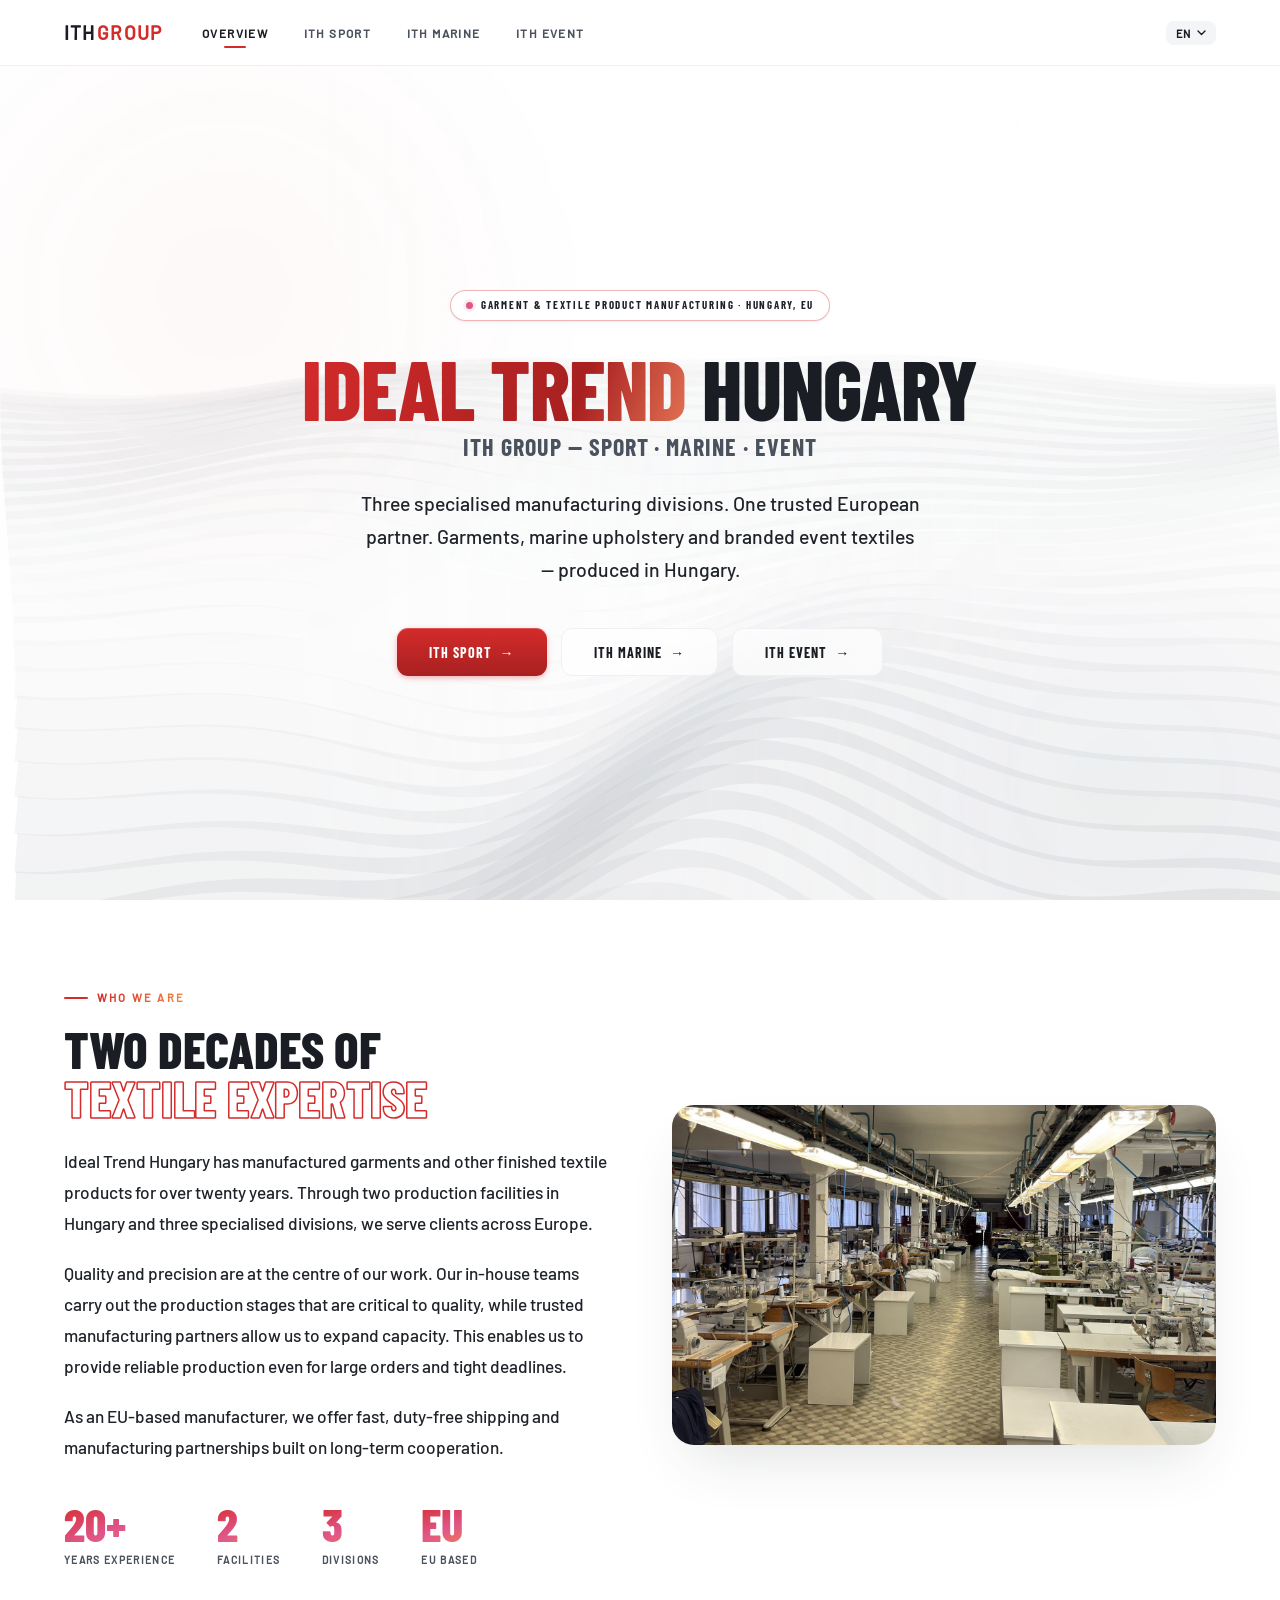
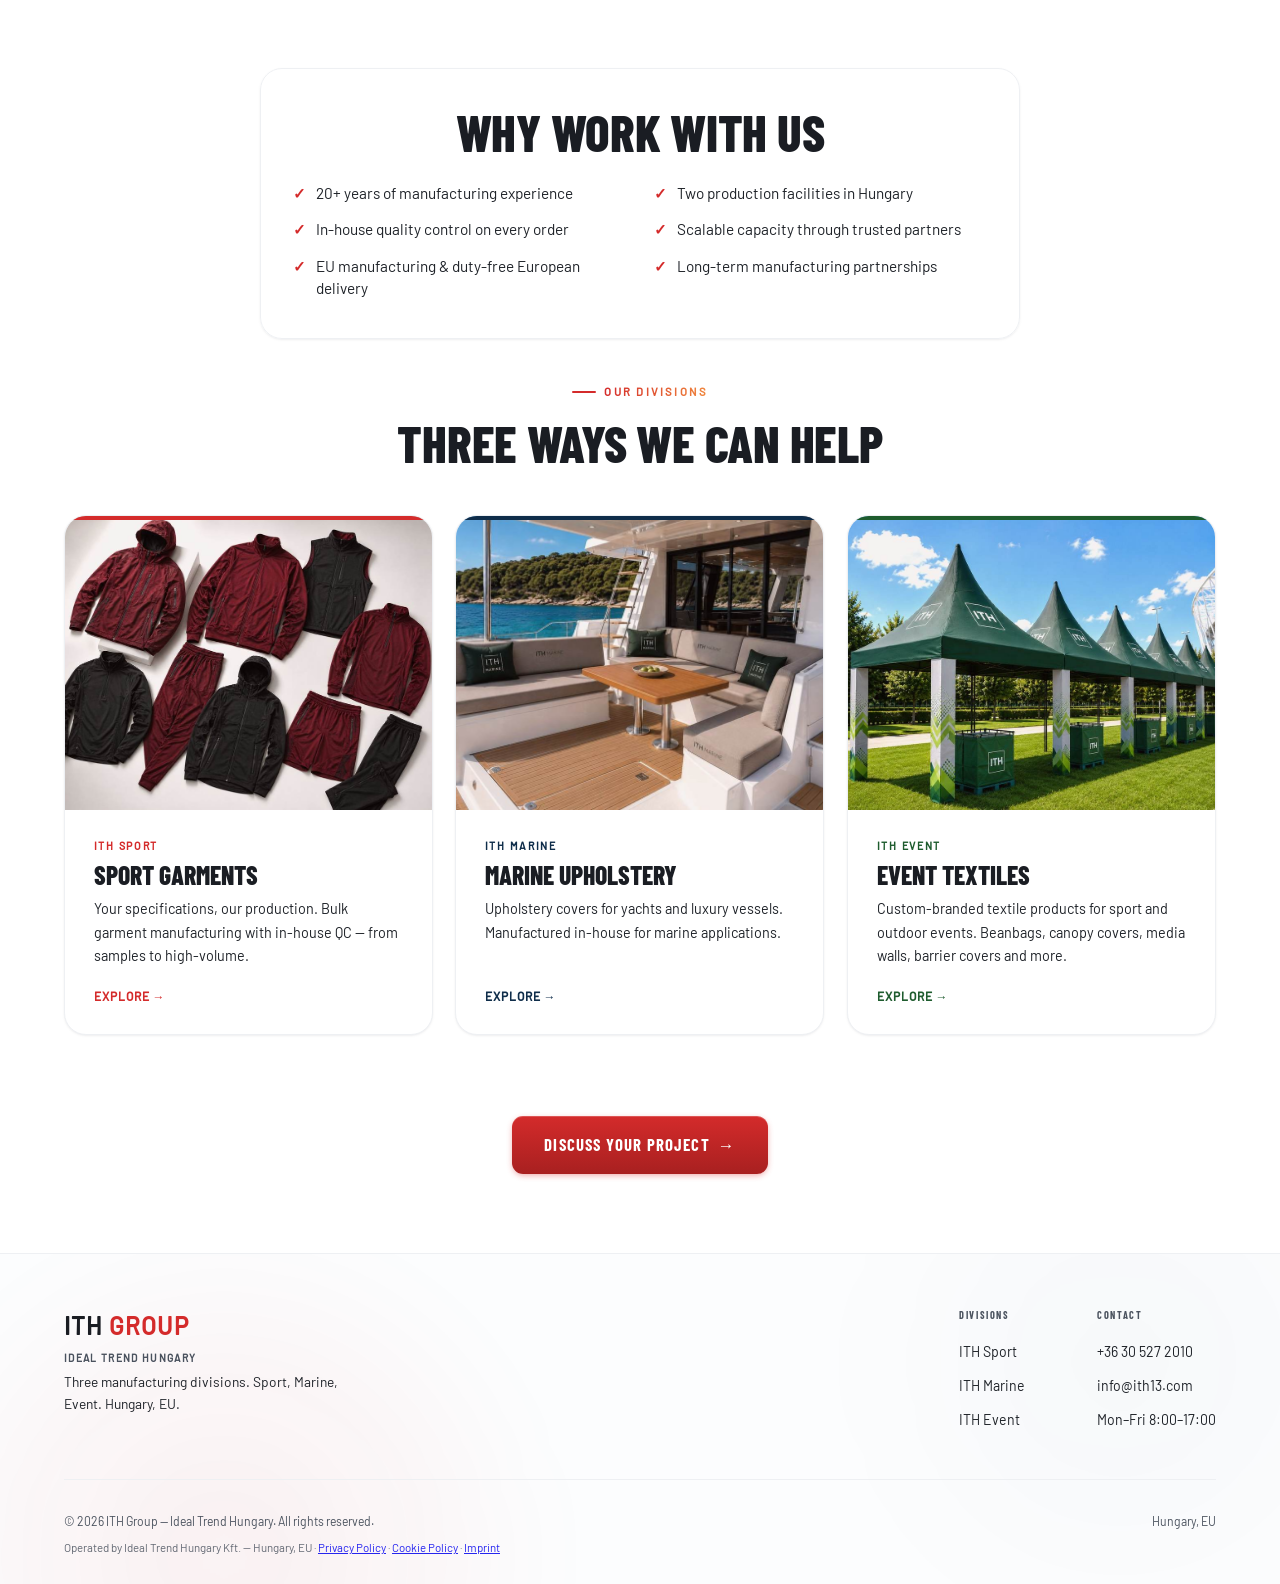
==== commit a10a6ec6: "Correct ITH privacy notices and move form credentials to the server" ====
--- a/index.html
+++ b/index.html
@@ -68,10 +68,7 @@
 }
 </script>
 
-<link rel="preconnect" href="https://fonts.googleapis.com"/>
-<link rel="preconnect" href="https://fonts.gstatic.com" crossorigin/>
-<link rel="preload" as="style" href="https://fonts.googleapis.com/css2?family=Barlow+Condensed:wght@400;600;700;800&family=Barlow:wght@400;500&display=swap" onload="this.onload=null;this.rel='stylesheet'"/>
-<noscript><link rel="stylesheet" href="https://fonts.googleapis.com/css2?family=Barlow+Condensed:wght@400;600;700;800&family=Barlow:wght@400;500&display=swap"/></noscript>
+<link rel="stylesheet" href="./fonts/barlow.css"/>
 <style>
 *,*::before,*::after{box-sizing:border-box;margin:0;padding:0;}
 :root{color-scheme:light;}
@@ -469,17 +466,19 @@
 .footer-col a:hover{color:var(--accent);}
 .footer-bottom{display:flex;justify-content:space-between;font-size:.76rem;color:var(--muted);flex-wrap:wrap;gap:.4rem;}
 .footer-imprint{margin-top:.6rem;font-size:.72rem;color:var(--muted);opacity:.85;line-height:1.5;}
-/* GDPR consent + privacy modal */
-.form-consent-note{margin:.2rem 0 1rem;font-size:.8rem;color:var(--muted);line-height:1.45;text-align:center;}
-.form-consent-note a{color:var(--accent);text-decoration:underline;cursor:pointer;}
+/* Form notices and legal documents */
+.form-privacy-note{margin:.2rem 0 1rem;font-size:.8rem;color:var(--muted);line-height:1.45;text-align:center;}
+.form-privacy-note a,.form-send-error a{color:var(--accent);text-decoration:underline;cursor:pointer;}
+.form-send-error{margin-top:.8rem;font-size:.86rem;color:var(--ink);}
 .privacy-link{cursor:pointer;}
 .privacy-link:hover{color:var(--accent);}
-.privacy-overlay{position:fixed;inset:0;z-index:950;display:none;background:rgba(43,47,56,.45);
-  backdrop-filter:blur(4px);-webkit-backdrop-filter:blur(4px);overflow-y:auto;padding:max(5vh,1.5rem) 1rem;}
-.privacy-overlay.open{display:block;}
+.privacy-overlay{position:fixed;inset:0;width:100%;height:100%;max-width:none;max-height:none;
+  margin:0;border:0;background:transparent;color:var(--ink);overflow-y:auto;overscroll-behavior:contain;
+  padding:max(5vh,1.5rem) 1rem;}
+.privacy-overlay::backdrop{background:rgba(43,47,56,.45);backdrop-filter:blur(4px);-webkit-backdrop-filter:blur(4px);}
 .privacy-box{max-width:760px;margin:0 auto;background:#fff;border-radius:var(--radius-lg);
   box-shadow:var(--shadow-xl);padding:clamp(1.6rem,4vw,3rem);position:relative;}
-.privacy-box h2{font-family:'Barlow Condensed',sans-serif;text-transform:uppercase;font-size:1.8rem;margin-bottom:1rem;color:var(--ink);}
+.privacy-box h2{padding-right:2.5rem;font-family:'Barlow Condensed',sans-serif;text-transform:uppercase;font-size:1.8rem;margin-bottom:1rem;color:var(--ink);}
 .privacy-box h3{font-family:'Barlow Condensed',sans-serif;font-size:1.1rem;margin:1.4rem 0 .4rem;color:var(--ink);}
 .privacy-box p,.privacy-box li{font-size:.92rem;line-height:1.65;color:var(--body);margin-bottom:.6rem;}
 .privacy-box ul{padding-left:1.2rem;margin-bottom:.6rem;}
@@ -642,34 +641,19 @@
 <!-- GLOBAL FABRIC BACKGROUND (v4) -->
 <canvas class="fabric-bg" id="fabric-bg" aria-hidden="true"></canvas>
 
-<!-- PRIVACY POLICY OVERLAY -->
-<div class="privacy-overlay" id="privacy-overlay" role="dialog" aria-modal="true" aria-labelledby="privacy-content-h2">
+<!-- LEGAL DOCUMENTS -->
+<dialog class="privacy-overlay" id="legal-dialog" aria-labelledby="legal-heading">
   <div class="privacy-box">
-    <button class="privacy-close" id="privacy-close" aria-label="Close">✕</button>
-    <div id="privacy-content"></div>
-  </div>
-</div>
+    <button class="privacy-close" id="legal-close" type="button" aria-label="Close">✕</button>
+    <h2 id="legal-heading"></h2>
+    <div id="legal-content"></div>
+  </div>
+</dialog>
 
 <!-- FACILITY IMAGE LIGHTBOX -->
 <div class="facility-lightbox" id="facility-lightbox">
   <button class="facility-lightbox-close" id="facility-lightbox-close" aria-label="Close">✕</button>
   <img id="facility-lightbox-img" alt="ITH Group production facility"/>
-</div>
-
-<!-- IMPRINT / IMPRESSZUM OVERLAY -->
-<div class="privacy-overlay" id="imprint-overlay" role="dialog" aria-modal="true" aria-labelledby="imprint-content-h2">
-  <div class="privacy-box">
-    <button class="privacy-close" id="imprint-close" aria-label="Close">✕</button>
-    <div id="imprint-content"></div>
-  </div>
-</div>
-
-<!-- COOKIE POLICY OVERLAY -->
-<div class="privacy-overlay" id="cookie-overlay" role="dialog" aria-modal="true" aria-labelledby="cookie-content-h2">
-  <div class="privacy-box">
-    <button class="privacy-close" id="cookie-close" aria-label="Close">✕</button>
-    <div id="cookie-content"></div>
-  </div>
 </div>
 
 <!-- DIVISION CHOOSER OVERLAY -->
@@ -838,7 +822,7 @@
       <span data-t="f_copy">© {YEAR} ITH Group — Ideal Trend Hungary. All rights reserved.</span>
       <span>Hungary, EU</span>
     </div>
-    <div class="footer-imprint"><span data-t="f_imprint">Operated by Ideal Trend Hungary Kft. — Hungary, EU</span> · <a class="privacy-link" href="#" data-privacy data-t="f_privacy">Privacy Policy</a> · <a class="privacy-link" href="#" data-cookie data-t="f_cookie">Cookie Policy</a> · <a class="privacy-link" href="#" data-imprint data-t="f_imprintlink">Imprint</a></div>
+    <div class="footer-imprint"><span data-t="f_imprint">Operated by Ideal Trend Hungary Kft. — Hungary, EU</span> · <a class="privacy-link" href="#privacy-policy" data-legal="privacy" data-t="f_privacy">Privacy Policy</a> · <a class="privacy-link" href="#cookie-policy" data-legal="cookie" data-t="f_cookie">Cookie Policy</a> · <a class="privacy-link" href="#imprint" data-legal="imprint" data-t="f_imprintlink">Imprint</a></div>
     </div>
   </footer>
 </div>
@@ -925,7 +909,7 @@
         <div class="contact-item"><div class="contact-icon">🕐</div><div><strong data-t="con_hrs_lbl">Hours</strong><span data-t="con_hrs">Mon–Fri, 8:00–17:00 CET</span></div></div>
       </div>
       <div class="form-card reveal d1">
-        <form data-division="sport">
+        <form data-division="sport" method="post">
           <div class="form-row">
             <div class="form-group"><label data-t="f_fname" for="sport-first_name">First Name</label><input id="sport-first_name" type="text" name="first_name" autocomplete="given-name" required/></div>
             <div class="form-group"><label data-t="f_lname" for="sport-last_name">Last Name</label><input id="sport-last_name" type="text" name="last_name" autocomplete="family-name" required/></div>
@@ -951,8 +935,15 @@
             </div>
           </div>
           <div class="form-group"><label data-t="f_msg" for="sport-message">Message</label><textarea id="sport-message" name="message"></textarea></div>
-          <p class="form-consent-note"><span class="consent-text"></span></p>
-          <button type="submit" class="btn btn-red" style="width:100%;justify-content:center;" data-t="f_submit">Send Enquiry →</button>
+          <p class="form-privacy-note" id="sport-privacy-note">
+            <span data-t="f_privacy_note">Ideal Trend Hungary Kft. uses your details to respond to your enquiry.</span>
+            <a class="privacy-link" href="#privacy-policy" data-legal="privacy" data-t="f_privacy">Privacy Policy</a>
+          </p>
+          <button type="submit" class="btn btn-red" style="width:100%;justify-content:center;" data-t="f_submit" aria-describedby="sport-privacy-note">Send Enquiry →</button>
+          <p class="form-send-error" role="status" tabindex="-1" hidden>
+            <span data-t="f_send_error">We could not send your enquiry. Please try again or email</span>
+            <a href="mailto:info@ith13.com">info@ith13.com</a>.
+          </p>
         </form>
       </div>
     </div>
@@ -976,7 +967,7 @@
       </div>
     </div>
     <div class="footer-bottom"><span data-t="f_copy">© {YEAR} ITH Group — Ideal Trend Hungary.</span><span data-t="nav_sport">ITH Sport</span></div>
-    <div class="footer-imprint"><span data-t="f_imprint">Operated by Ideal Trend Hungary Kft. — Hungary, EU</span> · <a class="privacy-link" href="#" data-privacy data-t="f_privacy">Privacy Policy</a> · <a class="privacy-link" href="#" data-cookie data-t="f_cookie">Cookie Policy</a> · <a class="privacy-link" href="#" data-imprint data-t="f_imprintlink">Imprint</a></div>
+    <div class="footer-imprint"><span data-t="f_imprint">Operated by Ideal Trend Hungary Kft. — Hungary, EU</span> · <a class="privacy-link" href="#privacy-policy" data-legal="privacy" data-t="f_privacy">Privacy Policy</a> · <a class="privacy-link" href="#cookie-policy" data-legal="cookie" data-t="f_cookie">Cookie Policy</a> · <a class="privacy-link" href="#imprint" data-legal="imprint" data-t="f_imprintlink">Imprint</a></div>
     </div>
   </footer>
 </div>
@@ -1057,7 +1048,7 @@
         <div class="contact-item"><div class="contact-icon">🕐</div><div><strong data-t="con_hrs_lbl">Hours</strong><span data-t="con_hrs">Mon–Fri, 8:00–17:00 CET</span></div></div>
       </div>
       <div class="form-card reveal d1">
-        <form data-division="marine">
+        <form data-division="marine" method="post">
           <div class="form-row">
             <div class="form-group"><label data-t="f_fname" for="marine-first_name">First Name</label><input id="marine-first_name" type="text" name="first_name" autocomplete="given-name" required/></div>
             <div class="form-group"><label data-t="f_lname" for="marine-last_name">Last Name</label><input id="marine-last_name" type="text" name="last_name" autocomplete="family-name" required/></div>
@@ -1088,8 +1079,15 @@
               <option data-t="mr_r4">Random, as condition requires</option></select>
           </div>
           <div class="form-group"><label data-t="f_msg" for="marine-message">Message</label><textarea id="marine-message" name="message"></textarea></div>
-          <p class="form-consent-note"><span class="consent-text"></span></p>
-          <button type="submit" class="btn btn-red" style="width:100%;justify-content:center;" data-t="f_submit">Send Enquiry →</button>
+          <p class="form-privacy-note" id="marine-privacy-note">
+            <span data-t="f_privacy_note">Ideal Trend Hungary Kft. uses your details to respond to your enquiry.</span>
+            <a class="privacy-link" href="#privacy-policy" data-legal="privacy" data-t="f_privacy">Privacy Policy</a>
+          </p>
+          <button type="submit" class="btn btn-red" style="width:100%;justify-content:center;" data-t="f_submit" aria-describedby="marine-privacy-note">Send Enquiry →</button>
+          <p class="form-send-error" role="status" tabindex="-1" hidden>
+            <span data-t="f_send_error">We could not send your enquiry. Please try again or email</span>
+            <a href="mailto:info@ith13.com">info@ith13.com</a>.
+          </p>
         </form>
       </div>
     </div>
@@ -1113,7 +1111,7 @@
       </div>
     </div>
     <div class="footer-bottom"><span data-t="f_copy">© {YEAR} ITH Group — Ideal Trend Hungary.</span><span data-t="nav_marine">ITH Marine</span></div>
-    <div class="footer-imprint"><span data-t="f_imprint">Operated by Ideal Trend Hungary Kft. — Hungary, EU</span> · <a class="privacy-link" href="#" data-privacy data-t="f_privacy">Privacy Policy</a> · <a class="privacy-link" href="#" data-cookie data-t="f_cookie">Cookie Policy</a> · <a class="privacy-link" href="#" data-imprint data-t="f_imprintlink">Imprint</a></div>
+    <div class="footer-imprint"><span data-t="f_imprint">Operated by Ideal Trend Hungary Kft. — Hungary, EU</span> · <a class="privacy-link" href="#privacy-policy" data-legal="privacy" data-t="f_privacy">Privacy Policy</a> · <a class="privacy-link" href="#cookie-policy" data-legal="cookie" data-t="f_cookie">Cookie Policy</a> · <a class="privacy-link" href="#imprint" data-legal="imprint" data-t="f_imprintlink">Imprint</a></div>
     </div>
   </footer>
 </div>
@@ -1194,7 +1192,7 @@
         <div class="contact-item"><div class="contact-icon">🕐</div><div><strong data-t="con_hrs_lbl">Hours</strong><span data-t="con_hrs">Mon–Fri, 8:00–17:00 CET</span></div></div>
       </div>
       <div class="form-card reveal d1">
-        <form data-division="event">
+        <form data-division="event" method="post">
           <div class="form-row">
             <div class="form-group"><label data-t="f_fname" for="event-first_name">First Name</label><input id="event-first_name" type="text" name="first_name" autocomplete="given-name" required/></div>
             <div class="form-group"><label data-t="f_lname" for="event-last_name">Last Name</label><input id="event-last_name" type="text" name="last_name" autocomplete="family-name" required/></div>
@@ -1218,8 +1216,15 @@
               <option data-t="ev_fq4">Other (describe in message)</option></select>
           </div>
           <div class="form-group"><label data-t="f_msg" for="event-message">Message</label><textarea id="event-message" name="message"></textarea></div>
-          <p class="form-consent-note"><span class="consent-text"></span></p>
-          <button type="submit" class="btn btn-red" style="width:100%;justify-content:center;" data-t="f_submit">Send Enquiry →</button>
+          <p class="form-privacy-note" id="event-privacy-note">
+            <span data-t="f_privacy_note">Ideal Trend Hungary Kft. uses your details to respond to your enquiry.</span>
+            <a class="privacy-link" href="#privacy-policy" data-legal="privacy" data-t="f_privacy">Privacy Policy</a>
+          </p>
+          <button type="submit" class="btn btn-red" style="width:100%;justify-content:center;" data-t="f_submit" aria-describedby="event-privacy-note">Send Enquiry →</button>
+          <p class="form-send-error" role="status" tabindex="-1" hidden>
+            <span data-t="f_send_error">We could not send your enquiry. Please try again or email</span>
+            <a href="mailto:info@ith13.com">info@ith13.com</a>.
+          </p>
         </form>
       </div>
     </div>
@@ -1243,7 +1248,7 @@
       </div>
     </div>
     <div class="footer-bottom"><span data-t="f_copy">© {YEAR} ITH Group — Ideal Trend Hungary.</span><span data-t="nav_event">ITH Event</span></div>
-    <div class="footer-imprint"><span data-t="f_imprint">Operated by Ideal Trend Hungary Kft. — Hungary, EU</span> · <a class="privacy-link" href="#" data-privacy data-t="f_privacy">Privacy Policy</a> · <a class="privacy-link" href="#" data-cookie data-t="f_cookie">Cookie Policy</a> · <a class="privacy-link" href="#" data-imprint data-t="f_imprintlink">Imprint</a></div>
+    <div class="footer-imprint"><span data-t="f_imprint">Operated by Ideal Trend Hungary Kft. — Hungary, EU</span> · <a class="privacy-link" href="#privacy-policy" data-legal="privacy" data-t="f_privacy">Privacy Policy</a> · <a class="privacy-link" href="#cookie-policy" data-legal="cookie" data-t="f_cookie">Cookie Policy</a> · <a class="privacy-link" href="#imprint" data-legal="imprint" data-t="f_imprintlink">Imprint</a></div>
     </div>
   </footer>
 </div>
@@ -1251,21 +1256,43 @@
 
 <div class="toast" id="toast" role="status" aria-live="polite"></div>
 
+<script src="./legal-notices.js"></script>
 <script>
 var cur='group', lang='en';
 var SUPPORTED_LANGS=['en','hu','de','it'];
 var LANG_STORAGE_KEY='ith-language';
+var LANGUAGE_RETENTION_MS=30*24*60*60*1000;
+
 function getSavedLang(){
   try{
-    var v=localStorage.getItem(LANG_STORAGE_KEY);
-    if(v&&SUPPORTED_LANGS.indexOf(v)>-1)return v;
-    if(v){try{localStorage.removeItem(LANG_STORAGE_KEY);}catch(e2){}}
+    var raw=localStorage.getItem(LANG_STORAGE_KEY);
+    if(!raw)return null;
+    if(SUPPORTED_LANGS.includes(raw)){
+      // Migrate a language previously chosen on this site to a bounded preference.
+      saveLang(raw);
+      return raw;
+    }
+
+    var preference;
+    try{preference=JSON.parse(raw);}catch(e){}
+    if(preference&&SUPPORTED_LANGS.includes(preference.language)&&
+      Number.isFinite(preference.expiresAt)&&preference.expiresAt>Date.now()){
+      return preference.language;
+    }
+    localStorage.removeItem(LANG_STORAGE_KEY);
   }catch(e){}
   return null;
 }
-function saveLang(l){
-  try{localStorage.setItem(LANG_STORAGE_KEY,l);}catch(e){}
+
+function saveLang(language){
+  try{
+    localStorage.setItem(LANG_STORAGE_KEY,JSON.stringify({
+      language:language,
+      expiresAt:Date.now()+LANGUAGE_RETENTION_MS
+    }));
+  }catch(e){}
 }
+
 function detectBrowserLang(){
   try{
     var langs=(navigator.languages&&navigator.languages.length)?navigator.languages:[navigator.language||''];
@@ -1361,23 +1388,29 @@
 async function submitForm(form){
   var div=form.dataset.division||'ith';
   var btn=form.querySelector('button[type="submit"]');
-  if(btn){btn.disabled=true;btn.textContent='Sending...';}
+  var error=form.querySelector('.form-send-error');
+  if(btn.disabled)return;
+
+  btn.disabled=true;
+  btn.dataset.t='f_sending';
+  btn.textContent=T[lang].f_sending;
+  error.hidden=true;
   try{
-    var fd=new FormData(form);
-    fd.append('access_key','d21676bc-c908-480c-b08b-33be317aefcb');
-    fd.append('subject','New ITH '+div.charAt(0).toUpperCase()+div.slice(1)+' enquiry — ith13.com');
-    fd.append('from_name','ITH Group website');
-    fd.append('division',div);
-    fd.append('botcheck','');
-    var r=await fetch('https://api.web3forms.com/submit',{method:'POST',body:fd,headers:{'Accept':'application/json'}});
+    var data=new URLSearchParams(new FormData(form));
+    data.set('division',div);
+    var r=await fetch('/api/enquiry',{method:'POST',body:data,headers:{'Accept':'application/json'}});
     var j=await r.json();
-    if(r.ok&&j.success){showToast('Message sent — we\'ll be in touch soon!');form.reset();}else{throw 0;}
+    if(!r.ok||!j.success)throw new Error('Form submission was not accepted');
+    showToast(T[lang].f_sent);
+    form.reset();
   }catch(e){
-    var data=Object.fromEntries(new FormData(form));
-    var body=Object.entries(data).map(function(kv){return kv[0]+': '+kv[1];}).join('\n');
-    window.location.href='mailto:info@ith13.com?subject=Enquiry — ITH '+div+'&body='+encodeURIComponent(body);
+    error.hidden=false;
+    error.focus();
+  }finally{
+    btn.disabled=false;
+    btn.dataset.t='f_submit';
+    btn.textContent=T[lang].f_submit;
   }
-  if(btn){btn.disabled=false;btn.textContent='Send Enquiry →';}
 }
 
 document.addEventListener('click',function(e){
@@ -1396,7 +1429,11 @@
   if(hasScroll) scrollToSection(el.dataset.scroll);
   if('lang' in el.dataset){setLang(el.dataset.lang);saveLang(el.dataset.lang);}
 });
-document.addEventListener('submit',function(e){e.preventDefault();if(e.target.tagName==='FORM')submitForm(e.target);});
+document.addEventListener('submit',function(e){
+  if(!e.target.matches('form[data-division]'))return;
+  e.preventDefault();
+  submitForm(e.target);
+});
 
 // ─── LANGUAGE DROPDOWN ───
 (function(){
@@ -1453,8 +1490,10 @@
     f_imprint:'Operated by Ideal Trend Hungary Kft. — Hungary, EU',
     f_privacy:'Privacy Policy',f_cookie:'Cookie Policy',
     f_imprintlink:'Imprint',
-    f_consent:'By submitting this form, you agree that your details may be used to respond to your enquiry, in line with our Privacy Policy.',
-    f_consent_err:'Please agree to the Privacy Policy to continue.',
+    f_privacy_note:'Ideal Trend Hungary Kft. uses your details to respond to your enquiry.',
+    f_sending:'Sending…',
+    f_sent:'Your enquiry has been sent.',
+    f_send_error:'We could not send your enquiry. Please try again or email',
     dc_sport_title:'Sport Garments',dc_sport_desc:'Your specifications, our production. Bulk garment manufacturing with in-house QC — from samples to high-volume.',
     dc_marine_title:'Marine Upholstery',dc_marine_desc:'Upholstery covers for yachts and luxury vessels. Manufactured in-house for marine applications.',
     dc_event_title:'Event Textiles',dc_event_desc:'Custom-branded textile products for sport and outdoor events. Beanbags, canopy covers, media walls, barrier covers and more.',
@@ -1571,7 +1610,12 @@
     s_facilities:'Standorte',
     s_divs:'Bereiche',
     s_based:'EU-Standort',
-    f_divisions:'Bereiche',f_contact:'Kontakt',f_hours:'Mo–Fr 8:00–17:00',f_copy:'© {YEAR} ITH Group — Ideal Trend Hungary. Alle Rechte vorbehalten.',f_imprint:'Betrieben von Ideal Trend Hungary Kft. — Ungarn, EU',f_privacy:'Datenschutzerklärung',f_cookie:'Cookie-Richtlinie',f_imprintlink:'Impressum',f_consent:'Mit dem Absenden dieses Formulars stimmen Sie zu, dass Ihre Angaben zur Bearbeitung Ihrer Anfrage verwendet werden dürfen, entsprechend unserer Datenschutzerklärung.',f_consent_err:'Bitte stimmen Sie der Datenschutzerklärung zu, um fortzufahren.',dc_sport_title:'Sportbekleidung',dc_sport_desc:'Ihre Spezifikationen, unsere Produktion. Bekleidungsfertigung in großen Stückzahlen mit interner Qualitätskontrolle – vom Muster bis zur Großserie.',dc_marine_title:'Marine-Polsterbezüge',dc_marine_desc:'Polsterbezüge für Yachten und Luxusboote. Intern gefertigt für den Marinebereich.',dc_event_title:'Eventtextilien',dc_event_desc:'Individuell gestaltete Textilprodukte für Sport- und Outdoor-Veranstaltungen. Sitzsäcke, Zeltbespannungen, Medienwände, Absperrgitterverkleidungen und mehr.',dc_explore:'Entdecken →',srv_eyebrow:'Was wir tun',gal_eyebrow:'Unsere Arbeit',con_eyebrow:'Kontaktieren Sie uns',port_eyebrow:'Unsere Arbeit',btn_quote:'Angebot anfordern →',btn_services:'Unsere Leistungen',con_fac_lbl:'Standorte',con_fac:'Zalaegerszeg & Békés, Ungarn — EU',con_tel:'Telefon',con_hrs_lbl:'Geschäftszeiten',con_hrs:'Mo–Fr, 8:00–17:00 MEZ',f_fname:'Vorname',f_lname:'Nachname',f_company:'Unternehmen / Marke',f_email:'E-Mail-Adresse',f_garment:'Bekleidungsart',f_sel:'Bitte wählen...',fg1:'Hemden / Blusen',fg2:'Hosen / Unterteile',fg3:'Oberbekleidung / Jacken',fg4:'Kleider / Röcke',fg5:'Sportbekleidung / Funktionsbekleidung',fg7:'Sonstiges',f_qty:'Geschätzte Menge',f_selq:'Bereich wählen...',f_freq:'Bestellhäufigkeit',f_selfreq:'Bitte wählen...',fq1:'Einmalig',fq2:'Saisonal (2–4× pro Jahr)',fq3:'Monatlich',fq4:'Fortlaufend / Noch nicht sicher',f_msg:'Nachricht',f_submit:'Anfrage senden →',
+    f_divisions:'Bereiche',f_contact:'Kontakt',f_hours:'Mo–Fr 8:00–17:00',f_copy:'© {YEAR} ITH Group — Ideal Trend Hungary. Alle Rechte vorbehalten.',f_imprint:'Betrieben von Ideal Trend Hungary Kft. — Ungarn, EU',f_privacy:'Datenschutzerklärung',f_cookie:'Cookie-Richtlinie',f_imprintlink:'Impressum',
+    f_privacy_note:'Ideal Trend Hungary Kft. verarbeitet Ihre Angaben, um Ihre Anfrage zu beantworten.',
+    f_sending:'Wird gesendet…',
+    f_sent:'Ihre Anfrage wurde gesendet.',
+    f_send_error:'Ihre Anfrage konnte nicht gesendet werden. Bitte versuchen Sie es erneut oder schreiben Sie an',
+    dc_sport_title:'Sportbekleidung',dc_sport_desc:'Ihre Spezifikationen, unsere Produktion. Bekleidungsfertigung in großen Stückzahlen mit interner Qualitätskontrolle – vom Muster bis zur Großserie.',dc_marine_title:'Marine-Polsterbezüge',dc_marine_desc:'Polsterbezüge für Yachten und Luxusboote. Intern gefertigt für den Marinebereich.',dc_event_title:'Eventtextilien',dc_event_desc:'Individuell gestaltete Textilprodukte für Sport- und Outdoor-Veranstaltungen. Sitzsäcke, Zeltbespannungen, Medienwände, Absperrgitterverkleidungen und mehr.',dc_explore:'Entdecken →',srv_eyebrow:'Was wir tun',gal_eyebrow:'Unsere Arbeit',con_eyebrow:'Kontaktieren Sie uns',port_eyebrow:'Unsere Arbeit',btn_quote:'Angebot anfordern →',btn_services:'Unsere Leistungen',con_fac_lbl:'Standorte',con_fac:'Zalaegerszeg & Békés, Ungarn — EU',con_tel:'Telefon',con_hrs_lbl:'Geschäftszeiten',con_hrs:'Mo–Fr, 8:00–17:00 MEZ',f_fname:'Vorname',f_lname:'Nachname',f_company:'Unternehmen / Marke',f_email:'E-Mail-Adresse',f_garment:'Bekleidungsart',f_sel:'Bitte wählen...',fg1:'Hemden / Blusen',fg2:'Hosen / Unterteile',fg3:'Oberbekleidung / Jacken',fg4:'Kleider / Röcke',fg5:'Sportbekleidung / Funktionsbekleidung',fg7:'Sonstiges',f_qty:'Geschätzte Menge',f_selq:'Bereich wählen...',f_freq:'Bestellhäufigkeit',f_selfreq:'Bitte wählen...',fq1:'Einmalig',fq2:'Saisonal (2–4× pro Jahr)',fq3:'Monatlich',fq4:'Fortlaufend / Noch nicht sicher',f_msg:'Nachricht',f_submit:'Anfrage senden →',
     sp_label:'Europäischer Auftragsfertiger für Bekleidung — Ungarn · EU',sp_h1_1:'Präzision',sp_h1_2:'Bekleidung',sp_h1_3:'Fertigung',sp_home_sub:'Wir fertigen hochwertige Bekleidung in großen Stückzahlen für internationale Marken, Handelsunternehmen und Sourcing-Unternehmen. Sie liefern die Spezifikationen – wir sorgen für gleichbleibende Qualität, termingerecht.',sp_about_eyebrow:'Über ITH Sport',sp_about_h2:'Präzision und',sp_about_h2b:'Zuverlässigkeit',sp_about_p1:'ITH Sport ist der Bekleidungsfertigungsbereich von Ideal Trend Hungary. Wir fertigen Bekleidung in großen Stückzahlen für internationale Marken, Handelsunternehmen und Sourcing-Unternehmen – über alle Produktkategorien hinweg.',sp_about_p2:'Unsere beiden Standorte in Zalaegerszeg und Békés bilden den Kern unserer Produktion; alle wesentlichen Arbeitsschritte erfolgen intern unter strenger Qualitätskontrolle. Bei Bedarf ermöglichen uns verlässliche Partner eine weitere Skalierung – so werden auch große Aufträge und knappe Termine ohne Kompromisse erfüllt.',sp_p1n:'Qualität & Präzision an erster Stelle',sp_p1d:'Strenge Standards in jeder Phase – vom Zuschnitt bis zur Endkontrolle.',sp_p2n:'Skalierbare Produktionskapazität',sp_p2d:'Interne Produktion an unseren beiden Standorten, ergänzt durch verlässliche Partner zur weiteren Skalierung bei höherem Bedarf.',sp_p3n:'EU-Standort, zollfreie Lieferung',sp_p3d:'Schneller Versand innerhalb Europas ohne Einfuhrzölle – ein echter Vorteil für EU-Marken.',sp_srv_h1:'Fertigungskompetenzen',sp_srv_sub:'Full-Service-Bekleidungsfertigung für Marken – mit kundenseitig bereitgestellten oder von ITH beschafften Materialien, basierend auf Ihren Spezifikationen, vom Einzelmodell bis zum Großserienprogramm.',sp_s1n:'Cut, Make & Trim (CMT)',sp_s1d:'Sie liefern den Stoff und die Spezifikationen – wir übernehmen Zuschnitt, Nähen und Fertigstellung.',sp_s2n:'Großaufträge & Serienproduktion',sp_s2d:'Ausgelegt für hohe Stückzahlen. Unsere Standorte bewältigen große Produktionsserien bei gleichbleibender Qualität.',sp_s3n:'Logoanbringung & individuelle Verarbeitungsdetails',sp_s3d:'Stickerei, Transferdruck, Logoplatzierung und weitere individuelle Details gemäß technischer Spezifikation.',sp_s4n:'Qualitätskontrolle',sp_s4d:'Laufende Kontrollen und Endkontrolle in jeder Phase. Prüfberichte auf Anfrage erhältlich.',sp_s5n:'Schnittoptimierung',sp_s5d:'Anpassungen zur Verbesserung von Passform und Fertigungseffizienz vor Produktionsbeginn.',sp_s6n:'Verpackt & Versandbereit',sp_s6d:'Exportgerechte Verpackung und Vorbereitung, damit die Ware genau wie spezifiziert ankommt.',port_h2:'Von uns gefertigte Bekleidung',samples_note_sport:'Die Abbildungen sind illustrativ und zeigen die Art der Produkte, die wir fertigen können. Die tatsächliche Produktion erfolgt stets auf Grundlage der Spezifikationen des Kunden.',samples_note_marine:'Die Abbildungen sind illustrativ und zeigen mögliche Designs für die Marine-Polsterbezüge, die wir fertigen können. Die tatsächliche Produktion erfolgt stets auf Grundlage des Musters und der Spezifikationen des Kunden.',samples_note_event:'Die Abbildungen sind illustrativ und zeigen mögliche Designs für die Eventprodukte, die wir fertigen können. Die tatsächliche Produktion erfolgt auf Grundlage der Grafiken, Spezifikationen und Vorgaben zum Markenauftritt des Kunden. Auf Wunsch beschaffen wir die Materialien, wir arbeiten aber auch mit vom Kunden bereitgestellten Materialien.',sp_con_h2:'Lassen Sie uns über Ihre Bestellung sprechen',sp_con_h3:'Wir freuen uns auf Ihre Nachricht.',sp_con_p:'Ob Sie bereits ein technisches Datenblatt haben oder erst eine erste Idee – kontaktieren Sie uns, und wir besprechen Ihre Produktionsanforderungen.',sp_footer:'Bekleidungsfertigung — EU. Zalaegerszeg & Békés.',
     mr_label:'Premium Marine-Polsterbezüge — Ungarn · EU',mr_h1_1:'Marine',mr_h1_2:'Polsterbezüge',mr_h1_3:'& Textilien',mr_home_sub:'Marine-Polsterbezüge für Sitzbereiche, Kissen, Sonnenliegen und weitere Polsterelemente auf Yachten. Wir fertigen neue Bezüge nach vorhandenen Mustern – bei Bedarf mit Schaumstoffreparatur oder -austausch.',mr_about_eyebrow:'Über ITH Marine',mr_about_h2:'Präzise',mr_about_h2b:'Marine-Polsterbezugsfertigung',mr_about_p1:'ITH Marine ist der Bereich für Marine-Polsterbezüge von Ideal Trend Hungary. Aufbauend auf jahrzehntelanger Erfahrung in der Textilindustrie und im Nähhandwerk fertigen wir individuelle Marine-Polsterbezüge für Yachten und Luxusboote.',mr_about_p2:'Zuschnitt und Nähen erfolgen vollständig intern an unseren ungarischen Standorten, sodass wir die volle Qualitätskontrolle behalten. Wir fertigen neue Bezüge passend zu Ihren vorhandenen – Sie senden uns den Originalbezug (und bei Bedarf den Schaumstoff zum Austausch), und wir stellen einen exakten neuen Satz her. Eine Montage an Bord führen wir nicht durch; der Transport kann jedoch auf Anfrage gegen Aufpreis organisiert werden.',mr_p1n:'Polsterbezugsfertigung — 100% intern',mr_p1d:'Zuschnitt, Nähen und Fertigstellung erfolgen vollständig durch unser eigenes Team. Schaumstoffaustausch ist bei Bedarf möglich.',mr_p2n:'Premium-Yachterfahrung',mr_p2d:'Yachten, Katamarane und Luxusboote aller Art.',mr_p3n:'EU-Standort, zollfreie Lieferung',mr_p3d:'Schneller, zollfreier Versand zu Kunden und Marinas in ganz Europa.',mr_srv_h1:'Marine-Polsterbezugsfertigung',mr_srv_sub:'Polsterbezugfertigung sowie Schaumstoffreparatur oder -austausch für Kissen, Sitzbereiche und Sonnenliegen auf Yachten.',mr_s1n:'Bezugserneuerung',mr_s1d:'Neue Bezüge für Kissen, Sitzbereiche, Sonnenliegen und weitere Polsterelemente auf Yachten, passend zu Ihren vorhandenen Bezügen gefertigt. Senden Sie uns den bestehenden Bezug, und wir fertigen intern einen exakten Ersatz.',mr_s2n:'Schaumstoffaustausch & -reparatur',mr_s2d:'Ist der Schaumstoff abgenutzt, tauschen wir ihn ebenfalls aus – senden Sie den alten Bezug und Schaumstoff, und wir fertigen einen kompletten neuen Satz mit marinetauglichem Schaumstoff und neuem Bezug.',mr_s3n:'Spezialisten für Premium-Yachten',mr_s3d:'Wir arbeiten für Premium-Yachten, Katamarane und Luxus-Freizeitboote aller Art.',mr_s4n:'Stoffauswahl',mr_s4d:'Marinetaugliche Stoffe – UV-beständig, wasserdicht, salzwasserbeständig. Wir beraten Sie bei der Wahl des richtigen Materials.',mr_s5n:'Handwerkskunst im eigenen Haus',mr_s5d:'Sämtliche Näharbeiten werden in unseren eigenen ungarischen Standorten vom selben erfahrenen Team durchgeführt.',mr_s6n:'Komplette Polstererneuerung',mr_s6d:'Neue Bezüge für die Kissen, Sitze, Sonnenliegen und Zierkissen des Bootes, gefertigt als ein aufeinander abgestimmtes Set.',mr_gal_h2:'Marine-Projekte',mr_con_h2:'Besprechen Sie Ihr Bootsprojekt',mr_con_h3:'Erzählen Sie uns von Ihrem Boot.',mr_con_p:'Teilen Sie uns Ihren Bootstyp, die benötigten Arbeiten und Ihre Materialpräferenzen mit – und beachten Sie, dass wir auf Basis Ihrer vorhandenen Bezüge fertigen. Wir erstellen Ihnen ein Angebot.',mr_f_vessel:'Bootstyp',mr_f_count:'Anzahl der Boote',mr_f_work:'Benötigte Arbeiten',mr_w1:'Nur Bezugserneuerung',mr_w2:'Bezugserneuerung und Schaumstoffreparatur an beschädigten Stellen',mr_w3:'Vollständiger Schaumstoffaustausch',mr_f_cycle:'Austauschzyklus',mr_c1:'Einmalig',mr_c2:'Jährlich',mr_c3:'Alle 2 Jahre',mr_c4:'Alle 3 Jahre',mr_c5:'Bei Bedarf',mr_f_rollout:'Flottenumsetzung (bei mehreren Booten)',mr_r1:'Alle Boote gleichzeitig',mr_r2:'Gestaffelt über eine Nebensaison',mr_r3:'Gestaffelt über zwei Jahre',mr_r4:'Unregelmäßig, je nach Zustand',f_seln:'Nicht zutreffend / einzelnes Boot',mr_footer:'Marine-Polsterbezüge — Yachten & Luxusboote. Ungarn.',
     ev_label:'Individuell gestaltete Eventtextilien — Ungarn · EU',ev_h1_1:'Event',ev_h1_2:'Textil',ev_h1_3:'Produkte',ev_home_sub:'Individuell gestaltete Textilprodukte für Sport- und Outdoor-Veranstaltungen: Sitzsäcke, Zeltbespannungen, Absperrgitterverkleidungen, Liegenbezüge und mehr – intern gefertigt und im Erscheinungsbild Ihrer Marke gestaltet.',ev_about_eyebrow:'Über ITH Event',ev_about_h2:'Individuell gestaltete',ev_about_h2b:'Event-Textilprodukte',ev_about_p1:'ITH Event ist der Bereich für Eventtextilien von Ideal Trend Hungary. Wir fertigen individuell gestaltete Textilprodukte für Sport- und Outdoor-Veranstaltungen – von Sitzsäcken über Zeltbespannungen und Liegenbezüge bis hin zu Absperrgitterverkleidungen und Kissen.',ev_about_p2:'Die Produkte werden intern an unseren ungarischen Standorten gefertigt, mit der Kapazität, auch für große Veranstaltungen und knappe Zeitpläne zu skalieren. Sie senden uns lediglich die Druckdaten – das anzubringende Logo oder Design –, ein Muster ist nicht erforderlich. Wir liefern die fertigen Produkte gebrauchsfertig; ein Aufbau vor Ort ist nicht Teil unserer Leistung, die Lieferung kann jedoch auf Anfrage organisiert werden. Wir arbeiten mit Veranstaltungsorganisatoren, Sportverbänden und Unternehmenskunden in ganz Europa zusammen.',ev_p1n:'Vollständig individuelle Gestaltung',ev_p1d:'Logo, Sponsorenkennzeichnung und Corporate Design auf jedem Produkt – nach Ihren Vorgaben.',ev_p2n:'Skalierbar für Großveranstaltungen',ev_p2d:'Interne Produktion mit der Kapazität, auch große Veranstaltungsvolumen termingerecht zu bewältigen.',ev_p3n:'EU-Standort, zollfreie Lieferung',ev_p3d:'Schneller Versand innerhalb Europas ohne Einfuhrzölle.',ev_srv_h1:'Event-Textilfertigung',ev_srv_sub:'Individuell gestaltete Textilprodukte für Sport- und Outdoor-Veranstaltungen – intern gefertigt.',ev_s1n:'Sitzgelegenheiten & Sitzsäcke',ev_s1d:'Individuell gestaltete Sitzsäcke für Veranstaltungsbereiche, Hospitality-Zonen und Außenbereiche. Robust, witterungsbeständig, vollständig anpassbar an Ihr Erscheinungsbild.',ev_s2n:'Zeltbespannungen & Pavillonbespannungen',ev_s2d:'Individuell gestaltete Zeltbespannungen, nach Ihren Maßen gefertigt, mit gedrucktem oder gewebtem Design.',ev_s3n:'Absperrgitterverkleidungen',ev_s3d:'Individuell bedruckte Verkleidungen für Absperrgitter – im Erscheinungsbild Ihrer Marke, robust und mehrfach einsetzbar.',ev_s4n:'Liegen & Kissen',ev_s4d:'Individuell gestaltete Liegenbezüge und Outdoor-Kissen für VIP- und Hospitality-Bereiche.',ev_s5n:'Individuelle Gestaltung',ev_s5d:'Logo, Veranstaltungsfarben und Sponsorenkennzeichnung auf jedem Produkt – wir richten uns nach Ihren Markenvorgaben.',ev_s6n:'Spezialisten für Sportveranstaltungen',ev_s6d:'Erfahrung bei Laufveranstaltungen, Radsportevents, Teambuilding-Tagen und Outdoor-Festivals.',ev_gal_h2:'Event-Projekte',ev_con_h2:'Erzählen Sie uns von Ihrer Veranstaltung',ev_con_h3:'Wir freuen uns auf Ihre Nachricht.',ev_con_p:'Teilen Sie uns die Details Ihrer Veranstaltung, die benötigten Produkte und Ihre Vorgaben zum Erscheinungsbild mit – wir melden uns mit einem individuellen Angebot.',ev_f_type:'Art der Veranstaltung',ev_f_order:'Bestellart',ev_ot1:'Einzelprodukt',ev_ot2:'Komplexe Bestellung (mehrere Produkte)',ev_f_products:'Produkt (bei Einzelprodukt-Bestellung)',ev_o1:'Sitzgelegenheiten / Sitzsäcke',ev_o2:'Zeltbespannungen / Pavillonbespannungen',ev_o3:'Absperrgitterverkleidungen',ev_o4:'Liegen / Kissen',ev_o5:'Zierkissen',ev_o6:'Sonstiges (bitte in der Nachricht beschreiben)',ev_f_freq:'Wie oft',ev_fq1:'Einmalige Großveranstaltung',ev_fq2:'Kleinere Veranstaltungen, wöchentlich',ev_fq3:'2–4 Großveranstaltungen pro Jahr',ev_fq4:'Sonstiges (bitte in der Nachricht beschreiben)',ev_footer:'Individuell gestaltete Textilprodukte für Sport- und Outdoor-Veranstaltungen. Ungarn.',
@@ -1598,8 +1642,10 @@
     f_imprint:'Üzemeltető: Ideal Trend Hungary Kft. — Magyarország, EU',
     f_privacy:'Adatkezelési tájékoztató',f_cookie:'Cookie-szabályzat',
     f_imprintlink:'Impresszum',
-    f_consent:'Az űrlap elküldésével hozzájárul, hogy adatait a megkeresése megválaszolásához felhasználjuk, az Adatkezelési tájékoztatónkkal összhangban.',
-    f_consent_err:'A folytatáshoz fogadja el az Adatkezelési tájékoztatót.',
+    f_privacy_note:'Az Ideal Trend Hungary Kft. a megadott adatokat a megkeresése megválaszolásához kezeli.',
+    f_sending:'Küldés folyamatban…',
+    f_sent:'Az ajánlatkérést elküldtük.',
+    f_send_error:'Az ajánlatkérést nem sikerült elküldeni. Próbálja újra, vagy írjon erre a címre',
     dc_sport_title:'Sportruházat',dc_sport_desc:'Az Ön specifikációja alapján gyártunk. Nagy tételű ruhagyártás, házon belüli minőségellenőrzéssel — a mintától a nagy szériáig.',
     dc_marine_title:'Hajókárpit',dc_marine_desc:'Kárpit jachtokhoz és luxushajókhoz. Házon belüli textilmunka, tengerészeti minőségben.',
     dc_event_title:'Rendezvénytextília',dc_event_desc:'Egyedi, márkázott textiltermékek sport- és szabadtéri rendezvényekre. Babzsákok, sátorponyvák, médiafalak, csőkordonhuzatok és további termékek.',
@@ -1683,7 +1729,12 @@
   },
   it:{
     g_badge:'Produzione di Capi di Abbigliamento e Articoli Tessili · Ungheria, EU',g_name_sub:'ITH Group — Sport · Marine · Event',g_scroll:'Scorri',nav_overview:'Panoramica',nav_sport:'ITH Sport',nav_marine:'ITH Marine',nav_event:'ITH Event',nav_cta:'Richiedi un preventivo',g_tag:'Ideal Trend Hungary — Gruppo Manifatturiero',g_discuss:'Parliamo del tuo progetto',ch_title:'Con quale divisione possiamo aiutarti?',ch_sub:'Scegli una divisione per aprire il relativo modulo di richiesta.',ch_go:'Inizia la richiesta →',g_sub:'Tre divisioni produttive specializzate. Un partner europeo affidabile. Capi di abbigliamento, rivestimenti nautici e articoli tessili personalizzati per eventi — prodotti in Ungheria.',g_wwa_label:'Chi Siamo',g_wwa_h2:'Due Decenni di',g_wwa_h2b:'Esperienza nel Settore Tessile',g_wwa_p1:"Da oltre vent'anni Ideal Trend Hungary produce capi di abbigliamento e altri articoli tessili finiti. Con due stabilimenti produttivi in Ungheria e tre divisioni specializzate, serviamo clienti in tutta Europa.",g_wwa_p2:'Qualità e precisione sono al centro del nostro lavoro. I nostri team interni si occupano delle fasi di produzione determinanti per la qualità, mentre partner produttivi affidabili ci permettono di ampliare la capacità produttiva. Questo ci consente di garantire una produzione affidabile anche per grandi ordini e scadenze ravvicinate.',g_wwa_p3:"In quanto produttore con sede nell\'UE, offriamo spedizioni rapide e senza dazi doganali, oltre a partnership produttive basate sulla collaborazione a lungo termine.",g_div_label:'Le Nostre Divisioni',g_div_h2:'Tre Modi in Cui Possiamo Aiutarti',why_h2:'Perché Lavorare Con Noi',why_1:'Oltre 20 anni di esperienza produttiva',why_2:'Due stabilimenti produttivi in Ungheria',why_3:'Controllo qualità interno su ogni ordine',why_4:'Capacità scalabile grazie a partner affidabili',why_5:"Produzione nell\'UE e consegna europea senza dazi",why_6:'Partnership produttive a lungo termine',g_footer_tag:'Tre divisioni produttive. Sport, Marine, Event. Ungheria, EU.',s_years:'Anni di Esperienza',s_facilities:'Stabilimenti',s_divs:'Divisioni',s_based:"Sede nell'UE",
-    f_divisions:'Divisioni',f_contact:'Contatti',f_hours:'Lun–Ven 8:00–17:00',f_copy:'© {YEAR} ITH Group — Ideal Trend Hungary. Tutti i diritti riservati.',f_imprint:'Gestito da Ideal Trend Hungary Kft. — Ungheria, EU',f_privacy:'Informativa sulla privacy',f_cookie:'Cookie Policy',f_imprintlink:'Informazioni legali',f_consent:'Inviando questo modulo, accetti che i tuoi dati siano utilizzati per rispondere alla tua richiesta, in conformità alla nostra Informativa sulla privacy.',f_consent_err:"Accetta l'Informativa sulla privacy per continuare.",dc_sport_title:'Abbigliamento Sportivo',dc_sport_desc:'Le tue specifiche, la nostra produzione. Produzione di abbigliamento in grandi quantità con controllo qualità interno — dai campioni alla produzione ad alto volume.',dc_marine_title:'Tappezzeria Nautica',dc_marine_desc:'Rivestimenti per yacht e imbarcazioni di lusso. Realizzati internamente per applicazioni nautiche.',dc_event_title:'Articoli Tessili per Eventi',dc_event_desc:"Articoli tessili personalizzati per eventi sportivi e all'aperto. Pouf, coperture per gazebo, pareti grafiche, rivestimenti per transenne e altro ancora.",dc_explore:'Scopri di più →',srv_eyebrow:'Cosa Facciamo',gal_eyebrow:'I Nostri Lavori',con_eyebrow:'Contattaci',port_eyebrow:'I Nostri Lavori',btn_quote:'Richiedi un Preventivo →',btn_services:'I Nostri Servizi',con_fac_lbl:'Stabilimenti',con_fac:'Zalaegerszeg e Békés, Ungheria — EU',con_tel:'Telefono',con_hrs_lbl:'Orari di Apertura',con_hrs:'Lun–Ven, 8:00–17:00 CET',f_fname:'Nome',f_lname:'Cognome',f_company:'Azienda / Marchio',f_email:'Indirizzo E-mail',f_garment:'Tipo di Capo',f_sel:"Seleziona un'opzione...",fg1:'Camicie / Bluse',fg2:'Pantaloni / Capi Inferiori',fg3:'Capispalla / Giacche',fg4:'Abiti / Gonne',fg5:'Abbigliamento Sportivo / Tecnico',fg7:'Altro',f_qty:'Quantità Stimata',f_selq:'Seleziona un intervallo...',f_freq:'Frequenza degli Ordini',f_selfreq:"Seleziona un'opzione...",fq1:'Ordine Singolo',fq2:"Stagionale (2–4 volte l'anno)",fq3:'Mensile',fq4:'Continuativo / Non ancora deciso',f_msg:'Messaggio',f_submit:'Invia Richiesta →',
+    f_divisions:'Divisioni',f_contact:'Contatti',f_hours:'Lun–Ven 8:00–17:00',f_copy:'© {YEAR} ITH Group — Ideal Trend Hungary. Tutti i diritti riservati.',f_imprint:'Gestito da Ideal Trend Hungary Kft. — Ungheria, EU',f_privacy:'Informativa sulla privacy',f_cookie:'Informativa sui cookie',f_imprintlink:'Informazioni legali',
+    f_privacy_note:'Ideal Trend Hungary Kft. tratta i dati forniti per rispondere alla tua richiesta.',
+    f_sending:'Invio in corso…',
+    f_sent:'La tua richiesta è stata inviata.',
+    f_send_error:'Non è stato possibile inviare la tua richiesta. Riprova oppure scrivi a',
+    dc_sport_title:'Abbigliamento Sportivo',dc_sport_desc:'Le tue specifiche, la nostra produzione. Produzione di abbigliamento in grandi quantità con controllo qualità interno — dai campioni alla produzione ad alto volume.',dc_marine_title:'Tappezzeria Nautica',dc_marine_desc:'Rivestimenti per yacht e imbarcazioni di lusso. Realizzati internamente per applicazioni nautiche.',dc_event_title:'Articoli Tessili per Eventi',dc_event_desc:"Articoli tessili personalizzati per eventi sportivi e all'aperto. Pouf, coperture per gazebo, pareti grafiche, rivestimenti per transenne e altro ancora.",dc_explore:'Scopri di più →',srv_eyebrow:'Cosa Facciamo',gal_eyebrow:'I Nostri Lavori',con_eyebrow:'Contattaci',port_eyebrow:'I Nostri Lavori',btn_quote:'Richiedi un Preventivo →',btn_services:'I Nostri Servizi',con_fac_lbl:'Stabilimenti',con_fac:'Zalaegerszeg e Békés, Ungheria — EU',con_tel:'Telefono',con_hrs_lbl:'Orari di Apertura',con_hrs:'Lun–Ven, 8:00–17:00 CET',f_fname:'Nome',f_lname:'Cognome',f_company:'Azienda / Marchio',f_email:'Indirizzo E-mail',f_garment:'Tipo di Capo',f_sel:"Seleziona un'opzione...",fg1:'Camicie / Bluse',fg2:'Pantaloni / Capi Inferiori',fg3:'Capispalla / Giacche',fg4:'Abiti / Gonne',fg5:'Abbigliamento Sportivo / Tecnico',fg7:'Altro',f_qty:'Quantità Stimata',f_selq:'Seleziona un intervallo...',f_freq:'Frequenza degli Ordini',f_selfreq:"Seleziona un'opzione...",fq1:'Ordine Singolo',fq2:"Stagionale (2–4 volte l'anno)",fq3:'Mensile',fq4:'Continuativo / Non ancora deciso',f_msg:'Messaggio',f_submit:'Invia Richiesta →',
     sp_label:'Produttore Europeo di Abbigliamento Conto Terzi — Ungheria · EU',sp_h1_1:'Precisione',sp_h1_2:'Abbigliamento',sp_h1_3:'Manifattura',sp_home_sub:'Realizziamo capi di alta qualità su larga scala per marchi internazionali, rivenditori e società di sourcing. Il cliente fornisce le specifiche tecniche; noi garantiamo una qualità costante, nei tempi concordati.',sp_about_eyebrow:'Chi è ITH Sport',sp_about_h2:'Fondati su Precisione',sp_about_h2b:'e Affidabilità',sp_about_p1:'ITH Sport è la divisione di produzione di abbigliamento di Ideal Trend Hungary. Realizziamo capi su larga scala per marchi internazionali, rivenditori e società di sourcing, in ogni categoria di prodotto.',sp_about_p2:'I nostri due stabilimenti di Zalaegerszeg e Békés costituiscono il cuore della produzione, con tutte le fasi principali svolte internamente sotto stretto controllo qualità. Quando i volumi lo richiedono, partner affidabili ci permettono di ampliare ulteriormente la capacità produttiva, garantendo il rispetto di grandi ordini e scadenze più ravvicinate senza compromessi.',sp_p1n:'Qualità e Precisione al Primo Posto',sp_p1d:'Standard rigorosi in ogni fase — dal taglio al controllo finale.',sp_p2n:'Capacità Produttiva Scalabile',sp_p2d:'Produzione interna nei nostri due stabilimenti, con partner affidabili per ampliare ulteriormente la capacità quando i volumi lo richiedono.',sp_p3n:"Sede nell'UE, Consegna Senza Dazi",sp_p3d:'Spedizioni rapide in tutta Europa senza dazi doganali — un vantaggio concreto per i marchi europei.',sp_srv_h1:'Capacità Produttive',sp_srv_sub:'Produzione completa di abbigliamento per marchi, con materiali forniti dal cliente o approvvigionati da ITH, in base alle specifiche fornite — da un singolo modello a programmi ad alto volume.',sp_s1n:'Cut, Make & Trim (CMT)',sp_s1d:'Il cliente fornisce il tessuto e le specifiche — noi ci occupiamo di taglio, cucitura e finitura.',sp_s2n:'Ordini in Serie e Grandi Volumi',sp_s2d:'Pensata per i grandi volumi. I nostri stabilimenti gestiscono produzioni su larga scala mantenendo una qualità costante.',sp_s3n:'Applicazione Loghi e Dettagli Personalizzati',sp_s3d:'Ricamo, stampa transfer, posizionamento loghi e altri dettagli personalizzati secondo le specifiche tecniche.',sp_s4n:'Controllo Qualità',sp_s4d:'Controlli in linea e di fine produzione in ogni fase. Report di ispezione disponibili su richiesta.',sp_s5n:'Ottimizzazione dei Cartamodelli',sp_s5d:"Modifiche per migliorare la vestibilità e l'efficienza produttiva prima dell'avvio della produzione.",sp_s6n:'Pronto per Imballaggio e Spedizione',sp_s6d:"Imballaggio e preparazione pronti per l'esportazione, affinché la merce arrivi esattamente come richiesto.",port_h2:'I Capi che Realizziamo',samples_note_sport:'Le immagini sono a scopo illustrativo e mostrano le tipologie di prodotti che possiamo realizzare. La produzione effettiva si basa sempre sulle specifiche fornite dal cliente.',samples_note_marine:'Le immagini sono a scopo illustrativo e mostrano possibili design per i rivestimenti nautici che possiamo realizzare. La produzione effettiva si basa sempre sul campione e sulle specifiche forniti dal cliente.',samples_note_event:'Le immagini sono a scopo illustrativo e mostrano possibili design per i prodotti evento che possiamo realizzare. La produzione effettiva si basa sui file grafici, sulle specifiche e sulle esigenze di identità visiva del cliente. Possiamo approvvigionare i materiali su richiesta, e lavoriamo anche con materiali forniti dal cliente.',sp_con_h2:'Parliamo del Tuo Ordine',sp_con_h3:'Saremo lieti di ricevere la tua richiesta.',sp_con_p:"Che tu abbia già un tech pack o solo un'idea iniziale, contattaci: discuteremo insieme delle tue esigenze produttive.",sp_footer:'Produzione di abbigliamento — EU. Zalaegerszeg e Békés.',
     mr_label:'Tappezzeria Nautica Premium — Ungheria · EU',mr_h1_1:'Tappezzeria',mr_h1_2:'Nautica',mr_h1_3:'e Tessuti',mr_home_sub:"Rivestimenti nautici per sedute, cuscini, prendisole e altri elementi imbottiti su yacht. Realizziamo nuovi rivestimenti a partire da campioni esistenti, con riparazione o sostituzione dell'espanso quando necessario.",mr_about_eyebrow:'Chi è ITH Marine',mr_about_h2:'Produzione di Tappezzeria',mr_about_h2b:'Nautica di Precisione',mr_about_p1:'ITH Marine è la divisione di tappezzeria nautica di Ideal Trend Hungary. Forti di decenni di esperienza nel settore tessile e della cucitura, realizziamo rivestimenti nautici su misura per yacht e imbarcazioni di lusso.',mr_about_p2:"Il taglio e la cucitura sono interamente eseguiti presso i nostri stabilimenti in Ungheria, garantendo il pieno controllo della qualità. Realizziamo nuovi rivestimenti identici a quelli esistenti: il cliente ci invia il rivestimento originale (e l'espanso, se deve essere sostituito) e noi produciamo un set nuovo e identico. Non effettuiamo il montaggio a bordo, ma il trasporto può essere organizzato su richiesta con un costo aggiuntivo.",mr_p1n:'Produzione di Rivestimenti — 100% Interna',mr_p1d:"Taglio, cucitura e finitura eseguiti interamente dal nostro team. Sostituzione dell'espanso disponibile quando necessario.",mr_p2n:'Esperienza con Yacht Premium',mr_p2d:'Yacht, catamarani e imbarcazioni di lusso di ogni tipo.',mr_p3n:"Sede nell'UE, Consegna Senza Dazi",mr_p3d:'Spedizioni rapide e senza dazi doganali a clienti e marine in tutta Europa.',mr_srv_h1:'Produzione di Tappezzeria Nautica',mr_srv_sub:"Produzione di rivestimenti e riparazione o sostituzione dell'espanso per cuscini, sedute e prendisole su yacht.",mr_s1n:'Sostituzione del Rivestimento Tessile',mr_s1d:'Nuovi rivestimenti per cuscini, sedute, prendisole e altri elementi imbottiti nautici, realizzati identici agli originali. Il cliente ci invia il rivestimento esistente e noi realizziamo internamente una sostituzione identica.',mr_s2n:"Sostituzione e Riparazione dell'Espanso",mr_s2d:"Se l'espanso è deteriorato, possiamo sostituirlo: il cliente invia il vecchio rivestimento e l'espanso, e noi realizziamo un set completo nuovo con espanso per uso nautico e rivestimento nuovo.",mr_s3n:'Specialisti per Yacht Premium',mr_s3d:'Lavoriamo per yacht premium, catamarani e imbarcazioni da diporto di lusso di ogni tipo.',mr_s4n:'Selezione dei Tessuti',mr_s4d:"Tessuti per uso nautico — resistenti ai raggi UV, impermeabili, resistenti all'acqua salata. Offriamo supporto nella scelta del materiale più adatto.",mr_s5n:'Lavorazione Interna',mr_s5d:'Tutte le lavorazioni sono realizzate nei nostri stabilimenti in Ungheria dallo stesso team esperto.',mr_s6n:'Rinnovo Completo degli Imbottiti',mr_s6d:"Nuovi rivestimenti per i cuscini, le sedute, i prendisole e i cuscini decorativi dell'imbarcazione, realizzati come un unico set coordinato.",mr_gal_h2:'Progetti Nautici',mr_con_h2:'Parliamo del Tuo Progetto Nautico',mr_con_h3:'Parlaci della tua imbarcazione.',mr_con_p:'Indica il tipo di imbarcazione, il lavoro richiesto e le tue preferenze sui materiali — ricorda che realizziamo i rivestimenti a partire da quelli esistenti. Ti invieremo un preventivo.',mr_f_vessel:'Tipo di Imbarcazione',mr_f_count:'Numero di Imbarcazioni',mr_f_work:'Lavoro Richiesto',mr_w1:'Solo sostituzione del rivestimento',mr_w2:"Sostituzione del rivestimento e riparazione dell'espanso nelle aree danneggiate",mr_w3:"Sostituzione Completa dell'Espanso",mr_f_cycle:'Ciclo di Sostituzione',mr_c1:'Una Tantum',mr_c2:'Ogni Anno',mr_c3:'Ogni 2 Anni',mr_c4:'Ogni 3 Anni',mr_c5:'Secondo Necessità',mr_f_rollout:'Distribuzione sulla Flotta (se più imbarcazioni)',mr_r1:'Tutte le imbarcazioni contemporaneamente',mr_r2:'Scaglionato in una stagione di fermo',mr_r3:'Scaglionato su due anni',mr_r4:'Variabile, in base alle condizioni',f_seln:'Non applicabile / imbarcazione singola',mr_footer:'Tappezzeria nautica — yacht e imbarcazioni di lusso. Ungheria.',
     ev_label:'Articoli Tessili Personalizzati per Eventi — Ungheria · EU',ev_h1_1:'Prodotti',ev_h1_2:'Tessili',ev_h1_3:'per Eventi',ev_home_sub:"Articoli tessili personalizzati per eventi sportivi e all'aperto: pouf, coperture per gazebo, rivestimenti per transenne, coperture per lettini e altro ancora — realizzati internamente secondo l'identità visiva del cliente.",ev_about_eyebrow:'Chi è ITH Event',ev_about_h2:'Articoli Tessili',ev_about_h2b:'Personalizzati per Eventi',ev_about_p1:"ITH Event è la divisione di articoli tessili per eventi di Ideal Trend Hungary. Realizziamo articoli tessili personalizzati per eventi sportivi e all'aperto — dai pouf alle coperture per gazebo, dai lettini alle transenne, fino ai cuscini decorativi.",ev_about_p2:"I prodotti vengono realizzati internamente presso i nostri stabilimenti in Ungheria, con la capacità di scalare la produzione per grandi eventi e tempistiche ridotte. È sufficiente inviare i file grafici — il logo o il design da applicare — senza necessità di un campione fisico. Consegniamo i prodotti finiti pronti all'uso; il montaggio in loco non è incluso nel servizio, ma la consegna può essere organizzata su richiesta. Lavoriamo con organizzatori di eventi, federazioni sportive e aziende in tutta Europa.",ev_p1n:'Personalizzazione Completa',ev_p1d:'Logo, marchi degli sponsor e identità aziendale su ogni prodotto — secondo le indicazioni fornite.',ev_p2n:'Scalabile per Grandi Eventi',ev_p2d:'Produzione interna con capacità di scalare per rispondere a grandi volumi in tempi rapidi.',ev_p3n:"Sede nell'UE, Consegna Senza Dazi",ev_p3d:'Spedizioni rapide in tutta Europa senza dazi doganali.',ev_srv_h1:'Produzione di Articoli Tessili per Eventi',ev_srv_sub:"Articoli tessili personalizzati per eventi sportivi e all'aperto — realizzati internamente.",ev_s1n:'Sedute e Pouf',ev_s1d:'Pouf personalizzati per aree eventi, zone hospitality e spazi esterni. Resistenti, adatti agli ambienti esterni e completamente personalizzabili.',ev_s2n:'Teli per Tende e Coperture per Gazebo',ev_s2d:'Teli personalizzati realizzati secondo le dimensioni richieste, con grafica stampata o tessuta.',ev_s3n:'Rivestimenti per Transenne',ev_s3d:"Rivestimenti personalizzati per transenne — stampati secondo l'identità visiva fornita, resistenti e riutilizzabili per più eventi.",ev_s4n:'Lettini e Cuscini',ev_s4d:'Coperture per lettini e cuscini da esterno personalizzati per aree VIP e hospitality.',ev_s5n:'Personalizzazione Grafica',ev_s5d:"Logo, colori dell'evento e marchi degli sponsor su ogni prodotto — secondo le linee guida del marchio fornite.",ev_s6n:'Specialisti in Eventi Sportivi',ev_s6d:"Esperienza in gare podistiche, eventi ciclistici, giornate di team building e festival all'aperto.",ev_gal_h2:'Progetti per Eventi',ev_con_h2:'Parlaci del Tuo Evento',ev_con_h3:'Saremo lieti di ricevere la tua richiesta.',ev_con_p:'Indica i dettagli del tuo evento, i prodotti necessari e le tue esigenze di personalizzazione — ti risponderemo con un preventivo su misura.',ev_f_type:'Tipo di Evento',ev_f_order:'Tipo di Ordine',ev_ot1:'Prodotto Singolo',ev_ot2:'Ordine Complesso (più prodotti)',ev_f_products:'Prodotto (per ordini a prodotto singolo)',ev_o1:'Sedute / Pouf',ev_o2:'Teli per Tende / Coperture per Gazebo',ev_o3:'Rivestimenti per Transenne',ev_o4:'Lettini / Cuscini',ev_o5:'Cuscini Decorativi',ev_o6:'Altro (specificare nel messaggio)',ev_f_freq:'Con Che Frequenza',ev_fq1:'Grande Evento Singolo',ev_fq2:'Eventi Minori, Settimanali',ev_fq3:"2–4 Grandi Eventi all'Anno",ev_fq4:'Altro (specificare nel messaggio)',ev_footer:"Articoli tessili personalizzati per eventi sportivi e all'aperto. Ungheria."
@@ -1694,9 +1745,6 @@
   document.querySelectorAll('.lb').forEach(function(b){var m=b.dataset.lang===l;b.classList.toggle('on',m);if(b.hasAttribute('aria-selected'))b.setAttribute('aria-selected',m?'true':'false');});
   var langCur=document.querySelector('.lang-current');if(langCur)langCur.textContent=l.toUpperCase();
   document.querySelectorAll('[data-t]').forEach(function(el){var v=T[l][el.dataset.t];if(v!==undefined)el.textContent=v.replace('{YEAR}',new Date().getFullYear());});
-  // consent text contains a clickable Privacy Policy link, so build it as HTML
-  var ctext=(T[l].f_consent||'').replace(T[l].f_privacy,'<a class="privacy-link" href="#" data-privacy>'+T[l].f_privacy+'</a>');
-  document.querySelectorAll('.consent-text').forEach(function(el){el.innerHTML=ctext;});
 }
 
 // ─── 3D TILT CARDS + HERO PARALLAX ───
@@ -1991,6 +2039,7 @@
   if(window.matchMedia('(pointer:coarse)').matches) return;
 
   var target=window.scrollY, current=window.scrollY, ticking=false;
+  var legalDialog=document.getElementById('legal-dialog');
   var EASE=0.085;        // lower = slower/smoother glide
   var STRENGTH=0.9;      // <1 = each wheel notch moves a bit less (slower feel)
 
@@ -2006,95 +2055,13 @@
   }
   window.addEventListener('wheel',function(e){
     // let pinch-zoom and modifier scrolls behave normally
-    if(e.ctrlKey) return;
+    if(e.ctrlKey||legalDialog.open) return;
     e.preventDefault();
     target=clamp((ticking?target:window.scrollY)+e.deltaY*STRENGTH);
     if(!ticking){ ticking=true; current=window.scrollY; requestAnimationFrame(loop); }
   },{passive:false});
   // keep target synced if user scrolls by other means (keys, drag)
   window.addEventListener('scroll',function(){ if(!ticking) target=window.scrollY; },{passive:true});
-})();
-
-// ─── PRIVACY POLICY OVERLAY ───
-var PRIVACY={
-  en:{title:'Privacy Policy',html:'<p><em>Last updated: '+new Date().getFullYear()+'</em></p>'+
-    '<p>This Privacy Policy explains how ITH Group handles personal data collected through this website, in accordance with the EU General Data Protection Regulation (GDPR) and applicable Hungarian law.</p>'+
-    '<h3>Data Controller</h3><p>The controller responsible for your personal data is:<br><strong>IDEAL TREND HUNGARY Kft.</strong> (ITH Group)<br>Registered seat: 8095 Pákozd, Szeder utca 33-37., Hungary<br>Company registration number: 07-09-032509<br>EU VAT number: HU24740054<br>Email: <a href="mailto:info@ith13.com">info@ith13.com</a><br>Phone: +36 30 527 2010</p>'+
-    '<h3>What we collect and why</h3><p>We only process the personal data you actively provide, together with limited technical data needed to run the site securely. We do not sell your data and we do not share it with third parties for their own marketing.</p>'+
-    '<h3>Contact form</h3><p>When you submit an enquiry through our contact form, we collect your name, company, email address and the details of your enquiry (such as product type, quantity, frequency and message). This data is used solely to respond to your enquiry and to discuss potential business cooperation. The legal basis is your consent and our legitimate interest in answering business enquiries. Form submissions are delivered to us by email through the form-processing service <strong>Web3Forms</strong>, acting as our processor, and are received at info@ith13.com.</p>'+
-    '<h3>Cookies and local storage</h3><p>This website does not use analytics or advertising tools. It stores your language preference in your browser so the site can remember your choice. Our hosting provider may also process limited technical data in server logs to deliver and secure the site.</p>'+
-    '<h3>Server logs</h3><p>Our website is hosted by Netlify. Like most hosting providers, Netlify automatically processes limited technical data in server logs (such as your IP address, browser type and the pages requested) for the purposes of delivering the site, security and abuse prevention. The legal basis is our legitimate interest in operating a secure and reliable website.</p>'+
-    '<h3>Data retention</h3><p>Enquiry data is kept only as long as necessary to handle your request and any resulting business relationship, after which it is deleted. Server logs are kept only for a short period for security purposes.</p>'+
-    '<h3>Your GDPR rights</h3><p>Under the GDPR you have the right to access, rectify, erase or restrict the processing of your personal data, to object to processing, to data portability, and to withdraw consent at any time. You also have the right to lodge a complaint with a supervisory authority; in Hungary this is the National Authority for Data Protection and Freedom of Information (NAIH, naih.hu).</p>'+
-    '<h3>Contact</h3><p>To exercise any of your rights, or for any privacy-related question, contact us at <a href="mailto:info@ith13.com">info@ith13.com</a>.</p>'},
-  de:{title:'Datenschutzerklärung',html:'<p><em>Zuletzt aktualisiert: '+new Date().getFullYear()+'</em></p>'+
-    '<p>Diese Datenschutzerklärung erläutert, wie ITH Group personenbezogene Daten verarbeitet, die über diese Website erhoben werden, im Einklang mit der Datenschutz-Grundverordnung der EU (DSGVO) und dem geltenden ungarischen Recht.</p>'+
-    '<h3>Verantwortlicher</h3><p>Verantwortlicher für Ihre personenbezogenen Daten ist:<br><strong>IDEAL TREND HUNGARY Kft.</strong> (ITH Group)<br>Sitz: 8095 Pákozd, Szeder utca 33-37., Ungarn<br>Handelsregisternummer: 07-09-032509<br>EU-USt-IdNr.: HU24740054<br>E-Mail: <a href="mailto:info@ith13.com">info@ith13.com</a><br>Telefon: +36 30 527 2010</p>'+
-    '<h3>Welche Daten wir erheben und warum</h3><p>Wir verarbeiten ausschließlich die personenbezogenen Daten, die Sie aktiv angeben, sowie begrenzte technische Daten, die für den sicheren Betrieb der Website erforderlich sind. Wir verkaufen Ihre Daten nicht und geben sie nicht zu eigenen Marketingzwecken an Dritte weiter.</p>'+
-    '<h3>Kontaktformular</h3><p>Wenn Sie über unser Kontaktformular eine Anfrage senden, erheben wir Ihren Namen, Ihr Unternehmen, Ihre E-Mail-Adresse und die Angaben zu Ihrer Anfrage (etwa Produktart, Menge, Häufigkeit und Nachricht). Diese Daten werden ausschließlich zur Beantwortung Ihrer Anfrage und zur Besprechung einer möglichen Geschäftskooperation verwendet. Rechtsgrundlage sind Ihre Einwilligung und unser berechtigtes Interesse an der Beantwortung geschäftlicher Anfragen. Formularübermittlungen werden uns per E-Mail über den Formularverarbeitungsdienst <strong>Web3Forms</strong>, der als unser Auftragsverarbeiter tätig ist, zugestellt und unter info@ith13.com empfangen.</p>'+
-    '<h3>Cookies und lokaler Speicher</h3><p>Diese Website verwendet keine Analyse- oder Werbetools. Ihre Sprachauswahl wird im lokalen Speicher Ihres Browsers gespeichert, damit die Website Ihre Auswahl beibehalten kann. Unser Hosting-Anbieter kann außerdem begrenzte technische Daten in Serverprotokollen verarbeiten, um die Website bereitzustellen und zu schützen.</p>'+
-    '<h3>Server-Protokolle</h3><p>Unsere Website wird von Netlify gehostet. Wie die meisten Hosting-Anbieter verarbeitet Netlify in Server-Protokollen automatisch begrenzte technische Daten (etwa Ihre IP-Adresse, den Browsertyp und die aufgerufenen Seiten) zu den Zwecken der Bereitstellung der Website, der Sicherheit und der Missbrauchsvermeidung. Rechtsgrundlage ist unser berechtigtes Interesse am Betrieb einer sicheren und zuverlässigen Website.</p>'+
-    '<h3>Speicherdauer</h3><p>Anfragedaten werden nur so lange gespeichert, wie es zur Bearbeitung Ihrer Anfrage und einer daraus entstehenden Geschäftsbeziehung erforderlich ist, und anschließend gelöscht. Server-Protokolle werden aus Sicherheitsgründen nur für einen kurzen Zeitraum aufbewahrt.</p>'+
-    '<h3>Ihre Rechte nach der DSGVO</h3><p>Nach der DSGVO haben Sie das Recht auf Auskunft, Berichtigung, Löschung oder Einschränkung der Verarbeitung Ihrer personenbezogenen Daten, das Recht auf Widerspruch gegen die Verarbeitung, das Recht auf Datenübertragbarkeit sowie das Recht, Ihre Einwilligung jederzeit zu widerrufen. Ihnen steht außerdem das Recht zu, sich bei einer Aufsichtsbehörde zu beschweren; in Ungarn ist dies die Nationale Behörde für Datenschutz und Informationsfreiheit (NAIH, naih.hu).</p>'+
-    '<h3>Kontakt</h3><p>Um eines Ihrer Rechte auszuüben oder bei Fragen zum Datenschutz wenden Sie sich bitte an <a href="mailto:info@ith13.com">info@ith13.com</a>.</p>'},
-  hu:{title:'Adatkezelési tájékoztató',html:'<p><em>Utolsó frissítés: '+new Date().getFullYear()+'</em></p>'+
-    '<p>Ez a tájékoztató bemutatja, hogyan kezeli az ITH Group a weboldalon keresztül gyűjtött személyes adatokat az EU általános adatvédelmi rendeletével (GDPR) és a vonatkozó magyar jogszabályokkal összhangban.</p>'+
-    '<h3>Adatkezelő</h3><p>Az Ön személyes adataiért felelős adatkezelő:<br><strong>IDEAL TREND HUNGARY Kft.</strong> (ITH Group)<br>Székhely: 8095 Pákozd, Szeder utca 33-37.<br>Cégjegyzékszám: 07-09-032509<br>Közösségi adószám: HU24740054<br>E-mail: <a href="mailto:info@ith13.com">info@ith13.com</a><br>Telefon: +36 30 527 2010</p>'+
-    '<h3>Milyen adatokat és miért gyűjtünk</h3><p>Kizárólag az Ön által megadott személyes adatokat kezeljük, valamint a weboldal biztonságos működéséhez szükséges korlátozott technikai adatokat. Adatait nem értékesítjük, és saját marketing céljából nem adjuk át harmadik félnek.</p>'+
-    '<h3>Kapcsolatfelvételi űrlap</h3><p>A kapcsolatfelvételi űrlap kitöltésekor a nevét, cégét, e-mail címét és a megkeresés részleteit (például terméktípus, mennyiség, gyakoriság, üzenet) gyűjtjük. Ezeket az adatokat kizárólag a megkeresésére adott válaszhoz és a lehetséges együttműködés megbeszéléséhez használjuk. A kezelés jogalapja az Ön hozzájárulása és a megkeresések megválaszolásához fűződő jogos érdekünk. Az űrlapokat a <strong>Web3Forms</strong> feldolgozó szolgáltatáson keresztül, e-mailben kapjuk meg az info@ith13.com címen.</p>'+
-    '<h3>Sütik</h3><p>Weboldalunk a működéshez szükséges sütiket, valamint az Ön hozzájárulásával analitikai sütiket használ. A használt sütik teljes leírását, célját és élettartamát a <a class="privacy-link" data-cookie>Cookie-szabályzatunk</a> tartalmazza.</p>'+
-    '<h3>Sütik és helyi tárhely</h3><p>Ez a weboldal nem használ analitikai vagy hirdetési eszközöket. A nyelvi beállítást a böngésző helyi tárhelyén menti el, hogy megjegyezze a választását. A tárhelyszolgáltató a weboldal kiszolgálása és biztonsága érdekében korlátozott technikai adatokat is kezelhet a szervernaplókban.</p>'+
-    '<h3>Szerveroldali naplók</h3><p>Weboldalunkat a Netlify üzemelteti. A legtöbb tárhelyszolgáltatóhoz hasonlóan a Netlify automatikusan korlátozott technikai adatokat kezel a szervernaplókban (például az Ön IP-címét, böngészőtípusát és a lekért oldalakat) a weboldal kiszolgálása, a biztonság és a visszaélések megelőzése céljából. A jogalap a biztonságos és megbízható weboldal működtetéséhez fűződő jogos érdekünk.</p>'+
-    '<h3>Adatmegőrzés</h3><p>A megkeresési adatokat csak addig őrizzük, ameddig a kérése és az esetleges üzleti kapcsolat kezeléséhez szükséges, ezután töröljük. A szervernaplókat csak rövid ideig, biztonsági célból tároljuk.</p>'+
-    '<h3>Az Ön GDPR szerinti jogai</h3><p>A GDPR alapján Önnek joga van személyes adataihoz való hozzáféréshez, azok helyesbítéséhez, törléséhez vagy kezelésük korlátozásához, az adatkezelés elleni tiltakozáshoz, az adathordozhatósághoz, valamint a hozzájárulás bármikori visszavonásához. Joga van továbbá panaszt tenni a felügyeleti hatóságnál; Magyarországon ez a Nemzeti Adatvédelmi és Információszabadság Hatóság (NAIH, naih.hu).</p>'+
-    '<h3>Kapcsolat</h3><p>Jogai gyakorlásához vagy bármely adatvédelmi kérdésben írjon az <a href="mailto:info@ith13.com">info@ith13.com</a> címre.</p>'},
-  it:{title:'Informativa sulla privacy',html:'<p><em>Ultimo aggiornamento: '+new Date().getFullYear()+'</em></p>'+
-    '<p>La presente Informativa sulla privacy spiega come ITH Group tratta i dati personali raccolti tramite questo sito web, in conformità al Regolamento generale sulla protezione dei dati dell\'UE (GDPR) e alla normativa ungherese applicabile.</p>'+
-    '<h3>Titolare del trattamento</h3><p>Il titolare responsabile dei tuoi dati personali è:<br><strong>IDEAL TREND HUNGARY Kft.</strong> (ITH Group)<br>Sede legale: 8095 Pákozd, Szeder utca 33-37., Ungheria<br>Numero di registrazione: 07-09-032509<br>Partita IVA UE: HU24740054<br>E-mail: <a href="mailto:info@ith13.com">info@ith13.com</a><br>Telefono: +36 30 527 2010</p>'+
-    '<h3>Quali dati raccogliamo e perché</h3><p>Trattiamo esclusivamente i dati personali che fornisci attivamente, insieme a dati tecnici limitati necessari a gestire il sito in modo sicuro. Non vendiamo i tuoi dati e non li condividiamo con terzi per finalità di marketing proprie.</p>'+
-    '<h3>Modulo di contatto</h3><p>Quando invii una richiesta tramite il nostro modulo di contatto, raccogliamo il tuo nome, l\'azienda, l\'indirizzo e-mail e i dettagli della tua richiesta (come tipo di prodotto, quantità, frequenza e messaggio). Questi dati sono utilizzati esclusivamente per rispondere alla tua richiesta e per valutare una possibile collaborazione commerciale. La base giuridica è il tuo consenso e il nostro legittimo interesse a rispondere alle richieste commerciali. Gli invii del modulo ci vengono recapitati via e-mail tramite il servizio di elaborazione moduli <strong>Web3Forms</strong>, che agisce come nostro responsabile del trattamento, e sono ricevuti all\'indirizzo info@ith13.com.</p>'+
-    '<h3>Cookie e archiviazione locale</h3><p>Questo sito non utilizza strumenti di analisi o pubblicitari. Memorizza la preferenza linguistica nella memoria locale del browser per ricordare la tua scelta. Il nostro provider di hosting può inoltre trattare dati tecnici limitati nei log del server per fornire e proteggere il sito.</p>'+
-    '<h3>File di log del server</h3><p>Il nostro sito web è ospitato da Netlify. Come la maggior parte dei fornitori di hosting, Netlify tratta automaticamente dati tecnici limitati nei file di log del server (come il tuo indirizzo IP, il tipo di browser e le pagine richieste) per le finalità di erogazione del sito, sicurezza e prevenzione degli abusi. La base giuridica è il nostro legittimo interesse a gestire un sito web sicuro e affidabile.</p>'+
-    '<h3>Periodo di conservazione</h3><p>I dati delle richieste sono conservati solo per il tempo necessario a gestire la tua richiesta e l\'eventuale rapporto commerciale che ne deriva, dopodiché vengono eliminati. I file di log del server sono conservati solo per un breve periodo a fini di sicurezza.</p>'+
-    '<h3>I tuoi diritti ai sensi del GDPR</h3><p>Ai sensi del GDPR hai il diritto di accedere ai tuoi dati personali, di rettificarli, cancellarli o limitarne il trattamento, di opporti al trattamento, alla portabilità dei dati e di revocare il consenso in qualsiasi momento. Hai inoltre il diritto di presentare un reclamo a un\'autorità di controllo; in Ungheria è l\'Autorità nazionale per la protezione dei dati e la libertà di informazione (NAIH, naih.hu).</p>'+
-    '<h3>Contatti</h3><p>Per esercitare uno qualsiasi dei tuoi diritti o per qualsiasi domanda relativa alla privacy, contattaci all\'indirizzo <a href="mailto:info@ith13.com">info@ith13.com</a>.</p>'}
-};
-
-// Shared focus management for legal-overlay dialogs
-var a11yLastFocus=null;
-function a11yOpenDialog(box){
-  a11yLastFocus=document.activeElement;
-  var f=box.querySelector('button,[href],input,select,textarea,[tabindex]:not([tabindex="-1"])');
-  if(f)f.focus();
-}
-function a11yCloseDialog(){
-  if(a11yLastFocus&&typeof a11yLastFocus.focus==='function')a11yLastFocus.focus();
-  a11yLastFocus=null;
-}
-function a11yTrapTab(e,box){
-  if(e.key!=='Tab')return;
-  var items=box.querySelectorAll('button,[href],input,select,textarea,[tabindex]:not([tabindex="-1"])');
-  if(!items.length)return;
-  var first=items[0],last=items[items.length-1];
-  if(e.shiftKey&&document.activeElement===first){e.preventDefault();last.focus();}
-  else if(!e.shiftKey&&document.activeElement===last){e.preventDefault();first.focus();}
-}
-
-(function(){
-  var ov=document.getElementById('privacy-overlay');
-  var content=document.getElementById('privacy-content');
-  function openPrivacy(){
-    var p=PRIVACY[lang]||PRIVACY.en;
-    content.innerHTML='<h2 id="privacy-content-h2">'+p.title+'</h2>'+p.html;
-    ov.classList.add('open');document.body.style.overflow='hidden';a11yOpenDialog(ov);
-  }
-  function closePrivacy(){ov.classList.remove('open');document.body.style.overflow='';a11yCloseDialog();}
-  document.addEventListener('click',function(e){
-    if(e.target.closest('[data-privacy]')){e.preventDefault();openPrivacy();}
-    else if(e.target===ov){closePrivacy();}
-  });
-  document.getElementById('privacy-close').addEventListener('click',closePrivacy);
-  document.addEventListener('keydown',function(e){if(e.key==='Escape'&&ov.classList.contains('open'))closePrivacy();else if(ov.classList.contains('open'))a11yTrapTab(e,ov);});
 })();
 
 // ─── FACILITY PHOTO LIGHTBOX (this one image only) ───
@@ -2117,95 +2084,6 @@
   closeBtn.addEventListener('click',function(e){e.stopPropagation();close();});
   lb.addEventListener('click',close);
   document.addEventListener('keydown',function(e){if(e.key==='Escape'&&lb.classList.contains('open'))close();});
-})();
-
-// ─── IMPRINT / IMPRESSZUM OVERLAY ───
-var IMPRINT={
-  en:{title:'Imprint',html:
-    '<p>Information in accordance with the applicable Hungarian and EU regulations on the operator of this website.</p>'+
-    '<h3>Company</h3><p>IDEAL TREND HUNGARY Szolgáltató és Kereskedelmi Korlátolt Felelősségű Társaság<br>(IDEAL TREND HUNGARY Kft.)</p>'+
-    '<h3>Registered seat</h3><p>8095 Pákozd, Szeder utca 33-37., Hungary</p>'+
-    '<h3>Company registration number</h3><p>07-09-032509</p>'+
-    '<h3>Tax number</h3><p>24740054-2-07</p>'+
-    '<h3>EU VAT number</h3><p>HU24740054</p>'+
-    '<h3>Main activity</h3><p>Manufacture of outerwear / contract textile manufacturing</p>'+
-    '<h3>Contact</h3><p>Email: <a href="mailto:info@ith13.com">info@ith13.com</a><br>Phone: +36 30 527 2010</p>'+
-    '<h3>Production facilities</h3><p>Zalaegerszeg and Békés, Hungary</p>'},
-  de:{title:'Impressum',html:
-    '<p>Angaben gemäß den geltenden ungarischen und EU-rechtlichen Vorschriften über den Betreiber dieser Website.</p>'+
-    '<h3>Unternehmen</h3><p>IDEAL TREND HUNGARY Szolgáltató és Kereskedelmi Korlátolt Felelősségű Társaság<br>(IDEAL TREND HUNGARY Kft.)</p>'+
-    '<h3>Sitz</h3><p>8095 Pákozd, Szeder utca 33-37., Ungarn</p>'+
-    '<h3>Handelsregisternummer</h3><p>07-09-032509</p>'+
-    '<h3>Steuernummer</h3><p>24740054-2-07</p>'+
-    '<h3>EU-USt-IdNr.</h3><p>HU24740054</p>'+
-    '<h3>Haupttätigkeit</h3><p>Herstellung von Oberbekleidung / Auftragsfertigung von Textilprodukten</p>'+
-    '<h3>Kontakt</h3><p>E-Mail: <a href="mailto:info@ith13.com">info@ith13.com</a><br>Telefon: +36 30 527 2010</p>'+
-    '<h3>Produktionsstandorte</h3><p>Zalaegerszeg und Békés, Ungarn</p>'},
-  hu:{title:'Impresszum',html:
-    '<p>A weboldal üzemeltetőjére vonatkozó tájékoztatás a hatályos magyar és uniós jogszabályoknak megfelelően.</p>'+
-    '<h3>Cégnév</h3><p>IDEAL TREND HUNGARY Szolgáltató és Kereskedelmi Korlátolt Felelősségű Társaság<br>(IDEAL TREND HUNGARY Kft.)</p>'+
-    '<h3>Székhely</h3><p>8095 Pákozd, Szeder utca 33-37.</p>'+
-    '<h3>Cégjegyzékszám</h3><p>07-09-032509</p>'+
-    '<h3>Adószám</h3><p>24740054-2-07</p>'+
-    '<h3>Közösségi adószám</h3><p>HU24740054</p>'+
-    '<h3>Főtevékenység</h3><p>Felsőruházat gyártása / bérgyártás</p>'+
-    '<h3>Kapcsolat</h3><p>E-mail: <a href="mailto:info@ith13.com">info@ith13.com</a><br>Telefon: +36 30 527 2010</p>'+
-    '<h3>Telephelyek</h3><p>Zalaegerszeg és Békés, Magyarország</p>'},
-  it:{title:'Informazioni legali',html:
-    '<p>Informazioni ai sensi delle normative ungheresi e dell\'UE vigenti sul gestore di questo sito web.</p>'+
-    '<h3>Azienda</h3><p>IDEAL TREND HUNGARY Szolgáltató és Kereskedelmi Korlátolt Felelősségű Társaság<br>(IDEAL TREND HUNGARY Kft.)</p>'+
-    '<h3>Sede legale</h3><p>8095 Pákozd, Szeder utca 33-37., Ungheria</p>'+
-    '<h3>Numero di registrazione</h3><p>07-09-032509</p>'+
-    '<h3>Codice fiscale</h3><p>24740054-2-07</p>'+
-    '<h3>Partita IVA UE</h3><p>HU24740054</p>'+
-    '<h3>Attività principale</h3><p>Produzione di capispalla / produzione tessile conto terzi</p>'+
-    '<h3>Contatti</h3><p>E-mail: <a href="mailto:info@ith13.com">info@ith13.com</a><br>Telefono: +36 30 527 2010</p>'+
-    '<h3>Stabilimenti produttivi</h3><p>Zalaegerszeg e Békés, Ungheria</p>'}
-};
-(function(){
-  var ov=document.getElementById('imprint-overlay');
-  var content=document.getElementById('imprint-content');
-  if(!ov)return;
-  function openImprint(){
-    var p=IMPRINT[lang]||IMPRINT.en;
-    content.innerHTML='<h2 id="imprint-content-h2">'+p.title+'</h2>'+p.html;
-    ov.classList.add('open');document.body.style.overflow='hidden';a11yOpenDialog(ov);
-  }
-  function closeImprint(){ov.classList.remove('open');document.body.style.overflow='';a11yCloseDialog();}
-  document.addEventListener('click',function(e){
-    if(e.target.closest('[data-imprint]')){e.preventDefault();openImprint();}
-    else if(e.target===ov){closeImprint();}
-  });
-  document.getElementById('imprint-close').addEventListener('click',closeImprint);
-  document.addEventListener('keydown',function(e){if(e.key==='Escape'&&ov.classList.contains('open'))closeImprint();else if(ov.classList.contains('open'))a11yTrapTab(e,ov);});
-})();
-
-// --- COOKIE POLICY OVERLAY ---
-var COOKIE={
-  en:{title:'Cookie Policy',html:'<p>This website does not use analytics, advertising or other non-essential tracking tools. It stores your language preference in your browser local storage. Our hosting provider may process limited technical data in server logs to deliver and secure the site.</p><p>For details about personal data submitted through the contact form, please see our <a class="privacy-link" data-privacy>Privacy Policy</a>.</p>'},
-  de:{title:'Cookie-Richtlinie',html:'<p>Diese Website verwendet keine Analyse-, Werbe- oder sonstigen nicht erforderlichen Tracking-Tools. Ihre Sprachauswahl wird im lokalen Speicher Ihres Browsers gespeichert. Unser Hosting-Anbieter kann begrenzte technische Daten in Serverprotokollen verarbeiten, um die Website bereitzustellen und zu schützen.</p><p>Informationen zu personenbezogenen Daten, die über das Kontaktformular übermittelt werden, finden Sie in unserer <a class="privacy-link" data-privacy>Datenschutzerklärung</a>.</p>'},
-  hu:{title:'Cookie-szabályzat',html:'<p>Ez a weboldal nem használ analitikai, hirdetési vagy más, nem feltétlenül szükséges követőeszközt. A nyelvi beállítást a böngésző helyi tárhelyén menti el. A tárhelyszolgáltató a weboldal kiszolgálása és biztonsága érdekében korlátozott technikai adatokat kezelhet a szervernaplókban.</p><p>A kapcsolatfelvételi űrlapon megadott személyes adatok kezeléséről az <a class="privacy-link" data-privacy>Adatkezelési tájékoztatóban</a> olvashat.</p>'},
-  it:{title:'Cookie Policy',html:'<p>Questo sito non utilizza strumenti di analisi, pubblicità o altri strumenti di tracciamento non essenziali. Memorizza la preferenza linguistica nella memoria locale del browser. Il nostro provider di hosting può trattare dati tecnici limitati nei log del server per fornire e proteggere il sito.</p><p>Per informazioni sui dati personali inviati tramite il modulo di contatto, consulta la nostra <a class="privacy-link" data-privacy>Informativa sulla privacy</a>.</p>'}
-};
-(function(){
-  var ov=document.getElementById('cookie-overlay');
-  var content=document.getElementById('cookie-content');
-  if(!ov)return;
-  var pov=document.getElementById('privacy-overlay');
-  function openCookie(){
-    var p=COOKIE[lang]||COOKIE.en;
-    content.innerHTML='<h2 id="cookie-content-h2">'+p.title+'</h2>'+p.html;
-    if(pov)pov.classList.remove('open');
-    ov.classList.add('open');document.body.style.overflow='hidden';a11yOpenDialog(ov);
-  }
-  function closeCookie(){ov.classList.remove('open');document.body.style.overflow='';a11yCloseDialog();}
-  document.addEventListener('click',function(e){
-    if(e.target.closest('[data-cookie]')){e.preventDefault();openCookie();}
-    else if(e.target===ov){closeCookie();}
-    else if(ov.classList.contains('open')&&e.target.closest('[data-privacy]')){ov.classList.remove('open');}
-  });
-  document.getElementById('cookie-close').addEventListener('click',closeCookie);
-  document.addEventListener('keydown',function(e){if(e.key==='Escape'&&ov.classList.contains('open'))closeCookie();else if(ov.classList.contains('open'))a11yTrapTab(e,ov);});
 })();
 
 // ─── DIVISION CHOOSER ───
@@ -2259,24 +2137,59 @@
   go('group');setLang(pickInitialLang());setTimeout(bindReveals,100);
 })();
 
-// --- HASH DEEP-LINKS FOR LEGAL PAGES (direct links / sitemap) ---
+// Legal links also open directly from their URL fragments.
 (function(){
-  function openLegal(which){
-    var a=document.createElement('a');
-    a.setAttribute('data-'+which,'');
-    a.style.display='none';
-    document.body.appendChild(a);
-    a.click();
-    if(a.parentNode)a.parentNode.removeChild(a);
+  var dialog=document.getElementById('legal-dialog');
+  var heading=document.getElementById('legal-heading');
+  var content=document.getElementById('legal-content');
+  var closeButton=document.getElementById('legal-close');
+  var titleKeys={privacy:'f_privacy',cookie:'f_cookie',imprint:'f_imprintlink'};
+  var fragments={
+    'privacy-policy':'privacy',privacy:'privacy',
+    'cookie-policy':'cookie',cookies:'cookie',cookie:'cookie',
+    imprint:'imprint',impresszum:'imprint'
+  };
+  var returnFocus;
+  var previousOverflow;
+
+  function openLegal(section, trigger){
+    var notice=LEGAL_NOTICES[lang];
+    heading.textContent=T[lang][titleKeys[section]];
+    content.innerHTML=notice[section];
+    closeButton.setAttribute('aria-label',notice.close);
+    if(!dialog.open){
+      returnFocus=trigger||document.activeElement;
+      previousOverflow=document.body.style.overflow;
+      dialog.showModal();
+      document.body.style.overflow='hidden';
+    }
+    dialog.scrollTop=0;
+    closeButton.focus({preventScroll:true});
   }
-  function route(){
-    var h=(location.hash||'').toLowerCase().replace(/^#\/?/,'');
-    if(h==='privacy-policy'||h==='privacy'){openLegal('privacy');}
-    else if(h==='cookie-policy'||h==='cookies'||h==='cookie'){openLegal('cookie');}
-    else if(h==='imprint'||h==='impresszum'){openLegal('imprint');}
+
+  document.addEventListener('click',function(e){
+    var link=e.target.closest('a[data-legal]');
+    if(!link||e.ctrlKey||e.metaKey||e.shiftKey||e.altKey)return;
+    e.preventDefault();
+    openLegal(link.dataset.legal,link);
+  });
+
+  closeButton.addEventListener('click',function(){dialog.close();});
+  dialog.addEventListener('click',function(e){if(e.target===dialog)dialog.close();});
+  dialog.addEventListener('close',function(){
+    document.body.style.overflow=previousOverflow;
+    if(returnFocus&&returnFocus.isConnected)returnFocus.focus({preventScroll:true});
+  });
+
+  function openFromHash(){
+    var fragment=location.hash.toLowerCase().replace(/^#\/?/,'');
+    var section=Object.hasOwn(fragments,fragment)?fragments[fragment]:null;
+    if(section)openLegal(section);
+    else if(dialog.open)dialog.close();
   }
-  window.addEventListener('hashchange',route);
-  route();
+
+  window.addEventListener('hashchange',openFromHash);
+  openFromHash();
 })();
 
 </script>
--- a/fonts/barlow.css
+++ b/fonts/barlow.css
@@ -0,0 +1,121 @@
+/* Barlow and Barlow Condensed from Fontsource 5.3.0. See the accompanying OFL licenses. */
+
+/* barlow-latin-ext-400-normal */
+@font-face {
+  font-family: 'Barlow';
+  font-style: normal;
+  font-display: swap;
+  font-weight: 400;
+  src: url('./barlow-latin-ext-400-normal.woff2') format('woff2');
+  unicode-range: U+0100-02BA,U+02BD-02C5,U+02C7-02CC,U+02CE-02D7,U+02DD-02FF,U+0304,U+0308,U+0329,U+1D00-1DBF,U+1E00-1E9F,U+1EF2-1EFF,U+2020,U+20A0-20AB,U+20AD-20C0,U+2113,U+2C60-2C7F,U+A720-A7FF;
+}
+
+/* barlow-latin-400-normal */
+@font-face {
+  font-family: 'Barlow';
+  font-style: normal;
+  font-display: swap;
+  font-weight: 400;
+  src: url('./barlow-latin-400-normal.woff2') format('woff2');
+  unicode-range: U+0000-00FF,U+0131,U+0152-0153,U+02BB-02BC,U+02C6,U+02DA,U+02DC,U+0304,U+0308,U+0329,U+2000-206F,U+20AC,U+2122,U+2191,U+2193,U+2212,U+2215,U+FEFF,U+FFFD;
+}
+
+/* barlow-latin-ext-500-normal */
+@font-face {
+  font-family: 'Barlow';
+  font-style: normal;
+  font-display: swap;
+  font-weight: 500;
+  src: url('./barlow-latin-ext-500-normal.woff2') format('woff2');
+  unicode-range: U+0100-02BA,U+02BD-02C5,U+02C7-02CC,U+02CE-02D7,U+02DD-02FF,U+0304,U+0308,U+0329,U+1D00-1DBF,U+1E00-1E9F,U+1EF2-1EFF,U+2020,U+20A0-20AB,U+20AD-20C0,U+2113,U+2C60-2C7F,U+A720-A7FF;
+}
+
+/* barlow-latin-500-normal */
+@font-face {
+  font-family: 'Barlow';
+  font-style: normal;
+  font-display: swap;
+  font-weight: 500;
+  src: url('./barlow-latin-500-normal.woff2') format('woff2');
+  unicode-range: U+0000-00FF,U+0131,U+0152-0153,U+02BB-02BC,U+02C6,U+02DA,U+02DC,U+0304,U+0308,U+0329,U+2000-206F,U+20AC,U+2122,U+2191,U+2193,U+2212,U+2215,U+FEFF,U+FFFD;
+}
+
+/* barlow-condensed-latin-ext-400-normal */
+@font-face {
+  font-family: 'Barlow Condensed';
+  font-style: normal;
+  font-display: swap;
+  font-weight: 400;
+  src: url('./barlow-condensed-latin-ext-400-normal.woff2') format('woff2');
+  unicode-range: U+0100-02BA,U+02BD-02C5,U+02C7-02CC,U+02CE-02D7,U+02DD-02FF,U+0304,U+0308,U+0329,U+1D00-1DBF,U+1E00-1E9F,U+1EF2-1EFF,U+2020,U+20A0-20AB,U+20AD-20C0,U+2113,U+2C60-2C7F,U+A720-A7FF;
+}
+
+/* barlow-condensed-latin-400-normal */
+@font-face {
+  font-family: 'Barlow Condensed';
+  font-style: normal;
+  font-display: swap;
+  font-weight: 400;
+  src: url('./barlow-condensed-latin-400-normal.woff2') format('woff2');
+  unicode-range: U+0000-00FF,U+0131,U+0152-0153,U+02BB-02BC,U+02C6,U+02DA,U+02DC,U+0304,U+0308,U+0329,U+2000-206F,U+20AC,U+2122,U+2191,U+2193,U+2212,U+2215,U+FEFF,U+FFFD;
+}
+
+/* barlow-condensed-latin-ext-600-normal */
+@font-face {
+  font-family: 'Barlow Condensed';
+  font-style: normal;
+  font-display: swap;
+  font-weight: 600;
+  src: url('./barlow-condensed-latin-ext-600-normal.woff2') format('woff2');
+  unicode-range: U+0100-02BA,U+02BD-02C5,U+02C7-02CC,U+02CE-02D7,U+02DD-02FF,U+0304,U+0308,U+0329,U+1D00-1DBF,U+1E00-1E9F,U+1EF2-1EFF,U+2020,U+20A0-20AB,U+20AD-20C0,U+2113,U+2C60-2C7F,U+A720-A7FF;
+}
+
+/* barlow-condensed-latin-600-normal */
+@font-face {
+  font-family: 'Barlow Condensed';
+  font-style: normal;
+  font-display: swap;
+  font-weight: 600;
+  src: url('./barlow-condensed-latin-600-normal.woff2') format('woff2');
+  unicode-range: U+0000-00FF,U+0131,U+0152-0153,U+02BB-02BC,U+02C6,U+02DA,U+02DC,U+0304,U+0308,U+0329,U+2000-206F,U+20AC,U+2122,U+2191,U+2193,U+2212,U+2215,U+FEFF,U+FFFD;
+}
+
+/* barlow-condensed-latin-ext-700-normal */
+@font-face {
+  font-family: 'Barlow Condensed';
+  font-style: normal;
+  font-display: swap;
+  font-weight: 700;
+  src: url('./barlow-condensed-latin-ext-700-normal.woff2') format('woff2');
+  unicode-range: U+0100-02BA,U+02BD-02C5,U+02C7-02CC,U+02CE-02D7,U+02DD-02FF,U+0304,U+0308,U+0329,U+1D00-1DBF,U+1E00-1E9F,U+1EF2-1EFF,U+2020,U+20A0-20AB,U+20AD-20C0,U+2113,U+2C60-2C7F,U+A720-A7FF;
+}
+
+/* barlow-condensed-latin-700-normal */
+@font-face {
+  font-family: 'Barlow Condensed';
+  font-style: normal;
+  font-display: swap;
+  font-weight: 700;
+  src: url('./barlow-condensed-latin-700-normal.woff2') format('woff2');
+  unicode-range: U+0000-00FF,U+0131,U+0152-0153,U+02BB-02BC,U+02C6,U+02DA,U+02DC,U+0304,U+0308,U+0329,U+2000-206F,U+20AC,U+2122,U+2191,U+2193,U+2212,U+2215,U+FEFF,U+FFFD;
+}
+
+/* barlow-condensed-latin-ext-800-normal */
+@font-face {
+  font-family: 'Barlow Condensed';
+  font-style: normal;
+  font-display: swap;
+  font-weight: 800;
+  src: url('./barlow-condensed-latin-ext-800-normal.woff2') format('woff2');
+  unicode-range: U+0100-02BA,U+02BD-02C5,U+02C7-02CC,U+02CE-02D7,U+02DD-02FF,U+0304,U+0308,U+0329,U+1D00-1DBF,U+1E00-1E9F,U+1EF2-1EFF,U+2020,U+20A0-20AB,U+20AD-20C0,U+2113,U+2C60-2C7F,U+A720-A7FF;
+}
+
+/* barlow-condensed-latin-800-normal */
+@font-face {
+  font-family: 'Barlow Condensed';
+  font-style: normal;
+  font-display: swap;
+  font-weight: 800;
+  src: url('./barlow-condensed-latin-800-normal.woff2') format('woff2');
+  unicode-range: U+0000-00FF,U+0131,U+0152-0153,U+02BB-02BC,U+02C6,U+02DA,U+02DC,U+0304,U+0308,U+0329,U+2000-206F,U+20AC,U+2122,U+2191,U+2193,U+2212,U+2215,U+FEFF,U+FFFD;
+}
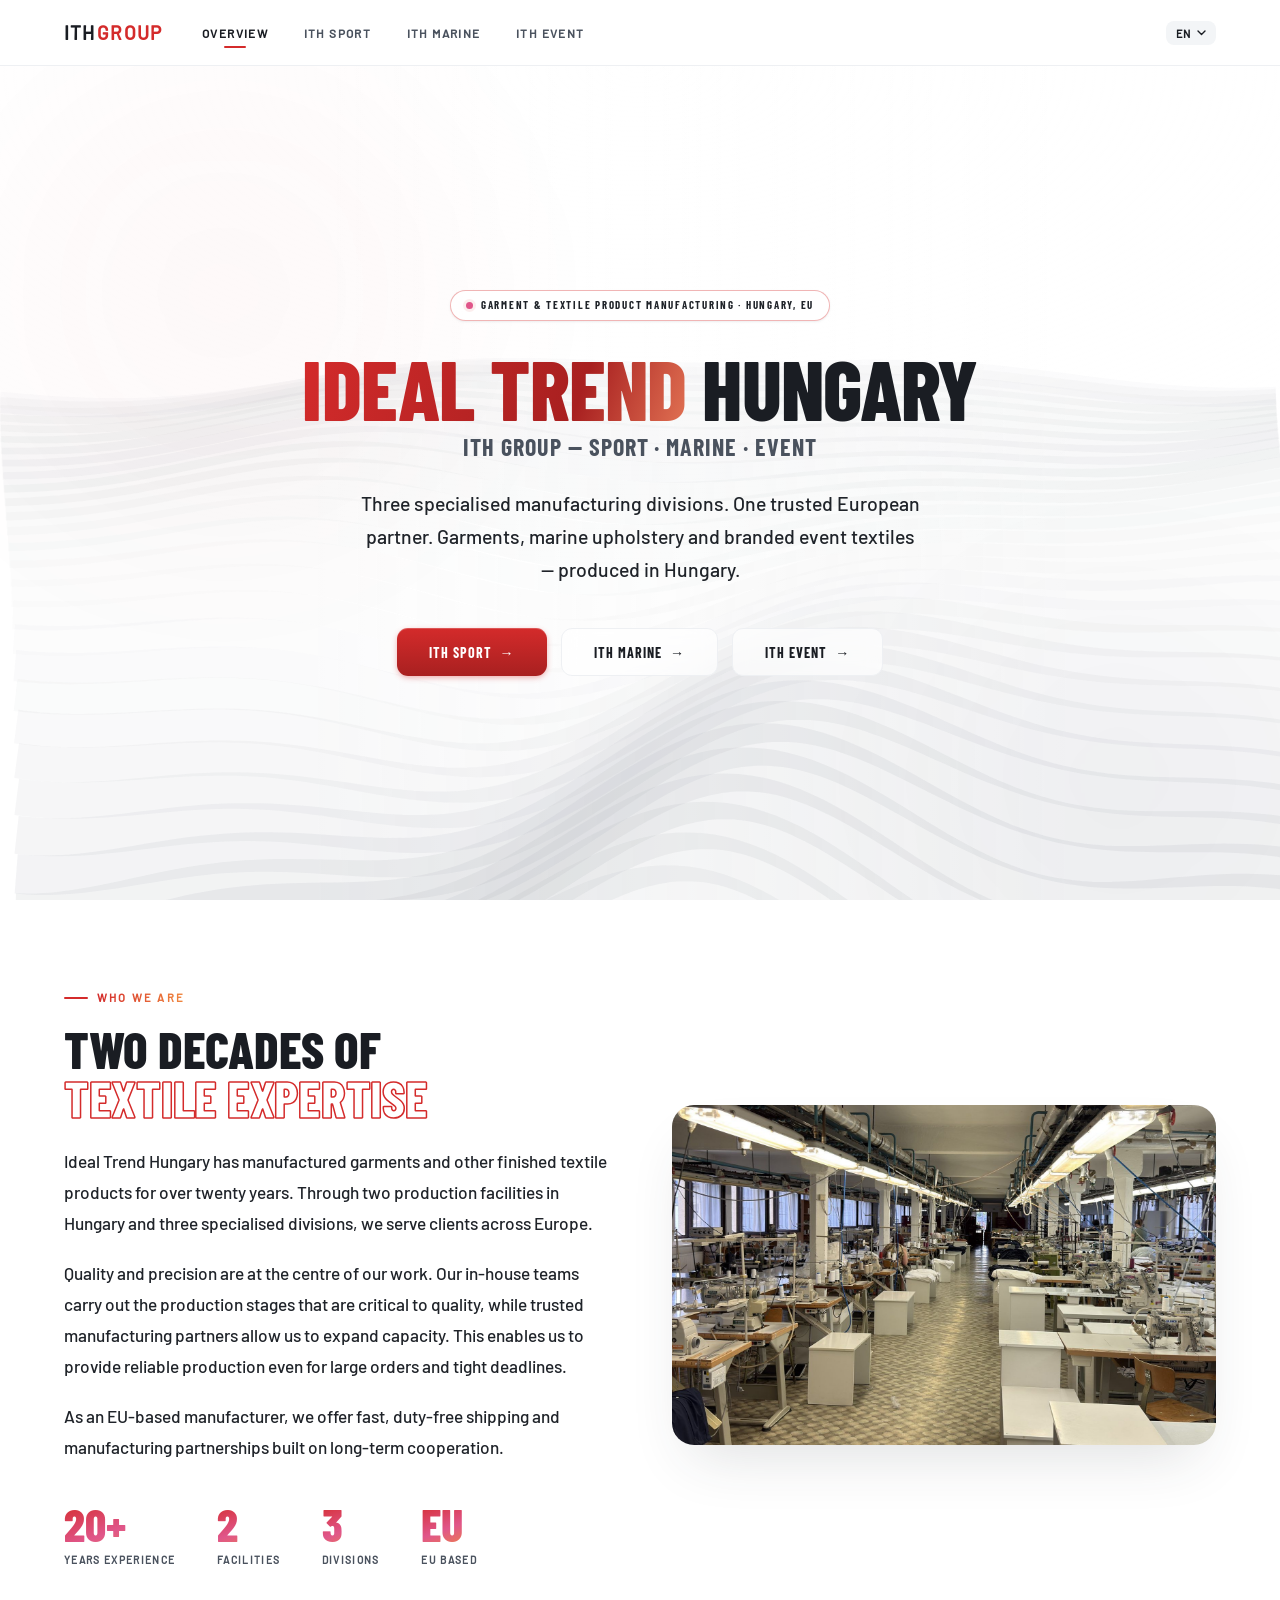
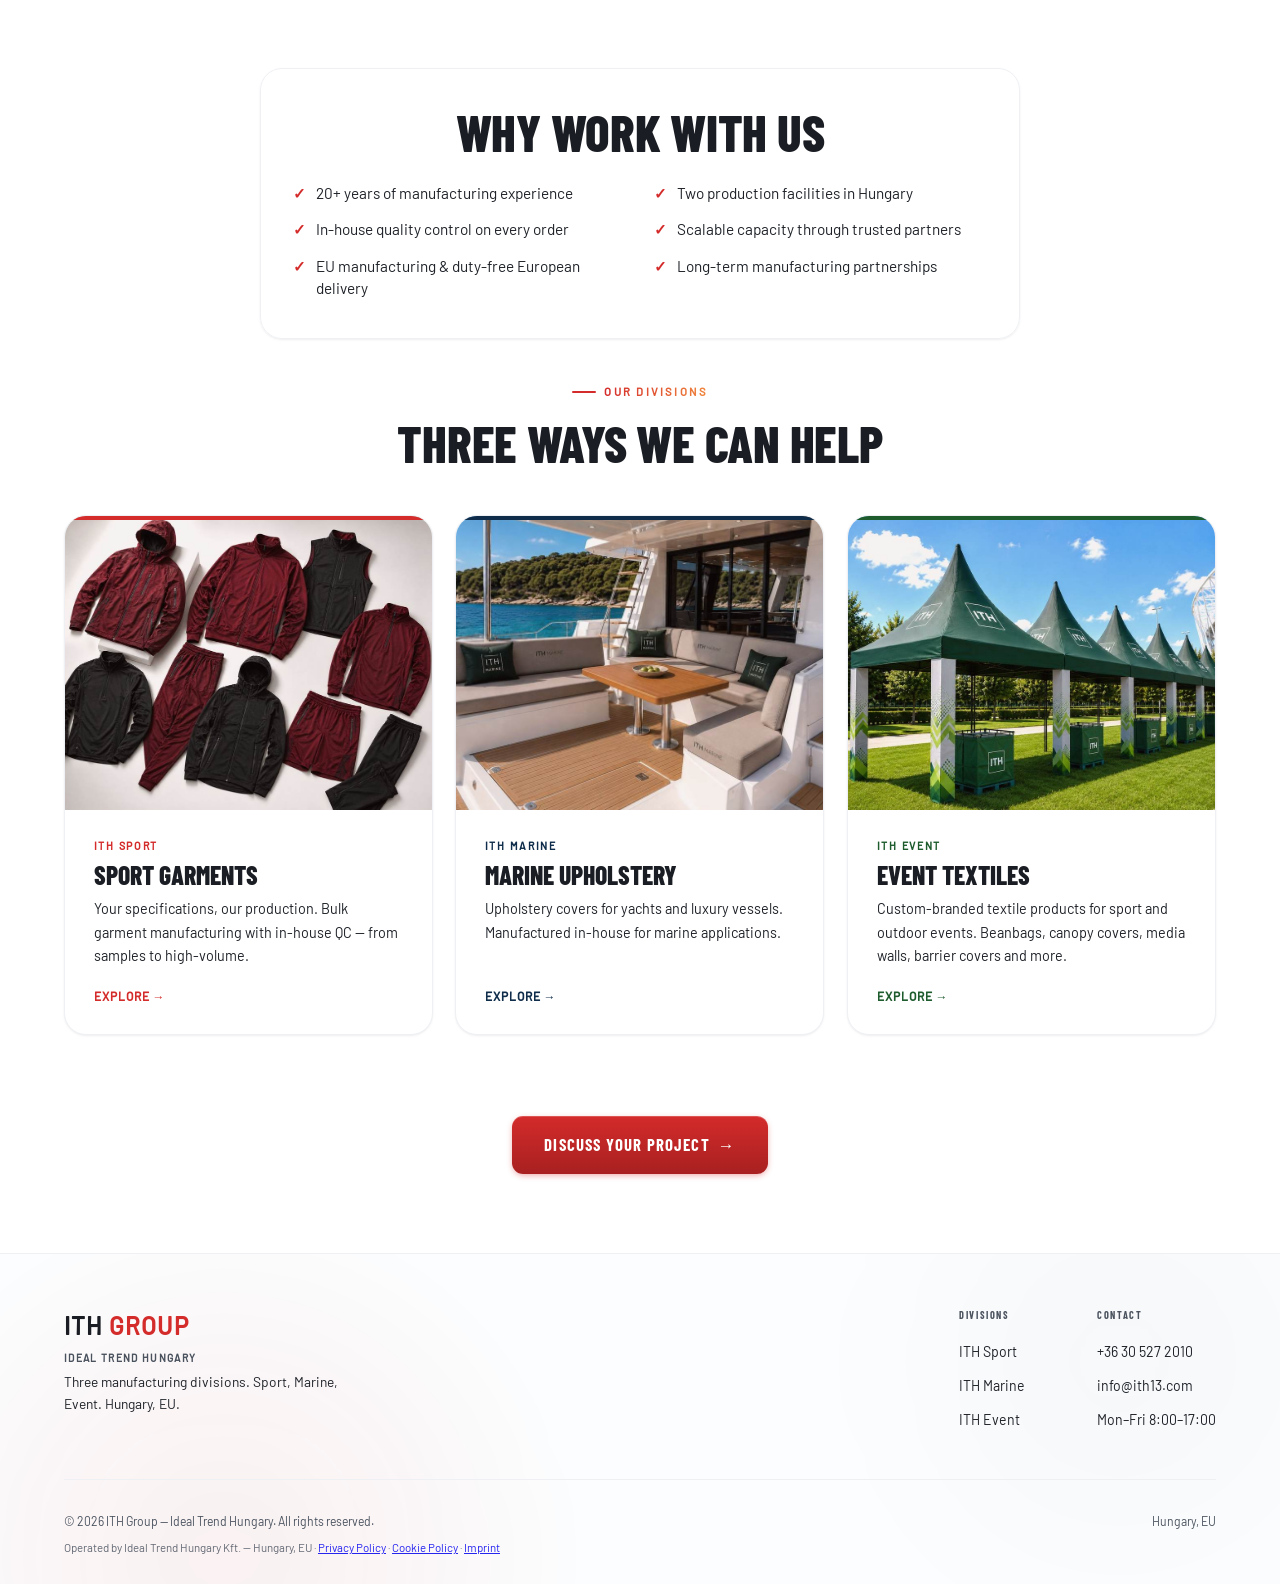
==== commit dcf5ea6b: "Keep the supported browser-side Web3Forms integration" ====
--- a/index.html
+++ b/index.html
@@ -2,6 +2,8 @@
 <html lang="en">
 <head>
 <meta charset="UTF-8">
+<!-- The deployment copy supplies the Web3Forms submission identifier here. -->
+<meta name="ith-web3forms-access-key" content="">
 <meta name="viewport" content="width=device-width,initial-scale=1.0"/>
 <meta name="color-scheme" content="light only"/>
 <meta name="supported-color-schemes" content="light"/>
@@ -1396,9 +1398,20 @@
   btn.textContent=T[lang].f_sending;
   error.hidden=true;
   try{
-    var data=new URLSearchParams(new FormData(form));
+    var accessKey=document.querySelector('meta[name="ith-web3forms-access-key"]').content.trim();
+    if(!accessKey)throw new Error('The Web3Forms submission identifier is not configured');
+
+    var data=new FormData(form);
+    data.set('access_key',accessKey);
+    data.set('subject','New ITH '+div.charAt(0).toUpperCase()+div.slice(1)+' enquiry — ith13.com');
+    data.set('from_name','ITH Group website');
     data.set('division',div);
-    var r=await fetch('/api/enquiry',{method:'POST',body:data,headers:{'Accept':'application/json'}});
+    data.set('botcheck','');
+    var r=await fetch('https://api.web3forms.com/submit',{
+      method:'POST',
+      body:data,
+      headers:{'Accept':'application/json'}
+    });
     var j=await r.json();
     if(!r.ok||!j.success)throw new Error('Form submission was not accepted');
     showToast(T[lang].f_sent);
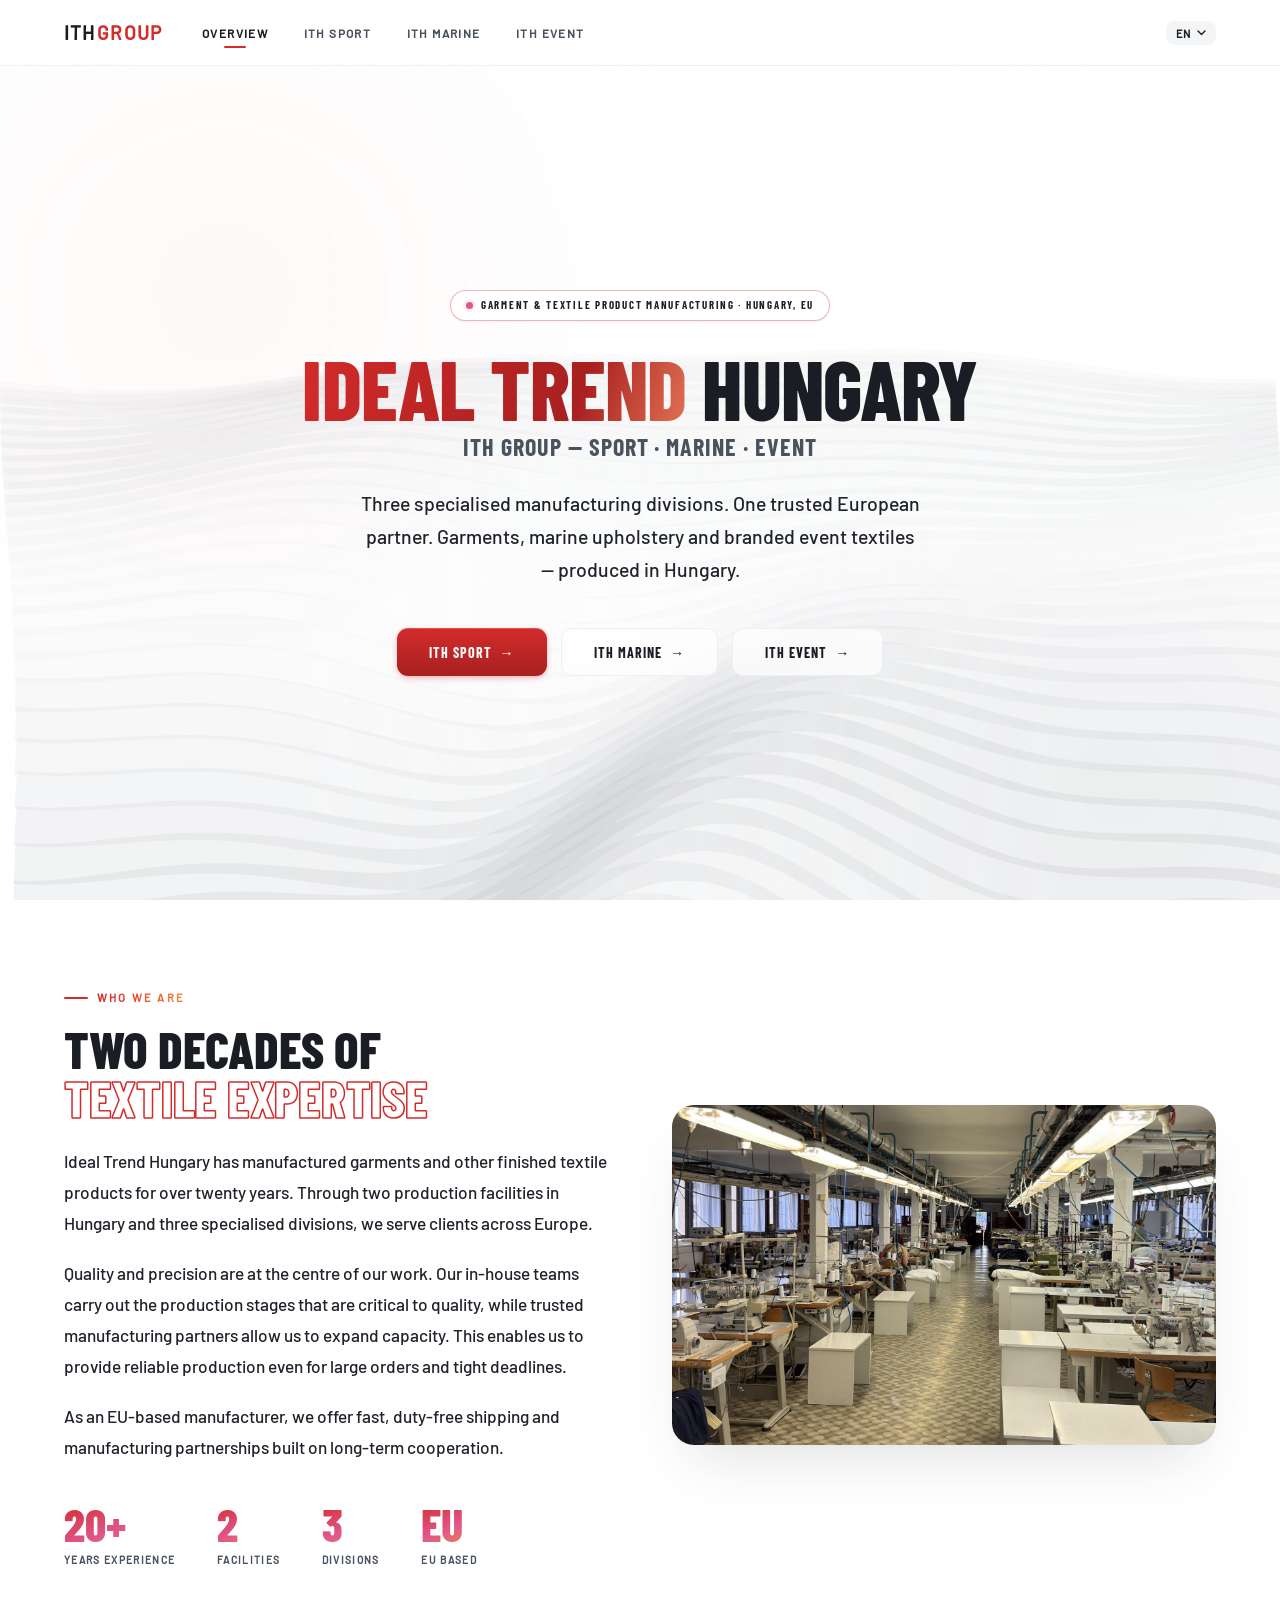
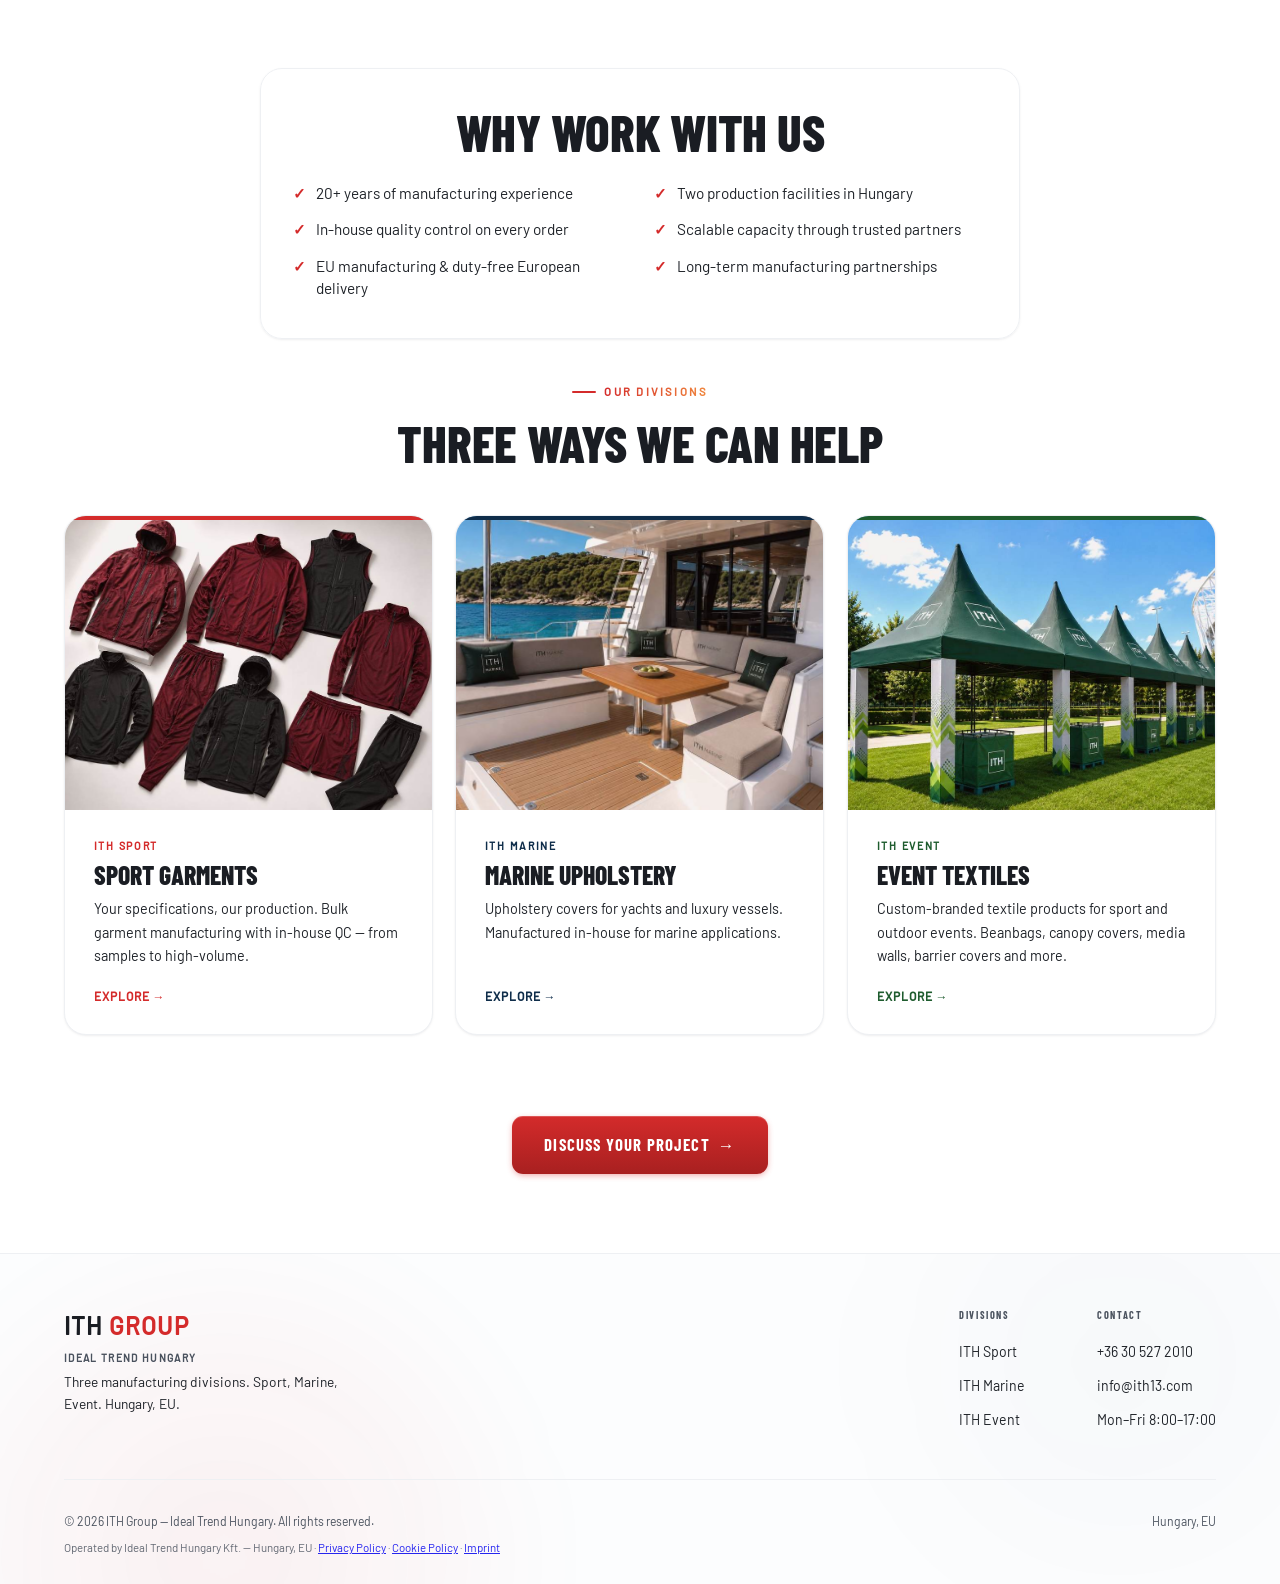
==== commit c467b17e: "Tárold a jogi tájékoztató szövegét az index.html fájlban A felhasználó az index.html módosítását kif" ====
--- a/index.html
+++ b/index.html
@@ -1258,7 +1258,275 @@
 
 <div class="toast" id="toast" role="status" aria-live="polite"></div>
 
-<script src="./legal-notices.js"></script>
+<template id="legal-privacy-en" data-close="Close">
+<p>Updated <time datetime="2026-11-26">26 November 2026</time></p>
+      <h3>Data controller</h3>
+      <p><strong>IDEAL TREND HUNGARY Kft.</strong> (ITH Group), 8095 Pákozd, Szeder utca 33–37., Hungary.
+        Company registration number 07-09-032509. Email <a href="mailto:info@ith13.com">info@ith13.com</a>. Phone +36 30 527 2010.</p>
+      <h3>Enquiries and requests for quotation</h3>
+      <p>We use your name, email address, any company or organisation you identify and the details
+        you provide to respond, discuss your project and prepare a quote. Your name and email address
+        are required to submit the form and receive a reply. The remaining fields are optional.</p>
+      <p>For business contacts and general enquiries, our legal basis is our legitimate interest in
+        responding to enquiries and discussing potential orders (GDPR Article 6(1)(f)). If you request
+        a quote in your own name as a potential contracting party, we process the data necessary to
+        take those steps at your request (GDPR Article 6(1)(b)).</p>
+      <h3>Service providers and international transfers</h3>
+      <p>Web3Forms, operated by Web3Creative, processes the form submissions on our behalf and sends them
+        to <a href="mailto:info@ith13.com">info@ith13.com</a>. DotRoll Kft. in Hungary provides our email service. Web3Creative operates from India
+        and may process data outside the European Economic Area, including through its subprocessors.
+        The European Commission's standard contractual clauses are incorporated into the
+        <a href="https://web3forms.com/dpa">Web3Forms Data Processing Agreement</a>. You can ask for a copy of the applicable
+        safeguards at <a href="mailto:info@ith13.com">info@ith13.com</a>.</p>
+      <h3>Website hosting and security</h3>
+      <p>Hetzner Online GmbH provides hosting. The server processes technical information such as IP
+        address, request time, requested resource and browser information to serve the website and
+        investigate errors and abuse. Our legitimate interest is operating and protecting the website
+        (GDPR Article 6(1)(f)). See the <a href="#cookie-policy" data-legal="cookie">Cookie Policy</a>
+        for how the site remembers your language.</p>
+      <h3>Retention</h3>
+      <p><strong>Web3Forms automatically deletes submissions one year after receipt.</strong>
+        In our mailbox, we keep the correspondence while the enquiry is open or the quote is still valid.
+        Data needed for an order, a legal obligation or the handling of a claim is kept for the relevant
+        purpose. Server logs follow the server's log rotation schedule. Log entries needed to
+        investigate a security incident may be kept until the investigation is complete.</p>
+      <h3>Your rights</h3>
+      <p>At <a href="mailto:info@ith13.com">info@ith13.com</a> you can request access, correction, erasure or restriction of your personal data,
+        and data portability where applicable. You can complain to a supervisory authority, including
+        Hungary's <a href="https://www.naih.hu/">National Authority for Data Protection and Freedom of Information
+        (NAIH)</a>, or seek a judicial remedy.</p>
+      <h3>Right to object</h3>
+      <p>You can object at any time, on grounds relating to your particular situation, to processing based
+        on legitimate interest. Send your request to <a href="mailto:info@ith13.com">info@ith13.com</a>.</p>
+</template>
+
+<template id="legal-cookie-en" data-close="Close">
+<p>This website uses no analytics or advertising trackers. When you choose a language, the site
+        saves that choice in your browser under <code>ith-language</code> for later visits.
+        The preference is valid for 30 days from your selection. The site removes an expired entry on
+        your next visit. You can clear it at any time by deleting this site's data in your browser.</p>
+      <p>For hosting and enquiries, see the <a href="#privacy-policy" data-legal="privacy">Privacy Policy</a>.</p>
+</template>
+
+<template id="legal-imprint-en" data-close="Close">
+<h3>Website operator</h3>
+      <p><strong>IDEAL TREND HUNGARY Szolgáltató és Kereskedelmi Korlátolt Felelősségű Társaság</strong> (IDEAL TREND HUNGARY Kft.)<br>
+        Registered office 8095 Pákozd, Szeder utca 33–37., Hungary<br>
+        Registration court Székesfehérvári Törvényszék Cégbírósága (Company Court of the Székesfehérvár Regional Court)<br>
+        Company registration number 07-09-032509<br>
+        Tax number 24740054-2-07<br>EU VAT number HU24740054<br>
+        Email <a href="mailto:info@ith13.com">info@ith13.com</a><br>Phone +36 30 527 2010</p>
+      <h3>Hosting provider</h3>
+      <p>Hetzner Online GmbH, Industriestr. 25, 91710 Gunzenhausen, Germany<br>Email <a href="mailto:info@hetzner.com">info@hetzner.com</a></p>
+      <h3>Enquiries and orders</h3>
+      <p>Use the forms to request a quote. Manufacturing, pricing and delivery terms are agreed separately for each order.</p>
+</template>
+
+<template id="legal-privacy-hu" data-close="Bezárás">
+<p>Frissítve <time datetime="2026-11-26">2026. november 26.</time></p>
+      <h3>Adatkezelő</h3>
+      <p><strong>IDEAL TREND HUNGARY Kft.</strong> (ITH Group), 8095 Pákozd, Szeder utca 33–37., Magyarország.
+        Cégjegyzékszám 07-09-032509. E-mail <a href="mailto:info@ith13.com">info@ith13.com</a>. Telefon +36 30 527 2010.</p>
+      <h3>Kapcsolatfelvétel és ajánlatkérés</h3>
+      <p>A megkeresés megválaszolásához, a projekt egyeztetéséhez és az ajánlat elkészítéséhez a nevét,
+        e-mail-címét, a megadott cég vagy szervezet nevét és a megkeresés részleteit kezeljük.
+        Az űrlap elküldéséhez és a válaszadáshoz a név és az e-mail-cím megadása szükséges.
+        A többi mező kitöltése önkéntes.</p>
+      <p>Céges kapcsolattartók és általános megkeresések esetén a jogalap a megkeresések
+        megválaszolásához és a lehetséges megrendelések egyeztetéséhez fűződő jogos érdekünk
+        (GDPR 6. cikk (1) bekezdés f) pont). Ha saját nevében, leendő szerződő félként kér ajánlatot,
+        az Ön kérésére tett szerződéskötés előtti lépésekhez szükséges adatokat kezeljük
+        (GDPR 6. cikk (1) bekezdés b) pont).</p>
+      <h3>Szolgáltatók és nemzetközi adattovábbítás</h3>
+      <p>A Web3Creative által üzemeltetett Web3Forms adatfeldolgozóként továbbítja az űrlapokon megadott
+        adatokat az <a href="mailto:info@ith13.com">info@ith13.com</a> postafiókba. A levelezési szolgáltatást a magyarországi DotRoll Kft.
+        biztosítja. A Web3Creative Indiából működik, és alvállalkozóin keresztül az Európai Gazdasági
+        Térségen kívül is kezelhet adatokat. Az Európai Bizottság adattovábbítási szerződéses
+        kikötéseit a <a href="https://web3forms.com/dpa">Web3Forms adatfeldolgozási megállapodása</a> tartalmazza.
+        Az alkalmazott garanciák másolata az <a href="mailto:info@ith13.com">info@ith13.com</a> címen kérhető.</p>
+      <h3>Tárhely és biztonság</h3>
+      <p>A tárhelyszolgáltató a Hetzner Online GmbH. A kiszolgáló a weboldal működtetéséhez,
+        a hibák kivizsgálásához és a visszaélések megelőzéséhez technikai adatokat kezel,
+        például IP-címet, a kérés időpontját, a lekért erőforrást és böngészőadatokat.
+        A jogalap a weboldal működtetéséhez és védelméhez fűződő jogos érdekünk
+        (GDPR 6. cikk (1) bekezdés f) pont). A nyelvválasztásról a
+        <a href="#cookie-policy" data-legal="cookie">Cookie-szabályzat</a> ad tájékoztatást.</p>
+      <h3>Adatmegőrzés</h3>
+      <p><strong>A Web3Forms a beküldött űrlapadatokat a beérkezéstől számított egy év után automatikusan törli.</strong>
+        A postafiókban a levelezést addig őrizzük, amíg a megkeresés nyitott vagy az ajánlat érvényes.
+        A megrendeléshez, jogi kötelezettséghez vagy jogi igény rendezéséhez szükséges adatokat
+        az adott célhoz igazodó ideig őrizzük meg. A szervernaplókra a kiszolgáló naplóforgatási
+        rendje vonatkozik. A biztonsági eseményhez kapcsolódó bejegyzéseket a kivizsgálás lezárásáig
+        megőrizhetjük.</p>
+      <h3>Érintetti jogok</h3>
+      <p>Az <a href="mailto:info@ith13.com">info@ith13.com</a> címen kérheti az adataihoz való hozzáférést, azok helyesbítését, törlését vagy
+        az adatkezelés korlátozását, illetve az alkalmazandó feltételek mellett az adathordozhatóságot.
+        Panaszt tehet a felügyeleti hatóságnál, Magyarországon a
+        <a href="https://www.naih.hu/">Nemzeti Adatvédelmi és Információszabadság Hatóságnál (NAIH)</a>,
+        valamint bírósághoz fordulhat.</p>
+      <h3>Tiltakozáshoz való jog</h3>
+      <p>Saját helyzetével kapcsolatos okból bármikor tiltakozhat a jogos érdeken alapuló
+        adatkezelés ellen az <a href="mailto:info@ith13.com">info@ith13.com</a> címen.</p>
+</template>
+
+<template id="legal-cookie-hu" data-close="Bezárás">
+<p>A weboldal analitikai és hirdetési követőeszközök nélkül működik. A választott nyelvet
+        a böngésző helyi tárhelyén, az <code>ith-language</code> kulcs alatt tároljuk a későbbi
+        látogatásokhoz. A beállítás a választástól számított 30 napig érvényes. A lejárt bejegyzést
+        a következő látogatáskor töröljük. A böngészőben a webhely adatainak törlésével bármikor eltávolíthatja.</p>
+      <p>A tárhely és a kapcsolatfelvétel részleteit az
+        <a href="#privacy-policy" data-legal="privacy">Adatkezelési tájékoztató</a> tartalmazza.</p>
+</template>
+
+<template id="legal-imprint-hu" data-close="Bezárás">
+<h3>Weboldal üzemeltetője</h3>
+      <p><strong>IDEAL TREND HUNGARY Szolgáltató és Kereskedelmi Korlátolt Felelősségű Társaság</strong> (IDEAL TREND HUNGARY Kft.)<br>
+        Székhely 8095 Pákozd, Szeder utca 33–37.<br>
+        Nyilvántartó cégbíróság Székesfehérvári Törvényszék Cégbírósága<br>
+        Cégjegyzékszám 07-09-032509<br>
+        Adószám 24740054-2-07<br>Közösségi adószám HU24740054<br>
+        E-mail <a href="mailto:info@ith13.com">info@ith13.com</a><br>Telefon +36 30 527 2010</p>
+      <h3>Tárhelyszolgáltató</h3>
+      <p>Hetzner Online GmbH, Industriestr. 25, 91710 Gunzenhausen, Németország<br>E-mail <a href="mailto:info@hetzner.com">info@hetzner.com</a></p>
+      <h3>Ajánlatkérés és megrendelés</h3>
+      <p>Az űrlapon ajánlatot kérhet. A gyártási, árazási és szállítási feltételekről megrendelésenként külön állapodunk meg.</p>
+</template>
+
+<template id="legal-privacy-de" data-close="Schließen">
+<p>Aktualisiert am <time datetime="2026-11-26">26. November 2026</time></p>
+      <h3>Verantwortlicher</h3>
+      <p><strong>IDEAL TREND HUNGARY Kft.</strong> (ITH Group), 8095 Pákozd, Szeder utca 33–37., Ungarn.
+        Handelsregisternummer 07-09-032509. E-Mail <a href="mailto:info@ith13.com">info@ith13.com</a>. Telefon +36 30 527 2010.</p>
+      <h3>Kontakt und Angebotsanfragen</h3>
+      <p>Wir verarbeiten Ihren Namen, Ihre E-Mail-Adresse, gegebenenfalls Ihr Unternehmen oder Ihre
+        Organisation und Ihre Angaben, um zu antworten, das Projekt zu besprechen und ein Angebot
+        zu erstellen. Name und E-Mail-Adresse sind für das Absenden und die Antwort erforderlich.
+        Die übrigen Angaben sind freiwillig.</p>
+      <p>Bei geschäftlichen Kontakten und allgemeinen Anfragen beruht die Verarbeitung auf unserem
+        berechtigten Interesse an der Bearbeitung von Anfragen und der Abstimmung möglicher Aufträge
+        (Art. 6 Abs. 1 Buchst. f DSGVO). Wenn Sie im eigenen Namen als möglicher Vertragspartner
+        ein Angebot anfordern, verarbeiten wir die für die von Ihnen angefragten vorvertraglichen
+        Maßnahmen erforderlichen Daten (Art. 6 Abs. 1 Buchst. b DSGVO).</p>
+      <h3>Dienstleister und internationale Übermittlungen</h3>
+      <p>Web3Forms wird von Web3Creative betrieben und übermittelt als Auftragsverarbeiter die Formulardaten
+        an <a href="mailto:info@ith13.com">info@ith13.com</a>. DotRoll Kft. in Ungarn stellt unseren E-Mail-Dienst bereit. Web3Creative ist
+        von Indien aus tätig und kann Daten auch über seine Unterauftragsverarbeiter außerhalb
+        des Europäischen Wirtschaftsraums verarbeiten. Die Standardvertragsklauseln der Europäischen
+        Kommission sind Bestandteil der <a href="https://web3forms.com/dpa">Auftragsverarbeitungsvereinbarung von Web3Forms</a>.
+        Eine Kopie der einschlägigen Garantien können Sie unter <a href="mailto:info@ith13.com">info@ith13.com</a> anfordern.</p>
+      <h3>Webhosting und Sicherheit</h3>
+      <p>Hetzner Online GmbH stellt das Hosting bereit. Der Server verarbeitet technische Daten wie
+        IP-Adresse, Zeitpunkt der Anfrage, angeforderte Ressource und Browserinformationen zur
+        Bereitstellung der Website, Fehleranalyse und Missbrauchsprävention. Rechtsgrundlage ist
+        unser berechtigtes Interesse am Betrieb und Schutz der Website (Art. 6 Abs. 1 Buchst. f DSGVO).
+        Informationen zur Sprachauswahl finden Sie in der
+        <a href="#cookie-policy" data-legal="cookie">Cookie-Richtlinie</a>.</p>
+      <h3>Speicherdauer</h3>
+      <p><strong>Web3Forms löscht die Formulareingaben automatisch ein Jahr nach Eingang.</strong>
+        Im Postfach bewahren wir die Korrespondenz auf, solange die Anfrage offen oder das Angebot
+        gültig ist. Daten für einen Auftrag, eine gesetzliche Verpflichtung oder einen Rechtsanspruch
+        bewahren wir für den jeweiligen Zweck auf. Für Serverprotokolle gilt die Protokollrotation
+        des Servers. Zur Untersuchung eines Sicherheitsvorfalls benötigte Einträge können bis zum
+        Abschluss der Untersuchung aufbewahrt werden.</p>
+      <h3>Ihre Rechte</h3>
+      <p>Unter <a href="mailto:info@ith13.com">info@ith13.com</a> können Sie Auskunft, Berichtigung, Löschung oder Einschränkung der Verarbeitung
+        und, soweit anwendbar, Datenübertragbarkeit verlangen. Sie können sich bei einer
+        Aufsichtsbehörde beschweren, etwa bei der
+        <a href="https://www.naih.hu/">ungarischen Datenschutz- und Informationsfreiheitsbehörde (NAIH)</a>,
+        oder gerichtlichen Rechtsschutz in Anspruch nehmen.</p>
+      <h3>Widerspruchsrecht</h3>
+      <p>Sie können unter <a href="mailto:info@ith13.com">info@ith13.com</a> jederzeit aus Gründen, die sich aus Ihrer besonderen Situation
+        ergeben, gegen die Verarbeitung auf Grundlage berechtigter Interessen Widerspruch einlegen.</p>
+</template>
+
+<template id="legal-cookie-de" data-close="Schließen">
+<p>Diese Website verwendet keine Analyse- oder Werbetracker. Wenn Sie eine Sprache wählen,
+        speichert die Website Ihre Auswahl unter <code>ith-language</code> im lokalen Browserspeicher
+        für spätere Besuche. Die Einstellung ist ab der Auswahl 30 Tage gültig. Ein abgelaufener
+        Eintrag wird beim nächsten Besuch gelöscht. Sie können ihn jederzeit über die Website-Daten
+        Ihres Browsers entfernen.</p>
+      <p>Informationen zu Webhosting und Anfragen finden Sie in der
+        <a href="#privacy-policy" data-legal="privacy">Datenschutzerklärung</a>.</p>
+</template>
+
+<template id="legal-imprint-de" data-close="Schließen">
+<h3>Betreiber der Website</h3>
+      <p><strong>IDEAL TREND HUNGARY Szolgáltató és Kereskedelmi Korlátolt Felelősségű Társaság</strong> (IDEAL TREND HUNGARY Kft.)<br>
+        Sitz 8095 Pákozd, Szeder utca 33–37., Ungarn<br>
+        Registergericht Székesfehérvári Törvényszék Cégbírósága<br>
+        Handelsregisternummer 07-09-032509<br>
+        Steuernummer 24740054-2-07<br>Umsatzsteuer-Identifikationsnummer HU24740054<br>
+        E-Mail <a href="mailto:info@ith13.com">info@ith13.com</a><br>Telefon +36 30 527 2010</p>
+      <h3>Hosting-Anbieter</h3>
+      <p>Hetzner Online GmbH, Industriestr. 25, 91710 Gunzenhausen, Deutschland<br>E-Mail <a href="mailto:info@hetzner.com">info@hetzner.com</a></p>
+      <h3>Anfragen und Aufträge</h3>
+      <p>Über das Formular können Sie ein Angebot anfordern. Fertigungs-, Preis- und Lieferbedingungen vereinbaren wir für jeden Auftrag einzeln.</p>
+</template>
+
+<template id="legal-privacy-it" data-close="Chiudi">
+<p>Aggiornata il <time datetime="2026-11-26">26 novembre 2026</time></p>
+      <h3>Titolare del trattamento</h3>
+      <p><strong>IDEAL TREND HUNGARY Kft.</strong> (ITH Group), 8095 Pákozd, Szeder utca 33–37., Ungheria.
+        Numero di registrazione 07-09-032509. E-mail <a href="mailto:info@ith13.com">info@ith13.com</a>. Telefono +36 30 527 2010.</p>
+      <h3>Contatti e richieste di preventivo</h3>
+      <p>Trattiamo il nome, l'indirizzo e-mail, l'eventuale azienda o organizzazione e le informazioni
+        fornite per rispondere, discutere il progetto e preparare un preventivo. Il nome e l'indirizzo
+        e-mail sono necessari per inviare il modulo e ricevere una risposta. Gli altri campi sono facoltativi.</p>
+      <p>Per i contatti aziendali e le richieste generali, la base giuridica è il nostro legittimo
+        interesse a gestire le richieste e discutere eventuali ordini (art. 6, par. 1, lett. f del GDPR).
+        Se chiedi un preventivo a tuo nome come potenziale parte contrattuale, trattiamo i dati
+        necessari per adottare le misure precontrattuali da te richieste (art. 6, par. 1, lett. b del GDPR).</p>
+      <h3>Fornitori e trasferimenti internazionali</h3>
+      <p>Web3Forms, gestito da Web3Creative, tratta i dati del modulo per nostro conto e li invia a <a href="mailto:info@ith13.com">info@ith13.com</a>.
+        DotRoll Kft., con sede in Ungheria, fornisce il servizio di posta elettronica. Web3Creative
+        opera dall'India e può trattare dati anche fuori dallo Spazio economico europeo tramite
+        i propri sub-responsabili. Le clausole contrattuali tipo della Commissione europea sono incluse
+        nell'<a href="https://web3forms.com/dpa">accordo sul trattamento dei dati di Web3Forms</a>.
+        Puoi chiedere una copia delle garanzie applicabili scrivendo a <a href="mailto:info@ith13.com">info@ith13.com</a>.</p>
+      <h3>Hosting e sicurezza</h3>
+      <p>Hetzner Online GmbH fornisce l'hosting. Il server tratta dati tecnici come l'indirizzo IP,
+        l'orario della richiesta, la risorsa richiesta e le informazioni sul browser per erogare
+        il servizio, analizzare i problemi e prevenire gli abusi. La base giuridica è il nostro
+        legittimo interesse al funzionamento e alla protezione del sito (art. 6, par. 1, lett. f del GDPR).
+        Per la scelta della lingua, consulta l'<a href="#cookie-policy" data-legal="cookie">Informativa sui cookie</a>.</p>
+      <h3>Periodo di conservazione</h3>
+      <p><strong>Web3Forms cancella automaticamente i dati del modulo dopo un anno dalla ricezione.</strong>
+        Conserviamo la corrispondenza nella casella e-mail finché la richiesta è aperta o il preventivo
+        è valido. I dati necessari per un ordine, un obbligo di legge o una pretesa giuridica sono
+        conservati per il tempo richiesto dalla relativa finalità. I log sono soggetti alla rotazione
+        del server. Le registrazioni necessarie per esaminare un incidente di sicurezza possono essere
+        conservate fino alla conclusione dell'indagine.</p>
+      <h3>I tuoi diritti</h3>
+      <p>Puoi chiedere l'accesso, la rettifica, la cancellazione o la limitazione del trattamento dei tuoi
+        dati e, quando applicabile, la portabilità, scrivendo a <a href="mailto:info@ith13.com">info@ith13.com</a>. Puoi anche proporre reclamo
+        a un'autorità di controllo, tra cui l'<a href="https://www.naih.hu/">Autorità nazionale ungherese per la
+        protezione dei dati e la libertà di informazione (NAIH)</a>, o ricorrere all'autorità giudiziaria.</p>
+      <h3>Diritto di opposizione</h3>
+      <p>Puoi opporti in qualsiasi momento al trattamento basato sul legittimo interesse per motivi
+        legati alla tua situazione particolare, scrivendo a <a href="mailto:info@ith13.com">info@ith13.com</a>.</p>
+</template>
+
+<template id="legal-cookie-it" data-close="Chiudi">
+<p>Questo sito non usa strumenti di tracciamento per analisi o pubblicità. Quando scegli una
+        lingua, il sito la memorizza nel browser con la chiave <code>ith-language</code> per le
+        visite successive. La preferenza è valida per 30 giorni dalla scelta. Il sito elimina la
+        voce scaduta alla visita successiva. Puoi rimuoverla cancellando i dati del sito dal browser.</p>
+      <p>Per informazioni sull'hosting e sulle richieste, consulta l'<a href="#privacy-policy" data-legal="privacy">Informativa sulla privacy</a>.</p>
+</template>
+
+<template id="legal-imprint-it" data-close="Chiudi">
+<h3>Gestore del sito</h3>
+      <p><strong>IDEAL TREND HUNGARY Szolgáltató és Kereskedelmi Korlátolt Felelősségű Társaság</strong> (IDEAL TREND HUNGARY Kft.)<br>
+        Sede legale 8095 Pákozd, Szeder utca 33–37., Ungheria<br>
+        Autorità di registrazione Székesfehérvári Törvényszék Cégbírósága<br>
+        Numero di registrazione 07-09-032509<br>
+        Codice fiscale 24740054-2-07<br>Partita IVA UE HU24740054<br>
+        E-mail <a href="mailto:info@ith13.com">info@ith13.com</a><br>Telefono +36 30 527 2010</p>
+      <h3>Fornitore di hosting</h3>
+      <p>Hetzner Online GmbH, Industriestr. 25, 91710 Gunzenhausen, Germania<br>E-mail <a href="mailto:info@hetzner.com">info@hetzner.com</a></p>
+      <h3>Richieste e ordini</h3>
+      <p>Usa il modulo per richiedere un preventivo. Le condizioni di produzione, prezzo e consegna sono concordate per ciascun ordine.</p>
+</template>
 <script>
 var cur='group', lang='en';
 var SUPPORTED_LANGS=['en','hu','de','it'];
@@ -2166,10 +2434,10 @@
   var previousOverflow;
 
   function openLegal(section, trigger){
-    var notice=LEGAL_NOTICES[lang];
+    var notice=document.getElementById('legal-'+section+'-'+lang);
     heading.textContent=T[lang][titleKeys[section]];
-    content.innerHTML=notice[section];
-    closeButton.setAttribute('aria-label',notice.close);
+    content.replaceChildren(notice.content.cloneNode(true));
+    closeButton.setAttribute('aria-label',notice.dataset.close);
     if(!dialog.open){
       returnFocus=trigger||document.activeElement;
       previousOverflow=document.body.style.overflow;
